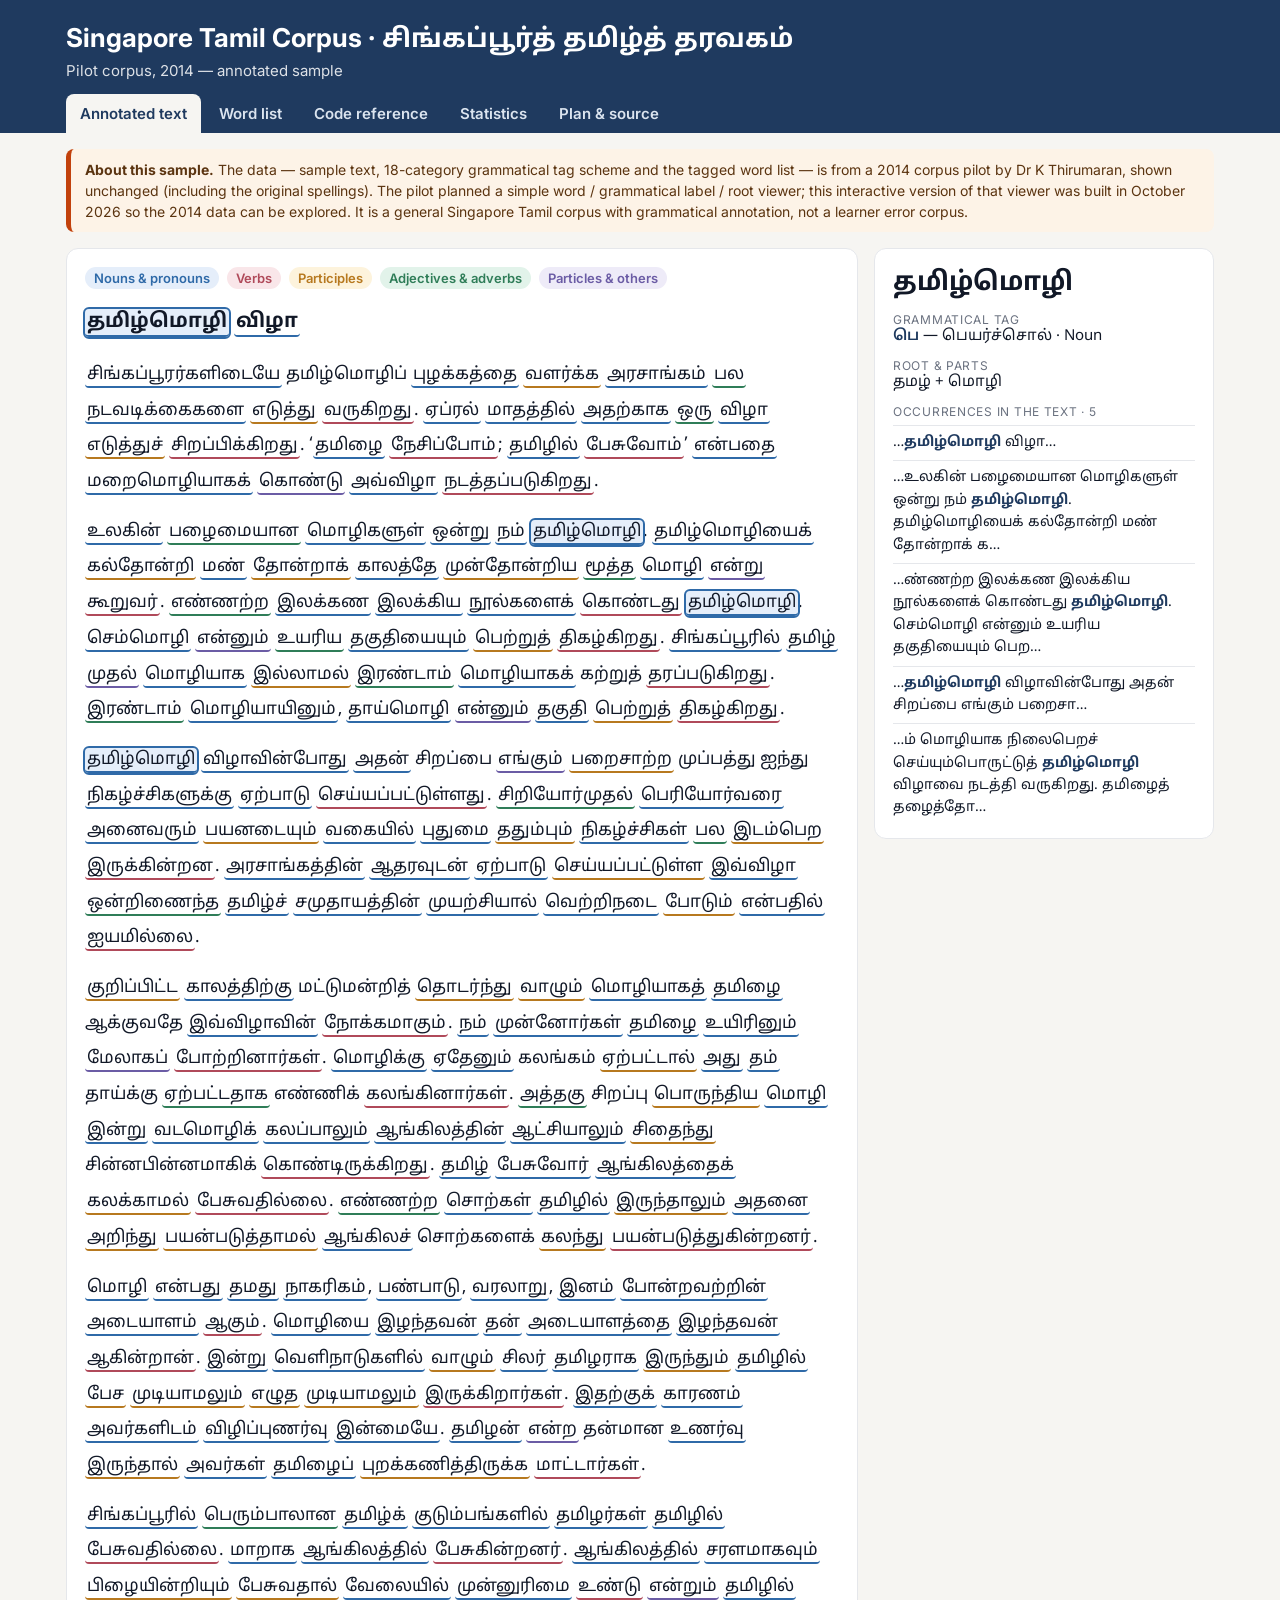
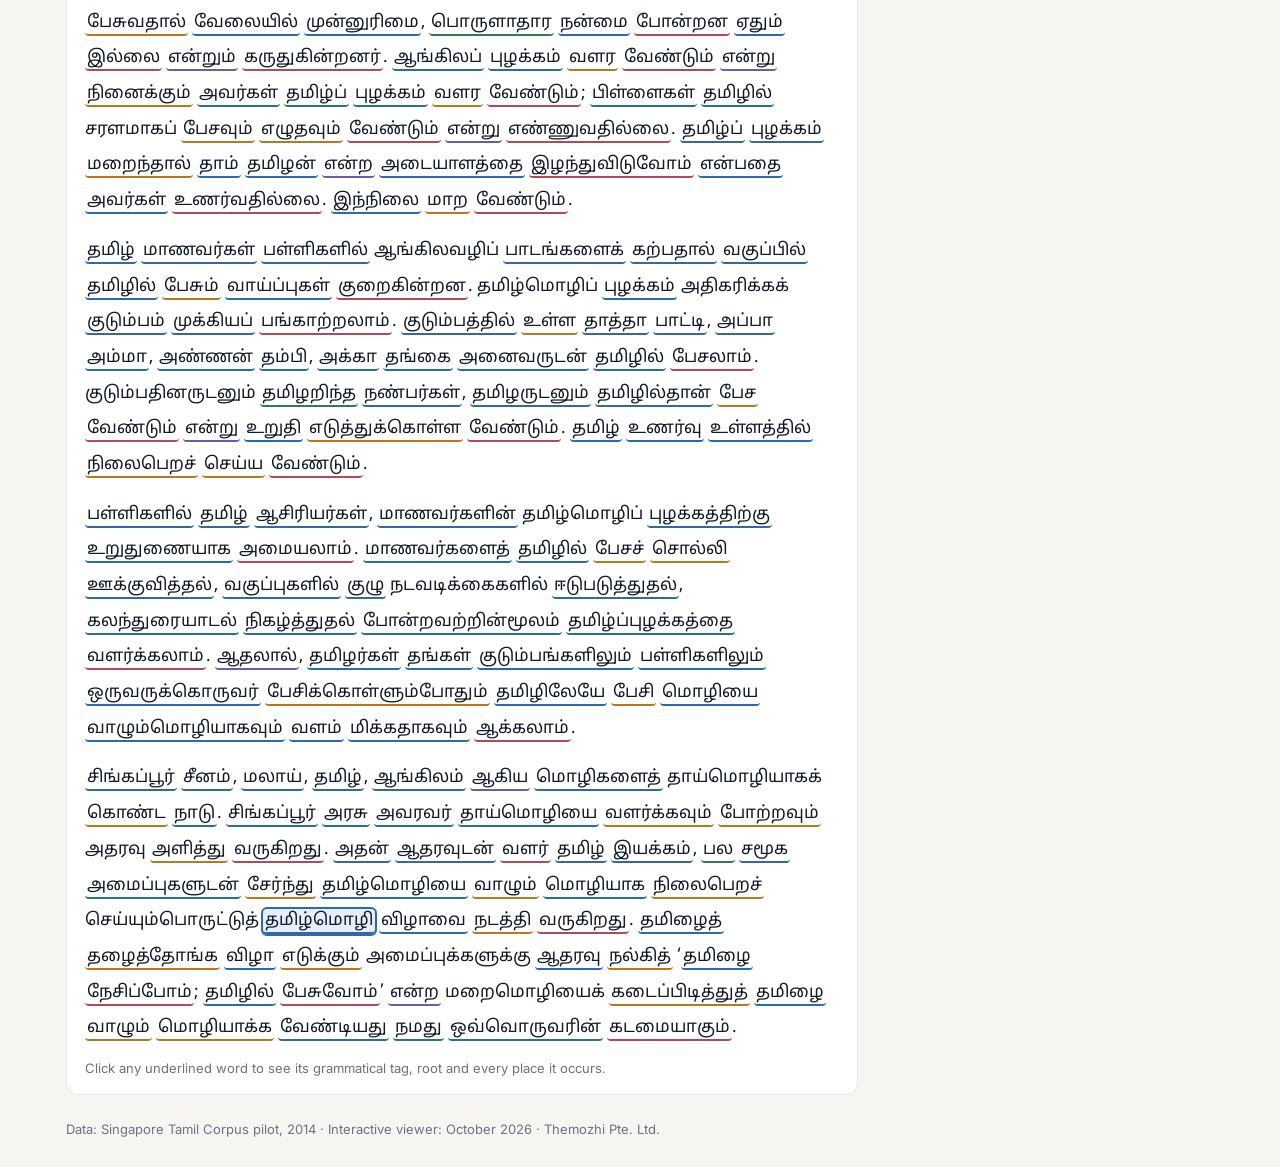
==== pilot-2014/index.html @ b692bf5f "2014 pilot viewer: code reference with full Tamil and English names Co-Authored-By: Claude Opus 5.5 " ====
<!doctype html>
<html lang="ta"><head><meta charset="utf-8"><meta name="viewport" content="width=device-width,initial-scale=1">
<title>Singapore Tamil Corpus – 2014 pilot</title>
<link rel="preconnect" href="https://fonts.googleapis.com"><link href="https://fonts.googleapis.com/css2?family=Inter:wght@400;600;700&family=Noto+Sans+Tamil:wght@400;600;700&display=swap" rel="stylesheet">
<style>
:root{--ink:#111827;--muted:#6b7280;--line:#e5e7eb;--bg:#f6f5f2;--card:#fff;--acc:#1f3a5f;--warm:#c2410c;
--g1:#2f6aa8;--g1b:#e5eefa;--g2:#b04a5a;--g2b:#f9e6e9;--g3:#b7791f;--g3b:#fdf3dc;--g4:#2f7d58;--g4b:#e2f3ea;--g5:#6b5ca5;--g5b:#eeebf8}
*{box-sizing:border-box}body{margin:0;background:var(--bg);color:var(--ink);font-family:Inter,"Noto Sans Tamil",system-ui,sans-serif;font-size:15px}
.ta{font-family:"Noto Sans Tamil",Inter,sans-serif}
header{background:var(--acc);color:#fff;padding:22px 16px 0}
.wrap{max-width:1180px;margin:0 auto;padding:0 16px}
header h1{margin:0;font-size:26px}header .sub{opacity:.85;margin:4px 0 14px}
.prov{background:#fdf3e7;border-left:5px solid var(--warm);color:#5b3410;padding:10px 14px;border-radius:8px;margin:16px 0;font-size:14px;line-height:1.5}
nav{display:flex;gap:4px;flex-wrap:wrap}nav button{background:transparent;border:0;color:#dbe4ef;padding:10px 14px;font:inherit;font-weight:600;cursor:pointer;border-radius:8px 8px 0 0}
nav button.on{background:var(--bg);color:var(--acc)}
.panel{display:none}.panel.on{display:block}
.card{background:var(--card);border:1px solid var(--line);border-radius:12px;padding:18px;margin-bottom:16px}
.grid{display:grid;grid-template-columns:minmax(0,1fr) 340px;gap:16px}@media(max-width:860px){.grid{grid-template-columns:1fr}}
.text p{line-height:2.1;font-size:17px;margin:0 0 14px}
.w{border-radius:4px;padding:1px 2px;cursor:pointer;border-bottom:2px solid var(--c)}.w:hover,.w.sel{background:var(--cb)}
.w.sel{outline:2px solid var(--c)}
.gN{--c:var(--g1);--cb:var(--g1b)}.gV{--c:var(--g2);--cb:var(--g2b)}.gP{--c:var(--g3);--cb:var(--g3b)}.gM{--c:var(--g4);--cb:var(--g4b)}.gX{--c:var(--g5);--cb:var(--g5b)}
.key{display:flex;gap:8px;flex-wrap:wrap;font-size:13px;margin-bottom:12px}.key span{padding:3px 9px;border-radius:999px;background:var(--cb);color:var(--c);font-weight:600}
.side{position:sticky;top:12px;align-self:start}
.big{font-size:26px;font-weight:700}.lbl{color:var(--muted);font-size:12px;text-transform:uppercase;letter-spacing:.06em;margin-top:12px}
.kwic{font-size:14px;line-height:1.6;border-top:1px solid var(--line);padding-top:6px;margin-top:6px}.kwic b{color:var(--acc)}
table{width:100%;border-collapse:collapse;font-size:14px}th,td{text-align:left;padding:8px 10px;border-bottom:1px solid var(--line);vertical-align:top}
th{background:#eef2f7;position:sticky;top:0;cursor:pointer;font-size:13px}tr:hover td{background:#fafbfc}
.tools{display:flex;gap:10px;flex-wrap:wrap;margin-bottom:12px}input,select{font:inherit;padding:8px 10px;border:1px solid #cfd6df;border-radius:8px;background:#fff}input{flex:1;min-width:200px}
.code{font-weight:600;color:var(--acc);white-space:nowrap}.muted{color:var(--muted)}
.stats{display:grid;grid-template-columns:repeat(auto-fit,minmax(160px,1fr));gap:12px;margin-bottom:16px}
.stat{background:#fff;border:1px solid var(--line);border-radius:12px;padding:14px}.stat .big{color:var(--acc)}
.bar{display:grid;grid-template-columns:300px 1fr 50px;gap:10px;align-items:center;margin:6px 0;font-size:14px}.bar i{display:block;height:14px;border-radius:4px;background:var(--c)}
@media(max-width:600px){.bar{grid-template-columns:130px 1fr 40px}}
ul.plan li{margin:6px 0;line-height:1.6}
footer{color:var(--muted);font-size:13px;padding:10px 0 30px}
.scr{max-height:70vh;overflow:auto;border:1px solid var(--line);border-radius:10px}
</style></head><body>
<header><div class="wrap">
<h1>Singapore Tamil Corpus <span class="ta">· சிங்கப்பூர்த் தமிழ்த் தரவகம்</span></h1>
<div class="sub">Pilot corpus, 2014 — annotated sample</div>
<nav id="nav"><button data-p="text" class="on">Annotated text</button><button data-p="words">Word list</button><button data-p="tags">Code reference</button><button data-p="stats">Statistics</button><button data-p="about">Plan &amp; source</button></nav>
</div></header>
<main class="wrap">
<div class="prov"><b>About this sample.</b> The data — sample text, 18-category grammatical tag scheme and the tagged word list — is from a 2014 corpus pilot by Dr K Thirumaran, shown unchanged (including the original spellings). The pilot planned a simple word / grammatical label / root viewer; this interactive version of that viewer was built in October 2026 so the 2014 data can be explored. It is a general Singapore Tamil corpus with grammatical annotation, not a learner error corpus.</div>

<section class="panel on" id="p-text"><div class="grid">
 <div class="card"><div class="key" id="key"></div><div class="text ta" id="text"></div><div class="muted" style="font-size:13px">Click any underlined word to see its grammatical tag, root and every place it occurs.</div></div>
 <aside class="card side" id="side"><div class="muted">Select a word in the text.</div></aside>
</div></section>

<section class="panel" id="p-words"><div class="card">
 <div class="tools"><input id="q" class="ta" placeholder="Search a Tamil word or root…"><select id="tf" class="ta"></select></div>
 <div class="muted" style="margin-bottom:8px;font-size:13px"><span id="wcount"></span> · <a href="#" id="toCodes">What do the codes mean?</a></div>
 <div class="scr"><table><thead><tr><th data-s="w">சொல் · Word</th><th data-s="tag">Tag</th><th data-s="name">Category</th><th data-s="parts">மூலம் / பகுப்பு · Root &amp; parts</th><th data-s="f">In text</th></tr></thead><tbody id="wt"></tbody></table></div>
</div></section>

<section class="panel" id="p-tags"><div class="card"><h3 style="margin-top:0">Code reference — what each short code means</h3>
 <p class="muted" style="margin-top:0;line-height:1.6">Every short code used in the word list, with its full Tamil name, English name and examples from the text. Codes are built from parts of the full name, for example
 <span class="ta"><b>பெ</b> = பெயர், <b>வி</b> = வினை, <b>எ / எச்</b> = எச்சம், <b>மு</b> = முற்று, <b>கு</b> = குறிப்பு, <b>எதி.ம</b> = எதிர்மறை, <b>அ</b> = அடை, <b>தொ</b> = தொழில், <b>பதி</b> = பதிலிடு, <b>இ.சொல்</b> = இடைச்சொல்</span>.</p>
 <div class="scr" style="max-height:none"><table><thead><tr><th>Code</th><th>முழுப் பெயர் · Full Tamil name</th><th>English</th><th>Examples from the text</th><th>Words</th></tr></thead><tbody id="tt"></tbody></table></div>
 <div class="muted" style="margin-top:10px;font-size:13px;line-height:1.6">* Explanation added in 2026: the code is used in the 2014 word list but its name was not in the 2014 tag table (or, for இ.சொல், the table gave no English name).<br>Codes in the 2014 tag table that do not appear in this sample text are listed at the end.</div></div></section>

<section class="panel" id="p-stats"><div class="stats" id="st"></div><div class="card"><h3 style="margin-top:0">Words per grammatical category</h3><div id="bars"></div></div></section>

<section class="panel" id="p-about"><div class="card"><h3 style="margin-top:0">Corpus plan (6 September 2014)</h3><ul class="plan ta" id="plan"></ul></div>
<div class="card"><h3 style="margin-top:0">Source files</h3><p class="muted" style="line-height:1.6">Two working documents by Thirumaran Krishnamoorthy: the annotated sample (created April 2014) and the corpus plan (6 September 2014). Their content is reproduced here without changes; the colour grouping and search are display aids added in 2026.</p></div></section>
<footer>Data: Singapore Tamil Corpus pilot, 2014 · Interactive viewer: October 2026 · Themozhi Pte. Ltd.</footer>
</main>
<script>
const D={"title": "தமிழ்மொழி விழா", "paras": ["சிங்கப்பூரர்களிடையே தமிழ்மொழிப் புழக்கத்தை வளர்க்க அரசாங்கம் பல நடவடிக்கைகளை எடுத்து வருகிறது. ஏப்ரல் மாதத்தில் அதற்காக ஒரு விழா எடுத்துச் சிறப்பிக்கிறது. ‘தமிழை நேசிப்போம்; தமிழில் பேசுவோம்’ என்பதை மறைமொழியாகக் கொண்டு அவ்விழா நடத்தப்படுகிறது.", "உலகின் பழைமையான மொழிகளுள் ஒன்று நம் தமிழ்மொழி. தமிழ்மொழியைக் கல்தோன்றி மண் தோன்றாக் காலத்தே முன்தோன்றிய மூத்த மொழி என்று கூறுவர். எண்ணற்ற இலக்கண இலக்கிய நூல்களைக் கொண்டது தமிழ்மொழி. செம்மொழி என்னும் உயரிய தகுதியையும் பெற்றுத் திகழ்கிறது. சிங்கப்பூரில் தமிழ் முதல் மொழியாக இல்லாமல் இரண்டாம் மொழியாகக் கற்றுத் தரப்படுகிறது. இரண்டாம் மொழியாயினும், தாய்மொழி என்னும் தகுதி பெற்றுத் திகழ்கிறது.", "தமிழ்மொழி விழாவின்போது அதன் சிறப்பை எங்கும் பறைசாற்ற முப்பத்து ஐந்து நிகழ்ச்சிகளுக்கு ஏற்பாடு செய்யப்பட்டுள்ளது. சிறியோர்முதல் பெரியோர்வரை அனைவரும் பயனடையும் வகையில் புதுமை ததும்பும் நிகழ்ச்சிகள் பல இடம்பெற இருக்கின்றன. அரசாங்கத்தின் ஆதரவுடன் ஏற்பாடு செய்யப்பட்டுள்ள இவ்விழா ஒன்றிணைந்த தமிழ்ச் சமுதாயத்தின் முயற்சியால் வெற்றிநடை போடும் என்பதில் ஐயமில்லை.", "குறிப்பிட்ட காலத்திற்கு மட்டுமன்றித் தொடர்ந்து வாழும் மொழியாகத் தமிழை ஆக்குவதே இவ்விழாவின் நோக்கமாகும். நம் முன்னோர்கள் தமிழை உயிரினும் மேலாகப் போற்றினார்கள். மொழிக்கு ஏதேனும் கலங்கம் ஏற்பட்டால் அது தம் தாய்க்கு ஏற்பட்டதாக எண்ணிக் கலங்கினார்கள். அத்தகு சிறப்பு பொருந்திய மொழி இன்று வடமொழிக் கலப்பாலும் ஆங்கிலத்தின் ஆட்சியாலும் சிதைந்து சின்னபின்னமாகிக் கொண்டிருக்கிறது. தமிழ் பேசுவோர் ஆங்கிலத்தைக் கலக்காமல் பேசுவதில்லை. எண்ணற்ற சொற்கள் தமிழில் இருந்தாலும் அதனை அறிந்து பயன்படுத்தாமல் ஆங்கிலச் சொற்களைக் கலந்து பயன்படுத்துகின்றனர்.", "மொழி என்பது தமது நாகரிகம், பண்பாடு, வரலாறு, இனம் போன்றவற்றின் அடையாளம் ஆகும். மொழியை இழந்தவன் தன் அடையாளத்தை இழந்தவன் ஆகின்றான். இன்று வெளிநாடுகளில் வாழும் சிலர் தமிழராக இருந்தும் தமிழில் பேச முடியாமலும் எழுத முடியாமலும் இருக்கிறார்கள். இதற்குக் காரணம் அவர்களிடம் விழிப்புணர்வு இன்மையே. தமிழன் என்ற தன்மான உணர்வு இருந்தால் அவர்கள் தமிழைப் புறக்கணித்திருக்க மாட்டார்கள்.", "சிங்கப்பூரில் பெரும்பாலான தமிழ்க் குடும்பங்களில் தமிழர்கள் தமிழில் பேசுவதில்லை. மாறாக ஆங்கிலத்தில் பேசுகின்றனர். ஆங்கிலத்தில் சரளமாகவும் பிழையின்றியும் பேசுவதால் வேலையில் முன்னுரிமை உண்டு என்றும் தமிழில் பேசுவதால் வேலையில் முன்னுரிமை, பொருளாதார நன்மை போன்றன ஏதும் இல்லை என்றும் கருதுகின்றனர். ஆங்கிலப் புழக்கம் வளர வேண்டும் என்று நினைக்கும் அவர்கள் தமிழ்ப் புழக்கம் வளர வேண்டும்; பிள்ளைகள் தமிழில் சரளமாகப் பேசவும் எழுதவும் வேண்டும் என்று எண்ணுவதில்லை. தமிழ்ப் புழக்கம் மறைந்தால் தாம் தமிழன் என்ற அடையாளத்தை இழந்துவிடுவோம் என்பதை அவர்கள் உணர்வதில்லை. இந்நிலை மாற வேண்டும்.", "தமிழ் மாணவர்கள் பள்ளிகளில் ஆங்கிலவழிப் பாடங்களைக் கற்பதால் வகுப்பில் தமிழில் பேசும் வாய்ப்புகள் குறைகின்றன. தமிழ்மொழிப் புழக்கம் அதிகரிக்கக் குடும்பம் முக்கியப் பங்காற்றலாம். குடும்பத்தில் உள்ள தாத்தா பாட்டி, அப்பா அம்மா, அண்ணன் தம்பி, அக்கா தங்கை அனைவருடன் தமிழில் பேசலாம். குடும்பதினருடனும் தமிழறிந்த நண்பர்கள், தமிழருடனும் தமிழில்தான் பேச வேண்டும் என்று உறுதி எடுத்துக்கொள்ள வேண்டும். தமிழ் உணர்வு உள்ளத்தில் நிலைபெறச் செய்ய வேண்டும்.", "பள்ளிகளில் தமிழ் ஆசிரியர்கள், மாணவர்களின் தமிழ்மொழிப் புழக்கத்திற்கு உறுதுணையாக அமையலாம். மாணவர்களைத் தமிழில் பேசச் சொல்லி ஊக்குவித்தல், வகுப்புகளில் குழு நடவடிக்கைகளில் ஈடுபடுத்துதல், கலந்துரையாடல் நிகழ்த்துதல் போன்றவற்றின்மூலம் தமிழ்ப்புழக்கத்தை வளர்க்கலாம். ஆதலால், தமிழர்கள் தங்கள் குடும்பங்களிலும் பள்ளிகளிலும் ஒருவருக்கொருவர் பேசிக்கொள்ளும்போதும் தமிழிலேயே பேசி மொழியை வாழும்மொழியாகவும் வளம் மிக்கதாகவும் ஆக்கலாம்.", "சிங்கப்பூர் சீனம், மலாய், தமிழ், ஆங்கிலம் ஆகிய மொழிகளைத் தாய்மொழியாகக் கொண்ட நாடு. சிங்கப்பூர் அரசு அவரவர் தாய்மொழியை வளர்க்கவும் போற்றவும் அதரவு அளித்து வருகிறது. அதன் ஆதரவுடன் வளர் தமிழ் இயக்கம், பல சமூக அமைப்புகளுடன் சேர்ந்து தமிழ்மொழியை வாழும் மொழியாக நிலைபெறச் செய்யும்பொருட்டுத் தமிழ்மொழி விழாவை நடத்தி வருகிறது. தமிழைத் தழைத்தோங்க விழா எடுக்கும் அமைப்புக்களுக்கு ஆதரவு நல்கித் ‘தமிழை நேசிப்போம்; தமிழில் பேசுவோம்’ என்ற மறைமொழியைக் கடைப்பிடித்துத் தமிழை வாழும் மொழியாக்க வேண்டியது நமது ஒவ்வொருவரின் கடமையாகும்."], "tags": [["1", "பெயர்ச்சொல்", "Noun", "பெ"], ["2", "வினைச்சொல்", "verb", "வி"], ["3", "பெயரெச்சம்", "Relative participle", "பெ.எ"], ["4", "வினையெச்சம்", "Verbal Participle", "வி.எ"], ["5", "குறிப்புப் பெயரெச்சம்", "Appellative relative participle", "கு.பெ.எச்"], ["6", "குறிப்பு வினையெச்சம்", "Appellative verbal participle", "கு.வி.எச்"], ["7", "எதிர்மறைப் பெயரெச்சம்", "Negative relative participle", "எதி.ம.பெ.எச்"], ["8", "எதிர்மறை வினையெச்சம்", "Negative verbal participle", "எதி.ம.வி.எச்"], ["9", "தொழிற்பெயர்", "Verbal noun", "தொ.பெ"], ["10", "வினையாலணையும் பெயர்", "Participial noun", "வி.அ.பெ"], ["11", "சொல்லுருபு", "Postposition", "சொ.உரு"], ["12", "பதிலிடு பெயர்", "pronoun", "பதி.பெ"], ["13", "பெயரடை", "Adjective", "பெ.அ"], ["14", "வினையடை", "Adverb", "வி.அ"], ["15", "வினைமுற்று", "Finite Verb", "வி.மு"], ["16", "அடுக்குத்தொடர்", "Reduplication", "அ.தொ"], ["17", "வியங்கோள்", "Optative", "வியங்"], ["18", "இடைச்சொல்", "", "இ.சொல்"]], "entries": [{"w": "அக்கா", "tag": "பெ", "parts": ""}, {"w": "அடையாளத்தை", "tag": "பெ", "parts": "அடையாளம் + ஐ"}, {"w": "அடையாளம்", "tag": "பெ", "parts": ""}, {"w": "அண்ணன்", "tag": "பெ", "parts": ""}, {"w": "அத்தகு", "tag": "பெ.அ", "parts": "அ + தகு"}, {"w": "அதற்காக", "tag": "பி.பெ", "parts": "அதற்கு + ஆக"}, {"w": "அதன்", "tag": "பி.பெ", "parts": ""}, {"w": "அதனை", "tag": "பி.பெ", "parts": "அதன் + ஐ"}, {"w": "அதிகரிக்க", "tag": "வி.எ", "parts": "அதிகரி"}, {"w": "அது", "tag": "பி.பெ", "parts": ""}, {"w": "அப்பா", "tag": "பெ", "parts": ""}, {"w": "அம்மா", "tag": "பெ", "parts": ""}, {"w": "அமைப்புகளுக்கு", "tag": "பெ", "parts": "அமைப்பு + கள் + கு"}, {"w": "அமைப்புகளுடன்", "tag": "பெ", "parts": "அமைப்பு + கள் + உடன்"}, {"w": "அமையலாம்", "tag": "வி.மு", "parts": "அமை"}, {"w": "அரசாங்கத்தின்", "tag": "பெ", "parts": "அரசாங்கம் + இன்"}, {"w": "அரசாங்கம்", "tag": "பெ", "parts": ""}, {"w": "அரசு", "tag": "பெ", "parts": ""}, {"w": "அவ்விழா", "tag": "பெ", "parts": "அ + விழா"}, {"w": "அவர்கள்", "tag": "பி.பெ", "parts": "அவர் + கள்"}, {"w": "அவர்களிடம்", "tag": "பி.பெ", "parts": "அவர் + கள் + இடம்"}, {"w": "அவரவர்", "tag": "பி.பெ", "parts": "அவர் + அவர்"}, {"w": "அளித்து", "tag": "வி.எ", "parts": "அளி"}, {"w": "அறிந்து", "tag": "வி.எ", "parts": "அறி"}, {"w": "அனைவருடன்", "tag": "பெ", "parts": "அனைவர் + உடன்"}, {"w": "அனைவரும்", "tag": "பெ", "parts": "அனைவர் + உம்"}, {"w": "ஆக்கலாம்", "tag": "வி.மு", "parts": "ஆக்கு"}, {"w": "ஆகிய", "tag": "இ.சொ", "parts": ""}, {"w": "ஆகின்றான்", "tag": "வி.மு", "parts": "ஆகு"}, {"w": "ஆகும்", "tag": "வி.மு", "parts": "ஆகு"}, {"w": "ஆங்கிலச்", "tag": "பெ", "parts": "ஆங்கலம்"}, {"w": "ஆங்கிலத்தில்", "tag": "பெ", "parts": "ஆங்கிலம் + இல்"}, {"w": "ஆங்கிலத்தின்", "tag": "பெ", "parts": "ஆங்கிலம் + இன்"}, {"w": "ஆங்கிலத்தைக்", "tag": "பெ", "parts": "ஆங்கிலம் + ஐ"}, {"w": "ஆங்கிலப்", "tag": "பெ", "parts": "ஆங்கிலம்"}, {"w": "ஆங்கிலம்", "tag": "பெ", "parts": "ஆங்கிலம்"}, {"w": "ஆங்கிலம்வழிப்", "tag": "பெ", "parts": "ஆங்கிலம் + வழி"}, {"w": "ஆசிரியர்கள்", "tag": "பெ", "parts": "ஆசிரியர் + கள்"}, {"w": "ஆட்சியாலும்", "tag": "பெ", "parts": "ஆட்சி + ஆல் + உம்"}, {"w": "ஆதரவு", "tag": "பெ", "parts": ""}, {"w": "ஆதரவுடன்", "tag": "பெ", "parts": "ஆதரவு + உடன்"}, {"w": "ஆதலால்", "tag": "இ.சொ", "parts": ""}, {"w": "இடம்பெற", "tag": "வி.எ", "parts": "இடம்பெறு"}, {"w": "இதற்குக்", "tag": "பி.பெ", "parts": "இது + கு"}, {"w": "இந்நிலை", "tag": "பெ", "parts": "இ + நிலை"}, {"w": "இயக்கம்", "tag": "பெ", "parts": ""}, {"w": "இரண்டாம்", "tag": "பெ.அ", "parts": "இரண்டு + ஆம்"}, {"w": "இருக்கிறார்கள்", "tag": "வி.மு", "parts": "இரு"}, {"w": "இருக்கின்றன", "tag": "வி.மு", "parts": "இரு"}, {"w": "இருந்தால்", "tag": "வி.எ", "parts": "இரு"}, {"w": "இருந்தாலும்", "tag": "வி.எ", "parts": "இரு"}, {"w": "இருந்தும்", "tag": "வி.எ", "parts": "இரு"}, {"w": "இல்லாமல்", "tag": "எதி.ம.கு.வி.எ", "parts": ""}, {"w": "இல்லை", "tag": "கு.வி.மு", "parts": "இல்"}, {"w": "இலக்கண", "tag": "பெ", "parts": "இலக்கணம்"}, {"w": "இலக்கிய", "tag": "பெ", "parts": "இலக்கியம்"}, {"w": "இவ்விழா", "tag": "பெ", "parts": "இ + விழா"}, {"w": "இவ்விழாவின்", "tag": "பெ", "parts": "இ + விழா + இன்"}, {"w": "இழந்தவன்", "tag": "வி.அ.பெ", "parts": ""}, {"w": "இழந்துவிடுவோம்", "tag": "வி.மு", "parts": "இழ"}, {"w": "இன்மையே", "tag": "பெ", "parts": "இன்மை + ஏ"}, {"w": "இன்று", "tag": "பெ", "parts": ""}, {"w": "இனம்", "tag": "பெ", "parts": ""}, {"w": "ஈடுபடுத்துதல்", "tag": "தொ.பெ", "parts": ""}, {"w": "உண்டு", "tag": "கு.வி.மு", "parts": ""}, {"w": "உணர்வதில்லை", "tag": "வி.மு", "parts": "உணர்வது + இல்லை"}, {"w": "உணர்வு", "tag": "பெ", "parts": ""}, {"w": "உயரிய", "tag": "பெ.அ", "parts": ""}, {"w": "உயிரினும்", "tag": "பெ", "parts": "உயிர் + இன் + உம்"}, {"w": "உலகின்", "tag": "பெ", "parts": "உலகு + இன்"}, {"w": "உள்ள", "tag": "கு.பெ.எ", "parts": ""}, {"w": "உள்ளத்தில்", "tag": "பெ", "parts": "உள்ளம் + இல்"}, {"w": "உறுதி", "tag": "பெ", "parts": ""}, {"w": "உறுதுணையாக", "tag": "பெ", "parts": "உறு + துணையாக"}, {"w": "ஊக்குவித்தல்", "tag": "பெ", "parts": "ஊக்குவி"}, {"w": "எங்கும்", "tag": "வினாச்சொல்", "parts": "எங்கு + உம்"}, {"w": "எடுக்கும்", "tag": "வி.எ", "parts": "எடு"}, {"w": "எடுத்து", "tag": "வி.எ", "parts": "எடு"}, {"w": "எடுத்துக்கொள்ள", "tag": "வி.எ", "parts": "எடு"}, {"w": "எடுத்துச்", "tag": "வி.எ", "parts": "எடு"}, {"w": "எண்ணற்ற", "tag": "பெ.அ", "parts": "எண் + அற்ற"}, {"w": "எண்ணி", "tag": "வி.எ", "parts": "எண்ணு"}, {"w": "எண்ணுவதில்லை", "tag": "வி.மு", "parts": "எண்ணு"}, {"w": "எழுத", "tag": "வி.எ", "parts": "எழுது"}, {"w": "எழுதவும்", "tag": "வி.எ", "parts": "எழுது"}, {"w": "என்பதில்", "tag": "பெ", "parts": "என்பது + இல்"}, {"w": "என்பது", "tag": "பெ", "parts": ""}, {"w": "என்பதை", "tag": "பெ", "parts": "என்பது + ஐ"}, {"w": "என்ற", "tag": "இ.சொ", "parts": ""}, {"w": "என்று", "tag": "இ.சொ", "parts": ""}, {"w": "என்றும்", "tag": "இ.சொ", "parts": "என்று + உம்"}, {"w": "என்னும்", "tag": "இ.சொ", "parts": ""}, {"w": "ஏதும்", "tag": "பெ", "parts": "ஏது + உம்"}, {"w": "ஏதேனும்", "tag": "பெ", "parts": ""}, {"w": "ஏப்ரல்", "tag": "பெ", "parts": ""}, {"w": "ஏற்பட்டதாக", "tag": "வி.அ", "parts": ""}, {"w": "ஏற்பட்டால்", "tag": "வி.எ", "parts": ""}, {"w": "ஏற்பாடு", "tag": "பெ", "parts": ""}, {"w": "ஐயமில்லை", "tag": "கு.வி.மு", "parts": "ஐயம் + இல்லை"}, {"w": "ஒரு", "tag": "பெ.அ", "parts": ""}, {"w": "ஒருவருக்கொருவர்", "tag": "பெ", "parts": "ஒருவருக்கு + ஒருவர்"}, {"w": "ஒவ்வொருவரின்", "tag": "பெ", "parts": "ஒரு + ஒருவர் + இன்"}, {"w": "ஒன்றிணைந்த", "tag": "பெ.அ", "parts": "ஒன்று + இணைந்த"}, {"w": "ஒன்று", "tag": "பெ", "parts": ""}, {"w": "கடமையாகும்", "tag": "வி.மு", "parts": "கடமை + ஆகும்"}, {"w": "கடைப்பிடித்துத்", "tag": "வி.எ", "parts": "கடைப்பிடி"}, {"w": "கருதுகின்றனர்", "tag": "வி.மு", "parts": "கருது"}, {"w": "கல்தோன்றி", "tag": "வி.எ", "parts": "கல் + தோன்று"}, {"w": "கலக்காமல்", "tag": "எதி.ம.வி.எ", "parts": "கல"}, {"w": "கலங்கினார்கள்", "tag": "வி.மு", "parts": "கலங்கு"}, {"w": "கலந்து", "tag": "வி.எ", "parts": "கல"}, {"w": "கலந்துரையாடல்", "tag": "தொ.பெ", "parts": "கலந்து + உரையாடல்"}, {"w": "கலப்பாலும்", "tag": "பெ", "parts": "கலப்பு + ஆல்"}, {"w": "களங்கம்", "tag": "பெ", "parts": ""}, {"w": "கற்பதால்", "tag": "பெ", "parts": "கற்பது + ஆல்"}, {"w": "கற்று", "tag": "வி.எ", "parts": ""}, {"w": "காரணம்", "tag": "பெ", "parts": ""}, {"w": "காலத்திற்கு", "tag": "பெ", "parts": "காலம் + கு"}, {"w": "காலத்தே", "tag": "பெ", "parts": "காலம் + ஏ"}, {"w": "குடும்பங்களில்", "tag": "பெ", "parts": "குடும்பம் + கள் + இல்"}, {"w": "குடும்பங்களிலும்", "tag": "பெ", "parts": "குடும்பங்கள் + இல் + உம்"}, {"w": "குடும்பத்தில்", "tag": "பெ", "parts": "குடும்பம் + இல்"}, {"w": "குடும்பத்தினருடனும்", "tag": "பெ", "parts": "குடும்பம் + இன் + உடனும்"}, {"w": "குடும்பம்", "tag": "பெ", "parts": ""}, {"w": "குழு", "tag": "பெ", "parts": ""}, {"w": "குறிப்பிட்ட", "tag": "பெ.எ", "parts": ""}, {"w": "குறைகின்றன", "tag": "வி.மு", "parts": "குறை"}, {"w": "கூறுவர்", "tag": "வி.மு", "parts": "கூறு"}, {"w": "கொண்ட", "tag": "வி.எ", "parts": "கொள்"}, {"w": "கொண்டது", "tag": "வி.மு", "parts": "கொள்"}, {"w": "கொண்டிருக்கிறது", "tag": "வி.மு", "parts": "கொள் + இரு"}, {"w": "கொண்டு", "tag": "இ.சொ", "parts": ""}, {"w": "சமுதாயத்தின்", "tag": "பெ", "parts": "சமுதாயம் + இன்"}, {"w": "சமூக", "tag": "பெ", "parts": "சமூகம்"}, {"w": "சரளமாக", "tag": "பெ", "parts": "சரளம் + ஆக"}, {"w": "சரளமாகவும்", "tag": "பெ", "parts": "சரளம் + ஆக + உம்"}, {"w": "சிங்கப்பூர்", "tag": "பெ", "parts": ""}, {"w": "சிங்கப்பூரர்களிடையே", "tag": "பெ", "parts": "சிங்கப்பூரர் + கள் + இடையே"}, {"w": "சிங்கப்பூரில்", "tag": "பெ", "parts": "சிங்கப்பூர் + இல்"}, {"w": "சிதைந்து", "tag": "வி.எ", "parts": "சிதை"}, {"w": "சிலர்", "tag": "பெ", "parts": ""}, {"w": "சிறப்பிக்கிறது", "tag": "வி.மு", "parts": "சிறப்பி"}, {"w": "சிறியோர்முதல்", "tag": "பெ.அ", "parts": "சிறியோர் + முதல்"}, {"w": "சின்னபின்னமாகி", "tag": "வி.எ", "parts": "சின்னபின்னம் + ஆகி"}, {"w": "சீனம்", "tag": "பெ", "parts": ""}, {"w": "செம்மொழி", "tag": "பெ", "parts": ""}, {"w": "செய்ய", "tag": "வி.எ", "parts": "செய்"}, {"w": "செய்யப்பட்டுள்ள", "tag": "பெ.எ", "parts": "செய்யப்படு"}, {"w": "செய்யப்பட்டுள்ளது", "tag": "வி.மு", "parts": "செய்யப்படு"}, {"w": "செய்யும்பொருட்டு", "tag": "வி.எ", "parts": "செய் + பொருட்டு"}, {"w": "சேர்ந்து", "tag": "வி.எ", "parts": "சேர்"}, {"w": "சொல்லி", "tag": "வி.எ", "parts": "சொல்"}, {"w": "சொற்கள்", "tag": "பெ", "parts": ""}, {"w": "சொற்களை", "tag": "பெ", "parts": "சொற்கள் + ஐ"}, {"w": "தகுதி", "tag": "பெ", "parts": ""}, {"w": "தகுதியையும்", "tag": "பெ", "parts": "தகுதி + ஐ + உம்"}, {"w": "தங்கள்", "tag": "பி.பெ", "parts": ""}, {"w": "தங்கை", "tag": "பெ", "parts": ""}, {"w": "ததும்பும்", "tag": "பெ.எ", "parts": "ததும்பு"}, {"w": "தம்", "tag": "பி.பெ", "parts": ""}, {"w": "தம்பி", "tag": "பெ", "parts": ""}, {"w": "தமது", "tag": "பி.பெ", "parts": ""}, {"w": "தமிழ்", "tag": "பெ", "parts": ""}, {"w": "தமிழ்க்", "tag": "பெ", "parts": ""}, {"w": "தமிழ்ச்", "tag": "பெ", "parts": ""}, {"w": "தமிழ்ப்", "tag": "பெ", "parts": ""}, {"w": "தமிழ்ப்புழக்கத்தை", "tag": "பெ", "parts": "தமிழ் + புழக்கம் + ஐ"}, {"w": "தமிழ்மொழி", "tag": "பெ", "parts": "தமழ் + மொழி"}, {"w": "தமிழ்மொழியை", "tag": "பெ", "parts": "தமிழ்மொழி + ஐ"}, {"w": "தமிழ்மொழியைக்", "tag": "பெ", "parts": "தமிழ்மொழி + ஐ"}, {"w": "தமிழர்கள்", "tag": "பெ", "parts": "தமிழர் + கள்"}, {"w": "தமிழராக", "tag": "பெ", "parts": "தமிழர் + ஆக"}, {"w": "தமிழருடனும்", "tag": "பெ", "parts": "தமிழர் + உடன்"}, {"w": "தமிழறிந்த", "tag": "பெ.அ", "parts": "தமிழ் + அறி"}, {"w": "தமிழன்", "tag": "பெ", "parts": "தமிழ் + அன்"}, {"w": "தமிழில்", "tag": "பெ", "parts": "தமிழ் + இல்"}, {"w": "தமிழில்தான்", "tag": "பெ", "parts": "தமிழ் + இல் + தான்"}, {"w": "தமிழிலேயே", "tag": "பெ", "parts": "தமிழ் + இல் + ஏ + ஏ"}, {"w": "தமிழை", "tag": "பெ", "parts": "தமிழ் + ஐ"}, {"w": "தமிழைத்", "tag": "பெ", "parts": "தமிழ் + ஐ"}, {"w": "தமிழைப்", "tag": "பெ", "parts": "தமிழ் + ஐ"}, {"w": "தரப்படுகிறது", "tag": "வி.மு", "parts": "தா"}, {"w": "தழைத்தோங்க", "tag": "வி.எ", "parts": "தழைத்தோங்கு"}, {"w": "தன்", "tag": "பி.பெ", "parts": ""}, {"w": "தன்மானம்", "tag": "பெ", "parts": "தன் + மானம்"}, {"w": "தாத்தா", "tag": "பெ", "parts": ""}, {"w": "தாம்", "tag": "பி.பெ", "parts": ""}, {"w": "தாய்மொழி", "tag": "பெ", "parts": ""}, {"w": "தாய்மொழியாகப்", "tag": "பெ", "parts": "தாய்மொழி + ஆக"}, {"w": "தாய்மொழியை", "tag": "பெ", "parts": "தாய்மொழி + ஐ"}, {"w": "திகழ்கிறது", "tag": "வி.மு", "parts": "திகழ்"}, {"w": "தொடர்ந்து", "tag": "வி.எ", "parts": ""}, {"w": "தோன்றாக்", "tag": "ஈ.எதி.ம.பெ.எச்", "parts": ""}, {"w": "நடத்தப்படுகிறது", "tag": "வி.மு", "parts": ""}, {"w": "நடத்தி", "tag": "வி.எ", "parts": ""}, {"w": "நடவடிக்கைகளை", "tag": "பெ", "parts": "நடவடிக்கை + கள் + இல்"}, {"w": "நண்பர்கள்", "tag": "பெ", "parts": ""}, {"w": "நம்", "tag": "பி.பெ", "parts": ""}, {"w": "நமது", "tag": "பி.பெ", "parts": ""}, {"w": "நல்கித்", "tag": "வி.எ", "parts": ""}, {"w": "நன்மை", "tag": "பெ", "parts": ""}, {"w": "நாகரிகம்", "tag": "பெ", "parts": ""}, {"w": "நாடு", "tag": "பெ", "parts": ""}, {"w": "நிகழ்ச்சிகள்", "tag": "பெ", "parts": ""}, {"w": "நிகழ்ச்சிகளுக்கு", "tag": "பெ", "parts": "நிகழ்ச்சி + கள் + கு"}, {"w": "நிகழ்த்துதல்", "tag": "தொ.பெ", "parts": "நிகழ்த்து + தல்"}, {"w": "நிலைபெறச்", "tag": "வி.எ", "parts": "நிலைபெறு"}, {"w": "நினைக்கும்", "tag": "பெ.எ", "parts": ""}, {"w": "நூல்களைக்", "tag": "பெ", "parts": ""}, {"w": "நேசிப்போம்", "tag": "வி.மு", "parts": ""}, {"w": "நோக்கமாகும்", "tag": "வி.மு", "parts": ""}, {"w": "பங்காற்றலாம்", "tag": "வி.மு", "parts": ""}, {"w": "பண்பாடு", "tag": "பெ", "parts": ""}, {"w": "பயன்படுத்தாமல்", "tag": "எதி.ம.வி.எ", "parts": ""}, {"w": "பயன்படுத்துகின்றனர்", "tag": "வி.மு", "parts": ""}, {"w": "பயனடையும்", "tag": "பெ.எ", "parts": ""}, {"w": "பல", "tag": "பெ.அ", "parts": ""}, {"w": "பழைமையான", "tag": "பெ.அ", "parts": ""}, {"w": "பள்ளிகளில்", "tag": "பெ", "parts": "பள்ளி + கள் + இல்"}, {"w": "பள்ளிகளிலும்", "tag": "பெ", "parts": ""}, {"w": "பறைசாற்ற", "tag": "வி.எ", "parts": ""}, {"w": "பாட்டி", "tag": "பெ", "parts": ""}, {"w": "பாடங்களைக்", "tag": "பெ", "parts": ""}, {"w": "பிழையின்றியும்", "tag": "கு.வி.எ", "parts": "பிழை + இன்றி + உம்"}, {"w": "பிள்ளைகள்", "tag": "பெ", "parts": ""}, {"w": "புதுமை", "tag": "பெ", "parts": ""}, {"w": "புழக்கத்திற்கு", "tag": "பெ", "parts": "புழக்கம் + கு"}, {"w": "புழக்கத்தை", "tag": "பெ", "parts": "புழக்கம் + ஐ"}, {"w": "புழக்கம்", "tag": "பெ", "parts": ""}, {"w": "புறக்கணித்திருக்க", "tag": "வி.எ", "parts": ""}, {"w": "பெரியோர்வரை", "tag": "பெ", "parts": "பெரியோர் + வரை"}, {"w": "பெரும்பாலான", "tag": "பெ.அ", "parts": ""}, {"w": "பெற்றுத்", "tag": "வி.எ", "parts": ""}, {"w": "பேச", "tag": "வி.எ", "parts": ""}, {"w": "பேசச்", "tag": "வி.எ", "parts": ""}, {"w": "பேசலாம்", "tag": "வி.மு", "parts": ""}, {"w": "பேசவும்", "tag": "வி.எ", "parts": ""}, {"w": "பேசி", "tag": "வி.எ", "parts": ""}, {"w": "பேசிக்கொள்ளும்போதும்", "tag": "வி.எ", "parts": "பேசி + கொள்ளும் + போதும்"}, {"w": "பேசுகின்றனர்", "tag": "வி.மு", "parts": "பேசு"}, {"w": "பேசும்", "tag": "பெ.எ", "parts": "பேசு + உம்"}, {"w": "பேசுவதால்", "tag": "பெ.எ", "parts": "பேசுவது + ஆல்"}, {"w": "பேசுவதில்லை", "tag": "வி.மு", "parts": "பேசுவது + இல்லை"}, {"w": "பேசுவோம்", "tag": "வி.மு", "parts": ""}, {"w": "பேசுவோர்", "tag": "வி.அ.பெ", "parts": ""}, {"w": "பொருந்திய", "tag": "பெ.எ", "parts": ""}, {"w": "பொருளாதார", "tag": "பெ.அ", "parts": ""}, {"w": "போடும்", "tag": "பெ.எ", "parts": ""}, {"w": "போற்றவும்", "tag": "வி.எ", "parts": ""}, {"w": "போற்றினார்கள்", "tag": "வி.மு", "parts": ""}, {"w": "போன்றவற்றின்", "tag": "பெ", "parts": "போன்ற + அவற்றின்"}, {"w": "போன்றவற்றின்மூலம்", "tag": "பெ", "parts": "போன்ற + அவற்றின் + மூலம்"}, {"w": "போன்றன", "tag": "வி.மு", "parts": ""}, {"w": "மட்டுமின்றித்", "tag": "இ.சொல்", "parts": "மட்டும் + இன்றி"}, {"w": "மண்", "tag": "பெ", "parts": ""}, {"w": "மலாய்", "tag": "பெ", "parts": ""}, {"w": "மறைந்தால்", "tag": "வி.எ", "parts": ""}, {"w": "மறைமொழியாகக்", "tag": "பெ", "parts": "மறைமொழி + ஆக"}, {"w": "மாட்டார்கள்", "tag": "வி.மு", "parts": ""}, {"w": "மாணவர்கள்", "tag": "பெ", "parts": ""}, {"w": "மாணவர்களின்", "tag": "பெ", "parts": "மாணவர் + கள் + இன்"}, {"w": "மாணவர்களைத்", "tag": "பெ", "parts": "மாணவர்கள் + ஐ"}, {"w": "மாதத்தில்", "tag": "பெ", "parts": "மாதம் + இல்"}, {"w": "மாற", "tag": "வி.எ", "parts": ""}, {"w": "மாறாக", "tag": "பெ", "parts": "மாறு + ஆக"}, {"w": "மிக்கதாகவும்", "tag": "பெ", "parts": "மிக்கது + ஆகவும்"}, {"w": "முக்கியப்", "tag": "பெ", "parts": ""}, {"w": "முடியாமலும்", "tag": "எதி.ம.வி.எச்", "parts": "முடி + ஆ + மல் + உம்"}, {"w": "முதல்", "tag": "இ.சொல்", "parts": ""}, {"w": "முப்பத்துஐந்து", "tag": "பெ.அ", "parts": "முப்பத்து + ஐந்து"}, {"w": "முயற்சியால்", "tag": "பெ", "parts": "முயற்சி + ஆல்"}, {"w": "முன்தோன்றிய", "tag": "வி.எ", "parts": "முன் + தோன்றிய"}, {"w": "முன்னுரிமை", "tag": "பெ", "parts": ""}, {"w": "முன்னோர்கள்", "tag": "பெ", "parts": ""}, {"w": "மூத்த", "tag": "பெ.அ", "parts": ""}, {"w": "மேலாகப்", "tag": "இ.சொ", "parts": ""}, {"w": "மொழி", "tag": "பெ", "parts": ""}, {"w": "மொழிக்கு", "tag": "பெ", "parts": "மொழி + கு"}, {"w": "மொழிகளுள்", "tag": "பெ", "parts": "மொழி + கள் + உள்"}, {"w": "மொழிகளைத்", "tag": "பெ", "parts": ""}, {"w": "மொழியாக்க", "tag": "வி.எ", "parts": ""}, {"w": "மொழியாக", "tag": "பெ", "parts": "மொழி + ஆக"}, {"w": "மொழியாகக்", "tag": "பெ", "parts": ""}, {"w": "மொழியாகத்", "tag": "பெ", "parts": ""}, {"w": "மொழியாயினும்", "tag": "பெ", "parts": "மொழி + ஆயினும்"}, {"w": "மொழியை", "tag": "பெ", "parts": "மொழி + ஐ"}, {"w": "வகுப்பில்", "tag": "பெ", "parts": "வகுப்பு + இல்"}, {"w": "வகுப்புகளில்", "tag": "பெ", "parts": "வகுப்பு + கள் + இல்"}, {"w": "வகையில்", "tag": "பெ", "parts": "வகையில்"}, {"w": "வடமொழிக்", "tag": "பெ", "parts": ""}, {"w": "வரலாறு", "tag": "பெ", "parts": ""}, {"w": "வருகிறது", "tag": "வி.மு", "parts": "வா"}, {"w": "வளம்", "tag": "பெ", "parts": ""}, {"w": "வளர்", "tag": "வி", "parts": ""}, {"w": "வளர்க்க", "tag": "வி.எ", "parts": "வளர்"}, {"w": "வளர்க்கலாம்", "tag": "வி.மு", "parts": "வளர்"}, {"w": "வளர்க்கவும்", "tag": "வி.எ", "parts": "வளர்"}, {"w": "வளர", "tag": "வி.எ", "parts": "வளர்"}, {"w": "வாய்ப்புகள்", "tag": "பெ", "parts": "வாய்ப்பு + கள்"}, {"w": "வாழும்", "tag": "பெ.எ", "parts": ""}, {"w": "வாழும்மொழியாகவும்", "tag": "பெ", "parts": "வாழும் + மொழி + ஆகவும்"}, {"w": "விழா", "tag": "பெ", "parts": ""}, {"w": "விழாவின்போது", "tag": "பெ", "parts": "விழா + இன் + போது"}, {"w": "விழாவை", "tag": "பெ", "parts": "விழா + ஐ"}, {"w": "விழிப்புணர்வு", "tag": "பெ", "parts": ""}, {"w": "வெளிநாடுகளில்", "tag": "பெ", "parts": "வெளிநாடுகள் + இல்"}, {"w": "வெற்றிநடை", "tag": "பெ", "parts": "வெற்றி + நடை"}, {"w": "வேண்டியது", "tag": "பெ", "parts": ""}, {"w": "வேண்டும்", "tag": "வி.மு", "parts": "வேண்டு"}, {"w": "வேலையில்", "tag": "பெ", "parts": "வேலை + இல்"}], "alias": {"இ.சொ": "இ.சொல்", "எதி.ம.வி.எ": "எதி.ம.வி.எச்", "கு.வி.எ": "கு.வி.எச்", "கு.பெ.எ": "கு.பெ.எச்", "பி.பெ": "பதி.பெ"}, "plan": ["-   அடிக்கடி பயன்படும் சொற்கள்", "-   பாலர்பள்ளி அறிமுகநிலைச் சொற்கள்", "-   கீழ்த்தொடக்கநிலைச் சொற்கள் (தொடக்க நிலை1,2,3)", "-   மேல்தொடக்கநிலைச் சொற்கள் (தொடக்க நிலை 4,5,6)", "-   உயர்நிலைச் சொற்கள் (உயர்நிலை 1,2)", "-   மேல் உயர்நிலைச் சொற்கள் (உயர்நிலை 3,4)", "இலக்கணம்", "-   வினைவடிவம் ( difficult level ) ( easy – intermediate – advanced)", "எளிய சொற்கள் / கடினச் சொற்கள்", "-   வினைச்சொல்லைப் பிரித்தல்", "( பகுதி, விகுதி, இடைநிலை, சந்தி, சாரியை, விகாரம்)", "-   சொல்லமைப்பு", "( தனிச்சொற்கள் எ.கா மக்கள், நிலம், கூட்டுச்சொற்கள்- எ.கா காணப்பட்டான், பழகிப்பார், பேச்சுத்தமிழ்)", "-   மரபுத்தொடர்கள்", "( அறிமுகம்)", "-   மாணவர்களுக்கும் ஆசிரியர்களுக்கும் தரவு எவ்வாறு பயனுள்ளதாக இருக்கும் என்பது பற்றிய விளக்கம்"]};
const norm=t=>t.replace(/\s+/g,'');
const scheme={};D.tags.forEach(t=>scheme[t[3]]={n:t[0],ta:t[1],en:t[2]});
const canon=c=>D.alias[c]||c;
const EXTRA={'கு.வி.மு':{ta:'குறிப்பு வினைமுற்று',en:'Appellative finite verb'},'எதி.ம.கு.வி.எ':{ta:'எதிர்மறைக் குறிப்பு வினையெச்சம்',en:'Negative appellative verbal participle'},
 'ஈ.எதி.ம.பெ.எச்':{ta:'ஈறுகெட்ட எதிர்மறைப் பெயரெச்சம்',en:'Negative relative participle (ending dropped)'},'வினாச்சொல்':{ta:'வினாச்சொல்',en:'Interrogative word'}};
const ENFILL={'இ.சொல்':'Particle'};
const info=c=>{c=canon(c);const s=scheme[c];if(s)return {ta:s.ta,en:s.en||ENFILL[c]||'',added:!s.en&&!!ENFILL[c]};const x=EXTRA[c];return x?{ta:x.ta,en:x.en,added:true,extra:true}:null};
const GROUP={'பெ':'N','பதி.பெ':'N','தொ.பெ':'N','வி.அ.பெ':'N','வி':'V','வி.மு':'V','கு.வி.மு':'V','வியங்':'V','பெ.எ':'P','வி.எ':'P','கு.பெ.எச்':'P','கு.வி.எச்':'P','எதி.ம.பெ.எச்':'P','எதி.ம.வி.எச்':'P','எதி.ம.கு.வி.எ':'P','ஈ.எதி.ம.பெ.எச்':'P','பெ.அ':'M','வி.அ':'M','அ.தொ':'M'};
const grp=c=>GROUP[canon(c)]||'X';
const GN={N:'Nouns & pronouns',V:'Verbs',P:'Participles',M:'Adjectives & adverbs',X:'Particles & others'};
const name=c=>{const i=info(c);return i?`${i.ta} · ${i.en}`.replace(/ · $/,''):'(code not explained)'};
const E={};D.entries.forEach(e=>{if(!E[e.w])E[e.w]=e});
const esc=s=>String(s).replace(/[&<>"]/g,m=>({'&':'&amp;','<':'&lt;','>':'&gt;','"':'&quot;'}[m]));
// tokenise text
const paras=[D.title,...D.paras];const toks=[];
const html=paras.map((p,pi)=>p.replace(/[஀-௿]+/g,(m)=>{const e=E[m];toks.push({w:m,p:pi});if(!e)return m;return `<span class="w g${grp(e.tag)}" data-w="${esc(m)}">${m}</span>`})).map((h,i)=>i?`<p>${h}</p>`:`<p style="font-weight:700;font-size:20px">${h}</p>`).join('');
document.getElementById('text').innerHTML=html;
document.getElementById('key').innerHTML=Object.entries(GN).map(([k,v])=>`<span class="g${k}">${v}</span>`).join('');
const freq={};toks.forEach(t=>freq[t.w]=(freq[t.w]||0)+1);
function kwic(w){const out=[];paras.forEach(p=>{let re=new RegExp('(^|[^\\u0B80-\\u0BFF])('+w+')(?![\\u0B80-\\u0BFF])','g'),m;while((m=re.exec(p))){const s=m.index+m[1].length;out.push(`…${esc(p.slice(Math.max(0,s-40),s))}<b>${w}</b>${esc(p.slice(s+w.length,s+w.length+40))}…`)}});return out}
function show(w){const e=E[w];document.querySelectorAll('.w.sel').forEach(x=>x.classList.remove('sel'));document.querySelectorAll(`.w[data-w="${CSS.escape(w)}"]`).forEach(x=>x.classList.add('sel'));
 const k=kwic(w);document.getElementById('side').innerHTML=`<div class="big ta">${esc(w)}</div><div class="lbl">Grammatical tag</div><div class="ta"><span class="code">${esc(e.tag)}</span> — ${esc(name(e.tag))}</div><div class="lbl">Root &amp; parts</div><div class="ta">${esc(e.parts||'—')}</div><div class="lbl">Occurrences in the text · ${k.length}</div>${k.map(x=>`<div class="kwic ta">${x}</div>`).join('')}`}
document.getElementById('text').addEventListener('click',ev=>{const s=ev.target.closest('.w');if(s)show(s.dataset.w)});
// word list
const rows=D.entries.map(e=>({...e,name:name(e.tag),f:freq[e.w]||0}));let sortK='w',dir=1;
const tf=document.getElementById('tf');const codes=[...new Set(rows.map(r=>canon(r.tag)))].sort((a,b)=>rows.filter(r=>canon(r.tag)===b).length-rows.filter(r=>canon(r.tag)===a).length);
tf.innerHTML='<option value="">All categories</option>'+codes.map(c=>`<option value="${esc(c)}">${esc(c)} — ${esc(name(c))}</option>`).join('');
function renderWords(){const q=norm(document.getElementById('q').value);const t=tf.value;
 const r=rows.filter(x=>(!t||canon(x.tag)===t)&&(!q||norm(x.w).includes(q)||norm(x.parts).includes(q))).sort((a,b)=>(a[sortK]>b[sortK]?1:a[sortK]<b[sortK]?-1:0)*dir);
 document.getElementById('wcount').textContent=`${r.length} of ${rows.length} words`;
 document.getElementById('wt').innerHTML=r.map(x=>`<tr><td class="ta"><b>${esc(x.w)}</b></td><td class="code ta">${esc(x.tag)}</td><td class="ta">${esc(x.name)}</td><td class="ta">${esc(x.parts||'')}</td><td>${x.f}</td></tr>`).join('')}
document.getElementById('toCodes').addEventListener('click',e=>{e.preventDefault();document.querySelector('#nav [data-p=tags]').click()});
document.getElementById('q').addEventListener('input',renderWords);tf.addEventListener('change',renderWords);
document.querySelectorAll('th[data-s]').forEach(th=>th.addEventListener('click',()=>{const k=th.dataset.s;dir=sortK===k?-dir:1;sortK=k;renderWords()}));renderWords();
// tags
const cnt={};rows.forEach(r=>{const c=canon(r.tag);cnt[c]=(cnt[c]||0)+1});
const used=Object.entries(cnt).sort((a,b)=>b[1]-a[1]).map(([c])=>c);const unused=D.tags.map(t=>t[3]).filter(c=>!cnt[c]);
const ex=c=>rows.filter(r=>canon(r.tag)===c).sort((a,b)=>b.f-a.f).slice(0,4).map(r=>r.w).join(', ');
document.getElementById('tt').innerHTML=[...used,...unused].map(c=>{const i=info(c)||{ta:'',en:''};const aka=Object.keys(D.alias).filter(k=>D.alias[k]===c);return `<tr${cnt[c]?'':' style="opacity:.6"'}><td class="code ta">${esc(c)}${i.added?' *':''}${aka.length?`<div class="muted" style="font-weight:400;font-size:12px">also written ${esc(aka.join(', '))}</div>`:''}</td><td class="ta">${esc(i.ta)}</td><td>${esc(i.en)}</td><td class="ta">${esc(ex(c))||'<span class="muted">not in this text</span>'}</td><td>${cnt[c]||0}</td></tr>`}).join('');
// stats
const ann=toks.filter(t=>E[t.w]).length;
document.getElementById('st').innerHTML=[[toks.length,'running words in the text'],[new Set(toks.map(t=>t.w)).size,'different word forms'],[rows.length,'tagged words in the list'],[Math.round(100*ann/toks.length)+'%','of running words tagged'],[D.tags.length,'categories in the tag scheme']].map(([n,l])=>`<div class="stat"><div class="big">${n}</div><div class="muted">${l}</div></div>`).join('');
const max=Math.max(...Object.values(cnt));
document.getElementById('bars').innerHTML=Object.entries(cnt).sort((a,b)=>b[1]-a[1]).map(([c,n])=>`<div class="bar g${grp(c)}"><span class="ta" title="${esc(name(c))}"><b>${esc(c)}</b> <span class="muted">${esc((info(c)||{}).ta||'')}</span></span><i style="width:${100*n/max}%"></i><b>${n}</b></div>`).join('');
// plan
document.getElementById('plan').innerHTML=D.plan.map(l=>l.startsWith('-')?`<li>${esc(l.replace(/^-\s*/,''))}</li>`:`<div style="font-weight:700;margin-top:10px">${esc(l)}</div>`).join('');
// tabs
document.querySelectorAll('#nav button').forEach(b=>b.addEventListener('click',()=>{document.querySelectorAll('#nav button').forEach(x=>x.classList.toggle('on',x===b));document.querySelectorAll('.panel').forEach(p=>p.classList.toggle('on',p.id==='p-'+b.dataset.p))}));
show('தமிழ்மொழி'in E?'தமிழ்மொழி':D.entries[0].w);
</script></body></html>
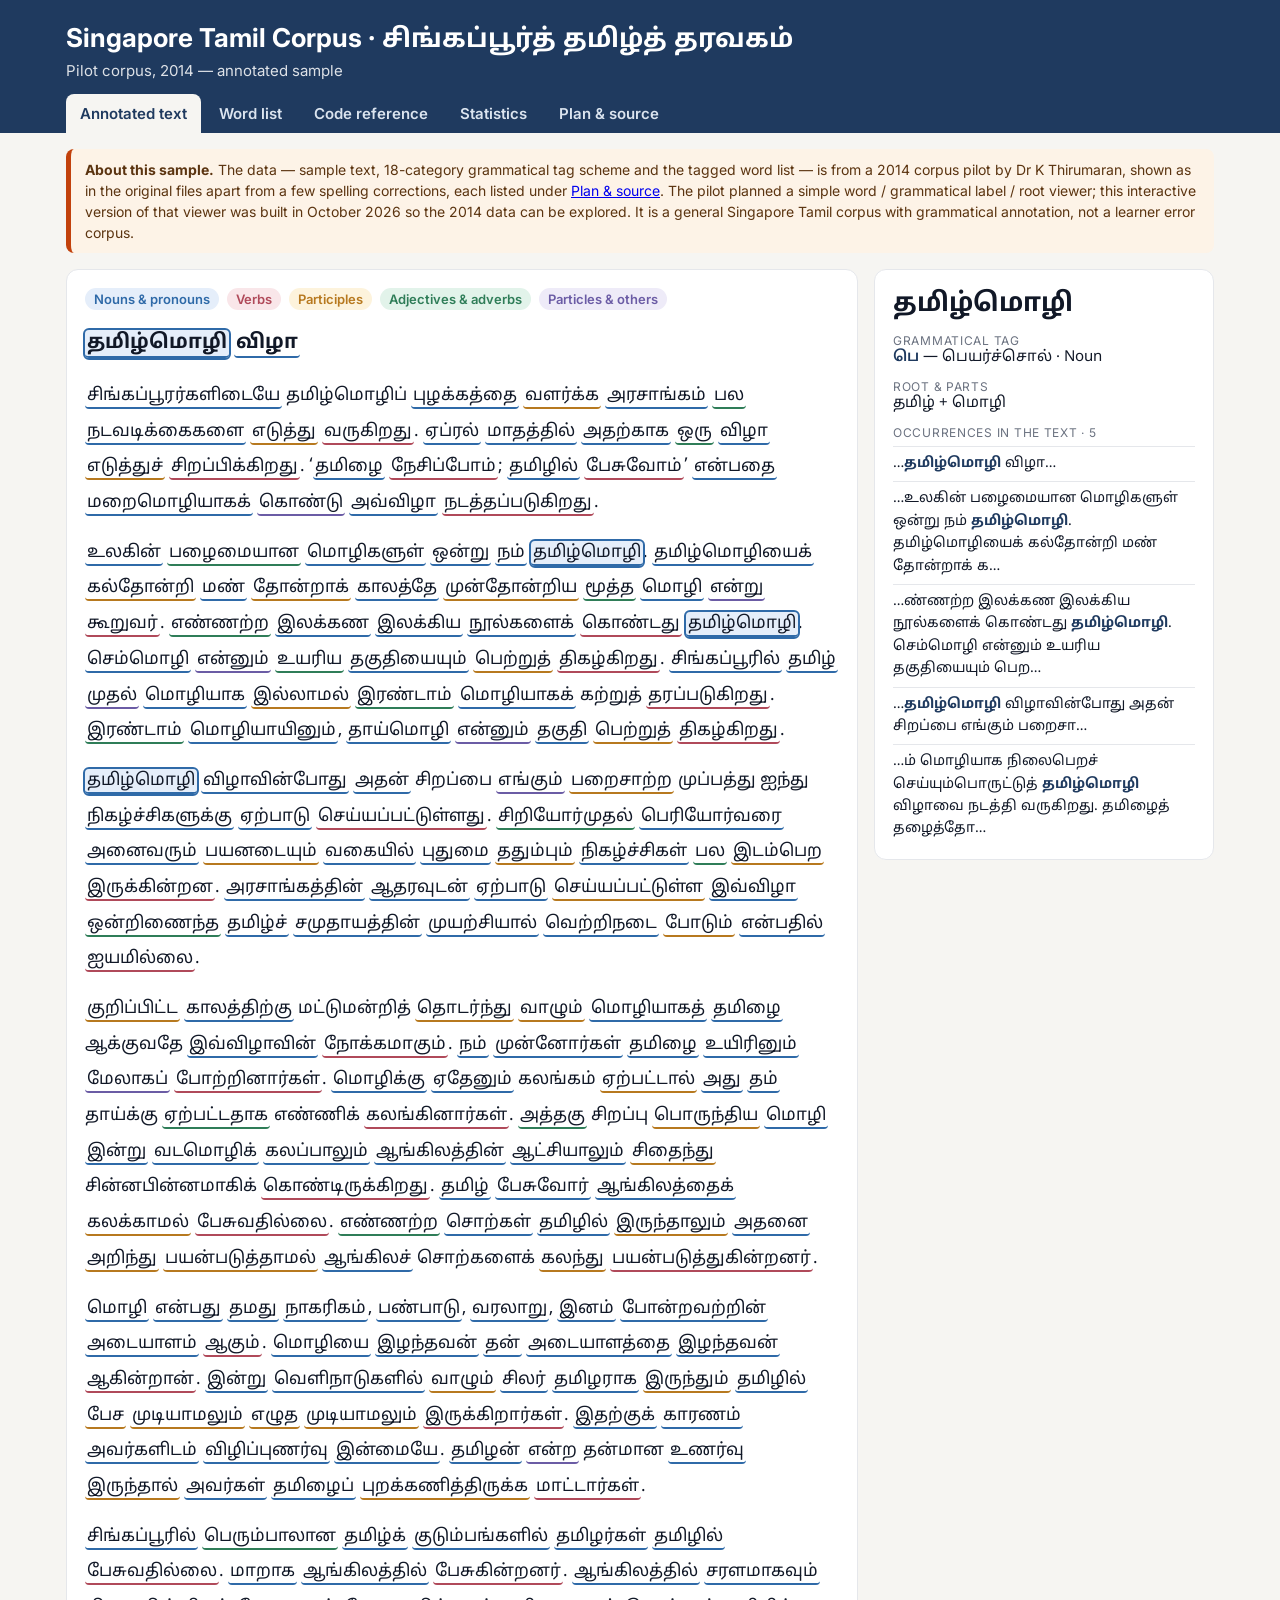
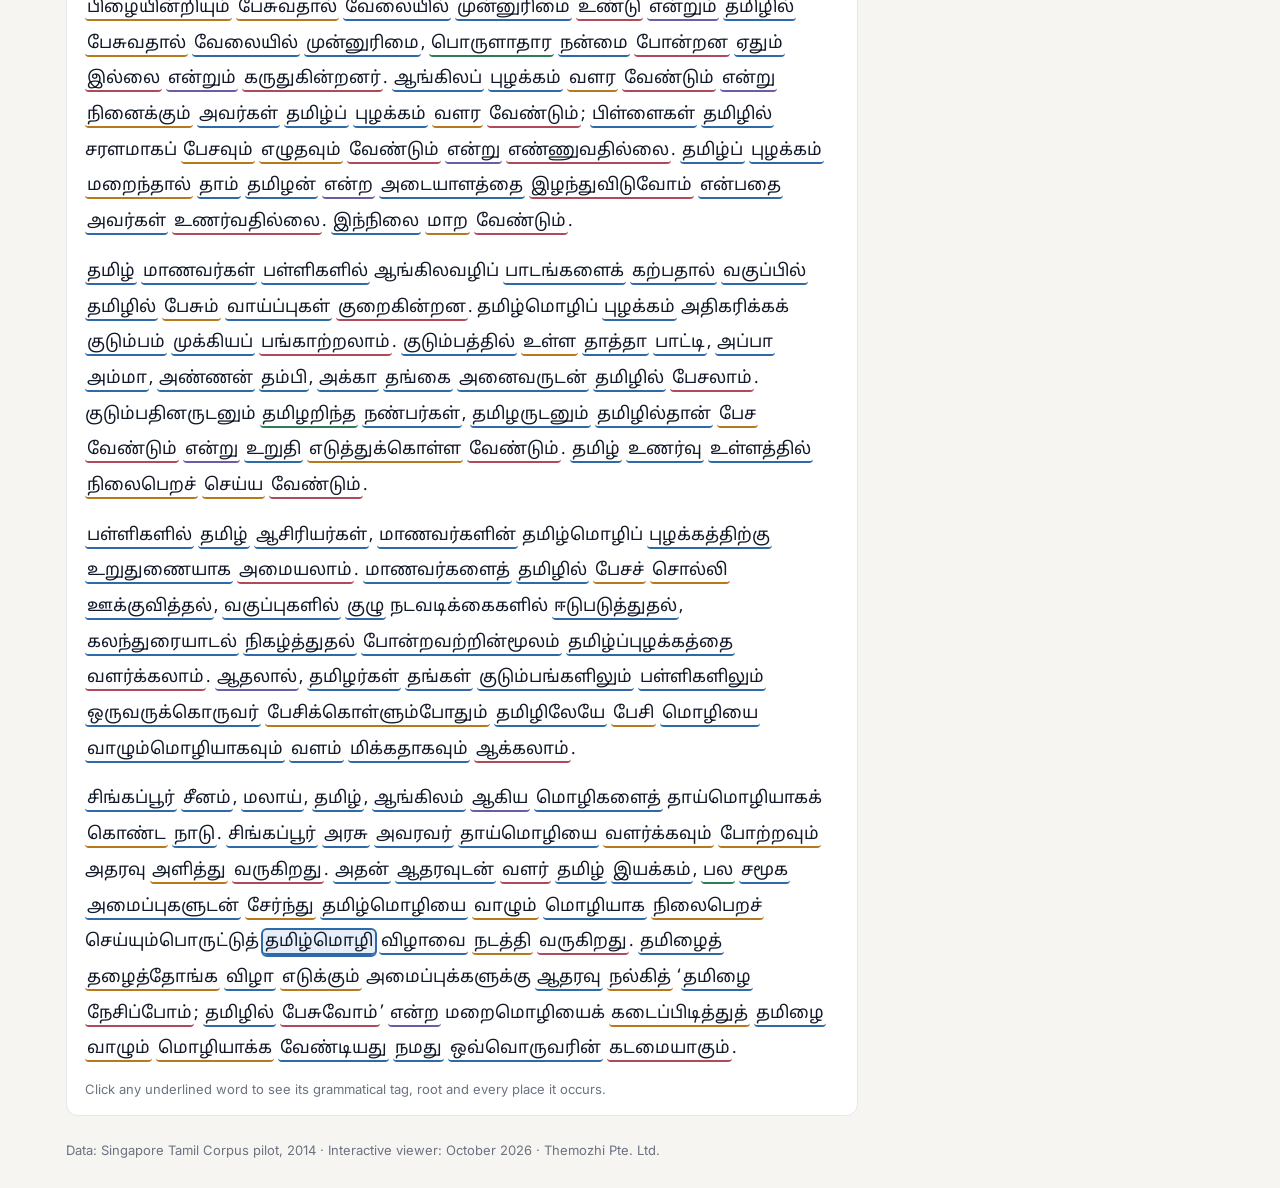
==== commit fcc319d8: "2014 pilot viewer: correct தமிழ் spelling; add corrections log Co-Authored-By: Claude Opus 5.5 <nore" ====
--- a/pilot-2014/index.html
+++ b/pilot-2014/index.html
@@ -42,7 +42,7 @@
 <nav id="nav"><button data-p="text" class="on">Annotated text</button><button data-p="words">Word list</button><button data-p="tags">Code reference</button><button data-p="stats">Statistics</button><button data-p="about">Plan &amp; source</button></nav>
 </div></header>
 <main class="wrap">
-<div class="prov"><b>About this sample.</b> The data — sample text, 18-category grammatical tag scheme and the tagged word list — is from a 2014 corpus pilot by Dr K Thirumaran, shown unchanged (including the original spellings). The pilot planned a simple word / grammatical label / root viewer; this interactive version of that viewer was built in October 2026 so the 2014 data can be explored. It is a general Singapore Tamil corpus with grammatical annotation, not a learner error corpus.</div>
+<div class="prov"><b>About this sample.</b> The data — sample text, 18-category grammatical tag scheme and the tagged word list — is from a 2014 corpus pilot by Dr K Thirumaran, shown as in the original files apart from a few spelling corrections, each listed under <a href="#" data-goto="about">Plan &amp; source</a>. The pilot planned a simple word / grammatical label / root viewer; this interactive version of that viewer was built in October 2026 so the 2014 data can be explored. It is a general Singapore Tamil corpus with grammatical annotation, not a learner error corpus.</div>
 
 <section class="panel on" id="p-text"><div class="grid">
  <div class="card"><div class="key" id="key"></div><div class="text ta" id="text"></div><div class="muted" style="font-size:13px">Click any underlined word to see its grammatical tag, root and every place it occurs.</div></div>
@@ -64,11 +64,13 @@
 <section class="panel" id="p-stats"><div class="stats" id="st"></div><div class="card"><h3 style="margin-top:0">Words per grammatical category</h3><div id="bars"></div></div></section>
 
 <section class="panel" id="p-about"><div class="card"><h3 style="margin-top:0">Corpus plan (6 September 2014)</h3><ul class="plan ta" id="plan"></ul></div>
+<div class="card"><h3 style="margin-top:0">Corrections made in 2026</h3><p class="muted" style="margin-top:0">Spelling errors found in the 2014 files, corrected on review:</p>
+<table><thead><tr><th>Where</th><th>2014 file</th><th>Corrected</th></tr></thead><tbody id="corr" class="ta"></tbody></table></div>
 <div class="card"><h3 style="margin-top:0">Source files</h3><p class="muted" style="line-height:1.6">Two working documents by Thirumaran Krishnamoorthy: the annotated sample (created April 2014) and the corpus plan (6 September 2014). Their content is reproduced here without changes; the colour grouping and search are display aids added in 2026.</p></div></section>
 <footer>Data: Singapore Tamil Corpus pilot, 2014 · Interactive viewer: October 2026 · Themozhi Pte. Ltd.</footer>
 </main>
 <script>
-const D={"title": "தமிழ்மொழி விழா", "paras": ["சிங்கப்பூரர்களிடையே தமிழ்மொழிப் புழக்கத்தை வளர்க்க அரசாங்கம் பல நடவடிக்கைகளை எடுத்து வருகிறது. ஏப்ரல் மாதத்தில் அதற்காக ஒரு விழா எடுத்துச் சிறப்பிக்கிறது. ‘தமிழை நேசிப்போம்; தமிழில் பேசுவோம்’ என்பதை மறைமொழியாகக் கொண்டு அவ்விழா நடத்தப்படுகிறது.", "உலகின் பழைமையான மொழிகளுள் ஒன்று நம் தமிழ்மொழி. தமிழ்மொழியைக் கல்தோன்றி மண் தோன்றாக் காலத்தே முன்தோன்றிய மூத்த மொழி என்று கூறுவர். எண்ணற்ற இலக்கண இலக்கிய நூல்களைக் கொண்டது தமிழ்மொழி. செம்மொழி என்னும் உயரிய தகுதியையும் பெற்றுத் திகழ்கிறது. சிங்கப்பூரில் தமிழ் முதல் மொழியாக இல்லாமல் இரண்டாம் மொழியாகக் கற்றுத் தரப்படுகிறது. இரண்டாம் மொழியாயினும், தாய்மொழி என்னும் தகுதி பெற்றுத் திகழ்கிறது.", "தமிழ்மொழி விழாவின்போது அதன் சிறப்பை எங்கும் பறைசாற்ற முப்பத்து ஐந்து நிகழ்ச்சிகளுக்கு ஏற்பாடு செய்யப்பட்டுள்ளது. சிறியோர்முதல் பெரியோர்வரை அனைவரும் பயனடையும் வகையில் புதுமை ததும்பும் நிகழ்ச்சிகள் பல இடம்பெற இருக்கின்றன. அரசாங்கத்தின் ஆதரவுடன் ஏற்பாடு செய்யப்பட்டுள்ள இவ்விழா ஒன்றிணைந்த தமிழ்ச் சமுதாயத்தின் முயற்சியால் வெற்றிநடை போடும் என்பதில் ஐயமில்லை.", "குறிப்பிட்ட காலத்திற்கு மட்டுமன்றித் தொடர்ந்து வாழும் மொழியாகத் தமிழை ஆக்குவதே இவ்விழாவின் நோக்கமாகும். நம் முன்னோர்கள் தமிழை உயிரினும் மேலாகப் போற்றினார்கள். மொழிக்கு ஏதேனும் கலங்கம் ஏற்பட்டால் அது தம் தாய்க்கு ஏற்பட்டதாக எண்ணிக் கலங்கினார்கள். அத்தகு சிறப்பு பொருந்திய மொழி இன்று வடமொழிக் கலப்பாலும் ஆங்கிலத்தின் ஆட்சியாலும் சிதைந்து சின்னபின்னமாகிக் கொண்டிருக்கிறது. தமிழ் பேசுவோர் ஆங்கிலத்தைக் கலக்காமல் பேசுவதில்லை. எண்ணற்ற சொற்கள் தமிழில் இருந்தாலும் அதனை அறிந்து பயன்படுத்தாமல் ஆங்கிலச் சொற்களைக் கலந்து பயன்படுத்துகின்றனர்.", "மொழி என்பது தமது நாகரிகம், பண்பாடு, வரலாறு, இனம் போன்றவற்றின் அடையாளம் ஆகும். மொழியை இழந்தவன் தன் அடையாளத்தை இழந்தவன் ஆகின்றான். இன்று வெளிநாடுகளில் வாழும் சிலர் தமிழராக இருந்தும் தமிழில் பேச முடியாமலும் எழுத முடியாமலும் இருக்கிறார்கள். இதற்குக் காரணம் அவர்களிடம் விழிப்புணர்வு இன்மையே. தமிழன் என்ற தன்மான உணர்வு இருந்தால் அவர்கள் தமிழைப் புறக்கணித்திருக்க மாட்டார்கள்.", "சிங்கப்பூரில் பெரும்பாலான தமிழ்க் குடும்பங்களில் தமிழர்கள் தமிழில் பேசுவதில்லை. மாறாக ஆங்கிலத்தில் பேசுகின்றனர். ஆங்கிலத்தில் சரளமாகவும் பிழையின்றியும் பேசுவதால் வேலையில் முன்னுரிமை உண்டு என்றும் தமிழில் பேசுவதால் வேலையில் முன்னுரிமை, பொருளாதார நன்மை போன்றன ஏதும் இல்லை என்றும் கருதுகின்றனர். ஆங்கிலப் புழக்கம் வளர வேண்டும் என்று நினைக்கும் அவர்கள் தமிழ்ப் புழக்கம் வளர வேண்டும்; பிள்ளைகள் தமிழில் சரளமாகப் பேசவும் எழுதவும் வேண்டும் என்று எண்ணுவதில்லை. தமிழ்ப் புழக்கம் மறைந்தால் தாம் தமிழன் என்ற அடையாளத்தை இழந்துவிடுவோம் என்பதை அவர்கள் உணர்வதில்லை. இந்நிலை மாற வேண்டும்.", "தமிழ் மாணவர்கள் பள்ளிகளில் ஆங்கிலவழிப் பாடங்களைக் கற்பதால் வகுப்பில் தமிழில் பேசும் வாய்ப்புகள் குறைகின்றன. தமிழ்மொழிப் புழக்கம் அதிகரிக்கக் குடும்பம் முக்கியப் பங்காற்றலாம். குடும்பத்தில் உள்ள தாத்தா பாட்டி, அப்பா அம்மா, அண்ணன் தம்பி, அக்கா தங்கை அனைவருடன் தமிழில் பேசலாம். குடும்பதினருடனும் தமிழறிந்த நண்பர்கள், தமிழருடனும் தமிழில்தான் பேச வேண்டும் என்று உறுதி எடுத்துக்கொள்ள வேண்டும். தமிழ் உணர்வு உள்ளத்தில் நிலைபெறச் செய்ய வேண்டும்.", "பள்ளிகளில் தமிழ் ஆசிரியர்கள், மாணவர்களின் தமிழ்மொழிப் புழக்கத்திற்கு உறுதுணையாக அமையலாம். மாணவர்களைத் தமிழில் பேசச் சொல்லி ஊக்குவித்தல், வகுப்புகளில் குழு நடவடிக்கைகளில் ஈடுபடுத்துதல், கலந்துரையாடல் நிகழ்த்துதல் போன்றவற்றின்மூலம் தமிழ்ப்புழக்கத்தை வளர்க்கலாம். ஆதலால், தமிழர்கள் தங்கள் குடும்பங்களிலும் பள்ளிகளிலும் ஒருவருக்கொருவர் பேசிக்கொள்ளும்போதும் தமிழிலேயே பேசி மொழியை வாழும்மொழியாகவும் வளம் மிக்கதாகவும் ஆக்கலாம்.", "சிங்கப்பூர் சீனம், மலாய், தமிழ், ஆங்கிலம் ஆகிய மொழிகளைத் தாய்மொழியாகக் கொண்ட நாடு. சிங்கப்பூர் அரசு அவரவர் தாய்மொழியை வளர்க்கவும் போற்றவும் அதரவு அளித்து வருகிறது. அதன் ஆதரவுடன் வளர் தமிழ் இயக்கம், பல சமூக அமைப்புகளுடன் சேர்ந்து தமிழ்மொழியை வாழும் மொழியாக நிலைபெறச் செய்யும்பொருட்டுத் தமிழ்மொழி விழாவை நடத்தி வருகிறது. தமிழைத் தழைத்தோங்க விழா எடுக்கும் அமைப்புக்களுக்கு ஆதரவு நல்கித் ‘தமிழை நேசிப்போம்; தமிழில் பேசுவோம்’ என்ற மறைமொழியைக் கடைப்பிடித்துத் தமிழை வாழும் மொழியாக்க வேண்டியது நமது ஒவ்வொருவரின் கடமையாகும்."], "tags": [["1", "பெயர்ச்சொல்", "Noun", "பெ"], ["2", "வினைச்சொல்", "verb", "வி"], ["3", "பெயரெச்சம்", "Relative participle", "பெ.எ"], ["4", "வினையெச்சம்", "Verbal Participle", "வி.எ"], ["5", "குறிப்புப் பெயரெச்சம்", "Appellative relative participle", "கு.பெ.எச்"], ["6", "குறிப்பு வினையெச்சம்", "Appellative verbal participle", "கு.வி.எச்"], ["7", "எதிர்மறைப் பெயரெச்சம்", "Negative relative participle", "எதி.ம.பெ.எச்"], ["8", "எதிர்மறை வினையெச்சம்", "Negative verbal participle", "எதி.ம.வி.எச்"], ["9", "தொழிற்பெயர்", "Verbal noun", "தொ.பெ"], ["10", "வினையாலணையும் பெயர்", "Participial noun", "வி.அ.பெ"], ["11", "சொல்லுருபு", "Postposition", "சொ.உரு"], ["12", "பதிலிடு பெயர்", "pronoun", "பதி.பெ"], ["13", "பெயரடை", "Adjective", "பெ.அ"], ["14", "வினையடை", "Adverb", "வி.அ"], ["15", "வினைமுற்று", "Finite Verb", "வி.மு"], ["16", "அடுக்குத்தொடர்", "Reduplication", "அ.தொ"], ["17", "வியங்கோள்", "Optative", "வியங்"], ["18", "இடைச்சொல்", "", "இ.சொல்"]], "entries": [{"w": "அக்கா", "tag": "பெ", "parts": ""}, {"w": "அடையாளத்தை", "tag": "பெ", "parts": "அடையாளம் + ஐ"}, {"w": "அடையாளம்", "tag": "பெ", "parts": ""}, {"w": "அண்ணன்", "tag": "பெ", "parts": ""}, {"w": "அத்தகு", "tag": "பெ.அ", "parts": "அ + தகு"}, {"w": "அதற்காக", "tag": "பி.பெ", "parts": "அதற்கு + ஆக"}, {"w": "அதன்", "tag": "பி.பெ", "parts": ""}, {"w": "அதனை", "tag": "பி.பெ", "parts": "அதன் + ஐ"}, {"w": "அதிகரிக்க", "tag": "வி.எ", "parts": "அதிகரி"}, {"w": "அது", "tag": "பி.பெ", "parts": ""}, {"w": "அப்பா", "tag": "பெ", "parts": ""}, {"w": "அம்மா", "tag": "பெ", "parts": ""}, {"w": "அமைப்புகளுக்கு", "tag": "பெ", "parts": "அமைப்பு + கள் + கு"}, {"w": "அமைப்புகளுடன்", "tag": "பெ", "parts": "அமைப்பு + கள் + உடன்"}, {"w": "அமையலாம்", "tag": "வி.மு", "parts": "அமை"}, {"w": "அரசாங்கத்தின்", "tag": "பெ", "parts": "அரசாங்கம் + இன்"}, {"w": "அரசாங்கம்", "tag": "பெ", "parts": ""}, {"w": "அரசு", "tag": "பெ", "parts": ""}, {"w": "அவ்விழா", "tag": "பெ", "parts": "அ + விழா"}, {"w": "அவர்கள்", "tag": "பி.பெ", "parts": "அவர் + கள்"}, {"w": "அவர்களிடம்", "tag": "பி.பெ", "parts": "அவர் + கள் + இடம்"}, {"w": "அவரவர்", "tag": "பி.பெ", "parts": "அவர் + அவர்"}, {"w": "அளித்து", "tag": "வி.எ", "parts": "அளி"}, {"w": "அறிந்து", "tag": "வி.எ", "parts": "அறி"}, {"w": "அனைவருடன்", "tag": "பெ", "parts": "அனைவர் + உடன்"}, {"w": "அனைவரும்", "tag": "பெ", "parts": "அனைவர் + உம்"}, {"w": "ஆக்கலாம்", "tag": "வி.மு", "parts": "ஆக்கு"}, {"w": "ஆகிய", "tag": "இ.சொ", "parts": ""}, {"w": "ஆகின்றான்", "tag": "வி.மு", "parts": "ஆகு"}, {"w": "ஆகும்", "tag": "வி.மு", "parts": "ஆகு"}, {"w": "ஆங்கிலச்", "tag": "பெ", "parts": "ஆங்கலம்"}, {"w": "ஆங்கிலத்தில்", "tag": "பெ", "parts": "ஆங்கிலம் + இல்"}, {"w": "ஆங்கிலத்தின்", "tag": "பெ", "parts": "ஆங்கிலம் + இன்"}, {"w": "ஆங்கிலத்தைக்", "tag": "பெ", "parts": "ஆங்கிலம் + ஐ"}, {"w": "ஆங்கிலப்", "tag": "பெ", "parts": "ஆங்கிலம்"}, {"w": "ஆங்கிலம்", "tag": "பெ", "parts": "ஆங்கிலம்"}, {"w": "ஆங்கிலம்வழிப்", "tag": "பெ", "parts": "ஆங்கிலம் + வழி"}, {"w": "ஆசிரியர்கள்", "tag": "பெ", "parts": "ஆசிரியர் + கள்"}, {"w": "ஆட்சியாலும்", "tag": "பெ", "parts": "ஆட்சி + ஆல் + உம்"}, {"w": "ஆதரவு", "tag": "பெ", "parts": ""}, {"w": "ஆதரவுடன்", "tag": "பெ", "parts": "ஆதரவு + உடன்"}, {"w": "ஆதலால்", "tag": "இ.சொ", "parts": ""}, {"w": "இடம்பெற", "tag": "வி.எ", "parts": "இடம்பெறு"}, {"w": "இதற்குக்", "tag": "பி.பெ", "parts": "இது + கு"}, {"w": "இந்நிலை", "tag": "பெ", "parts": "இ + நிலை"}, {"w": "இயக்கம்", "tag": "பெ", "parts": ""}, {"w": "இரண்டாம்", "tag": "பெ.அ", "parts": "இரண்டு + ஆம்"}, {"w": "இருக்கிறார்கள்", "tag": "வி.மு", "parts": "இரு"}, {"w": "இருக்கின்றன", "tag": "வி.மு", "parts": "இரு"}, {"w": "இருந்தால்", "tag": "வி.எ", "parts": "இரு"}, {"w": "இருந்தாலும்", "tag": "வி.எ", "parts": "இரு"}, {"w": "இருந்தும்", "tag": "வி.எ", "parts": "இரு"}, {"w": "இல்லாமல்", "tag": "எதி.ம.கு.வி.எ", "parts": ""}, {"w": "இல்லை", "tag": "கு.வி.மு", "parts": "இல்"}, {"w": "இலக்கண", "tag": "பெ", "parts": "இலக்கணம்"}, {"w": "இலக்கிய", "tag": "பெ", "parts": "இலக்கியம்"}, {"w": "இவ்விழா", "tag": "பெ", "parts": "இ + விழா"}, {"w": "இவ்விழாவின்", "tag": "பெ", "parts": "இ + விழா + இன்"}, {"w": "இழந்தவன்", "tag": "வி.அ.பெ", "parts": ""}, {"w": "இழந்துவிடுவோம்", "tag": "வி.மு", "parts": "இழ"}, {"w": "இன்மையே", "tag": "பெ", "parts": "இன்மை + ஏ"}, {"w": "இன்று", "tag": "பெ", "parts": ""}, {"w": "இனம்", "tag": "பெ", "parts": ""}, {"w": "ஈடுபடுத்துதல்", "tag": "தொ.பெ", "parts": ""}, {"w": "உண்டு", "tag": "கு.வி.மு", "parts": ""}, {"w": "உணர்வதில்லை", "tag": "வி.மு", "parts": "உணர்வது + இல்லை"}, {"w": "உணர்வு", "tag": "பெ", "parts": ""}, {"w": "உயரிய", "tag": "பெ.அ", "parts": ""}, {"w": "உயிரினும்", "tag": "பெ", "parts": "உயிர் + இன் + உம்"}, {"w": "உலகின்", "tag": "பெ", "parts": "உலகு + இன்"}, {"w": "உள்ள", "tag": "கு.பெ.எ", "parts": ""}, {"w": "உள்ளத்தில்", "tag": "பெ", "parts": "உள்ளம் + இல்"}, {"w": "உறுதி", "tag": "பெ", "parts": ""}, {"w": "உறுதுணையாக", "tag": "பெ", "parts": "உறு + துணையாக"}, {"w": "ஊக்குவித்தல்", "tag": "பெ", "parts": "ஊக்குவி"}, {"w": "எங்கும்", "tag": "வினாச்சொல்", "parts": "எங்கு + உம்"}, {"w": "எடுக்கும்", "tag": "வி.எ", "parts": "எடு"}, {"w": "எடுத்து", "tag": "வி.எ", "parts": "எடு"}, {"w": "எடுத்துக்கொள்ள", "tag": "வி.எ", "parts": "எடு"}, {"w": "எடுத்துச்", "tag": "வி.எ", "parts": "எடு"}, {"w": "எண்ணற்ற", "tag": "பெ.அ", "parts": "எண் + அற்ற"}, {"w": "எண்ணி", "tag": "வி.எ", "parts": "எண்ணு"}, {"w": "எண்ணுவதில்லை", "tag": "வி.மு", "parts": "எண்ணு"}, {"w": "எழுத", "tag": "வி.எ", "parts": "எழுது"}, {"w": "எழுதவும்", "tag": "வி.எ", "parts": "எழுது"}, {"w": "என்பதில்", "tag": "பெ", "parts": "என்பது + இல்"}, {"w": "என்பது", "tag": "பெ", "parts": ""}, {"w": "என்பதை", "tag": "பெ", "parts": "என்பது + ஐ"}, {"w": "என்ற", "tag": "இ.சொ", "parts": ""}, {"w": "என்று", "tag": "இ.சொ", "parts": ""}, {"w": "என்றும்", "tag": "இ.சொ", "parts": "என்று + உம்"}, {"w": "என்னும்", "tag": "இ.சொ", "parts": ""}, {"w": "ஏதும்", "tag": "பெ", "parts": "ஏது + உம்"}, {"w": "ஏதேனும்", "tag": "பெ", "parts": ""}, {"w": "ஏப்ரல்", "tag": "பெ", "parts": ""}, {"w": "ஏற்பட்டதாக", "tag": "வி.அ", "parts": ""}, {"w": "ஏற்பட்டால்", "tag": "வி.எ", "parts": ""}, {"w": "ஏற்பாடு", "tag": "பெ", "parts": ""}, {"w": "ஐயமில்லை", "tag": "கு.வி.மு", "parts": "ஐயம் + இல்லை"}, {"w": "ஒரு", "tag": "பெ.அ", "parts": ""}, {"w": "ஒருவருக்கொருவர்", "tag": "பெ", "parts": "ஒருவருக்கு + ஒருவர்"}, {"w": "ஒவ்வொருவரின்", "tag": "பெ", "parts": "ஒரு + ஒருவர் + இன்"}, {"w": "ஒன்றிணைந்த", "tag": "பெ.அ", "parts": "ஒன்று + இணைந்த"}, {"w": "ஒன்று", "tag": "பெ", "parts": ""}, {"w": "கடமையாகும்", "tag": "வி.மு", "parts": "கடமை + ஆகும்"}, {"w": "கடைப்பிடித்துத்", "tag": "வி.எ", "parts": "கடைப்பிடி"}, {"w": "கருதுகின்றனர்", "tag": "வி.மு", "parts": "கருது"}, {"w": "கல்தோன்றி", "tag": "வி.எ", "parts": "கல் + தோன்று"}, {"w": "கலக்காமல்", "tag": "எதி.ம.வி.எ", "parts": "கல"}, {"w": "கலங்கினார்கள்", "tag": "வி.மு", "parts": "கலங்கு"}, {"w": "கலந்து", "tag": "வி.எ", "parts": "கல"}, {"w": "கலந்துரையாடல்", "tag": "தொ.பெ", "parts": "கலந்து + உரையாடல்"}, {"w": "கலப்பாலும்", "tag": "பெ", "parts": "கலப்பு + ஆல்"}, {"w": "களங்கம்", "tag": "பெ", "parts": ""}, {"w": "கற்பதால்", "tag": "பெ", "parts": "கற்பது + ஆல்"}, {"w": "கற்று", "tag": "வி.எ", "parts": ""}, {"w": "காரணம்", "tag": "பெ", "parts": ""}, {"w": "காலத்திற்கு", "tag": "பெ", "parts": "காலம் + கு"}, {"w": "காலத்தே", "tag": "பெ", "parts": "காலம் + ஏ"}, {"w": "குடும்பங்களில்", "tag": "பெ", "parts": "குடும்பம் + கள் + இல்"}, {"w": "குடும்பங்களிலும்", "tag": "பெ", "parts": "குடும்பங்கள் + இல் + உம்"}, {"w": "குடும்பத்தில்", "tag": "பெ", "parts": "குடும்பம் + இல்"}, {"w": "குடும்பத்தினருடனும்", "tag": "பெ", "parts": "குடும்பம் + இன் + உடனும்"}, {"w": "குடும்பம்", "tag": "பெ", "parts": ""}, {"w": "குழு", "tag": "பெ", "parts": ""}, {"w": "குறிப்பிட்ட", "tag": "பெ.எ", "parts": ""}, {"w": "குறைகின்றன", "tag": "வி.மு", "parts": "குறை"}, {"w": "கூறுவர்", "tag": "வி.மு", "parts": "கூறு"}, {"w": "கொண்ட", "tag": "வி.எ", "parts": "கொள்"}, {"w": "கொண்டது", "tag": "வி.மு", "parts": "கொள்"}, {"w": "கொண்டிருக்கிறது", "tag": "வி.மு", "parts": "கொள் + இரு"}, {"w": "கொண்டு", "tag": "இ.சொ", "parts": ""}, {"w": "சமுதாயத்தின்", "tag": "பெ", "parts": "சமுதாயம் + இன்"}, {"w": "சமூக", "tag": "பெ", "parts": "சமூகம்"}, {"w": "சரளமாக", "tag": "பெ", "parts": "சரளம் + ஆக"}, {"w": "சரளமாகவும்", "tag": "பெ", "parts": "சரளம் + ஆக + உம்"}, {"w": "சிங்கப்பூர்", "tag": "பெ", "parts": ""}, {"w": "சிங்கப்பூரர்களிடையே", "tag": "பெ", "parts": "சிங்கப்பூரர் + கள் + இடையே"}, {"w": "சிங்கப்பூரில்", "tag": "பெ", "parts": "சிங்கப்பூர் + இல்"}, {"w": "சிதைந்து", "tag": "வி.எ", "parts": "சிதை"}, {"w": "சிலர்", "tag": "பெ", "parts": ""}, {"w": "சிறப்பிக்கிறது", "tag": "வி.மு", "parts": "சிறப்பி"}, {"w": "சிறியோர்முதல்", "tag": "பெ.அ", "parts": "சிறியோர் + முதல்"}, {"w": "சின்னபின்னமாகி", "tag": "வி.எ", "parts": "சின்னபின்னம் + ஆகி"}, {"w": "சீனம்", "tag": "பெ", "parts": ""}, {"w": "செம்மொழி", "tag": "பெ", "parts": ""}, {"w": "செய்ய", "tag": "வி.எ", "parts": "செய்"}, {"w": "செய்யப்பட்டுள்ள", "tag": "பெ.எ", "parts": "செய்யப்படு"}, {"w": "செய்யப்பட்டுள்ளது", "tag": "வி.மு", "parts": "செய்யப்படு"}, {"w": "செய்யும்பொருட்டு", "tag": "வி.எ", "parts": "செய் + பொருட்டு"}, {"w": "சேர்ந்து", "tag": "வி.எ", "parts": "சேர்"}, {"w": "சொல்லி", "tag": "வி.எ", "parts": "சொல்"}, {"w": "சொற்கள்", "tag": "பெ", "parts": ""}, {"w": "சொற்களை", "tag": "பெ", "parts": "சொற்கள் + ஐ"}, {"w": "தகுதி", "tag": "பெ", "parts": ""}, {"w": "தகுதியையும்", "tag": "பெ", "parts": "தகுதி + ஐ + உம்"}, {"w": "தங்கள்", "tag": "பி.பெ", "parts": ""}, {"w": "தங்கை", "tag": "பெ", "parts": ""}, {"w": "ததும்பும்", "tag": "பெ.எ", "parts": "ததும்பு"}, {"w": "தம்", "tag": "பி.பெ", "parts": ""}, {"w": "தம்பி", "tag": "பெ", "parts": ""}, {"w": "தமது", "tag": "பி.பெ", "parts": ""}, {"w": "தமிழ்", "tag": "பெ", "parts": ""}, {"w": "தமிழ்க்", "tag": "பெ", "parts": ""}, {"w": "தமிழ்ச்", "tag": "பெ", "parts": ""}, {"w": "தமிழ்ப்", "tag": "பெ", "parts": ""}, {"w": "தமிழ்ப்புழக்கத்தை", "tag": "பெ", "parts": "தமிழ் + புழக்கம் + ஐ"}, {"w": "தமிழ்மொழி", "tag": "பெ", "parts": "தமழ் + மொழி"}, {"w": "தமிழ்மொழியை", "tag": "பெ", "parts": "தமிழ்மொழி + ஐ"}, {"w": "தமிழ்மொழியைக்", "tag": "பெ", "parts": "தமிழ்மொழி + ஐ"}, {"w": "தமிழர்கள்", "tag": "பெ", "parts": "தமிழர் + கள்"}, {"w": "தமிழராக", "tag": "பெ", "parts": "தமிழர் + ஆக"}, {"w": "தமிழருடனும்", "tag": "பெ", "parts": "தமிழர் + உடன்"}, {"w": "தமிழறிந்த", "tag": "பெ.அ", "parts": "தமிழ் + அறி"}, {"w": "தமிழன்", "tag": "பெ", "parts": "தமிழ் + அன்"}, {"w": "தமிழில்", "tag": "பெ", "parts": "தமிழ் + இல்"}, {"w": "தமிழில்தான்", "tag": "பெ", "parts": "தமிழ் + இல் + தான்"}, {"w": "தமிழிலேயே", "tag": "பெ", "parts": "தமிழ் + இல் + ஏ + ஏ"}, {"w": "தமிழை", "tag": "பெ", "parts": "தமிழ் + ஐ"}, {"w": "தமிழைத்", "tag": "பெ", "parts": "தமிழ் + ஐ"}, {"w": "தமிழைப்", "tag": "பெ", "parts": "தமிழ் + ஐ"}, {"w": "தரப்படுகிறது", "tag": "வி.மு", "parts": "தா"}, {"w": "தழைத்தோங்க", "tag": "வி.எ", "parts": "தழைத்தோங்கு"}, {"w": "தன்", "tag": "பி.பெ", "parts": ""}, {"w": "தன்மானம்", "tag": "பெ", "parts": "தன் + மானம்"}, {"w": "தாத்தா", "tag": "பெ", "parts": ""}, {"w": "தாம்", "tag": "பி.பெ", "parts": ""}, {"w": "தாய்மொழி", "tag": "பெ", "parts": ""}, {"w": "தாய்மொழியாகப்", "tag": "பெ", "parts": "தாய்மொழி + ஆக"}, {"w": "தாய்மொழியை", "tag": "பெ", "parts": "தாய்மொழி + ஐ"}, {"w": "திகழ்கிறது", "tag": "வி.மு", "parts": "திகழ்"}, {"w": "தொடர்ந்து", "tag": "வி.எ", "parts": ""}, {"w": "தோன்றாக்", "tag": "ஈ.எதி.ம.பெ.எச்", "parts": ""}, {"w": "நடத்தப்படுகிறது", "tag": "வி.மு", "parts": ""}, {"w": "நடத்தி", "tag": "வி.எ", "parts": ""}, {"w": "நடவடிக்கைகளை", "tag": "பெ", "parts": "நடவடிக்கை + கள் + இல்"}, {"w": "நண்பர்கள்", "tag": "பெ", "parts": ""}, {"w": "நம்", "tag": "பி.பெ", "parts": ""}, {"w": "நமது", "tag": "பி.பெ", "parts": ""}, {"w": "நல்கித்", "tag": "வி.எ", "parts": ""}, {"w": "நன்மை", "tag": "பெ", "parts": ""}, {"w": "நாகரிகம்", "tag": "பெ", "parts": ""}, {"w": "நாடு", "tag": "பெ", "parts": ""}, {"w": "நிகழ்ச்சிகள்", "tag": "பெ", "parts": ""}, {"w": "நிகழ்ச்சிகளுக்கு", "tag": "பெ", "parts": "நிகழ்ச்சி + கள் + கு"}, {"w": "நிகழ்த்துதல்", "tag": "தொ.பெ", "parts": "நிகழ்த்து + தல்"}, {"w": "நிலைபெறச்", "tag": "வி.எ", "parts": "நிலைபெறு"}, {"w": "நினைக்கும்", "tag": "பெ.எ", "parts": ""}, {"w": "நூல்களைக்", "tag": "பெ", "parts": ""}, {"w": "நேசிப்போம்", "tag": "வி.மு", "parts": ""}, {"w": "நோக்கமாகும்", "tag": "வி.மு", "parts": ""}, {"w": "பங்காற்றலாம்", "tag": "வி.மு", "parts": ""}, {"w": "பண்பாடு", "tag": "பெ", "parts": ""}, {"w": "பயன்படுத்தாமல்", "tag": "எதி.ம.வி.எ", "parts": ""}, {"w": "பயன்படுத்துகின்றனர்", "tag": "வி.மு", "parts": ""}, {"w": "பயனடையும்", "tag": "பெ.எ", "parts": ""}, {"w": "பல", "tag": "பெ.அ", "parts": ""}, {"w": "பழைமையான", "tag": "பெ.அ", "parts": ""}, {"w": "பள்ளிகளில்", "tag": "பெ", "parts": "பள்ளி + கள் + இல்"}, {"w": "பள்ளிகளிலும்", "tag": "பெ", "parts": ""}, {"w": "பறைசாற்ற", "tag": "வி.எ", "parts": ""}, {"w": "பாட்டி", "tag": "பெ", "parts": ""}, {"w": "பாடங்களைக்", "tag": "பெ", "parts": ""}, {"w": "பிழையின்றியும்", "tag": "கு.வி.எ", "parts": "பிழை + இன்றி + உம்"}, {"w": "பிள்ளைகள்", "tag": "பெ", "parts": ""}, {"w": "புதுமை", "tag": "பெ", "parts": ""}, {"w": "புழக்கத்திற்கு", "tag": "பெ", "parts": "புழக்கம் + கு"}, {"w": "புழக்கத்தை", "tag": "பெ", "parts": "புழக்கம் + ஐ"}, {"w": "புழக்கம்", "tag": "பெ", "parts": ""}, {"w": "புறக்கணித்திருக்க", "tag": "வி.எ", "parts": ""}, {"w": "பெரியோர்வரை", "tag": "பெ", "parts": "பெரியோர் + வரை"}, {"w": "பெரும்பாலான", "tag": "பெ.அ", "parts": ""}, {"w": "பெற்றுத்", "tag": "வி.எ", "parts": ""}, {"w": "பேச", "tag": "வி.எ", "parts": ""}, {"w": "பேசச்", "tag": "வி.எ", "parts": ""}, {"w": "பேசலாம்", "tag": "வி.மு", "parts": ""}, {"w": "பேசவும்", "tag": "வி.எ", "parts": ""}, {"w": "பேசி", "tag": "வி.எ", "parts": ""}, {"w": "பேசிக்கொள்ளும்போதும்", "tag": "வி.எ", "parts": "பேசி + கொள்ளும் + போதும்"}, {"w": "பேசுகின்றனர்", "tag": "வி.மு", "parts": "பேசு"}, {"w": "பேசும்", "tag": "பெ.எ", "parts": "பேசு + உம்"}, {"w": "பேசுவதால்", "tag": "பெ.எ", "parts": "பேசுவது + ஆல்"}, {"w": "பேசுவதில்லை", "tag": "வி.மு", "parts": "பேசுவது + இல்லை"}, {"w": "பேசுவோம்", "tag": "வி.மு", "parts": ""}, {"w": "பேசுவோர்", "tag": "வி.அ.பெ", "parts": ""}, {"w": "பொருந்திய", "tag": "பெ.எ", "parts": ""}, {"w": "பொருளாதார", "tag": "பெ.அ", "parts": ""}, {"w": "போடும்", "tag": "பெ.எ", "parts": ""}, {"w": "போற்றவும்", "tag": "வி.எ", "parts": ""}, {"w": "போற்றினார்கள்", "tag": "வி.மு", "parts": ""}, {"w": "போன்றவற்றின்", "tag": "பெ", "parts": "போன்ற + அவற்றின்"}, {"w": "போன்றவற்றின்மூலம்", "tag": "பெ", "parts": "போன்ற + அவற்றின் + மூலம்"}, {"w": "போன்றன", "tag": "வி.மு", "parts": ""}, {"w": "மட்டுமின்றித்", "tag": "இ.சொல்", "parts": "மட்டும் + இன்றி"}, {"w": "மண்", "tag": "பெ", "parts": ""}, {"w": "மலாய்", "tag": "பெ", "parts": ""}, {"w": "மறைந்தால்", "tag": "வி.எ", "parts": ""}, {"w": "மறைமொழியாகக்", "tag": "பெ", "parts": "மறைமொழி + ஆக"}, {"w": "மாட்டார்கள்", "tag": "வி.மு", "parts": ""}, {"w": "மாணவர்கள்", "tag": "பெ", "parts": ""}, {"w": "மாணவர்களின்", "tag": "பெ", "parts": "மாணவர் + கள் + இன்"}, {"w": "மாணவர்களைத்", "tag": "பெ", "parts": "மாணவர்கள் + ஐ"}, {"w": "மாதத்தில்", "tag": "பெ", "parts": "மாதம் + இல்"}, {"w": "மாற", "tag": "வி.எ", "parts": ""}, {"w": "மாறாக", "tag": "பெ", "parts": "மாறு + ஆக"}, {"w": "மிக்கதாகவும்", "tag": "பெ", "parts": "மிக்கது + ஆகவும்"}, {"w": "முக்கியப்", "tag": "பெ", "parts": ""}, {"w": "முடியாமலும்", "tag": "எதி.ம.வி.எச்", "parts": "முடி + ஆ + மல் + உம்"}, {"w": "முதல்", "tag": "இ.சொல்", "parts": ""}, {"w": "முப்பத்துஐந்து", "tag": "பெ.அ", "parts": "முப்பத்து + ஐந்து"}, {"w": "முயற்சியால்", "tag": "பெ", "parts": "முயற்சி + ஆல்"}, {"w": "முன்தோன்றிய", "tag": "வி.எ", "parts": "முன் + தோன்றிய"}, {"w": "முன்னுரிமை", "tag": "பெ", "parts": ""}, {"w": "முன்னோர்கள்", "tag": "பெ", "parts": ""}, {"w": "மூத்த", "tag": "பெ.அ", "parts": ""}, {"w": "மேலாகப்", "tag": "இ.சொ", "parts": ""}, {"w": "மொழி", "tag": "பெ", "parts": ""}, {"w": "மொழிக்கு", "tag": "பெ", "parts": "மொழி + கு"}, {"w": "மொழிகளுள்", "tag": "பெ", "parts": "மொழி + கள் + உள்"}, {"w": "மொழிகளைத்", "tag": "பெ", "parts": ""}, {"w": "மொழியாக்க", "tag": "வி.எ", "parts": ""}, {"w": "மொழியாக", "tag": "பெ", "parts": "மொழி + ஆக"}, {"w": "மொழியாகக்", "tag": "பெ", "parts": ""}, {"w": "மொழியாகத்", "tag": "பெ", "parts": ""}, {"w": "மொழியாயினும்", "tag": "பெ", "parts": "மொழி + ஆயினும்"}, {"w": "மொழியை", "tag": "பெ", "parts": "மொழி + ஐ"}, {"w": "வகுப்பில்", "tag": "பெ", "parts": "வகுப்பு + இல்"}, {"w": "வகுப்புகளில்", "tag": "பெ", "parts": "வகுப்பு + கள் + இல்"}, {"w": "வகையில்", "tag": "பெ", "parts": "வகையில்"}, {"w": "வடமொழிக்", "tag": "பெ", "parts": ""}, {"w": "வரலாறு", "tag": "பெ", "parts": ""}, {"w": "வருகிறது", "tag": "வி.மு", "parts": "வா"}, {"w": "வளம்", "tag": "பெ", "parts": ""}, {"w": "வளர்", "tag": "வி", "parts": ""}, {"w": "வளர்க்க", "tag": "வி.எ", "parts": "வளர்"}, {"w": "வளர்க்கலாம்", "tag": "வி.மு", "parts": "வளர்"}, {"w": "வளர்க்கவும்", "tag": "வி.எ", "parts": "வளர்"}, {"w": "வளர", "tag": "வி.எ", "parts": "வளர்"}, {"w": "வாய்ப்புகள்", "tag": "பெ", "parts": "வாய்ப்பு + கள்"}, {"w": "வாழும்", "tag": "பெ.எ", "parts": ""}, {"w": "வாழும்மொழியாகவும்", "tag": "பெ", "parts": "வாழும் + மொழி + ஆகவும்"}, {"w": "விழா", "tag": "பெ", "parts": ""}, {"w": "விழாவின்போது", "tag": "பெ", "parts": "விழா + இன் + போது"}, {"w": "விழாவை", "tag": "பெ", "parts": "விழா + ஐ"}, {"w": "விழிப்புணர்வு", "tag": "பெ", "parts": ""}, {"w": "வெளிநாடுகளில்", "tag": "பெ", "parts": "வெளிநாடுகள் + இல்"}, {"w": "வெற்றிநடை", "tag": "பெ", "parts": "வெற்றி + நடை"}, {"w": "வேண்டியது", "tag": "பெ", "parts": ""}, {"w": "வேண்டும்", "tag": "வி.மு", "parts": "வேண்டு"}, {"w": "வேலையில்", "tag": "பெ", "parts": "வேலை + இல்"}], "alias": {"இ.சொ": "இ.சொல்", "எதி.ம.வி.எ": "எதி.ம.வி.எச்", "கு.வி.எ": "கு.வி.எச்", "கு.பெ.எ": "கு.பெ.எச்", "பி.பெ": "பதி.பெ"}, "plan": ["-   அடிக்கடி பயன்படும் சொற்கள்", "-   பாலர்பள்ளி அறிமுகநிலைச் சொற்கள்", "-   கீழ்த்தொடக்கநிலைச் சொற்கள் (தொடக்க நிலை1,2,3)", "-   மேல்தொடக்கநிலைச் சொற்கள் (தொடக்க நிலை 4,5,6)", "-   உயர்நிலைச் சொற்கள் (உயர்நிலை 1,2)", "-   மேல் உயர்நிலைச் சொற்கள் (உயர்நிலை 3,4)", "இலக்கணம்", "-   வினைவடிவம் ( difficult level ) ( easy – intermediate – advanced)", "எளிய சொற்கள் / கடினச் சொற்கள்", "-   வினைச்சொல்லைப் பிரித்தல்", "( பகுதி, விகுதி, இடைநிலை, சந்தி, சாரியை, விகாரம்)", "-   சொல்லமைப்பு", "( தனிச்சொற்கள் எ.கா மக்கள், நிலம், கூட்டுச்சொற்கள்- எ.கா காணப்பட்டான், பழகிப்பார், பேச்சுத்தமிழ்)", "-   மரபுத்தொடர்கள்", "( அறிமுகம்)", "-   மாணவர்களுக்கும் ஆசிரியர்களுக்கும் தரவு எவ்வாறு பயனுள்ளதாக இருக்கும் என்பது பற்றிய விளக்கம்"]};
+const D={"title": "தமிழ்மொழி விழா", "paras": ["சிங்கப்பூரர்களிடையே தமிழ்மொழிப் புழக்கத்தை வளர்க்க அரசாங்கம் பல நடவடிக்கைகளை எடுத்து வருகிறது. ஏப்ரல் மாதத்தில் அதற்காக ஒரு விழா எடுத்துச் சிறப்பிக்கிறது. ‘தமிழை நேசிப்போம்; தமிழில் பேசுவோம்’ என்பதை மறைமொழியாகக் கொண்டு அவ்விழா நடத்தப்படுகிறது.", "உலகின் பழைமையான மொழிகளுள் ஒன்று நம் தமிழ்மொழி. தமிழ்மொழியைக் கல்தோன்றி மண் தோன்றாக் காலத்தே முன்தோன்றிய மூத்த மொழி என்று கூறுவர். எண்ணற்ற இலக்கண இலக்கிய நூல்களைக் கொண்டது தமிழ்மொழி. செம்மொழி என்னும் உயரிய தகுதியையும் பெற்றுத் திகழ்கிறது. சிங்கப்பூரில் தமிழ் முதல் மொழியாக இல்லாமல் இரண்டாம் மொழியாகக் கற்றுத் தரப்படுகிறது. இரண்டாம் மொழியாயினும், தாய்மொழி என்னும் தகுதி பெற்றுத் திகழ்கிறது.", "தமிழ்மொழி விழாவின்போது அதன் சிறப்பை எங்கும் பறைசாற்ற முப்பத்து ஐந்து நிகழ்ச்சிகளுக்கு ஏற்பாடு செய்யப்பட்டுள்ளது. சிறியோர்முதல் பெரியோர்வரை அனைவரும் பயனடையும் வகையில் புதுமை ததும்பும் நிகழ்ச்சிகள் பல இடம்பெற இருக்கின்றன. அரசாங்கத்தின் ஆதரவுடன் ஏற்பாடு செய்யப்பட்டுள்ள இவ்விழா ஒன்றிணைந்த தமிழ்ச் சமுதாயத்தின் முயற்சியால் வெற்றிநடை போடும் என்பதில் ஐயமில்லை.", "குறிப்பிட்ட காலத்திற்கு மட்டுமன்றித் தொடர்ந்து வாழும் மொழியாகத் தமிழை ஆக்குவதே இவ்விழாவின் நோக்கமாகும். நம் முன்னோர்கள் தமிழை உயிரினும் மேலாகப் போற்றினார்கள். மொழிக்கு ஏதேனும் கலங்கம் ஏற்பட்டால் அது தம் தாய்க்கு ஏற்பட்டதாக எண்ணிக் கலங்கினார்கள். அத்தகு சிறப்பு பொருந்திய மொழி இன்று வடமொழிக் கலப்பாலும் ஆங்கிலத்தின் ஆட்சியாலும் சிதைந்து சின்னபின்னமாகிக் கொண்டிருக்கிறது. தமிழ் பேசுவோர் ஆங்கிலத்தைக் கலக்காமல் பேசுவதில்லை. எண்ணற்ற சொற்கள் தமிழில் இருந்தாலும் அதனை அறிந்து பயன்படுத்தாமல் ஆங்கிலச் சொற்களைக் கலந்து பயன்படுத்துகின்றனர்.", "மொழி என்பது தமது நாகரிகம், பண்பாடு, வரலாறு, இனம் போன்றவற்றின் அடையாளம் ஆகும். மொழியை இழந்தவன் தன் அடையாளத்தை இழந்தவன் ஆகின்றான். இன்று வெளிநாடுகளில் வாழும் சிலர் தமிழராக இருந்தும் தமிழில் பேச முடியாமலும் எழுத முடியாமலும் இருக்கிறார்கள். இதற்குக் காரணம் அவர்களிடம் விழிப்புணர்வு இன்மையே. தமிழன் என்ற தன்மான உணர்வு இருந்தால் அவர்கள் தமிழைப் புறக்கணித்திருக்க மாட்டார்கள்.", "சிங்கப்பூரில் பெரும்பாலான தமிழ்க் குடும்பங்களில் தமிழர்கள் தமிழில் பேசுவதில்லை. மாறாக ஆங்கிலத்தில் பேசுகின்றனர். ஆங்கிலத்தில் சரளமாகவும் பிழையின்றியும் பேசுவதால் வேலையில் முன்னுரிமை உண்டு என்றும் தமிழில் பேசுவதால் வேலையில் முன்னுரிமை, பொருளாதார நன்மை போன்றன ஏதும் இல்லை என்றும் கருதுகின்றனர். ஆங்கிலப் புழக்கம் வளர வேண்டும் என்று நினைக்கும் அவர்கள் தமிழ்ப் புழக்கம் வளர வேண்டும்; பிள்ளைகள் தமிழில் சரளமாகப் பேசவும் எழுதவும் வேண்டும் என்று எண்ணுவதில்லை. தமிழ்ப் புழக்கம் மறைந்தால் தாம் தமிழன் என்ற அடையாளத்தை இழந்துவிடுவோம் என்பதை அவர்கள் உணர்வதில்லை. இந்நிலை மாற வேண்டும்.", "தமிழ் மாணவர்கள் பள்ளிகளில் ஆங்கிலவழிப் பாடங்களைக் கற்பதால் வகுப்பில் தமிழில் பேசும் வாய்ப்புகள் குறைகின்றன. தமிழ்மொழிப் புழக்கம் அதிகரிக்கக் குடும்பம் முக்கியப் பங்காற்றலாம். குடும்பத்தில் உள்ள தாத்தா பாட்டி, அப்பா அம்மா, அண்ணன் தம்பி, அக்கா தங்கை அனைவருடன் தமிழில் பேசலாம். குடும்பதினருடனும் தமிழறிந்த நண்பர்கள், தமிழருடனும் தமிழில்தான் பேச வேண்டும் என்று உறுதி எடுத்துக்கொள்ள வேண்டும். தமிழ் உணர்வு உள்ளத்தில் நிலைபெறச் செய்ய வேண்டும்.", "பள்ளிகளில் தமிழ் ஆசிரியர்கள், மாணவர்களின் தமிழ்மொழிப் புழக்கத்திற்கு உறுதுணையாக அமையலாம். மாணவர்களைத் தமிழில் பேசச் சொல்லி ஊக்குவித்தல், வகுப்புகளில் குழு நடவடிக்கைகளில் ஈடுபடுத்துதல், கலந்துரையாடல் நிகழ்த்துதல் போன்றவற்றின்மூலம் தமிழ்ப்புழக்கத்தை வளர்க்கலாம். ஆதலால், தமிழர்கள் தங்கள் குடும்பங்களிலும் பள்ளிகளிலும் ஒருவருக்கொருவர் பேசிக்கொள்ளும்போதும் தமிழிலேயே பேசி மொழியை வாழும்மொழியாகவும் வளம் மிக்கதாகவும் ஆக்கலாம்.", "சிங்கப்பூர் சீனம், மலாய், தமிழ், ஆங்கிலம் ஆகிய மொழிகளைத் தாய்மொழியாகக் கொண்ட நாடு. சிங்கப்பூர் அரசு அவரவர் தாய்மொழியை வளர்க்கவும் போற்றவும் அதரவு அளித்து வருகிறது. அதன் ஆதரவுடன் வளர் தமிழ் இயக்கம், பல சமூக அமைப்புகளுடன் சேர்ந்து தமிழ்மொழியை வாழும் மொழியாக நிலைபெறச் செய்யும்பொருட்டுத் தமிழ்மொழி விழாவை நடத்தி வருகிறது. தமிழைத் தழைத்தோங்க விழா எடுக்கும் அமைப்புக்களுக்கு ஆதரவு நல்கித் ‘தமிழை நேசிப்போம்; தமிழில் பேசுவோம்’ என்ற மறைமொழியைக் கடைப்பிடித்துத் தமிழை வாழும் மொழியாக்க வேண்டியது நமது ஒவ்வொருவரின் கடமையாகும்."], "tags": [["1", "பெயர்ச்சொல்", "Noun", "பெ"], ["2", "வினைச்சொல்", "verb", "வி"], ["3", "பெயரெச்சம்", "Relative participle", "பெ.எ"], ["4", "வினையெச்சம்", "Verbal Participle", "வி.எ"], ["5", "குறிப்புப் பெயரெச்சம்", "Appellative relative participle", "கு.பெ.எச்"], ["6", "குறிப்பு வினையெச்சம்", "Appellative verbal participle", "கு.வி.எச்"], ["7", "எதிர்மறைப் பெயரெச்சம்", "Negative relative participle", "எதி.ம.பெ.எச்"], ["8", "எதிர்மறை வினையெச்சம்", "Negative verbal participle", "எதி.ம.வி.எச்"], ["9", "தொழிற்பெயர்", "Verbal noun", "தொ.பெ"], ["10", "வினையாலணையும் பெயர்", "Participial noun", "வி.அ.பெ"], ["11", "சொல்லுருபு", "Postposition", "சொ.உரு"], ["12", "பதிலிடு பெயர்", "pronoun", "பதி.பெ"], ["13", "பெயரடை", "Adjective", "பெ.அ"], ["14", "வினையடை", "Adverb", "வி.அ"], ["15", "வினைமுற்று", "Finite Verb", "வி.மு"], ["16", "அடுக்குத்தொடர்", "Reduplication", "அ.தொ"], ["17", "வியங்கோள்", "Optative", "வியங்"], ["18", "இடைச்சொல்", "", "இ.சொல்"]], "entries": [{"w": "அக்கா", "tag": "பெ", "parts": ""}, {"w": "அடையாளத்தை", "tag": "பெ", "parts": "அடையாளம் + ஐ"}, {"w": "அடையாளம்", "tag": "பெ", "parts": ""}, {"w": "அண்ணன்", "tag": "பெ", "parts": ""}, {"w": "அத்தகு", "tag": "பெ.அ", "parts": "அ + தகு"}, {"w": "அதற்காக", "tag": "பி.பெ", "parts": "அதற்கு + ஆக"}, {"w": "அதன்", "tag": "பி.பெ", "parts": ""}, {"w": "அதனை", "tag": "பி.பெ", "parts": "அதன் + ஐ"}, {"w": "அதிகரிக்க", "tag": "வி.எ", "parts": "அதிகரி"}, {"w": "அது", "tag": "பி.பெ", "parts": ""}, {"w": "அப்பா", "tag": "பெ", "parts": ""}, {"w": "அம்மா", "tag": "பெ", "parts": ""}, {"w": "அமைப்புகளுக்கு", "tag": "பெ", "parts": "அமைப்பு + கள் + கு"}, {"w": "அமைப்புகளுடன்", "tag": "பெ", "parts": "அமைப்பு + கள் + உடன்"}, {"w": "அமையலாம்", "tag": "வி.மு", "parts": "அமை"}, {"w": "அரசாங்கத்தின்", "tag": "பெ", "parts": "அரசாங்கம் + இன்"}, {"w": "அரசாங்கம்", "tag": "பெ", "parts": ""}, {"w": "அரசு", "tag": "பெ", "parts": ""}, {"w": "அவ்விழா", "tag": "பெ", "parts": "அ + விழா"}, {"w": "அவர்கள்", "tag": "பி.பெ", "parts": "அவர் + கள்"}, {"w": "அவர்களிடம்", "tag": "பி.பெ", "parts": "அவர் + கள் + இடம்"}, {"w": "அவரவர்", "tag": "பி.பெ", "parts": "அவர் + அவர்"}, {"w": "அளித்து", "tag": "வி.எ", "parts": "அளி"}, {"w": "அறிந்து", "tag": "வி.எ", "parts": "அறி"}, {"w": "அனைவருடன்", "tag": "பெ", "parts": "அனைவர் + உடன்"}, {"w": "அனைவரும்", "tag": "பெ", "parts": "அனைவர் + உம்"}, {"w": "ஆக்கலாம்", "tag": "வி.மு", "parts": "ஆக்கு"}, {"w": "ஆகிய", "tag": "இ.சொ", "parts": ""}, {"w": "ஆகின்றான்", "tag": "வி.மு", "parts": "ஆகு"}, {"w": "ஆகும்", "tag": "வி.மு", "parts": "ஆகு"}, {"w": "ஆங்கிலச்", "tag": "பெ", "parts": "ஆங்கலம்"}, {"w": "ஆங்கிலத்தில்", "tag": "பெ", "parts": "ஆங்கிலம் + இல்"}, {"w": "ஆங்கிலத்தின்", "tag": "பெ", "parts": "ஆங்கிலம் + இன்"}, {"w": "ஆங்கிலத்தைக்", "tag": "பெ", "parts": "ஆங்கிலம் + ஐ"}, {"w": "ஆங்கிலப்", "tag": "பெ", "parts": "ஆங்கிலம்"}, {"w": "ஆங்கிலம்", "tag": "பெ", "parts": "ஆங்கிலம்"}, {"w": "ஆங்கிலம்வழிப்", "tag": "பெ", "parts": "ஆங்கிலம் + வழி"}, {"w": "ஆசிரியர்கள்", "tag": "பெ", "parts": "ஆசிரியர் + கள்"}, {"w": "ஆட்சியாலும்", "tag": "பெ", "parts": "ஆட்சி + ஆல் + உம்"}, {"w": "ஆதரவு", "tag": "பெ", "parts": ""}, {"w": "ஆதரவுடன்", "tag": "பெ", "parts": "ஆதரவு + உடன்"}, {"w": "ஆதலால்", "tag": "இ.சொ", "parts": ""}, {"w": "இடம்பெற", "tag": "வி.எ", "parts": "இடம்பெறு"}, {"w": "இதற்குக்", "tag": "பி.பெ", "parts": "இது + கு"}, {"w": "இந்நிலை", "tag": "பெ", "parts": "இ + நிலை"}, {"w": "இயக்கம்", "tag": "பெ", "parts": ""}, {"w": "இரண்டாம்", "tag": "பெ.அ", "parts": "இரண்டு + ஆம்"}, {"w": "இருக்கிறார்கள்", "tag": "வி.மு", "parts": "இரு"}, {"w": "இருக்கின்றன", "tag": "வி.மு", "parts": "இரு"}, {"w": "இருந்தால்", "tag": "வி.எ", "parts": "இரு"}, {"w": "இருந்தாலும்", "tag": "வி.எ", "parts": "இரு"}, {"w": "இருந்தும்", "tag": "வி.எ", "parts": "இரு"}, {"w": "இல்லாமல்", "tag": "எதி.ம.கு.வி.எ", "parts": ""}, {"w": "இல்லை", "tag": "கு.வி.மு", "parts": "இல்"}, {"w": "இலக்கண", "tag": "பெ", "parts": "இலக்கணம்"}, {"w": "இலக்கிய", "tag": "பெ", "parts": "இலக்கியம்"}, {"w": "இவ்விழா", "tag": "பெ", "parts": "இ + விழா"}, {"w": "இவ்விழாவின்", "tag": "பெ", "parts": "இ + விழா + இன்"}, {"w": "இழந்தவன்", "tag": "வி.அ.பெ", "parts": ""}, {"w": "இழந்துவிடுவோம்", "tag": "வி.மு", "parts": "இழ"}, {"w": "இன்மையே", "tag": "பெ", "parts": "இன்மை + ஏ"}, {"w": "இன்று", "tag": "பெ", "parts": ""}, {"w": "இனம்", "tag": "பெ", "parts": ""}, {"w": "ஈடுபடுத்துதல்", "tag": "தொ.பெ", "parts": ""}, {"w": "உண்டு", "tag": "கு.வி.மு", "parts": ""}, {"w": "உணர்வதில்லை", "tag": "வி.மு", "parts": "உணர்வது + இல்லை"}, {"w": "உணர்வு", "tag": "பெ", "parts": ""}, {"w": "உயரிய", "tag": "பெ.அ", "parts": ""}, {"w": "உயிரினும்", "tag": "பெ", "parts": "உயிர் + இன் + உம்"}, {"w": "உலகின்", "tag": "பெ", "parts": "உலகு + இன்"}, {"w": "உள்ள", "tag": "கு.பெ.எ", "parts": ""}, {"w": "உள்ளத்தில்", "tag": "பெ", "parts": "உள்ளம் + இல்"}, {"w": "உறுதி", "tag": "பெ", "parts": ""}, {"w": "உறுதுணையாக", "tag": "பெ", "parts": "உறு + துணையாக"}, {"w": "ஊக்குவித்தல்", "tag": "பெ", "parts": "ஊக்குவி"}, {"w": "எங்கும்", "tag": "வினாச்சொல்", "parts": "எங்கு + உம்"}, {"w": "எடுக்கும்", "tag": "வி.எ", "parts": "எடு"}, {"w": "எடுத்து", "tag": "வி.எ", "parts": "எடு"}, {"w": "எடுத்துக்கொள்ள", "tag": "வி.எ", "parts": "எடு"}, {"w": "எடுத்துச்", "tag": "வி.எ", "parts": "எடு"}, {"w": "எண்ணற்ற", "tag": "பெ.அ", "parts": "எண் + அற்ற"}, {"w": "எண்ணி", "tag": "வி.எ", "parts": "எண்ணு"}, {"w": "எண்ணுவதில்லை", "tag": "வி.மு", "parts": "எண்ணு"}, {"w": "எழுத", "tag": "வி.எ", "parts": "எழுது"}, {"w": "எழுதவும்", "tag": "வி.எ", "parts": "எழுது"}, {"w": "என்பதில்", "tag": "பெ", "parts": "என்பது + இல்"}, {"w": "என்பது", "tag": "பெ", "parts": ""}, {"w": "என்பதை", "tag": "பெ", "parts": "என்பது + ஐ"}, {"w": "என்ற", "tag": "இ.சொ", "parts": ""}, {"w": "என்று", "tag": "இ.சொ", "parts": ""}, {"w": "என்றும்", "tag": "இ.சொ", "parts": "என்று + உம்"}, {"w": "என்னும்", "tag": "இ.சொ", "parts": ""}, {"w": "ஏதும்", "tag": "பெ", "parts": "ஏது + உம்"}, {"w": "ஏதேனும்", "tag": "பெ", "parts": ""}, {"w": "ஏப்ரல்", "tag": "பெ", "parts": ""}, {"w": "ஏற்பட்டதாக", "tag": "வி.அ", "parts": ""}, {"w": "ஏற்பட்டால்", "tag": "வி.எ", "parts": ""}, {"w": "ஏற்பாடு", "tag": "பெ", "parts": ""}, {"w": "ஐயமில்லை", "tag": "கு.வி.மு", "parts": "ஐயம் + இல்லை"}, {"w": "ஒரு", "tag": "பெ.அ", "parts": ""}, {"w": "ஒருவருக்கொருவர்", "tag": "பெ", "parts": "ஒருவருக்கு + ஒருவர்"}, {"w": "ஒவ்வொருவரின்", "tag": "பெ", "parts": "ஒரு + ஒருவர் + இன்"}, {"w": "ஒன்றிணைந்த", "tag": "பெ.அ", "parts": "ஒன்று + இணைந்த"}, {"w": "ஒன்று", "tag": "பெ", "parts": ""}, {"w": "கடமையாகும்", "tag": "வி.மு", "parts": "கடமை + ஆகும்"}, {"w": "கடைப்பிடித்துத்", "tag": "வி.எ", "parts": "கடைப்பிடி"}, {"w": "கருதுகின்றனர்", "tag": "வி.மு", "parts": "கருது"}, {"w": "கல்தோன்றி", "tag": "வி.எ", "parts": "கல் + தோன்று"}, {"w": "கலக்காமல்", "tag": "எதி.ம.வி.எ", "parts": "கல"}, {"w": "கலங்கினார்கள்", "tag": "வி.மு", "parts": "கலங்கு"}, {"w": "கலந்து", "tag": "வி.எ", "parts": "கல"}, {"w": "கலந்துரையாடல்", "tag": "தொ.பெ", "parts": "கலந்து + உரையாடல்"}, {"w": "கலப்பாலும்", "tag": "பெ", "parts": "கலப்பு + ஆல்"}, {"w": "களங்கம்", "tag": "பெ", "parts": ""}, {"w": "கற்பதால்", "tag": "பெ", "parts": "கற்பது + ஆல்"}, {"w": "கற்று", "tag": "வி.எ", "parts": ""}, {"w": "காரணம்", "tag": "பெ", "parts": ""}, {"w": "காலத்திற்கு", "tag": "பெ", "parts": "காலம் + கு"}, {"w": "காலத்தே", "tag": "பெ", "parts": "காலம் + ஏ"}, {"w": "குடும்பங்களில்", "tag": "பெ", "parts": "குடும்பம் + கள் + இல்"}, {"w": "குடும்பங்களிலும்", "tag": "பெ", "parts": "குடும்பங்கள் + இல் + உம்"}, {"w": "குடும்பத்தில்", "tag": "பெ", "parts": "குடும்பம் + இல்"}, {"w": "குடும்பத்தினருடனும்", "tag": "பெ", "parts": "குடும்பம் + இன் + உடனும்"}, {"w": "குடும்பம்", "tag": "பெ", "parts": ""}, {"w": "குழு", "tag": "பெ", "parts": ""}, {"w": "குறிப்பிட்ட", "tag": "பெ.எ", "parts": ""}, {"w": "குறைகின்றன", "tag": "வி.மு", "parts": "குறை"}, {"w": "கூறுவர்", "tag": "வி.மு", "parts": "கூறு"}, {"w": "கொண்ட", "tag": "வி.எ", "parts": "கொள்"}, {"w": "கொண்டது", "tag": "வி.மு", "parts": "கொள்"}, {"w": "கொண்டிருக்கிறது", "tag": "வி.மு", "parts": "கொள் + இரு"}, {"w": "கொண்டு", "tag": "இ.சொ", "parts": ""}, {"w": "சமுதாயத்தின்", "tag": "பெ", "parts": "சமுதாயம் + இன்"}, {"w": "சமூக", "tag": "பெ", "parts": "சமூகம்"}, {"w": "சரளமாக", "tag": "பெ", "parts": "சரளம் + ஆக"}, {"w": "சரளமாகவும்", "tag": "பெ", "parts": "சரளம் + ஆக + உம்"}, {"w": "சிங்கப்பூர்", "tag": "பெ", "parts": ""}, {"w": "சிங்கப்பூரர்களிடையே", "tag": "பெ", "parts": "சிங்கப்பூரர் + கள் + இடையே"}, {"w": "சிங்கப்பூரில்", "tag": "பெ", "parts": "சிங்கப்பூர் + இல்"}, {"w": "சிதைந்து", "tag": "வி.எ", "parts": "சிதை"}, {"w": "சிலர்", "tag": "பெ", "parts": ""}, {"w": "சிறப்பிக்கிறது", "tag": "வி.மு", "parts": "சிறப்பி"}, {"w": "சிறியோர்முதல்", "tag": "பெ.அ", "parts": "சிறியோர் + முதல்"}, {"w": "சின்னபின்னமாகி", "tag": "வி.எ", "parts": "சின்னபின்னம் + ஆகி"}, {"w": "சீனம்", "tag": "பெ", "parts": ""}, {"w": "செம்மொழி", "tag": "பெ", "parts": ""}, {"w": "செய்ய", "tag": "வி.எ", "parts": "செய்"}, {"w": "செய்யப்பட்டுள்ள", "tag": "பெ.எ", "parts": "செய்யப்படு"}, {"w": "செய்யப்பட்டுள்ளது", "tag": "வி.மு", "parts": "செய்யப்படு"}, {"w": "செய்யும்பொருட்டு", "tag": "வி.எ", "parts": "செய் + பொருட்டு"}, {"w": "சேர்ந்து", "tag": "வி.எ", "parts": "சேர்"}, {"w": "சொல்லி", "tag": "வி.எ", "parts": "சொல்"}, {"w": "சொற்கள்", "tag": "பெ", "parts": ""}, {"w": "சொற்களை", "tag": "பெ", "parts": "சொற்கள் + ஐ"}, {"w": "தகுதி", "tag": "பெ", "parts": ""}, {"w": "தகுதியையும்", "tag": "பெ", "parts": "தகுதி + ஐ + உம்"}, {"w": "தங்கள்", "tag": "பி.பெ", "parts": ""}, {"w": "தங்கை", "tag": "பெ", "parts": ""}, {"w": "ததும்பும்", "tag": "பெ.எ", "parts": "ததும்பு"}, {"w": "தம்", "tag": "பி.பெ", "parts": ""}, {"w": "தம்பி", "tag": "பெ", "parts": ""}, {"w": "தமது", "tag": "பி.பெ", "parts": ""}, {"w": "தமிழ்", "tag": "பெ", "parts": ""}, {"w": "தமிழ்க்", "tag": "பெ", "parts": ""}, {"w": "தமிழ்ச்", "tag": "பெ", "parts": ""}, {"w": "தமிழ்ப்", "tag": "பெ", "parts": ""}, {"w": "தமிழ்ப்புழக்கத்தை", "tag": "பெ", "parts": "தமிழ் + புழக்கம் + ஐ"}, {"w": "தமிழ்மொழி", "tag": "பெ", "parts": "தமிழ் + மொழி"}, {"w": "தமிழ்மொழியை", "tag": "பெ", "parts": "தமிழ்மொழி + ஐ"}, {"w": "தமிழ்மொழியைக்", "tag": "பெ", "parts": "தமிழ்மொழி + ஐ"}, {"w": "தமிழர்கள்", "tag": "பெ", "parts": "தமிழர் + கள்"}, {"w": "தமிழராக", "tag": "பெ", "parts": "தமிழர் + ஆக"}, {"w": "தமிழருடனும்", "tag": "பெ", "parts": "தமிழர் + உடன்"}, {"w": "தமிழறிந்த", "tag": "பெ.அ", "parts": "தமிழ் + அறி"}, {"w": "தமிழன்", "tag": "பெ", "parts": "தமிழ் + அன்"}, {"w": "தமிழில்", "tag": "பெ", "parts": "தமிழ் + இல்"}, {"w": "தமிழில்தான்", "tag": "பெ", "parts": "தமிழ் + இல் + தான்"}, {"w": "தமிழிலேயே", "tag": "பெ", "parts": "தமிழ் + இல் + ஏ + ஏ"}, {"w": "தமிழை", "tag": "பெ", "parts": "தமிழ் + ஐ"}, {"w": "தமிழைத்", "tag": "பெ", "parts": "தமிழ் + ஐ"}, {"w": "தமிழைப்", "tag": "பெ", "parts": "தமிழ் + ஐ"}, {"w": "தரப்படுகிறது", "tag": "வி.மு", "parts": "தா"}, {"w": "தழைத்தோங்க", "tag": "வி.எ", "parts": "தழைத்தோங்கு"}, {"w": "தன்", "tag": "பி.பெ", "parts": ""}, {"w": "தன்மானம்", "tag": "பெ", "parts": "தன் + மானம்"}, {"w": "தாத்தா", "tag": "பெ", "parts": ""}, {"w": "தாம்", "tag": "பி.பெ", "parts": ""}, {"w": "தாய்மொழி", "tag": "பெ", "parts": ""}, {"w": "தாய்மொழியாகப்", "tag": "பெ", "parts": "தாய்மொழி + ஆக"}, {"w": "தாய்மொழியை", "tag": "பெ", "parts": "தாய்மொழி + ஐ"}, {"w": "திகழ்கிறது", "tag": "வி.மு", "parts": "திகழ்"}, {"w": "தொடர்ந்து", "tag": "வி.எ", "parts": ""}, {"w": "தோன்றாக்", "tag": "ஈ.எதி.ம.பெ.எச்", "parts": ""}, {"w": "நடத்தப்படுகிறது", "tag": "வி.மு", "parts": ""}, {"w": "நடத்தி", "tag": "வி.எ", "parts": ""}, {"w": "நடவடிக்கைகளை", "tag": "பெ", "parts": "நடவடிக்கை + கள் + இல்"}, {"w": "நண்பர்கள்", "tag": "பெ", "parts": ""}, {"w": "நம்", "tag": "பி.பெ", "parts": ""}, {"w": "நமது", "tag": "பி.பெ", "parts": ""}, {"w": "நல்கித்", "tag": "வி.எ", "parts": ""}, {"w": "நன்மை", "tag": "பெ", "parts": ""}, {"w": "நாகரிகம்", "tag": "பெ", "parts": ""}, {"w": "நாடு", "tag": "பெ", "parts": ""}, {"w": "நிகழ்ச்சிகள்", "tag": "பெ", "parts": ""}, {"w": "நிகழ்ச்சிகளுக்கு", "tag": "பெ", "parts": "நிகழ்ச்சி + கள் + கு"}, {"w": "நிகழ்த்துதல்", "tag": "தொ.பெ", "parts": "நிகழ்த்து + தல்"}, {"w": "நிலைபெறச்", "tag": "வி.எ", "parts": "நிலைபெறு"}, {"w": "நினைக்கும்", "tag": "பெ.எ", "parts": ""}, {"w": "நூல்களைக்", "tag": "பெ", "parts": ""}, {"w": "நேசிப்போம்", "tag": "வி.மு", "parts": ""}, {"w": "நோக்கமாகும்", "tag": "வி.மு", "parts": ""}, {"w": "பங்காற்றலாம்", "tag": "வி.மு", "parts": ""}, {"w": "பண்பாடு", "tag": "பெ", "parts": ""}, {"w": "பயன்படுத்தாமல்", "tag": "எதி.ம.வி.எ", "parts": ""}, {"w": "பயன்படுத்துகின்றனர்", "tag": "வி.மு", "parts": ""}, {"w": "பயனடையும்", "tag": "பெ.எ", "parts": ""}, {"w": "பல", "tag": "பெ.அ", "parts": ""}, {"w": "பழைமையான", "tag": "பெ.அ", "parts": ""}, {"w": "பள்ளிகளில்", "tag": "பெ", "parts": "பள்ளி + கள் + இல்"}, {"w": "பள்ளிகளிலும்", "tag": "பெ", "parts": ""}, {"w": "பறைசாற்ற", "tag": "வி.எ", "parts": ""}, {"w": "பாட்டி", "tag": "பெ", "parts": ""}, {"w": "பாடங்களைக்", "tag": "பெ", "parts": ""}, {"w": "பிழையின்றியும்", "tag": "கு.வி.எ", "parts": "பிழை + இன்றி + உம்"}, {"w": "பிள்ளைகள்", "tag": "பெ", "parts": ""}, {"w": "புதுமை", "tag": "பெ", "parts": ""}, {"w": "புழக்கத்திற்கு", "tag": "பெ", "parts": "புழக்கம் + கு"}, {"w": "புழக்கத்தை", "tag": "பெ", "parts": "புழக்கம் + ஐ"}, {"w": "புழக்கம்", "tag": "பெ", "parts": ""}, {"w": "புறக்கணித்திருக்க", "tag": "வி.எ", "parts": ""}, {"w": "பெரியோர்வரை", "tag": "பெ", "parts": "பெரியோர் + வரை"}, {"w": "பெரும்பாலான", "tag": "பெ.அ", "parts": ""}, {"w": "பெற்றுத்", "tag": "வி.எ", "parts": ""}, {"w": "பேச", "tag": "வி.எ", "parts": ""}, {"w": "பேசச்", "tag": "வி.எ", "parts": ""}, {"w": "பேசலாம்", "tag": "வி.மு", "parts": ""}, {"w": "பேசவும்", "tag": "வி.எ", "parts": ""}, {"w": "பேசி", "tag": "வி.எ", "parts": ""}, {"w": "பேசிக்கொள்ளும்போதும்", "tag": "வி.எ", "parts": "பேசி + கொள்ளும் + போதும்"}, {"w": "பேசுகின்றனர்", "tag": "வி.மு", "parts": "பேசு"}, {"w": "பேசும்", "tag": "பெ.எ", "parts": "பேசு + உம்"}, {"w": "பேசுவதால்", "tag": "பெ.எ", "parts": "பேசுவது + ஆல்"}, {"w": "பேசுவதில்லை", "tag": "வி.மு", "parts": "பேசுவது + இல்லை"}, {"w": "பேசுவோம்", "tag": "வி.மு", "parts": ""}, {"w": "பேசுவோர்", "tag": "வி.அ.பெ", "parts": ""}, {"w": "பொருந்திய", "tag": "பெ.எ", "parts": ""}, {"w": "பொருளாதார", "tag": "பெ.அ", "parts": ""}, {"w": "போடும்", "tag": "பெ.எ", "parts": ""}, {"w": "போற்றவும்", "tag": "வி.எ", "parts": ""}, {"w": "போற்றினார்கள்", "tag": "வி.மு", "parts": ""}, {"w": "போன்றவற்றின்", "tag": "பெ", "parts": "போன்ற + அவற்றின்"}, {"w": "போன்றவற்றின்மூலம்", "tag": "பெ", "parts": "போன்ற + அவற்றின் + மூலம்"}, {"w": "போன்றன", "tag": "வி.மு", "parts": ""}, {"w": "மட்டுமின்றித்", "tag": "இ.சொல்", "parts": "மட்டும் + இன்றி"}, {"w": "மண்", "tag": "பெ", "parts": ""}, {"w": "மலாய்", "tag": "பெ", "parts": ""}, {"w": "மறைந்தால்", "tag": "வி.எ", "parts": ""}, {"w": "மறைமொழியாகக்", "tag": "பெ", "parts": "மறைமொழி + ஆக"}, {"w": "மாட்டார்கள்", "tag": "வி.மு", "parts": ""}, {"w": "மாணவர்கள்", "tag": "பெ", "parts": ""}, {"w": "மாணவர்களின்", "tag": "பெ", "parts": "மாணவர் + கள் + இன்"}, {"w": "மாணவர்களைத்", "tag": "பெ", "parts": "மாணவர்கள் + ஐ"}, {"w": "மாதத்தில்", "tag": "பெ", "parts": "மாதம் + இல்"}, {"w": "மாற", "tag": "வி.எ", "parts": ""}, {"w": "மாறாக", "tag": "பெ", "parts": "மாறு + ஆக"}, {"w": "மிக்கதாகவும்", "tag": "பெ", "parts": "மிக்கது + ஆகவும்"}, {"w": "முக்கியப்", "tag": "பெ", "parts": ""}, {"w": "முடியாமலும்", "tag": "எதி.ம.வி.எச்", "parts": "முடி + ஆ + மல் + உம்"}, {"w": "முதல்", "tag": "இ.சொல்", "parts": ""}, {"w": "முப்பத்துஐந்து", "tag": "பெ.அ", "parts": "முப்பத்து + ஐந்து"}, {"w": "முயற்சியால்", "tag": "பெ", "parts": "முயற்சி + ஆல்"}, {"w": "முன்தோன்றிய", "tag": "வி.எ", "parts": "முன் + தோன்றிய"}, {"w": "முன்னுரிமை", "tag": "பெ", "parts": ""}, {"w": "முன்னோர்கள்", "tag": "பெ", "parts": ""}, {"w": "மூத்த", "tag": "பெ.அ", "parts": ""}, {"w": "மேலாகப்", "tag": "இ.சொ", "parts": ""}, {"w": "மொழி", "tag": "பெ", "parts": ""}, {"w": "மொழிக்கு", "tag": "பெ", "parts": "மொழி + கு"}, {"w": "மொழிகளுள்", "tag": "பெ", "parts": "மொழி + கள் + உள்"}, {"w": "மொழிகளைத்", "tag": "பெ", "parts": ""}, {"w": "மொழியாக்க", "tag": "வி.எ", "parts": ""}, {"w": "மொழியாக", "tag": "பெ", "parts": "மொழி + ஆக"}, {"w": "மொழியாகக்", "tag": "பெ", "parts": ""}, {"w": "மொழியாகத்", "tag": "பெ", "parts": ""}, {"w": "மொழியாயினும்", "tag": "பெ", "parts": "மொழி + ஆயினும்"}, {"w": "மொழியை", "tag": "பெ", "parts": "மொழி + ஐ"}, {"w": "வகுப்பில்", "tag": "பெ", "parts": "வகுப்பு + இல்"}, {"w": "வகுப்புகளில்", "tag": "பெ", "parts": "வகுப்பு + கள் + இல்"}, {"w": "வகையில்", "tag": "பெ", "parts": "வகையில்"}, {"w": "வடமொழிக்", "tag": "பெ", "parts": ""}, {"w": "வரலாறு", "tag": "பெ", "parts": ""}, {"w": "வருகிறது", "tag": "வி.மு", "parts": "வா"}, {"w": "வளம்", "tag": "பெ", "parts": ""}, {"w": "வளர்", "tag": "வி", "parts": ""}, {"w": "வளர்க்க", "tag": "வி.எ", "parts": "வளர்"}, {"w": "வளர்க்கலாம்", "tag": "வி.மு", "parts": "வளர்"}, {"w": "வளர்க்கவும்", "tag": "வி.எ", "parts": "வளர்"}, {"w": "வளர", "tag": "வி.எ", "parts": "வளர்"}, {"w": "வாய்ப்புகள்", "tag": "பெ", "parts": "வாய்ப்பு + கள்"}, {"w": "வாழும்", "tag": "பெ.எ", "parts": ""}, {"w": "வாழும்மொழியாகவும்", "tag": "பெ", "parts": "வாழும் + மொழி + ஆகவும்"}, {"w": "விழா", "tag": "பெ", "parts": ""}, {"w": "விழாவின்போது", "tag": "பெ", "parts": "விழா + இன் + போது"}, {"w": "விழாவை", "tag": "பெ", "parts": "விழா + ஐ"}, {"w": "விழிப்புணர்வு", "tag": "பெ", "parts": ""}, {"w": "வெளிநாடுகளில்", "tag": "பெ", "parts": "வெளிநாடுகள் + இல்"}, {"w": "வெற்றிநடை", "tag": "பெ", "parts": "வெற்றி + நடை"}, {"w": "வேண்டியது", "tag": "பெ", "parts": ""}, {"w": "வேண்டும்", "tag": "வி.மு", "parts": "வேண்டு"}, {"w": "வேலையில்", "tag": "பெ", "parts": "வேலை + இல்"}], "alias": {"இ.சொ": "இ.சொல்", "எதி.ம.வி.எ": "எதி.ம.வி.எச்", "கு.வி.எ": "கு.வி.எச்", "கு.பெ.எ": "கு.பெ.எச்", "பி.பெ": "பதி.பெ"}, "plan": ["-   அடிக்கடி பயன்படும் சொற்கள்", "-   பாலர்பள்ளி அறிமுகநிலைச் சொற்கள்", "-   கீழ்த்தொடக்கநிலைச் சொற்கள் (தொடக்க நிலை1,2,3)", "-   மேல்தொடக்கநிலைச் சொற்கள் (தொடக்க நிலை 4,5,6)", "-   உயர்நிலைச் சொற்கள் (உயர்நிலை 1,2)", "-   மேல் உயர்நிலைச் சொற்கள் (உயர்நிலை 3,4)", "இலக்கணம்", "-   வினைவடிவம் ( difficult level ) ( easy – intermediate – advanced)", "எளிய சொற்கள் / கடினச் சொற்கள்", "-   வினைச்சொல்லைப் பிரித்தல்", "( பகுதி, விகுதி, இடைநிலை, சந்தி, சாரியை, விகாரம்)", "-   சொல்லமைப்பு", "( தனிச்சொற்கள் எ.கா மக்கள், நிலம், கூட்டுச்சொற்கள்- எ.கா காணப்பட்டான், பழகிப்பார், பேச்சுத்தமிழ்)", "-   மரபுத்தொடர்கள்", "( அறிமுகம்)", "-   மாணவர்களுக்கும் ஆசிரியர்களுக்கும் தரவு எவ்வாறு பயனுள்ளதாக இருக்கும் என்பது பற்றிய விளக்கம்"]};
 const norm=t=>t.replace(/\s+/g,'');
 const scheme={};D.tags.forEach(t=>scheme[t[3]]={n:t[0],ta:t[1],en:t[2]});
 const canon=c=>D.alias[c]||c;
@@ -115,6 +117,10 @@
 document.getElementById('bars').innerHTML=Object.entries(cnt).sort((a,b)=>b[1]-a[1]).map(([c,n])=>`<div class="bar g${grp(c)}"><span class="ta" title="${esc(name(c))}"><b>${esc(c)}</b> <span class="muted">${esc((info(c)||{}).ta||'')}</span></span><i style="width:${100*n/max}%"></i><b>${n}</b></div>`).join('');
 // plan
 document.getElementById('plan').innerHTML=D.plan.map(l=>l.startsWith('-')?`<li>${esc(l.replace(/^-\s*/,''))}</li>`:`<div style="font-weight:700;margin-top:10px">${esc(l)}</div>`).join('');
+// corrections log (add new rows here)
+const CORR=[['தமிழ்மொழி — root & parts','தமழ் + மொழி','தமிழ் + மொழி']];
+document.getElementById('corr').innerHTML=CORR.map(r=>`<tr>${r.map(x=>`<td>${esc(x)}</td>`).join('')}</tr>`).join('');
+document.querySelectorAll('[data-goto]').forEach(a=>a.addEventListener('click',e=>{e.preventDefault();document.querySelector(`#nav [data-p=${a.dataset.goto}]`).click()}));
 // tabs
 document.querySelectorAll('#nav button').forEach(b=>b.addEventListener('click',()=>{document.querySelectorAll('#nav button').forEach(x=>x.classList.toggle('on',x===b));document.querySelectorAll('.panel').forEach(p=>p.classList.toggle('on',p.id==='p-'+b.dataset.p))}));
 show('தமிழ்மொழி'in E?'தமிழ்மொழி':D.entries[0].w);
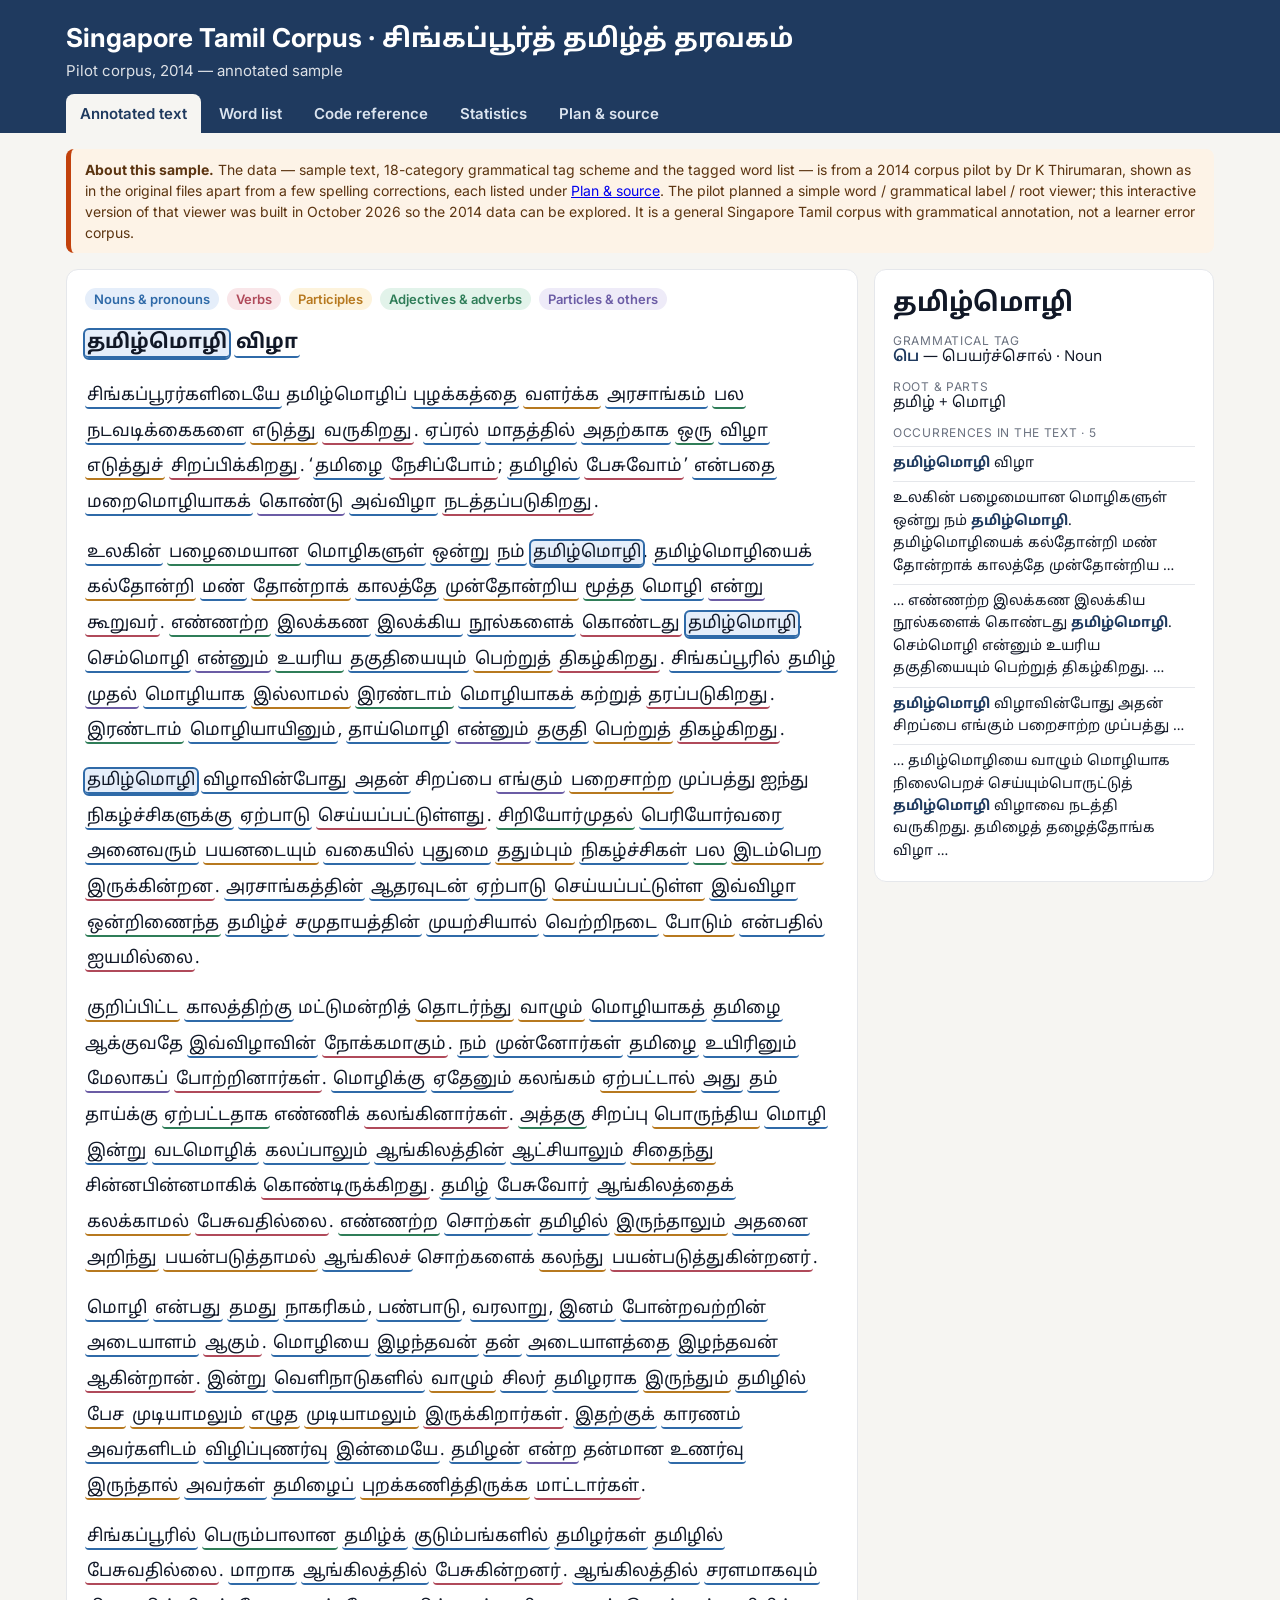
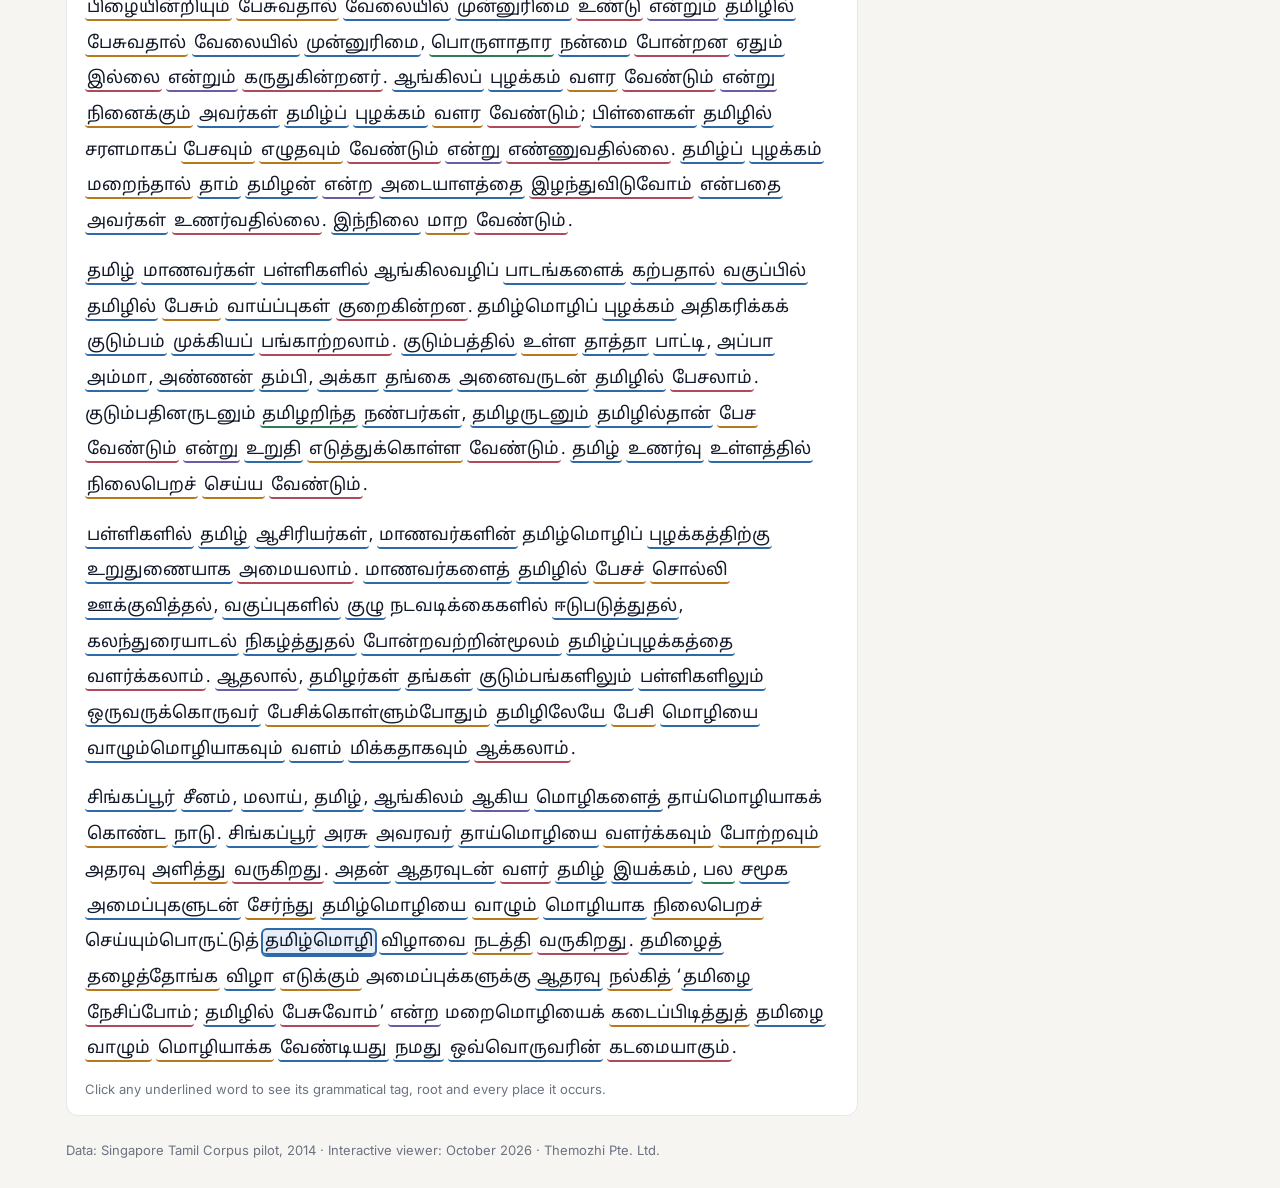
==== commit bc26225b: "2014 pilot viewer: show whole words around each occurrence (no broken letters) Co-Authored-By: Claud" ====
--- a/pilot-2014/index.html
+++ b/pilot-2014/index.html
@@ -90,7 +90,8 @@
 document.getElementById('text').innerHTML=html;
 document.getElementById('key').innerHTML=Object.entries(GN).map(([k,v])=>`<span class="g${k}">${v}</span>`).join('');
 const freq={};toks.forEach(t=>freq[t.w]=(freq[t.w]||0)+1);
-function kwic(w){const out=[];paras.forEach(p=>{let re=new RegExp('(^|[^\\u0B80-\\u0BFF])('+w+')(?![\\u0B80-\\u0BFF])','g'),m;while((m=re.exec(p))){const s=m.index+m[1].length;out.push(`…${esc(p.slice(Math.max(0,s-40),s))}<b>${w}</b>${esc(p.slice(s+w.length,s+w.length+40))}…`)}});return out}
+function kwic(w){const out=[];paras.forEach(p=>{let re=new RegExp('(^|[^\\u0B80-\\u0BFF])('+w+')(?![\\u0B80-\\u0BFF])','g'),m;while((m=re.exec(p))){const s=m.index+m[1].length;const L=p.slice(0,s).split(/\s+/),R=p.slice(s+w.length).split(/\s+/);const lw=L.slice(-6).join(' '),rw=R.slice(0,7).join(' ');
+out.push(`${L.length>6?'… ':''}${esc(lw)}<b>${w}</b>${esc(rw)}${R.length>7?' …':''}`)}});return out}
 function show(w){const e=E[w];document.querySelectorAll('.w.sel').forEach(x=>x.classList.remove('sel'));document.querySelectorAll(`.w[data-w="${CSS.escape(w)}"]`).forEach(x=>x.classList.add('sel'));
  const k=kwic(w);document.getElementById('side').innerHTML=`<div class="big ta">${esc(w)}</div><div class="lbl">Grammatical tag</div><div class="ta"><span class="code">${esc(e.tag)}</span> — ${esc(name(e.tag))}</div><div class="lbl">Root &amp; parts</div><div class="ta">${esc(e.parts||'—')}</div><div class="lbl">Occurrences in the text · ${k.length}</div>${k.map(x=>`<div class="kwic ta">${x}</div>`).join('')}`}
 document.getElementById('text').addEventListener('click',ev=>{const s=ev.target.closest('.w');if(s)show(s.dataset.w)});
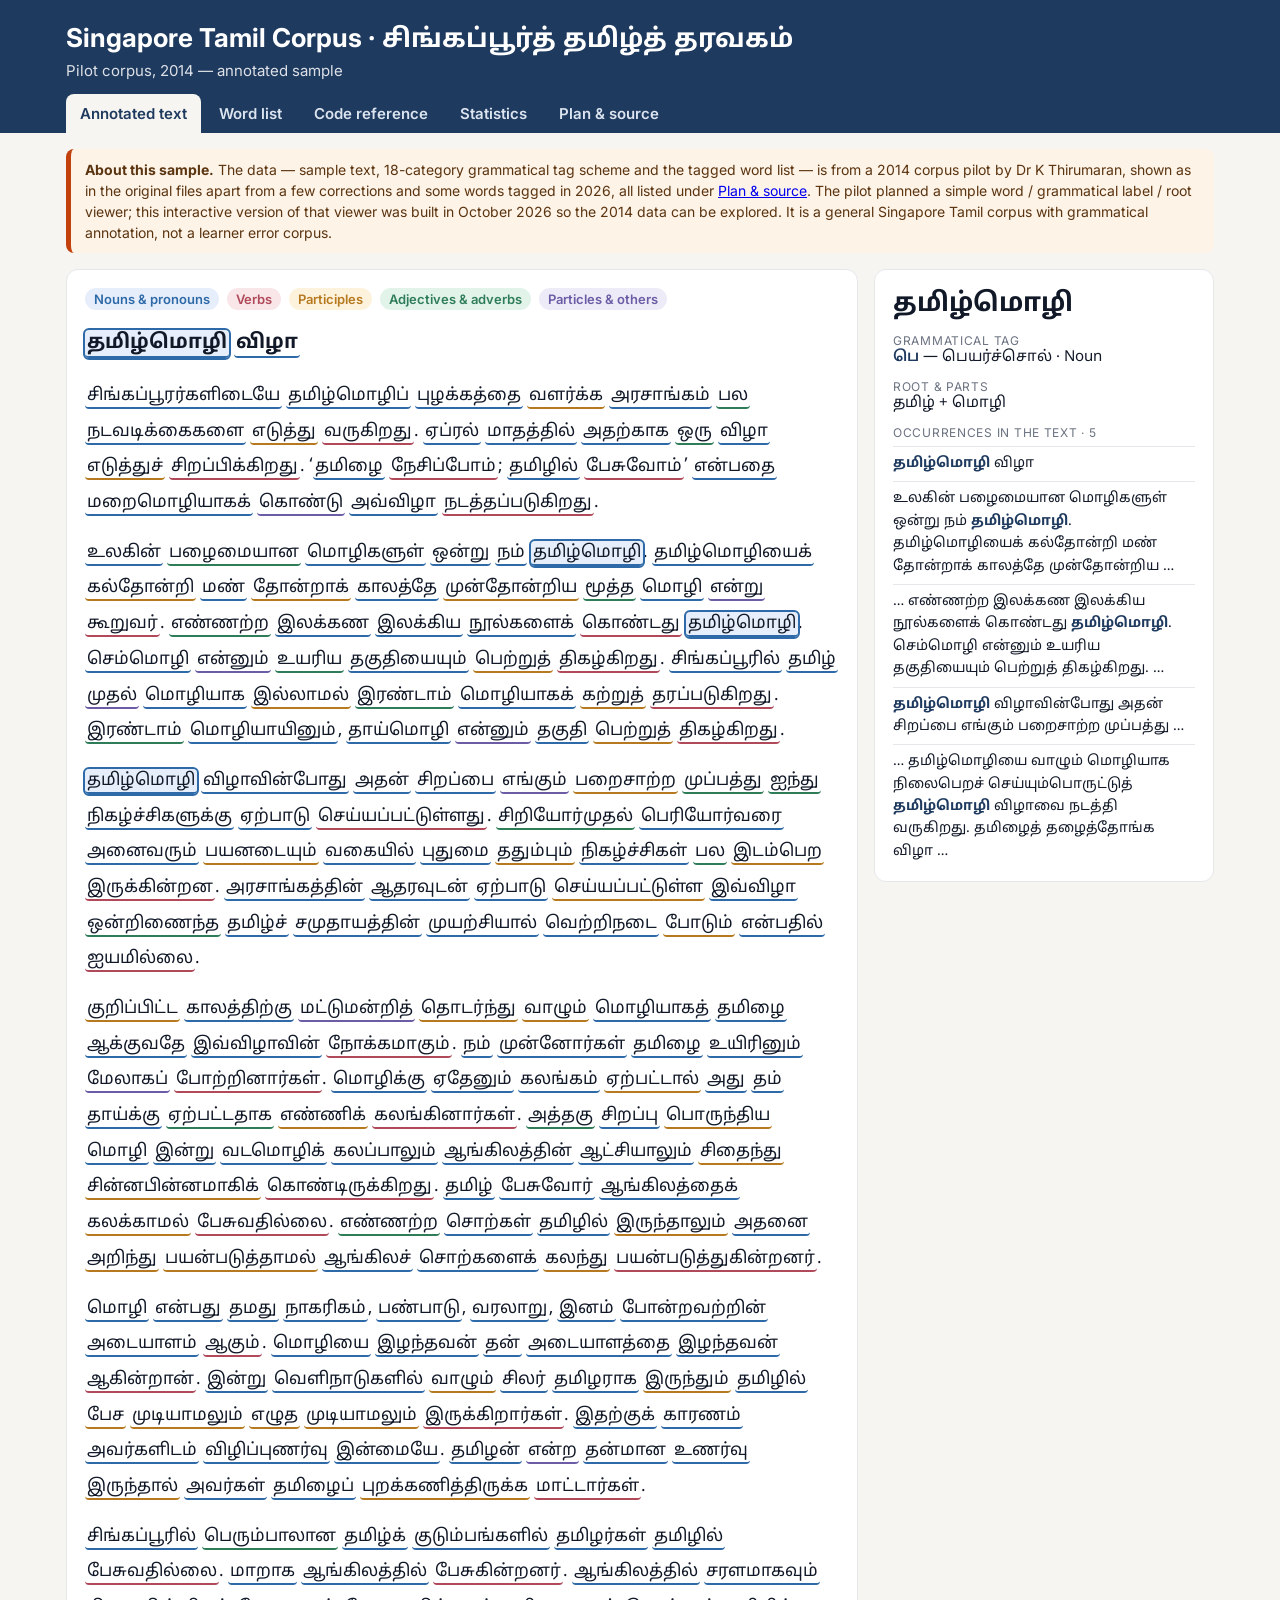
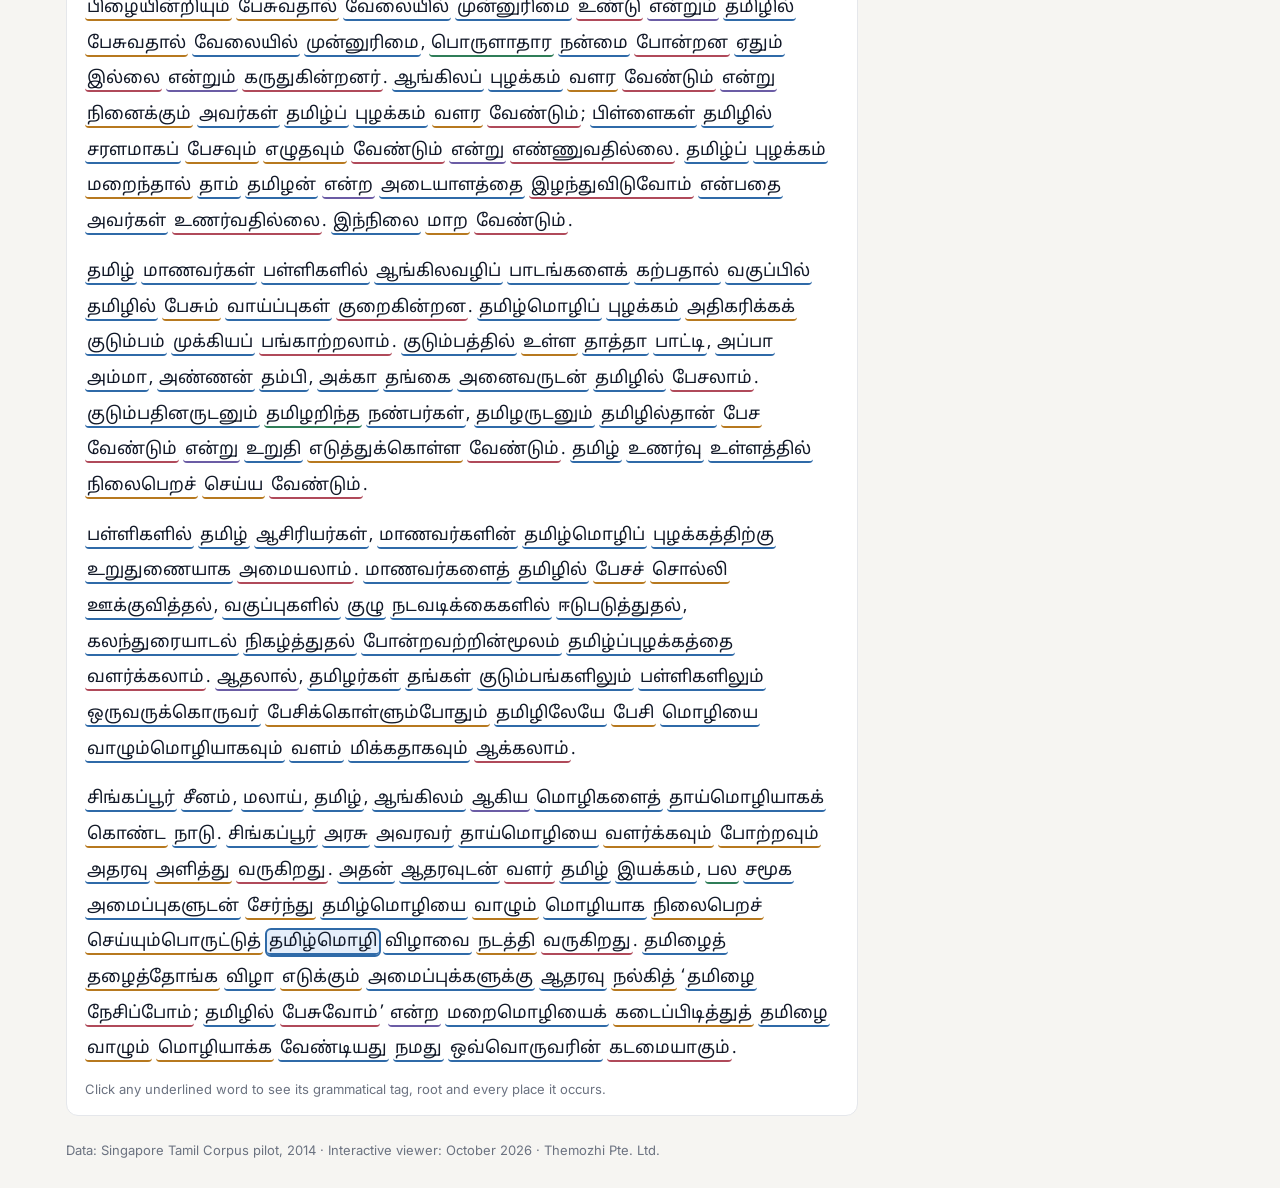
==== commit aa192b85: "2014 pilot viewer: நடவடிக்கைகளை parts corrected; every word in the text now tagged (2026 additions m" ====
--- a/pilot-2014/index.html
+++ b/pilot-2014/index.html
@@ -27,6 +27,7 @@
 table{width:100%;border-collapse:collapse;font-size:14px}th,td{text-align:left;padding:8px 10px;border-bottom:1px solid var(--line);vertical-align:top}
 th{background:#eef2f7;position:sticky;top:0;cursor:pointer;font-size:13px}tr:hover td{background:#fafbfc}
 .tools{display:flex;gap:10px;flex-wrap:wrap;margin-bottom:12px}input,select{font:inherit;padding:8px 10px;border:1px solid #cfd6df;border-radius:8px;background:#fff}input{flex:1;min-width:200px}
+.badge{display:inline-block;font-size:11px;font-weight:600;color:#7c2d12;background:#fdf3e7;border:1px solid #f3c99a;border-radius:999px;padding:1px 7px;margin-top:4px}
 .code{font-weight:600;color:var(--acc);white-space:nowrap}.muted{color:var(--muted)}
 .stats{display:grid;grid-template-columns:repeat(auto-fit,minmax(160px,1fr));gap:12px;margin-bottom:16px}
 .stat{background:#fff;border:1px solid var(--line);border-radius:12px;padding:14px}.stat .big{color:var(--acc)}
@@ -42,7 +43,7 @@
 <nav id="nav"><button data-p="text" class="on">Annotated text</button><button data-p="words">Word list</button><button data-p="tags">Code reference</button><button data-p="stats">Statistics</button><button data-p="about">Plan &amp; source</button></nav>
 </div></header>
 <main class="wrap">
-<div class="prov"><b>About this sample.</b> The data — sample text, 18-category grammatical tag scheme and the tagged word list — is from a 2014 corpus pilot by Dr K Thirumaran, shown as in the original files apart from a few spelling corrections, each listed under <a href="#" data-goto="about">Plan &amp; source</a>. The pilot planned a simple word / grammatical label / root viewer; this interactive version of that viewer was built in October 2026 so the 2014 data can be explored. It is a general Singapore Tamil corpus with grammatical annotation, not a learner error corpus.</div>
+<div class="prov"><b>About this sample.</b> The data — sample text, 18-category grammatical tag scheme and the tagged word list — is from a 2014 corpus pilot by Dr K Thirumaran, shown as in the original files apart from a few corrections and some words tagged in 2026, all listed under <a href="#" data-goto="about">Plan &amp; source</a>. The pilot planned a simple word / grammatical label / root viewer; this interactive version of that viewer was built in October 2026 so the 2014 data can be explored. It is a general Singapore Tamil corpus with grammatical annotation, not a learner error corpus.</div>
 
 <section class="panel on" id="p-text"><div class="grid">
  <div class="card"><div class="key" id="key"></div><div class="text ta" id="text"></div><div class="muted" style="font-size:13px">Click any underlined word to see its grammatical tag, root and every place it occurs.</div></div>
@@ -66,11 +67,13 @@
 <section class="panel" id="p-about"><div class="card"><h3 style="margin-top:0">Corpus plan (6 September 2014)</h3><ul class="plan ta" id="plan"></ul></div>
 <div class="card"><h3 style="margin-top:0">Corrections made in 2026</h3><p class="muted" style="margin-top:0">Spelling errors found in the 2014 files, corrected on review:</p>
 <table><thead><tr><th>Where</th><th>2014 file</th><th>Corrected</th></tr></thead><tbody id="corr" class="ta"></tbody></table></div>
-<div class="card"><h3 style="margin-top:0">Source files</h3><p class="muted" style="line-height:1.6">Two working documents by Thirumaran Krishnamoorthy: the annotated sample (created April 2014) and the corpus plan (6 September 2014). Their content is reproduced here without changes; the colour grouping and search are display aids added in 2026.</p></div></section>
+<div class="card"><h3 style="margin-top:0">Tagging completed in 2026</h3><p class="muted" style="margin-top:0;line-height:1.6">Some words in the 2014 text had no tag. Where the 2014 word list had the same word in a slightly different form (for example with a joining consonant, எண்ணி / எண்ணிக்), the text word is now linked to that 2014 entry. Words with no 2014 entry were tagged in 2026 and are marked “tag added in 2026”. The text itself is unchanged, including its original spellings (for example அதரவு, கலங்கம்).</p>
+<table><thead><tr><th>Word in the text</th><th>How it is tagged now</th></tr></thead><tbody id="added" class="ta"></tbody></table></div>
+<div class="card"><h3 style="margin-top:0">Source files</h3><p class="muted" style="line-height:1.6">Two working documents by Thirumaran Krishnamoorthy: the annotated sample (created April 2014) and the corpus plan (6 September 2014). Their content is reproduced here as written, except for the corrections and the completed tagging listed above; the colour grouping and search are display aids added in 2026.</p></div></section>
 <footer>Data: Singapore Tamil Corpus pilot, 2014 · Interactive viewer: October 2026 · Themozhi Pte. Ltd.</footer>
 </main>
 <script>
-const D={"title": "தமிழ்மொழி விழா", "paras": ["சிங்கப்பூரர்களிடையே தமிழ்மொழிப் புழக்கத்தை வளர்க்க அரசாங்கம் பல நடவடிக்கைகளை எடுத்து வருகிறது. ஏப்ரல் மாதத்தில் அதற்காக ஒரு விழா எடுத்துச் சிறப்பிக்கிறது. ‘தமிழை நேசிப்போம்; தமிழில் பேசுவோம்’ என்பதை மறைமொழியாகக் கொண்டு அவ்விழா நடத்தப்படுகிறது.", "உலகின் பழைமையான மொழிகளுள் ஒன்று நம் தமிழ்மொழி. தமிழ்மொழியைக் கல்தோன்றி மண் தோன்றாக் காலத்தே முன்தோன்றிய மூத்த மொழி என்று கூறுவர். எண்ணற்ற இலக்கண இலக்கிய நூல்களைக் கொண்டது தமிழ்மொழி. செம்மொழி என்னும் உயரிய தகுதியையும் பெற்றுத் திகழ்கிறது. சிங்கப்பூரில் தமிழ் முதல் மொழியாக இல்லாமல் இரண்டாம் மொழியாகக் கற்றுத் தரப்படுகிறது. இரண்டாம் மொழியாயினும், தாய்மொழி என்னும் தகுதி பெற்றுத் திகழ்கிறது.", "தமிழ்மொழி விழாவின்போது அதன் சிறப்பை எங்கும் பறைசாற்ற முப்பத்து ஐந்து நிகழ்ச்சிகளுக்கு ஏற்பாடு செய்யப்பட்டுள்ளது. சிறியோர்முதல் பெரியோர்வரை அனைவரும் பயனடையும் வகையில் புதுமை ததும்பும் நிகழ்ச்சிகள் பல இடம்பெற இருக்கின்றன. அரசாங்கத்தின் ஆதரவுடன் ஏற்பாடு செய்யப்பட்டுள்ள இவ்விழா ஒன்றிணைந்த தமிழ்ச் சமுதாயத்தின் முயற்சியால் வெற்றிநடை போடும் என்பதில் ஐயமில்லை.", "குறிப்பிட்ட காலத்திற்கு மட்டுமன்றித் தொடர்ந்து வாழும் மொழியாகத் தமிழை ஆக்குவதே இவ்விழாவின் நோக்கமாகும். நம் முன்னோர்கள் தமிழை உயிரினும் மேலாகப் போற்றினார்கள். மொழிக்கு ஏதேனும் கலங்கம் ஏற்பட்டால் அது தம் தாய்க்கு ஏற்பட்டதாக எண்ணிக் கலங்கினார்கள். அத்தகு சிறப்பு பொருந்திய மொழி இன்று வடமொழிக் கலப்பாலும் ஆங்கிலத்தின் ஆட்சியாலும் சிதைந்து சின்னபின்னமாகிக் கொண்டிருக்கிறது. தமிழ் பேசுவோர் ஆங்கிலத்தைக் கலக்காமல் பேசுவதில்லை. எண்ணற்ற சொற்கள் தமிழில் இருந்தாலும் அதனை அறிந்து பயன்படுத்தாமல் ஆங்கிலச் சொற்களைக் கலந்து பயன்படுத்துகின்றனர்.", "மொழி என்பது தமது நாகரிகம், பண்பாடு, வரலாறு, இனம் போன்றவற்றின் அடையாளம் ஆகும். மொழியை இழந்தவன் தன் அடையாளத்தை இழந்தவன் ஆகின்றான். இன்று வெளிநாடுகளில் வாழும் சிலர் தமிழராக இருந்தும் தமிழில் பேச முடியாமலும் எழுத முடியாமலும் இருக்கிறார்கள். இதற்குக் காரணம் அவர்களிடம் விழிப்புணர்வு இன்மையே. தமிழன் என்ற தன்மான உணர்வு இருந்தால் அவர்கள் தமிழைப் புறக்கணித்திருக்க மாட்டார்கள்.", "சிங்கப்பூரில் பெரும்பாலான தமிழ்க் குடும்பங்களில் தமிழர்கள் தமிழில் பேசுவதில்லை. மாறாக ஆங்கிலத்தில் பேசுகின்றனர். ஆங்கிலத்தில் சரளமாகவும் பிழையின்றியும் பேசுவதால் வேலையில் முன்னுரிமை உண்டு என்றும் தமிழில் பேசுவதால் வேலையில் முன்னுரிமை, பொருளாதார நன்மை போன்றன ஏதும் இல்லை என்றும் கருதுகின்றனர். ஆங்கிலப் புழக்கம் வளர வேண்டும் என்று நினைக்கும் அவர்கள் தமிழ்ப் புழக்கம் வளர வேண்டும்; பிள்ளைகள் தமிழில் சரளமாகப் பேசவும் எழுதவும் வேண்டும் என்று எண்ணுவதில்லை. தமிழ்ப் புழக்கம் மறைந்தால் தாம் தமிழன் என்ற அடையாளத்தை இழந்துவிடுவோம் என்பதை அவர்கள் உணர்வதில்லை. இந்நிலை மாற வேண்டும்.", "தமிழ் மாணவர்கள் பள்ளிகளில் ஆங்கிலவழிப் பாடங்களைக் கற்பதால் வகுப்பில் தமிழில் பேசும் வாய்ப்புகள் குறைகின்றன. தமிழ்மொழிப் புழக்கம் அதிகரிக்கக் குடும்பம் முக்கியப் பங்காற்றலாம். குடும்பத்தில் உள்ள தாத்தா பாட்டி, அப்பா அம்மா, அண்ணன் தம்பி, அக்கா தங்கை அனைவருடன் தமிழில் பேசலாம். குடும்பதினருடனும் தமிழறிந்த நண்பர்கள், தமிழருடனும் தமிழில்தான் பேச வேண்டும் என்று உறுதி எடுத்துக்கொள்ள வேண்டும். தமிழ் உணர்வு உள்ளத்தில் நிலைபெறச் செய்ய வேண்டும்.", "பள்ளிகளில் தமிழ் ஆசிரியர்கள், மாணவர்களின் தமிழ்மொழிப் புழக்கத்திற்கு உறுதுணையாக அமையலாம். மாணவர்களைத் தமிழில் பேசச் சொல்லி ஊக்குவித்தல், வகுப்புகளில் குழு நடவடிக்கைகளில் ஈடுபடுத்துதல், கலந்துரையாடல் நிகழ்த்துதல் போன்றவற்றின்மூலம் தமிழ்ப்புழக்கத்தை வளர்க்கலாம். ஆதலால், தமிழர்கள் தங்கள் குடும்பங்களிலும் பள்ளிகளிலும் ஒருவருக்கொருவர் பேசிக்கொள்ளும்போதும் தமிழிலேயே பேசி மொழியை வாழும்மொழியாகவும் வளம் மிக்கதாகவும் ஆக்கலாம்.", "சிங்கப்பூர் சீனம், மலாய், தமிழ், ஆங்கிலம் ஆகிய மொழிகளைத் தாய்மொழியாகக் கொண்ட நாடு. சிங்கப்பூர் அரசு அவரவர் தாய்மொழியை வளர்க்கவும் போற்றவும் அதரவு அளித்து வருகிறது. அதன் ஆதரவுடன் வளர் தமிழ் இயக்கம், பல சமூக அமைப்புகளுடன் சேர்ந்து தமிழ்மொழியை வாழும் மொழியாக நிலைபெறச் செய்யும்பொருட்டுத் தமிழ்மொழி விழாவை நடத்தி வருகிறது. தமிழைத் தழைத்தோங்க விழா எடுக்கும் அமைப்புக்களுக்கு ஆதரவு நல்கித் ‘தமிழை நேசிப்போம்; தமிழில் பேசுவோம்’ என்ற மறைமொழியைக் கடைப்பிடித்துத் தமிழை வாழும் மொழியாக்க வேண்டியது நமது ஒவ்வொருவரின் கடமையாகும்."], "tags": [["1", "பெயர்ச்சொல்", "Noun", "பெ"], ["2", "வினைச்சொல்", "verb", "வி"], ["3", "பெயரெச்சம்", "Relative participle", "பெ.எ"], ["4", "வினையெச்சம்", "Verbal Participle", "வி.எ"], ["5", "குறிப்புப் பெயரெச்சம்", "Appellative relative participle", "கு.பெ.எச்"], ["6", "குறிப்பு வினையெச்சம்", "Appellative verbal participle", "கு.வி.எச்"], ["7", "எதிர்மறைப் பெயரெச்சம்", "Negative relative participle", "எதி.ம.பெ.எச்"], ["8", "எதிர்மறை வினையெச்சம்", "Negative verbal participle", "எதி.ம.வி.எச்"], ["9", "தொழிற்பெயர்", "Verbal noun", "தொ.பெ"], ["10", "வினையாலணையும் பெயர்", "Participial noun", "வி.அ.பெ"], ["11", "சொல்லுருபு", "Postposition", "சொ.உரு"], ["12", "பதிலிடு பெயர்", "pronoun", "பதி.பெ"], ["13", "பெயரடை", "Adjective", "பெ.அ"], ["14", "வினையடை", "Adverb", "வி.அ"], ["15", "வினைமுற்று", "Finite Verb", "வி.மு"], ["16", "அடுக்குத்தொடர்", "Reduplication", "அ.தொ"], ["17", "வியங்கோள்", "Optative", "வியங்"], ["18", "இடைச்சொல்", "", "இ.சொல்"]], "entries": [{"w": "அக்கா", "tag": "பெ", "parts": ""}, {"w": "அடையாளத்தை", "tag": "பெ", "parts": "அடையாளம் + ஐ"}, {"w": "அடையாளம்", "tag": "பெ", "parts": ""}, {"w": "அண்ணன்", "tag": "பெ", "parts": ""}, {"w": "அத்தகு", "tag": "பெ.அ", "parts": "அ + தகு"}, {"w": "அதற்காக", "tag": "பி.பெ", "parts": "அதற்கு + ஆக"}, {"w": "அதன்", "tag": "பி.பெ", "parts": ""}, {"w": "அதனை", "tag": "பி.பெ", "parts": "அதன் + ஐ"}, {"w": "அதிகரிக்க", "tag": "வி.எ", "parts": "அதிகரி"}, {"w": "அது", "tag": "பி.பெ", "parts": ""}, {"w": "அப்பா", "tag": "பெ", "parts": ""}, {"w": "அம்மா", "tag": "பெ", "parts": ""}, {"w": "அமைப்புகளுக்கு", "tag": "பெ", "parts": "அமைப்பு + கள் + கு"}, {"w": "அமைப்புகளுடன்", "tag": "பெ", "parts": "அமைப்பு + கள் + உடன்"}, {"w": "அமையலாம்", "tag": "வி.மு", "parts": "அமை"}, {"w": "அரசாங்கத்தின்", "tag": "பெ", "parts": "அரசாங்கம் + இன்"}, {"w": "அரசாங்கம்", "tag": "பெ", "parts": ""}, {"w": "அரசு", "tag": "பெ", "parts": ""}, {"w": "அவ்விழா", "tag": "பெ", "parts": "அ + விழா"}, {"w": "அவர்கள்", "tag": "பி.பெ", "parts": "அவர் + கள்"}, {"w": "அவர்களிடம்", "tag": "பி.பெ", "parts": "அவர் + கள் + இடம்"}, {"w": "அவரவர்", "tag": "பி.பெ", "parts": "அவர் + அவர்"}, {"w": "அளித்து", "tag": "வி.எ", "parts": "அளி"}, {"w": "அறிந்து", "tag": "வி.எ", "parts": "அறி"}, {"w": "அனைவருடன்", "tag": "பெ", "parts": "அனைவர் + உடன்"}, {"w": "அனைவரும்", "tag": "பெ", "parts": "அனைவர் + உம்"}, {"w": "ஆக்கலாம்", "tag": "வி.மு", "parts": "ஆக்கு"}, {"w": "ஆகிய", "tag": "இ.சொ", "parts": ""}, {"w": "ஆகின்றான்", "tag": "வி.மு", "parts": "ஆகு"}, {"w": "ஆகும்", "tag": "வி.மு", "parts": "ஆகு"}, {"w": "ஆங்கிலச்", "tag": "பெ", "parts": "ஆங்கலம்"}, {"w": "ஆங்கிலத்தில்", "tag": "பெ", "parts": "ஆங்கிலம் + இல்"}, {"w": "ஆங்கிலத்தின்", "tag": "பெ", "parts": "ஆங்கிலம் + இன்"}, {"w": "ஆங்கிலத்தைக்", "tag": "பெ", "parts": "ஆங்கிலம் + ஐ"}, {"w": "ஆங்கிலப்", "tag": "பெ", "parts": "ஆங்கிலம்"}, {"w": "ஆங்கிலம்", "tag": "பெ", "parts": "ஆங்கிலம்"}, {"w": "ஆங்கிலம்வழிப்", "tag": "பெ", "parts": "ஆங்கிலம் + வழி"}, {"w": "ஆசிரியர்கள்", "tag": "பெ", "parts": "ஆசிரியர் + கள்"}, {"w": "ஆட்சியாலும்", "tag": "பெ", "parts": "ஆட்சி + ஆல் + உம்"}, {"w": "ஆதரவு", "tag": "பெ", "parts": ""}, {"w": "ஆதரவுடன்", "tag": "பெ", "parts": "ஆதரவு + உடன்"}, {"w": "ஆதலால்", "tag": "இ.சொ", "parts": ""}, {"w": "இடம்பெற", "tag": "வி.எ", "parts": "இடம்பெறு"}, {"w": "இதற்குக்", "tag": "பி.பெ", "parts": "இது + கு"}, {"w": "இந்நிலை", "tag": "பெ", "parts": "இ + நிலை"}, {"w": "இயக்கம்", "tag": "பெ", "parts": ""}, {"w": "இரண்டாம்", "tag": "பெ.அ", "parts": "இரண்டு + ஆம்"}, {"w": "இருக்கிறார்கள்", "tag": "வி.மு", "parts": "இரு"}, {"w": "இருக்கின்றன", "tag": "வி.மு", "parts": "இரு"}, {"w": "இருந்தால்", "tag": "வி.எ", "parts": "இரு"}, {"w": "இருந்தாலும்", "tag": "வி.எ", "parts": "இரு"}, {"w": "இருந்தும்", "tag": "வி.எ", "parts": "இரு"}, {"w": "இல்லாமல்", "tag": "எதி.ம.கு.வி.எ", "parts": ""}, {"w": "இல்லை", "tag": "கு.வி.மு", "parts": "இல்"}, {"w": "இலக்கண", "tag": "பெ", "parts": "இலக்கணம்"}, {"w": "இலக்கிய", "tag": "பெ", "parts": "இலக்கியம்"}, {"w": "இவ்விழா", "tag": "பெ", "parts": "இ + விழா"}, {"w": "இவ்விழாவின்", "tag": "பெ", "parts": "இ + விழா + இன்"}, {"w": "இழந்தவன்", "tag": "வி.அ.பெ", "parts": ""}, {"w": "இழந்துவிடுவோம்", "tag": "வி.மு", "parts": "இழ"}, {"w": "இன்மையே", "tag": "பெ", "parts": "இன்மை + ஏ"}, {"w": "இன்று", "tag": "பெ", "parts": ""}, {"w": "இனம்", "tag": "பெ", "parts": ""}, {"w": "ஈடுபடுத்துதல்", "tag": "தொ.பெ", "parts": ""}, {"w": "உண்டு", "tag": "கு.வி.மு", "parts": ""}, {"w": "உணர்வதில்லை", "tag": "வி.மு", "parts": "உணர்வது + இல்லை"}, {"w": "உணர்வு", "tag": "பெ", "parts": ""}, {"w": "உயரிய", "tag": "பெ.அ", "parts": ""}, {"w": "உயிரினும்", "tag": "பெ", "parts": "உயிர் + இன் + உம்"}, {"w": "உலகின்", "tag": "பெ", "parts": "உலகு + இன்"}, {"w": "உள்ள", "tag": "கு.பெ.எ", "parts": ""}, {"w": "உள்ளத்தில்", "tag": "பெ", "parts": "உள்ளம் + இல்"}, {"w": "உறுதி", "tag": "பெ", "parts": ""}, {"w": "உறுதுணையாக", "tag": "பெ", "parts": "உறு + துணையாக"}, {"w": "ஊக்குவித்தல்", "tag": "பெ", "parts": "ஊக்குவி"}, {"w": "எங்கும்", "tag": "வினாச்சொல்", "parts": "எங்கு + உம்"}, {"w": "எடுக்கும்", "tag": "வி.எ", "parts": "எடு"}, {"w": "எடுத்து", "tag": "வி.எ", "parts": "எடு"}, {"w": "எடுத்துக்கொள்ள", "tag": "வி.எ", "parts": "எடு"}, {"w": "எடுத்துச்", "tag": "வி.எ", "parts": "எடு"}, {"w": "எண்ணற்ற", "tag": "பெ.அ", "parts": "எண் + அற்ற"}, {"w": "எண்ணி", "tag": "வி.எ", "parts": "எண்ணு"}, {"w": "எண்ணுவதில்லை", "tag": "வி.மு", "parts": "எண்ணு"}, {"w": "எழுத", "tag": "வி.எ", "parts": "எழுது"}, {"w": "எழுதவும்", "tag": "வி.எ", "parts": "எழுது"}, {"w": "என்பதில்", "tag": "பெ", "parts": "என்பது + இல்"}, {"w": "என்பது", "tag": "பெ", "parts": ""}, {"w": "என்பதை", "tag": "பெ", "parts": "என்பது + ஐ"}, {"w": "என்ற", "tag": "இ.சொ", "parts": ""}, {"w": "என்று", "tag": "இ.சொ", "parts": ""}, {"w": "என்றும்", "tag": "இ.சொ", "parts": "என்று + உம்"}, {"w": "என்னும்", "tag": "இ.சொ", "parts": ""}, {"w": "ஏதும்", "tag": "பெ", "parts": "ஏது + உம்"}, {"w": "ஏதேனும்", "tag": "பெ", "parts": ""}, {"w": "ஏப்ரல்", "tag": "பெ", "parts": ""}, {"w": "ஏற்பட்டதாக", "tag": "வி.அ", "parts": ""}, {"w": "ஏற்பட்டால்", "tag": "வி.எ", "parts": ""}, {"w": "ஏற்பாடு", "tag": "பெ", "parts": ""}, {"w": "ஐயமில்லை", "tag": "கு.வி.மு", "parts": "ஐயம் + இல்லை"}, {"w": "ஒரு", "tag": "பெ.அ", "parts": ""}, {"w": "ஒருவருக்கொருவர்", "tag": "பெ", "parts": "ஒருவருக்கு + ஒருவர்"}, {"w": "ஒவ்வொருவரின்", "tag": "பெ", "parts": "ஒரு + ஒருவர் + இன்"}, {"w": "ஒன்றிணைந்த", "tag": "பெ.அ", "parts": "ஒன்று + இணைந்த"}, {"w": "ஒன்று", "tag": "பெ", "parts": ""}, {"w": "கடமையாகும்", "tag": "வி.மு", "parts": "கடமை + ஆகும்"}, {"w": "கடைப்பிடித்துத்", "tag": "வி.எ", "parts": "கடைப்பிடி"}, {"w": "கருதுகின்றனர்", "tag": "வி.மு", "parts": "கருது"}, {"w": "கல்தோன்றி", "tag": "வி.எ", "parts": "கல் + தோன்று"}, {"w": "கலக்காமல்", "tag": "எதி.ம.வி.எ", "parts": "கல"}, {"w": "கலங்கினார்கள்", "tag": "வி.மு", "parts": "கலங்கு"}, {"w": "கலந்து", "tag": "வி.எ", "parts": "கல"}, {"w": "கலந்துரையாடல்", "tag": "தொ.பெ", "parts": "கலந்து + உரையாடல்"}, {"w": "கலப்பாலும்", "tag": "பெ", "parts": "கலப்பு + ஆல்"}, {"w": "களங்கம்", "tag": "பெ", "parts": ""}, {"w": "கற்பதால்", "tag": "பெ", "parts": "கற்பது + ஆல்"}, {"w": "கற்று", "tag": "வி.எ", "parts": ""}, {"w": "காரணம்", "tag": "பெ", "parts": ""}, {"w": "காலத்திற்கு", "tag": "பெ", "parts": "காலம் + கு"}, {"w": "காலத்தே", "tag": "பெ", "parts": "காலம் + ஏ"}, {"w": "குடும்பங்களில்", "tag": "பெ", "parts": "குடும்பம் + கள் + இல்"}, {"w": "குடும்பங்களிலும்", "tag": "பெ", "parts": "குடும்பங்கள் + இல் + உம்"}, {"w": "குடும்பத்தில்", "tag": "பெ", "parts": "குடும்பம் + இல்"}, {"w": "குடும்பத்தினருடனும்", "tag": "பெ", "parts": "குடும்பம் + இன் + உடனும்"}, {"w": "குடும்பம்", "tag": "பெ", "parts": ""}, {"w": "குழு", "tag": "பெ", "parts": ""}, {"w": "குறிப்பிட்ட", "tag": "பெ.எ", "parts": ""}, {"w": "குறைகின்றன", "tag": "வி.மு", "parts": "குறை"}, {"w": "கூறுவர்", "tag": "வி.மு", "parts": "கூறு"}, {"w": "கொண்ட", "tag": "வி.எ", "parts": "கொள்"}, {"w": "கொண்டது", "tag": "வி.மு", "parts": "கொள்"}, {"w": "கொண்டிருக்கிறது", "tag": "வி.மு", "parts": "கொள் + இரு"}, {"w": "கொண்டு", "tag": "இ.சொ", "parts": ""}, {"w": "சமுதாயத்தின்", "tag": "பெ", "parts": "சமுதாயம் + இன்"}, {"w": "சமூக", "tag": "பெ", "parts": "சமூகம்"}, {"w": "சரளமாக", "tag": "பெ", "parts": "சரளம் + ஆக"}, {"w": "சரளமாகவும்", "tag": "பெ", "parts": "சரளம் + ஆக + உம்"}, {"w": "சிங்கப்பூர்", "tag": "பெ", "parts": ""}, {"w": "சிங்கப்பூரர்களிடையே", "tag": "பெ", "parts": "சிங்கப்பூரர் + கள் + இடையே"}, {"w": "சிங்கப்பூரில்", "tag": "பெ", "parts": "சிங்கப்பூர் + இல்"}, {"w": "சிதைந்து", "tag": "வி.எ", "parts": "சிதை"}, {"w": "சிலர்", "tag": "பெ", "parts": ""}, {"w": "சிறப்பிக்கிறது", "tag": "வி.மு", "parts": "சிறப்பி"}, {"w": "சிறியோர்முதல்", "tag": "பெ.அ", "parts": "சிறியோர் + முதல்"}, {"w": "சின்னபின்னமாகி", "tag": "வி.எ", "parts": "சின்னபின்னம் + ஆகி"}, {"w": "சீனம்", "tag": "பெ", "parts": ""}, {"w": "செம்மொழி", "tag": "பெ", "parts": ""}, {"w": "செய்ய", "tag": "வி.எ", "parts": "செய்"}, {"w": "செய்யப்பட்டுள்ள", "tag": "பெ.எ", "parts": "செய்யப்படு"}, {"w": "செய்யப்பட்டுள்ளது", "tag": "வி.மு", "parts": "செய்யப்படு"}, {"w": "செய்யும்பொருட்டு", "tag": "வி.எ", "parts": "செய் + பொருட்டு"}, {"w": "சேர்ந்து", "tag": "வி.எ", "parts": "சேர்"}, {"w": "சொல்லி", "tag": "வி.எ", "parts": "சொல்"}, {"w": "சொற்கள்", "tag": "பெ", "parts": ""}, {"w": "சொற்களை", "tag": "பெ", "parts": "சொற்கள் + ஐ"}, {"w": "தகுதி", "tag": "பெ", "parts": ""}, {"w": "தகுதியையும்", "tag": "பெ", "parts": "தகுதி + ஐ + உம்"}, {"w": "தங்கள்", "tag": "பி.பெ", "parts": ""}, {"w": "தங்கை", "tag": "பெ", "parts": ""}, {"w": "ததும்பும்", "tag": "பெ.எ", "parts": "ததும்பு"}, {"w": "தம்", "tag": "பி.பெ", "parts": ""}, {"w": "தம்பி", "tag": "பெ", "parts": ""}, {"w": "தமது", "tag": "பி.பெ", "parts": ""}, {"w": "தமிழ்", "tag": "பெ", "parts": ""}, {"w": "தமிழ்க்", "tag": "பெ", "parts": ""}, {"w": "தமிழ்ச்", "tag": "பெ", "parts": ""}, {"w": "தமிழ்ப்", "tag": "பெ", "parts": ""}, {"w": "தமிழ்ப்புழக்கத்தை", "tag": "பெ", "parts": "தமிழ் + புழக்கம் + ஐ"}, {"w": "தமிழ்மொழி", "tag": "பெ", "parts": "தமிழ் + மொழி"}, {"w": "தமிழ்மொழியை", "tag": "பெ", "parts": "தமிழ்மொழி + ஐ"}, {"w": "தமிழ்மொழியைக்", "tag": "பெ", "parts": "தமிழ்மொழி + ஐ"}, {"w": "தமிழர்கள்", "tag": "பெ", "parts": "தமிழர் + கள்"}, {"w": "தமிழராக", "tag": "பெ", "parts": "தமிழர் + ஆக"}, {"w": "தமிழருடனும்", "tag": "பெ", "parts": "தமிழர் + உடன்"}, {"w": "தமிழறிந்த", "tag": "பெ.அ", "parts": "தமிழ் + அறி"}, {"w": "தமிழன்", "tag": "பெ", "parts": "தமிழ் + அன்"}, {"w": "தமிழில்", "tag": "பெ", "parts": "தமிழ் + இல்"}, {"w": "தமிழில்தான்", "tag": "பெ", "parts": "தமிழ் + இல் + தான்"}, {"w": "தமிழிலேயே", "tag": "பெ", "parts": "தமிழ் + இல் + ஏ + ஏ"}, {"w": "தமிழை", "tag": "பெ", "parts": "தமிழ் + ஐ"}, {"w": "தமிழைத்", "tag": "பெ", "parts": "தமிழ் + ஐ"}, {"w": "தமிழைப்", "tag": "பெ", "parts": "தமிழ் + ஐ"}, {"w": "தரப்படுகிறது", "tag": "வி.மு", "parts": "தா"}, {"w": "தழைத்தோங்க", "tag": "வி.எ", "parts": "தழைத்தோங்கு"}, {"w": "தன்", "tag": "பி.பெ", "parts": ""}, {"w": "தன்மானம்", "tag": "பெ", "parts": "தன் + மானம்"}, {"w": "தாத்தா", "tag": "பெ", "parts": ""}, {"w": "தாம்", "tag": "பி.பெ", "parts": ""}, {"w": "தாய்மொழி", "tag": "பெ", "parts": ""}, {"w": "தாய்மொழியாகப்", "tag": "பெ", "parts": "தாய்மொழி + ஆக"}, {"w": "தாய்மொழியை", "tag": "பெ", "parts": "தாய்மொழி + ஐ"}, {"w": "திகழ்கிறது", "tag": "வி.மு", "parts": "திகழ்"}, {"w": "தொடர்ந்து", "tag": "வி.எ", "parts": ""}, {"w": "தோன்றாக்", "tag": "ஈ.எதி.ம.பெ.எச்", "parts": ""}, {"w": "நடத்தப்படுகிறது", "tag": "வி.மு", "parts": ""}, {"w": "நடத்தி", "tag": "வி.எ", "parts": ""}, {"w": "நடவடிக்கைகளை", "tag": "பெ", "parts": "நடவடிக்கை + கள் + இல்"}, {"w": "நண்பர்கள்", "tag": "பெ", "parts": ""}, {"w": "நம்", "tag": "பி.பெ", "parts": ""}, {"w": "நமது", "tag": "பி.பெ", "parts": ""}, {"w": "நல்கித்", "tag": "வி.எ", "parts": ""}, {"w": "நன்மை", "tag": "பெ", "parts": ""}, {"w": "நாகரிகம்", "tag": "பெ", "parts": ""}, {"w": "நாடு", "tag": "பெ", "parts": ""}, {"w": "நிகழ்ச்சிகள்", "tag": "பெ", "parts": ""}, {"w": "நிகழ்ச்சிகளுக்கு", "tag": "பெ", "parts": "நிகழ்ச்சி + கள் + கு"}, {"w": "நிகழ்த்துதல்", "tag": "தொ.பெ", "parts": "நிகழ்த்து + தல்"}, {"w": "நிலைபெறச்", "tag": "வி.எ", "parts": "நிலைபெறு"}, {"w": "நினைக்கும்", "tag": "பெ.எ", "parts": ""}, {"w": "நூல்களைக்", "tag": "பெ", "parts": ""}, {"w": "நேசிப்போம்", "tag": "வி.மு", "parts": ""}, {"w": "நோக்கமாகும்", "tag": "வி.மு", "parts": ""}, {"w": "பங்காற்றலாம்", "tag": "வி.மு", "parts": ""}, {"w": "பண்பாடு", "tag": "பெ", "parts": ""}, {"w": "பயன்படுத்தாமல்", "tag": "எதி.ம.வி.எ", "parts": ""}, {"w": "பயன்படுத்துகின்றனர்", "tag": "வி.மு", "parts": ""}, {"w": "பயனடையும்", "tag": "பெ.எ", "parts": ""}, {"w": "பல", "tag": "பெ.அ", "parts": ""}, {"w": "பழைமையான", "tag": "பெ.அ", "parts": ""}, {"w": "பள்ளிகளில்", "tag": "பெ", "parts": "பள்ளி + கள் + இல்"}, {"w": "பள்ளிகளிலும்", "tag": "பெ", "parts": ""}, {"w": "பறைசாற்ற", "tag": "வி.எ", "parts": ""}, {"w": "பாட்டி", "tag": "பெ", "parts": ""}, {"w": "பாடங்களைக்", "tag": "பெ", "parts": ""}, {"w": "பிழையின்றியும்", "tag": "கு.வி.எ", "parts": "பிழை + இன்றி + உம்"}, {"w": "பிள்ளைகள்", "tag": "பெ", "parts": ""}, {"w": "புதுமை", "tag": "பெ", "parts": ""}, {"w": "புழக்கத்திற்கு", "tag": "பெ", "parts": "புழக்கம் + கு"}, {"w": "புழக்கத்தை", "tag": "பெ", "parts": "புழக்கம் + ஐ"}, {"w": "புழக்கம்", "tag": "பெ", "parts": ""}, {"w": "புறக்கணித்திருக்க", "tag": "வி.எ", "parts": ""}, {"w": "பெரியோர்வரை", "tag": "பெ", "parts": "பெரியோர் + வரை"}, {"w": "பெரும்பாலான", "tag": "பெ.அ", "parts": ""}, {"w": "பெற்றுத்", "tag": "வி.எ", "parts": ""}, {"w": "பேச", "tag": "வி.எ", "parts": ""}, {"w": "பேசச்", "tag": "வி.எ", "parts": ""}, {"w": "பேசலாம்", "tag": "வி.மு", "parts": ""}, {"w": "பேசவும்", "tag": "வி.எ", "parts": ""}, {"w": "பேசி", "tag": "வி.எ", "parts": ""}, {"w": "பேசிக்கொள்ளும்போதும்", "tag": "வி.எ", "parts": "பேசி + கொள்ளும் + போதும்"}, {"w": "பேசுகின்றனர்", "tag": "வி.மு", "parts": "பேசு"}, {"w": "பேசும்", "tag": "பெ.எ", "parts": "பேசு + உம்"}, {"w": "பேசுவதால்", "tag": "பெ.எ", "parts": "பேசுவது + ஆல்"}, {"w": "பேசுவதில்லை", "tag": "வி.மு", "parts": "பேசுவது + இல்லை"}, {"w": "பேசுவோம்", "tag": "வி.மு", "parts": ""}, {"w": "பேசுவோர்", "tag": "வி.அ.பெ", "parts": ""}, {"w": "பொருந்திய", "tag": "பெ.எ", "parts": ""}, {"w": "பொருளாதார", "tag": "பெ.அ", "parts": ""}, {"w": "போடும்", "tag": "பெ.எ", "parts": ""}, {"w": "போற்றவும்", "tag": "வி.எ", "parts": ""}, {"w": "போற்றினார்கள்", "tag": "வி.மு", "parts": ""}, {"w": "போன்றவற்றின்", "tag": "பெ", "parts": "போன்ற + அவற்றின்"}, {"w": "போன்றவற்றின்மூலம்", "tag": "பெ", "parts": "போன்ற + அவற்றின் + மூலம்"}, {"w": "போன்றன", "tag": "வி.மு", "parts": ""}, {"w": "மட்டுமின்றித்", "tag": "இ.சொல்", "parts": "மட்டும் + இன்றி"}, {"w": "மண்", "tag": "பெ", "parts": ""}, {"w": "மலாய்", "tag": "பெ", "parts": ""}, {"w": "மறைந்தால்", "tag": "வி.எ", "parts": ""}, {"w": "மறைமொழியாகக்", "tag": "பெ", "parts": "மறைமொழி + ஆக"}, {"w": "மாட்டார்கள்", "tag": "வி.மு", "parts": ""}, {"w": "மாணவர்கள்", "tag": "பெ", "parts": ""}, {"w": "மாணவர்களின்", "tag": "பெ", "parts": "மாணவர் + கள் + இன்"}, {"w": "மாணவர்களைத்", "tag": "பெ", "parts": "மாணவர்கள் + ஐ"}, {"w": "மாதத்தில்", "tag": "பெ", "parts": "மாதம் + இல்"}, {"w": "மாற", "tag": "வி.எ", "parts": ""}, {"w": "மாறாக", "tag": "பெ", "parts": "மாறு + ஆக"}, {"w": "மிக்கதாகவும்", "tag": "பெ", "parts": "மிக்கது + ஆகவும்"}, {"w": "முக்கியப்", "tag": "பெ", "parts": ""}, {"w": "முடியாமலும்", "tag": "எதி.ம.வி.எச்", "parts": "முடி + ஆ + மல் + உம்"}, {"w": "முதல்", "tag": "இ.சொல்", "parts": ""}, {"w": "முப்பத்துஐந்து", "tag": "பெ.அ", "parts": "முப்பத்து + ஐந்து"}, {"w": "முயற்சியால்", "tag": "பெ", "parts": "முயற்சி + ஆல்"}, {"w": "முன்தோன்றிய", "tag": "வி.எ", "parts": "முன் + தோன்றிய"}, {"w": "முன்னுரிமை", "tag": "பெ", "parts": ""}, {"w": "முன்னோர்கள்", "tag": "பெ", "parts": ""}, {"w": "மூத்த", "tag": "பெ.அ", "parts": ""}, {"w": "மேலாகப்", "tag": "இ.சொ", "parts": ""}, {"w": "மொழி", "tag": "பெ", "parts": ""}, {"w": "மொழிக்கு", "tag": "பெ", "parts": "மொழி + கு"}, {"w": "மொழிகளுள்", "tag": "பெ", "parts": "மொழி + கள் + உள்"}, {"w": "மொழிகளைத்", "tag": "பெ", "parts": ""}, {"w": "மொழியாக்க", "tag": "வி.எ", "parts": ""}, {"w": "மொழியாக", "tag": "பெ", "parts": "மொழி + ஆக"}, {"w": "மொழியாகக்", "tag": "பெ", "parts": ""}, {"w": "மொழியாகத்", "tag": "பெ", "parts": ""}, {"w": "மொழியாயினும்", "tag": "பெ", "parts": "மொழி + ஆயினும்"}, {"w": "மொழியை", "tag": "பெ", "parts": "மொழி + ஐ"}, {"w": "வகுப்பில்", "tag": "பெ", "parts": "வகுப்பு + இல்"}, {"w": "வகுப்புகளில்", "tag": "பெ", "parts": "வகுப்பு + கள் + இல்"}, {"w": "வகையில்", "tag": "பெ", "parts": "வகையில்"}, {"w": "வடமொழிக்", "tag": "பெ", "parts": ""}, {"w": "வரலாறு", "tag": "பெ", "parts": ""}, {"w": "வருகிறது", "tag": "வி.மு", "parts": "வா"}, {"w": "வளம்", "tag": "பெ", "parts": ""}, {"w": "வளர்", "tag": "வி", "parts": ""}, {"w": "வளர்க்க", "tag": "வி.எ", "parts": "வளர்"}, {"w": "வளர்க்கலாம்", "tag": "வி.மு", "parts": "வளர்"}, {"w": "வளர்க்கவும்", "tag": "வி.எ", "parts": "வளர்"}, {"w": "வளர", "tag": "வி.எ", "parts": "வளர்"}, {"w": "வாய்ப்புகள்", "tag": "பெ", "parts": "வாய்ப்பு + கள்"}, {"w": "வாழும்", "tag": "பெ.எ", "parts": ""}, {"w": "வாழும்மொழியாகவும்", "tag": "பெ", "parts": "வாழும் + மொழி + ஆகவும்"}, {"w": "விழா", "tag": "பெ", "parts": ""}, {"w": "விழாவின்போது", "tag": "பெ", "parts": "விழா + இன் + போது"}, {"w": "விழாவை", "tag": "பெ", "parts": "விழா + ஐ"}, {"w": "விழிப்புணர்வு", "tag": "பெ", "parts": ""}, {"w": "வெளிநாடுகளில்", "tag": "பெ", "parts": "வெளிநாடுகள் + இல்"}, {"w": "வெற்றிநடை", "tag": "பெ", "parts": "வெற்றி + நடை"}, {"w": "வேண்டியது", "tag": "பெ", "parts": ""}, {"w": "வேண்டும்", "tag": "வி.மு", "parts": "வேண்டு"}, {"w": "வேலையில்", "tag": "பெ", "parts": "வேலை + இல்"}], "alias": {"இ.சொ": "இ.சொல்", "எதி.ம.வி.எ": "எதி.ம.வி.எச்", "கு.வி.எ": "கு.வி.எச்", "கு.பெ.எ": "கு.பெ.எச்", "பி.பெ": "பதி.பெ"}, "plan": ["-   அடிக்கடி பயன்படும் சொற்கள்", "-   பாலர்பள்ளி அறிமுகநிலைச் சொற்கள்", "-   கீழ்த்தொடக்கநிலைச் சொற்கள் (தொடக்க நிலை1,2,3)", "-   மேல்தொடக்கநிலைச் சொற்கள் (தொடக்க நிலை 4,5,6)", "-   உயர்நிலைச் சொற்கள் (உயர்நிலை 1,2)", "-   மேல் உயர்நிலைச் சொற்கள் (உயர்நிலை 3,4)", "இலக்கணம்", "-   வினைவடிவம் ( difficult level ) ( easy – intermediate – advanced)", "எளிய சொற்கள் / கடினச் சொற்கள்", "-   வினைச்சொல்லைப் பிரித்தல்", "( பகுதி, விகுதி, இடைநிலை, சந்தி, சாரியை, விகாரம்)", "-   சொல்லமைப்பு", "( தனிச்சொற்கள் எ.கா மக்கள், நிலம், கூட்டுச்சொற்கள்- எ.கா காணப்பட்டான், பழகிப்பார், பேச்சுத்தமிழ்)", "-   மரபுத்தொடர்கள்", "( அறிமுகம்)", "-   மாணவர்களுக்கும் ஆசிரியர்களுக்கும் தரவு எவ்வாறு பயனுள்ளதாக இருக்கும் என்பது பற்றிய விளக்கம்"]};
+const D={"title": "தமிழ்மொழி விழா", "paras": ["சிங்கப்பூரர்களிடையே தமிழ்மொழிப் புழக்கத்தை வளர்க்க அரசாங்கம் பல நடவடிக்கைகளை எடுத்து வருகிறது. ஏப்ரல் மாதத்தில் அதற்காக ஒரு விழா எடுத்துச் சிறப்பிக்கிறது. ‘தமிழை நேசிப்போம்; தமிழில் பேசுவோம்’ என்பதை மறைமொழியாகக் கொண்டு அவ்விழா நடத்தப்படுகிறது.", "உலகின் பழைமையான மொழிகளுள் ஒன்று நம் தமிழ்மொழி. தமிழ்மொழியைக் கல்தோன்றி மண் தோன்றாக் காலத்தே முன்தோன்றிய மூத்த மொழி என்று கூறுவர். எண்ணற்ற இலக்கண இலக்கிய நூல்களைக் கொண்டது தமிழ்மொழி. செம்மொழி என்னும் உயரிய தகுதியையும் பெற்றுத் திகழ்கிறது. சிங்கப்பூரில் தமிழ் முதல் மொழியாக இல்லாமல் இரண்டாம் மொழியாகக் கற்றுத் தரப்படுகிறது. இரண்டாம் மொழியாயினும், தாய்மொழி என்னும் தகுதி பெற்றுத் திகழ்கிறது.", "தமிழ்மொழி விழாவின்போது அதன் சிறப்பை எங்கும் பறைசாற்ற முப்பத்து ஐந்து நிகழ்ச்சிகளுக்கு ஏற்பாடு செய்யப்பட்டுள்ளது. சிறியோர்முதல் பெரியோர்வரை அனைவரும் பயனடையும் வகையில் புதுமை ததும்பும் நிகழ்ச்சிகள் பல இடம்பெற இருக்கின்றன. அரசாங்கத்தின் ஆதரவுடன் ஏற்பாடு செய்யப்பட்டுள்ள இவ்விழா ஒன்றிணைந்த தமிழ்ச் சமுதாயத்தின் முயற்சியால் வெற்றிநடை போடும் என்பதில் ஐயமில்லை.", "குறிப்பிட்ட காலத்திற்கு மட்டுமன்றித் தொடர்ந்து வாழும் மொழியாகத் தமிழை ஆக்குவதே இவ்விழாவின் நோக்கமாகும். நம் முன்னோர்கள் தமிழை உயிரினும் மேலாகப் போற்றினார்கள். மொழிக்கு ஏதேனும் கலங்கம் ஏற்பட்டால் அது தம் தாய்க்கு ஏற்பட்டதாக எண்ணிக் கலங்கினார்கள். அத்தகு சிறப்பு பொருந்திய மொழி இன்று வடமொழிக் கலப்பாலும் ஆங்கிலத்தின் ஆட்சியாலும் சிதைந்து சின்னபின்னமாகிக் கொண்டிருக்கிறது. தமிழ் பேசுவோர் ஆங்கிலத்தைக் கலக்காமல் பேசுவதில்லை. எண்ணற்ற சொற்கள் தமிழில் இருந்தாலும் அதனை அறிந்து பயன்படுத்தாமல் ஆங்கிலச் சொற்களைக் கலந்து பயன்படுத்துகின்றனர்.", "மொழி என்பது தமது நாகரிகம், பண்பாடு, வரலாறு, இனம் போன்றவற்றின் அடையாளம் ஆகும். மொழியை இழந்தவன் தன் அடையாளத்தை இழந்தவன் ஆகின்றான். இன்று வெளிநாடுகளில் வாழும் சிலர் தமிழராக இருந்தும் தமிழில் பேச முடியாமலும் எழுத முடியாமலும் இருக்கிறார்கள். இதற்குக் காரணம் அவர்களிடம் விழிப்புணர்வு இன்மையே. தமிழன் என்ற தன்மான உணர்வு இருந்தால் அவர்கள் தமிழைப் புறக்கணித்திருக்க மாட்டார்கள்.", "சிங்கப்பூரில் பெரும்பாலான தமிழ்க் குடும்பங்களில் தமிழர்கள் தமிழில் பேசுவதில்லை. மாறாக ஆங்கிலத்தில் பேசுகின்றனர். ஆங்கிலத்தில் சரளமாகவும் பிழையின்றியும் பேசுவதால் வேலையில் முன்னுரிமை உண்டு என்றும் தமிழில் பேசுவதால் வேலையில் முன்னுரிமை, பொருளாதார நன்மை போன்றன ஏதும் இல்லை என்றும் கருதுகின்றனர். ஆங்கிலப் புழக்கம் வளர வேண்டும் என்று நினைக்கும் அவர்கள் தமிழ்ப் புழக்கம் வளர வேண்டும்; பிள்ளைகள் தமிழில் சரளமாகப் பேசவும் எழுதவும் வேண்டும் என்று எண்ணுவதில்லை. தமிழ்ப் புழக்கம் மறைந்தால் தாம் தமிழன் என்ற அடையாளத்தை இழந்துவிடுவோம் என்பதை அவர்கள் உணர்வதில்லை. இந்நிலை மாற வேண்டும்.", "தமிழ் மாணவர்கள் பள்ளிகளில் ஆங்கிலவழிப் பாடங்களைக் கற்பதால் வகுப்பில் தமிழில் பேசும் வாய்ப்புகள் குறைகின்றன. தமிழ்மொழிப் புழக்கம் அதிகரிக்கக் குடும்பம் முக்கியப் பங்காற்றலாம். குடும்பத்தில் உள்ள தாத்தா பாட்டி, அப்பா அம்மா, அண்ணன் தம்பி, அக்கா தங்கை அனைவருடன் தமிழில் பேசலாம். குடும்பதினருடனும் தமிழறிந்த நண்பர்கள், தமிழருடனும் தமிழில்தான் பேச வேண்டும் என்று உறுதி எடுத்துக்கொள்ள வேண்டும். தமிழ் உணர்வு உள்ளத்தில் நிலைபெறச் செய்ய வேண்டும்.", "பள்ளிகளில் தமிழ் ஆசிரியர்கள், மாணவர்களின் தமிழ்மொழிப் புழக்கத்திற்கு உறுதுணையாக அமையலாம். மாணவர்களைத் தமிழில் பேசச் சொல்லி ஊக்குவித்தல், வகுப்புகளில் குழு நடவடிக்கைகளில் ஈடுபடுத்துதல், கலந்துரையாடல் நிகழ்த்துதல் போன்றவற்றின்மூலம் தமிழ்ப்புழக்கத்தை வளர்க்கலாம். ஆதலால், தமிழர்கள் தங்கள் குடும்பங்களிலும் பள்ளிகளிலும் ஒருவருக்கொருவர் பேசிக்கொள்ளும்போதும் தமிழிலேயே பேசி மொழியை வாழும்மொழியாகவும் வளம் மிக்கதாகவும் ஆக்கலாம்.", "சிங்கப்பூர் சீனம், மலாய், தமிழ், ஆங்கிலம் ஆகிய மொழிகளைத் தாய்மொழியாகக் கொண்ட நாடு. சிங்கப்பூர் அரசு அவரவர் தாய்மொழியை வளர்க்கவும் போற்றவும் அதரவு அளித்து வருகிறது. அதன் ஆதரவுடன் வளர் தமிழ் இயக்கம், பல சமூக அமைப்புகளுடன் சேர்ந்து தமிழ்மொழியை வாழும் மொழியாக நிலைபெறச் செய்யும்பொருட்டுத் தமிழ்மொழி விழாவை நடத்தி வருகிறது. தமிழைத் தழைத்தோங்க விழா எடுக்கும் அமைப்புக்களுக்கு ஆதரவு நல்கித் ‘தமிழை நேசிப்போம்; தமிழில் பேசுவோம்’ என்ற மறைமொழியைக் கடைப்பிடித்துத் தமிழை வாழும் மொழியாக்க வேண்டியது நமது ஒவ்வொருவரின் கடமையாகும்."], "tags": [["1", "பெயர்ச்சொல்", "Noun", "பெ"], ["2", "வினைச்சொல்", "verb", "வி"], ["3", "பெயரெச்சம்", "Relative participle", "பெ.எ"], ["4", "வினையெச்சம்", "Verbal Participle", "வி.எ"], ["5", "குறிப்புப் பெயரெச்சம்", "Appellative relative participle", "கு.பெ.எச்"], ["6", "குறிப்பு வினையெச்சம்", "Appellative verbal participle", "கு.வி.எச்"], ["7", "எதிர்மறைப் பெயரெச்சம்", "Negative relative participle", "எதி.ம.பெ.எச்"], ["8", "எதிர்மறை வினையெச்சம்", "Negative verbal participle", "எதி.ம.வி.எச்"], ["9", "தொழிற்பெயர்", "Verbal noun", "தொ.பெ"], ["10", "வினையாலணையும் பெயர்", "Participial noun", "வி.அ.பெ"], ["11", "சொல்லுருபு", "Postposition", "சொ.உரு"], ["12", "பதிலிடு பெயர்", "pronoun", "பதி.பெ"], ["13", "பெயரடை", "Adjective", "பெ.அ"], ["14", "வினையடை", "Adverb", "வி.அ"], ["15", "வினைமுற்று", "Finite Verb", "வி.மு"], ["16", "அடுக்குத்தொடர்", "Reduplication", "அ.தொ"], ["17", "வியங்கோள்", "Optative", "வியங்"], ["18", "இடைச்சொல்", "", "இ.சொல்"]], "entries": [{"w": "அக்கா", "tag": "பெ", "parts": ""}, {"w": "அடையாளத்தை", "tag": "பெ", "parts": "அடையாளம் + ஐ"}, {"w": "அடையாளம்", "tag": "பெ", "parts": ""}, {"w": "அண்ணன்", "tag": "பெ", "parts": ""}, {"w": "அத்தகு", "tag": "பெ.அ", "parts": "அ + தகு"}, {"w": "அதற்காக", "tag": "பி.பெ", "parts": "அதற்கு + ஆக"}, {"w": "அதன்", "tag": "பி.பெ", "parts": ""}, {"w": "அதனை", "tag": "பி.பெ", "parts": "அதன் + ஐ"}, {"w": "அதிகரிக்க", "tag": "வி.எ", "parts": "அதிகரி", "forms": ["அதிகரிக்கக்"]}, {"w": "அது", "tag": "பி.பெ", "parts": ""}, {"w": "அப்பா", "tag": "பெ", "parts": ""}, {"w": "அம்மா", "tag": "பெ", "parts": ""}, {"w": "அமைப்புகளுக்கு", "tag": "பெ", "parts": "அமைப்பு + கள் + கு", "forms": ["அமைப்புக்களுக்கு"]}, {"w": "அமைப்புகளுடன்", "tag": "பெ", "parts": "அமைப்பு + கள் + உடன்"}, {"w": "அமையலாம்", "tag": "வி.மு", "parts": "அமை"}, {"w": "அரசாங்கத்தின்", "tag": "பெ", "parts": "அரசாங்கம் + இன்"}, {"w": "அரசாங்கம்", "tag": "பெ", "parts": ""}, {"w": "அரசு", "tag": "பெ", "parts": ""}, {"w": "அவ்விழா", "tag": "பெ", "parts": "அ + விழா"}, {"w": "அவர்கள்", "tag": "பி.பெ", "parts": "அவர் + கள்"}, {"w": "அவர்களிடம்", "tag": "பி.பெ", "parts": "அவர் + கள் + இடம்"}, {"w": "அவரவர்", "tag": "பி.பெ", "parts": "அவர் + அவர்"}, {"w": "அளித்து", "tag": "வி.எ", "parts": "அளி"}, {"w": "அறிந்து", "tag": "வி.எ", "parts": "அறி"}, {"w": "அனைவருடன்", "tag": "பெ", "parts": "அனைவர் + உடன்"}, {"w": "அனைவரும்", "tag": "பெ", "parts": "அனைவர் + உம்"}, {"w": "ஆக்கலாம்", "tag": "வி.மு", "parts": "ஆக்கு"}, {"w": "ஆகிய", "tag": "இ.சொ", "parts": ""}, {"w": "ஆகின்றான்", "tag": "வி.மு", "parts": "ஆகு"}, {"w": "ஆகும்", "tag": "வி.மு", "parts": "ஆகு"}, {"w": "ஆங்கிலச்", "tag": "பெ", "parts": "ஆங்கலம்"}, {"w": "ஆங்கிலத்தில்", "tag": "பெ", "parts": "ஆங்கிலம் + இல்"}, {"w": "ஆங்கிலத்தின்", "tag": "பெ", "parts": "ஆங்கிலம் + இன்"}, {"w": "ஆங்கிலத்தைக்", "tag": "பெ", "parts": "ஆங்கிலம் + ஐ"}, {"w": "ஆங்கிலப்", "tag": "பெ", "parts": "ஆங்கிலம்"}, {"w": "ஆங்கிலம்", "tag": "பெ", "parts": "ஆங்கிலம்"}, {"w": "ஆங்கிலம்வழிப்", "tag": "பெ", "parts": "ஆங்கிலம் + வழி", "forms": ["ஆங்கிலவழிப்"]}, {"w": "ஆசிரியர்கள்", "tag": "பெ", "parts": "ஆசிரியர் + கள்"}, {"w": "ஆட்சியாலும்", "tag": "பெ", "parts": "ஆட்சி + ஆல் + உம்"}, {"w": "ஆதரவு", "tag": "பெ", "parts": ""}, {"w": "ஆதரவுடன்", "tag": "பெ", "parts": "ஆதரவு + உடன்"}, {"w": "ஆதலால்", "tag": "இ.சொ", "parts": ""}, {"w": "இடம்பெற", "tag": "வி.எ", "parts": "இடம்பெறு"}, {"w": "இதற்குக்", "tag": "பி.பெ", "parts": "இது + கு"}, {"w": "இந்நிலை", "tag": "பெ", "parts": "இ + நிலை"}, {"w": "இயக்கம்", "tag": "பெ", "parts": ""}, {"w": "இரண்டாம்", "tag": "பெ.அ", "parts": "இரண்டு + ஆம்"}, {"w": "இருக்கிறார்கள்", "tag": "வி.மு", "parts": "இரு"}, {"w": "இருக்கின்றன", "tag": "வி.மு", "parts": "இரு"}, {"w": "இருந்தால்", "tag": "வி.எ", "parts": "இரு"}, {"w": "இருந்தாலும்", "tag": "வி.எ", "parts": "இரு"}, {"w": "இருந்தும்", "tag": "வி.எ", "parts": "இரு"}, {"w": "இல்லாமல்", "tag": "எதி.ம.கு.வி.எ", "parts": ""}, {"w": "இல்லை", "tag": "கு.வி.மு", "parts": "இல்"}, {"w": "இலக்கண", "tag": "பெ", "parts": "இலக்கணம்"}, {"w": "இலக்கிய", "tag": "பெ", "parts": "இலக்கியம்"}, {"w": "இவ்விழா", "tag": "பெ", "parts": "இ + விழா"}, {"w": "இவ்விழாவின்", "tag": "பெ", "parts": "இ + விழா + இன்"}, {"w": "இழந்தவன்", "tag": "வி.அ.பெ", "parts": ""}, {"w": "இழந்துவிடுவோம்", "tag": "வி.மு", "parts": "இழ"}, {"w": "இன்மையே", "tag": "பெ", "parts": "இன்மை + ஏ"}, {"w": "இன்று", "tag": "பெ", "parts": ""}, {"w": "இனம்", "tag": "பெ", "parts": ""}, {"w": "ஈடுபடுத்துதல்", "tag": "தொ.பெ", "parts": ""}, {"w": "உண்டு", "tag": "கு.வி.மு", "parts": ""}, {"w": "உணர்வதில்லை", "tag": "வி.மு", "parts": "உணர்வது + இல்லை"}, {"w": "உணர்வு", "tag": "பெ", "parts": ""}, {"w": "உயரிய", "tag": "பெ.அ", "parts": ""}, {"w": "உயிரினும்", "tag": "பெ", "parts": "உயிர் + இன் + உம்"}, {"w": "உலகின்", "tag": "பெ", "parts": "உலகு + இன்"}, {"w": "உள்ள", "tag": "கு.பெ.எ", "parts": ""}, {"w": "உள்ளத்தில்", "tag": "பெ", "parts": "உள்ளம் + இல்"}, {"w": "உறுதி", "tag": "பெ", "parts": ""}, {"w": "உறுதுணையாக", "tag": "பெ", "parts": "உறு + துணையாக"}, {"w": "ஊக்குவித்தல்", "tag": "பெ", "parts": "ஊக்குவி"}, {"w": "எங்கும்", "tag": "வினாச்சொல்", "parts": "எங்கு + உம்"}, {"w": "எடுக்கும்", "tag": "வி.எ", "parts": "எடு"}, {"w": "எடுத்து", "tag": "வி.எ", "parts": "எடு"}, {"w": "எடுத்துக்கொள்ள", "tag": "வி.எ", "parts": "எடு"}, {"w": "எடுத்துச்", "tag": "வி.எ", "parts": "எடு"}, {"w": "எண்ணற்ற", "tag": "பெ.அ", "parts": "எண் + அற்ற"}, {"w": "எண்ணி", "tag": "வி.எ", "parts": "எண்ணு", "forms": ["எண்ணிக்"]}, {"w": "எண்ணுவதில்லை", "tag": "வி.மு", "parts": "எண்ணு"}, {"w": "எழுத", "tag": "வி.எ", "parts": "எழுது"}, {"w": "எழுதவும்", "tag": "வி.எ", "parts": "எழுது"}, {"w": "என்பதில்", "tag": "பெ", "parts": "என்பது + இல்"}, {"w": "என்பது", "tag": "பெ", "parts": ""}, {"w": "என்பதை", "tag": "பெ", "parts": "என்பது + ஐ"}, {"w": "என்ற", "tag": "இ.சொ", "parts": ""}, {"w": "என்று", "tag": "இ.சொ", "parts": ""}, {"w": "என்றும்", "tag": "இ.சொ", "parts": "என்று + உம்"}, {"w": "என்னும்", "tag": "இ.சொ", "parts": ""}, {"w": "ஏதும்", "tag": "பெ", "parts": "ஏது + உம்"}, {"w": "ஏதேனும்", "tag": "பெ", "parts": ""}, {"w": "ஏப்ரல்", "tag": "பெ", "parts": ""}, {"w": "ஏற்பட்டதாக", "tag": "வி.அ", "parts": ""}, {"w": "ஏற்பட்டால்", "tag": "வி.எ", "parts": ""}, {"w": "ஏற்பாடு", "tag": "பெ", "parts": ""}, {"w": "ஐயமில்லை", "tag": "கு.வி.மு", "parts": "ஐயம் + இல்லை"}, {"w": "ஒரு", "tag": "பெ.அ", "parts": ""}, {"w": "ஒருவருக்கொருவர்", "tag": "பெ", "parts": "ஒருவருக்கு + ஒருவர்"}, {"w": "ஒவ்வொருவரின்", "tag": "பெ", "parts": "ஒரு + ஒருவர் + இன்"}, {"w": "ஒன்றிணைந்த", "tag": "பெ.அ", "parts": "ஒன்று + இணைந்த"}, {"w": "ஒன்று", "tag": "பெ", "parts": ""}, {"w": "கடமையாகும்", "tag": "வி.மு", "parts": "கடமை + ஆகும்"}, {"w": "கடைப்பிடித்துத்", "tag": "வி.எ", "parts": "கடைப்பிடி"}, {"w": "கருதுகின்றனர்", "tag": "வி.மு", "parts": "கருது"}, {"w": "கல்தோன்றி", "tag": "வி.எ", "parts": "கல் + தோன்று"}, {"w": "கலக்காமல்", "tag": "எதி.ம.வி.எ", "parts": "கல"}, {"w": "கலங்கினார்கள்", "tag": "வி.மு", "parts": "கலங்கு"}, {"w": "கலந்து", "tag": "வி.எ", "parts": "கல"}, {"w": "கலந்துரையாடல்", "tag": "தொ.பெ", "parts": "கலந்து + உரையாடல்"}, {"w": "கலப்பாலும்", "tag": "பெ", "parts": "கலப்பு + ஆல்"}, {"w": "களங்கம்", "tag": "பெ", "parts": "", "forms": ["கலங்கம்"]}, {"w": "கற்பதால்", "tag": "பெ", "parts": "கற்பது + ஆல்"}, {"w": "கற்று", "tag": "வி.எ", "parts": "", "forms": ["கற்றுத்"]}, {"w": "காரணம்", "tag": "பெ", "parts": ""}, {"w": "காலத்திற்கு", "tag": "பெ", "parts": "காலம் + கு"}, {"w": "காலத்தே", "tag": "பெ", "parts": "காலம் + ஏ"}, {"w": "குடும்பங்களில்", "tag": "பெ", "parts": "குடும்பம் + கள் + இல்"}, {"w": "குடும்பங்களிலும்", "tag": "பெ", "parts": "குடும்பங்கள் + இல் + உம்"}, {"w": "குடும்பத்தில்", "tag": "பெ", "parts": "குடும்பம் + இல்"}, {"w": "குடும்பத்தினருடனும்", "tag": "பெ", "parts": "குடும்பம் + இன் + உடனும்", "forms": ["குடும்பதினருடனும்"]}, {"w": "குடும்பம்", "tag": "பெ", "parts": ""}, {"w": "குழு", "tag": "பெ", "parts": ""}, {"w": "குறிப்பிட்ட", "tag": "பெ.எ", "parts": ""}, {"w": "குறைகின்றன", "tag": "வி.மு", "parts": "குறை"}, {"w": "கூறுவர்", "tag": "வி.மு", "parts": "கூறு"}, {"w": "கொண்ட", "tag": "வி.எ", "parts": "கொள்"}, {"w": "கொண்டது", "tag": "வி.மு", "parts": "கொள்"}, {"w": "கொண்டிருக்கிறது", "tag": "வி.மு", "parts": "கொள் + இரு"}, {"w": "கொண்டு", "tag": "இ.சொ", "parts": ""}, {"w": "சமுதாயத்தின்", "tag": "பெ", "parts": "சமுதாயம் + இன்"}, {"w": "சமூக", "tag": "பெ", "parts": "சமூகம்"}, {"w": "சரளமாக", "tag": "பெ", "parts": "சரளம் + ஆக", "forms": ["சரளமாகப்"]}, {"w": "சரளமாகவும்", "tag": "பெ", "parts": "சரளம் + ஆக + உம்"}, {"w": "சிங்கப்பூர்", "tag": "பெ", "parts": ""}, {"w": "சிங்கப்பூரர்களிடையே", "tag": "பெ", "parts": "சிங்கப்பூரர் + கள் + இடையே"}, {"w": "சிங்கப்பூரில்", "tag": "பெ", "parts": "சிங்கப்பூர் + இல்"}, {"w": "சிதைந்து", "tag": "வி.எ", "parts": "சிதை"}, {"w": "சிலர்", "tag": "பெ", "parts": ""}, {"w": "சிறப்பிக்கிறது", "tag": "வி.மு", "parts": "சிறப்பி"}, {"w": "சிறியோர்முதல்", "tag": "பெ.அ", "parts": "சிறியோர் + முதல்"}, {"w": "சின்னபின்னமாகி", "tag": "வி.எ", "parts": "சின்னபின்னம் + ஆகி", "forms": ["சின்னபின்னமாகிக்"]}, {"w": "சீனம்", "tag": "பெ", "parts": ""}, {"w": "செம்மொழி", "tag": "பெ", "parts": ""}, {"w": "செய்ய", "tag": "வி.எ", "parts": "செய்"}, {"w": "செய்யப்பட்டுள்ள", "tag": "பெ.எ", "parts": "செய்யப்படு"}, {"w": "செய்யப்பட்டுள்ளது", "tag": "வி.மு", "parts": "செய்யப்படு"}, {"w": "செய்யும்பொருட்டு", "tag": "வி.எ", "parts": "செய் + பொருட்டு", "forms": ["செய்யும்பொருட்டுத்"]}, {"w": "சேர்ந்து", "tag": "வி.எ", "parts": "சேர்"}, {"w": "சொல்லி", "tag": "வி.எ", "parts": "சொல்"}, {"w": "சொற்கள்", "tag": "பெ", "parts": ""}, {"w": "சொற்களை", "tag": "பெ", "parts": "சொற்கள் + ஐ", "forms": ["சொற்களைக்"]}, {"w": "தகுதி", "tag": "பெ", "parts": ""}, {"w": "தகுதியையும்", "tag": "பெ", "parts": "தகுதி + ஐ + உம்"}, {"w": "தங்கள்", "tag": "பி.பெ", "parts": ""}, {"w": "தங்கை", "tag": "பெ", "parts": ""}, {"w": "ததும்பும்", "tag": "பெ.எ", "parts": "ததும்பு"}, {"w": "தம்", "tag": "பி.பெ", "parts": ""}, {"w": "தம்பி", "tag": "பெ", "parts": ""}, {"w": "தமது", "tag": "பி.பெ", "parts": ""}, {"w": "தமிழ்", "tag": "பெ", "parts": ""}, {"w": "தமிழ்க்", "tag": "பெ", "parts": ""}, {"w": "தமிழ்ச்", "tag": "பெ", "parts": ""}, {"w": "தமிழ்ப்", "tag": "பெ", "parts": ""}, {"w": "தமிழ்ப்புழக்கத்தை", "tag": "பெ", "parts": "தமிழ் + புழக்கம் + ஐ"}, {"w": "தமிழ்மொழி", "tag": "பெ", "parts": "தமிழ் + மொழி"}, {"w": "தமிழ்மொழியை", "tag": "பெ", "parts": "தமிழ்மொழி + ஐ"}, {"w": "தமிழ்மொழியைக்", "tag": "பெ", "parts": "தமிழ்மொழி + ஐ"}, {"w": "தமிழர்கள்", "tag": "பெ", "parts": "தமிழர் + கள்"}, {"w": "தமிழராக", "tag": "பெ", "parts": "தமிழர் + ஆக"}, {"w": "தமிழருடனும்", "tag": "பெ", "parts": "தமிழர் + உடன்"}, {"w": "தமிழறிந்த", "tag": "பெ.அ", "parts": "தமிழ் + அறி"}, {"w": "தமிழன்", "tag": "பெ", "parts": "தமிழ் + அன்"}, {"w": "தமிழில்", "tag": "பெ", "parts": "தமிழ் + இல்"}, {"w": "தமிழில்தான்", "tag": "பெ", "parts": "தமிழ் + இல் + தான்"}, {"w": "தமிழிலேயே", "tag": "பெ", "parts": "தமிழ் + இல் + ஏ + ஏ"}, {"w": "தமிழை", "tag": "பெ", "parts": "தமிழ் + ஐ"}, {"w": "தமிழைத்", "tag": "பெ", "parts": "தமிழ் + ஐ"}, {"w": "தமிழைப்", "tag": "பெ", "parts": "தமிழ் + ஐ"}, {"w": "தரப்படுகிறது", "tag": "வி.மு", "parts": "தா"}, {"w": "தழைத்தோங்க", "tag": "வி.எ", "parts": "தழைத்தோங்கு"}, {"w": "தன்", "tag": "பி.பெ", "parts": ""}, {"w": "தன்மானம்", "tag": "பெ", "parts": "தன் + மானம்", "forms": ["தன்மான"]}, {"w": "தாத்தா", "tag": "பெ", "parts": ""}, {"w": "தாம்", "tag": "பி.பெ", "parts": ""}, {"w": "தாய்மொழி", "tag": "பெ", "parts": ""}, {"w": "தாய்மொழியாகப்", "tag": "பெ", "parts": "தாய்மொழி + ஆக", "forms": ["தாய்மொழியாகக்"]}, {"w": "தாய்மொழியை", "tag": "பெ", "parts": "தாய்மொழி + ஐ"}, {"w": "திகழ்கிறது", "tag": "வி.மு", "parts": "திகழ்"}, {"w": "தொடர்ந்து", "tag": "வி.எ", "parts": ""}, {"w": "தோன்றாக்", "tag": "ஈ.எதி.ம.பெ.எச்", "parts": ""}, {"w": "நடத்தப்படுகிறது", "tag": "வி.மு", "parts": ""}, {"w": "நடத்தி", "tag": "வி.எ", "parts": ""}, {"w": "நடவடிக்கைகளை", "tag": "பெ", "parts": "நடவடிக்கை + கள் + யை"}, {"w": "நண்பர்கள்", "tag": "பெ", "parts": ""}, {"w": "நம்", "tag": "பி.பெ", "parts": ""}, {"w": "நமது", "tag": "பி.பெ", "parts": ""}, {"w": "நல்கித்", "tag": "வி.எ", "parts": ""}, {"w": "நன்மை", "tag": "பெ", "parts": ""}, {"w": "நாகரிகம்", "tag": "பெ", "parts": ""}, {"w": "நாடு", "tag": "பெ", "parts": ""}, {"w": "நிகழ்ச்சிகள்", "tag": "பெ", "parts": ""}, {"w": "நிகழ்ச்சிகளுக்கு", "tag": "பெ", "parts": "நிகழ்ச்சி + கள் + கு"}, {"w": "நிகழ்த்துதல்", "tag": "தொ.பெ", "parts": "நிகழ்த்து + தல்"}, {"w": "நிலைபெறச்", "tag": "வி.எ", "parts": "நிலைபெறு"}, {"w": "நினைக்கும்", "tag": "பெ.எ", "parts": ""}, {"w": "நூல்களைக்", "tag": "பெ", "parts": ""}, {"w": "நேசிப்போம்", "tag": "வி.மு", "parts": ""}, {"w": "நோக்கமாகும்", "tag": "வி.மு", "parts": ""}, {"w": "பங்காற்றலாம்", "tag": "வி.மு", "parts": ""}, {"w": "பண்பாடு", "tag": "பெ", "parts": ""}, {"w": "பயன்படுத்தாமல்", "tag": "எதி.ம.வி.எ", "parts": ""}, {"w": "பயன்படுத்துகின்றனர்", "tag": "வி.மு", "parts": ""}, {"w": "பயனடையும்", "tag": "பெ.எ", "parts": ""}, {"w": "பல", "tag": "பெ.அ", "parts": ""}, {"w": "பழைமையான", "tag": "பெ.அ", "parts": ""}, {"w": "பள்ளிகளில்", "tag": "பெ", "parts": "பள்ளி + கள் + இல்"}, {"w": "பள்ளிகளிலும்", "tag": "பெ", "parts": ""}, {"w": "பறைசாற்ற", "tag": "வி.எ", "parts": ""}, {"w": "பாட்டி", "tag": "பெ", "parts": ""}, {"w": "பாடங்களைக்", "tag": "பெ", "parts": ""}, {"w": "பிழையின்றியும்", "tag": "கு.வி.எ", "parts": "பிழை + இன்றி + உம்"}, {"w": "பிள்ளைகள்", "tag": "பெ", "parts": ""}, {"w": "புதுமை", "tag": "பெ", "parts": ""}, {"w": "புழக்கத்திற்கு", "tag": "பெ", "parts": "புழக்கம் + கு"}, {"w": "புழக்கத்தை", "tag": "பெ", "parts": "புழக்கம் + ஐ"}, {"w": "புழக்கம்", "tag": "பெ", "parts": ""}, {"w": "புறக்கணித்திருக்க", "tag": "வி.எ", "parts": ""}, {"w": "பெரியோர்வரை", "tag": "பெ", "parts": "பெரியோர் + வரை"}, {"w": "பெரும்பாலான", "tag": "பெ.அ", "parts": ""}, {"w": "பெற்றுத்", "tag": "வி.எ", "parts": ""}, {"w": "பேச", "tag": "வி.எ", "parts": ""}, {"w": "பேசச்", "tag": "வி.எ", "parts": ""}, {"w": "பேசலாம்", "tag": "வி.மு", "parts": ""}, {"w": "பேசவும்", "tag": "வி.எ", "parts": ""}, {"w": "பேசி", "tag": "வி.எ", "parts": ""}, {"w": "பேசிக்கொள்ளும்போதும்", "tag": "வி.எ", "parts": "பேசி + கொள்ளும் + போதும்"}, {"w": "பேசுகின்றனர்", "tag": "வி.மு", "parts": "பேசு"}, {"w": "பேசும்", "tag": "பெ.எ", "parts": "பேசு + உம்"}, {"w": "பேசுவதால்", "tag": "பெ.எ", "parts": "பேசுவது + ஆல்"}, {"w": "பேசுவதில்லை", "tag": "வி.மு", "parts": "பேசுவது + இல்லை"}, {"w": "பேசுவோம்", "tag": "வி.மு", "parts": ""}, {"w": "பேசுவோர்", "tag": "வி.அ.பெ", "parts": ""}, {"w": "பொருந்திய", "tag": "பெ.எ", "parts": ""}, {"w": "பொருளாதார", "tag": "பெ.அ", "parts": ""}, {"w": "போடும்", "tag": "பெ.எ", "parts": ""}, {"w": "போற்றவும்", "tag": "வி.எ", "parts": ""}, {"w": "போற்றினார்கள்", "tag": "வி.மு", "parts": ""}, {"w": "போன்றவற்றின்", "tag": "பெ", "parts": "போன்ற + அவற்றின்"}, {"w": "போன்றவற்றின்மூலம்", "tag": "பெ", "parts": "போன்ற + அவற்றின் + மூலம்"}, {"w": "போன்றன", "tag": "வி.மு", "parts": ""}, {"w": "மட்டுமின்றித்", "tag": "இ.சொல்", "parts": "மட்டும் + இன்றி", "forms": ["மட்டுமன்றித்"]}, {"w": "மண்", "tag": "பெ", "parts": ""}, {"w": "மலாய்", "tag": "பெ", "parts": ""}, {"w": "மறைந்தால்", "tag": "வி.எ", "parts": ""}, {"w": "மறைமொழியாகக்", "tag": "பெ", "parts": "மறைமொழி + ஆக"}, {"w": "மாட்டார்கள்", "tag": "வி.மு", "parts": ""}, {"w": "மாணவர்கள்", "tag": "பெ", "parts": ""}, {"w": "மாணவர்களின்", "tag": "பெ", "parts": "மாணவர் + கள் + இன்"}, {"w": "மாணவர்களைத்", "tag": "பெ", "parts": "மாணவர்கள் + ஐ"}, {"w": "மாதத்தில்", "tag": "பெ", "parts": "மாதம் + இல்"}, {"w": "மாற", "tag": "வி.எ", "parts": ""}, {"w": "மாறாக", "tag": "பெ", "parts": "மாறு + ஆக"}, {"w": "மிக்கதாகவும்", "tag": "பெ", "parts": "மிக்கது + ஆகவும்"}, {"w": "முக்கியப்", "tag": "பெ", "parts": ""}, {"w": "முடியாமலும்", "tag": "எதி.ம.வி.எச்", "parts": "முடி + ஆ + மல் + உம்"}, {"w": "முதல்", "tag": "இ.சொல்", "parts": ""}, {"w": "முப்பத்துஐந்து", "tag": "பெ.அ", "parts": "முப்பத்து + ஐந்து", "forms": ["முப்பத்து", "ஐந்து"]}, {"w": "முயற்சியால்", "tag": "பெ", "parts": "முயற்சி + ஆல்"}, {"w": "முன்தோன்றிய", "tag": "வி.எ", "parts": "முன் + தோன்றிய"}, {"w": "முன்னுரிமை", "tag": "பெ", "parts": ""}, {"w": "முன்னோர்கள்", "tag": "பெ", "parts": ""}, {"w": "மூத்த", "tag": "பெ.அ", "parts": ""}, {"w": "மேலாகப்", "tag": "இ.சொ", "parts": ""}, {"w": "மொழி", "tag": "பெ", "parts": ""}, {"w": "மொழிக்கு", "tag": "பெ", "parts": "மொழி + கு"}, {"w": "மொழிகளுள்", "tag": "பெ", "parts": "மொழி + கள் + உள்"}, {"w": "மொழிகளைத்", "tag": "பெ", "parts": ""}, {"w": "மொழியாக்க", "tag": "வி.எ", "parts": ""}, {"w": "மொழியாக", "tag": "பெ", "parts": "மொழி + ஆக"}, {"w": "மொழியாகக்", "tag": "பெ", "parts": ""}, {"w": "மொழியாகத்", "tag": "பெ", "parts": ""}, {"w": "மொழியாயினும்", "tag": "பெ", "parts": "மொழி + ஆயினும்"}, {"w": "மொழியை", "tag": "பெ", "parts": "மொழி + ஐ"}, {"w": "வகுப்பில்", "tag": "பெ", "parts": "வகுப்பு + இல்"}, {"w": "வகுப்புகளில்", "tag": "பெ", "parts": "வகுப்பு + கள் + இல்"}, {"w": "வகையில்", "tag": "பெ", "parts": "வகையில்"}, {"w": "வடமொழிக்", "tag": "பெ", "parts": ""}, {"w": "வரலாறு", "tag": "பெ", "parts": ""}, {"w": "வருகிறது", "tag": "வி.மு", "parts": "வா"}, {"w": "வளம்", "tag": "பெ", "parts": ""}, {"w": "வளர்", "tag": "வி", "parts": ""}, {"w": "வளர்க்க", "tag": "வி.எ", "parts": "வளர்"}, {"w": "வளர்க்கலாம்", "tag": "வி.மு", "parts": "வளர்"}, {"w": "வளர்க்கவும்", "tag": "வி.எ", "parts": "வளர்"}, {"w": "வளர", "tag": "வி.எ", "parts": "வளர்"}, {"w": "வாய்ப்புகள்", "tag": "பெ", "parts": "வாய்ப்பு + கள்"}, {"w": "வாழும்", "tag": "பெ.எ", "parts": ""}, {"w": "வாழும்மொழியாகவும்", "tag": "பெ", "parts": "வாழும் + மொழி + ஆகவும்"}, {"w": "விழா", "tag": "பெ", "parts": ""}, {"w": "விழாவின்போது", "tag": "பெ", "parts": "விழா + இன் + போது"}, {"w": "விழாவை", "tag": "பெ", "parts": "விழா + ஐ"}, {"w": "விழிப்புணர்வு", "tag": "பெ", "parts": ""}, {"w": "வெளிநாடுகளில்", "tag": "பெ", "parts": "வெளிநாடுகள் + இல்"}, {"w": "வெற்றிநடை", "tag": "பெ", "parts": "வெற்றி + நடை"}, {"w": "வேண்டியது", "tag": "பெ", "parts": ""}, {"w": "வேண்டும்", "tag": "வி.மு", "parts": "வேண்டு"}, {"w": "வேலையில்", "tag": "பெ", "parts": "வேலை + இல்"}, {"w": "அதரவு", "tag": "பெ", "parts": "", "added": true}, {"w": "ஆக்குவதே", "tag": "தொ.பெ", "parts": "ஆக்குவது + ஏ", "added": true}, {"w": "சிறப்பு", "tag": "பெ", "parts": "", "added": true}, {"w": "சிறப்பை", "tag": "பெ", "parts": "சிறப்பு + ஐ", "added": true}, {"w": "தமிழ்மொழிப்", "tag": "பெ", "parts": "தமிழ் + மொழி", "added": true}, {"w": "தாய்க்கு", "tag": "பெ", "parts": "தாய் + கு", "added": true}, {"w": "நடவடிக்கைகளில்", "tag": "பெ", "parts": "நடவடிக்கை + கள் + இல்", "added": true}, {"w": "மறைமொழியைக்", "tag": "பெ", "parts": "மறைமொழி + ஐ", "added": true}], "alias": {"இ.சொ": "இ.சொல்", "எதி.ம.வி.எ": "எதி.ம.வி.எச்", "கு.வி.எ": "கு.வி.எச்", "கு.பெ.எ": "கு.பெ.எச்", "பி.பெ": "பதி.பெ"}, "plan": ["-   அடிக்கடி பயன்படும் சொற்கள்", "-   பாலர்பள்ளி அறிமுகநிலைச் சொற்கள்", "-   கீழ்த்தொடக்கநிலைச் சொற்கள் (தொடக்க நிலை1,2,3)", "-   மேல்தொடக்கநிலைச் சொற்கள் (தொடக்க நிலை 4,5,6)", "-   உயர்நிலைச் சொற்கள் (உயர்நிலை 1,2)", "-   மேல் உயர்நிலைச் சொற்கள் (உயர்நிலை 3,4)", "இலக்கணம்", "-   வினைவடிவம் ( difficult level ) ( easy – intermediate – advanced)", "எளிய சொற்கள் / கடினச் சொற்கள்", "-   வினைச்சொல்லைப் பிரித்தல்", "( பகுதி, விகுதி, இடைநிலை, சந்தி, சாரியை, விகாரம்)", "-   சொல்லமைப்பு", "( தனிச்சொற்கள் எ.கா மக்கள், நிலம், கூட்டுச்சொற்கள்- எ.கா காணப்பட்டான், பழகிப்பார், பேச்சுத்தமிழ்)", "-   மரபுத்தொடர்கள்", "( அறிமுகம்)", "-   மாணவர்களுக்கும் ஆசிரியர்களுக்கும் தரவு எவ்வாறு பயனுள்ளதாக இருக்கும் என்பது பற்றிய விளக்கம்"]};
 const norm=t=>t.replace(/\s+/g,'');
 const scheme={};D.tags.forEach(t=>scheme[t[3]]={n:t[0],ta:t[1],en:t[2]});
 const canon=c=>D.alias[c]||c;
@@ -82,7 +85,7 @@
 const grp=c=>GROUP[canon(c)]||'X';
 const GN={N:'Nouns & pronouns',V:'Verbs',P:'Participles',M:'Adjectives & adverbs',X:'Particles & others'};
 const name=c=>{const i=info(c);return i?`${i.ta} · ${i.en}`.replace(/ · $/,''):'(code not explained)'};
-const E={};D.entries.forEach(e=>{if(!E[e.w])E[e.w]=e});
+const E={};D.entries.forEach(e=>{if(!E[e.w])E[e.w]=e;(e.forms||[]).forEach(f=>{if(!E[f])E[f]=e})});
 const esc=s=>String(s).replace(/[&<>"]/g,m=>({'&':'&amp;','<':'&lt;','>':'&gt;','"':'&quot;'}[m]));
 // tokenise text
 const paras=[D.title,...D.paras];const toks=[];
@@ -93,16 +96,16 @@
 function kwic(w){const out=[];paras.forEach(p=>{let re=new RegExp('(^|[^\\u0B80-\\u0BFF])('+w+')(?![\\u0B80-\\u0BFF])','g'),m;while((m=re.exec(p))){const s=m.index+m[1].length;const L=p.slice(0,s).split(/\s+/),R=p.slice(s+w.length).split(/\s+/);const lw=L.slice(-6).join(' '),rw=R.slice(0,7).join(' ');
 out.push(`${L.length>6?'… ':''}${esc(lw)}<b>${w}</b>${esc(rw)}${R.length>7?' …':''}`)}});return out}
 function show(w){const e=E[w];document.querySelectorAll('.w.sel').forEach(x=>x.classList.remove('sel'));document.querySelectorAll(`.w[data-w="${CSS.escape(w)}"]`).forEach(x=>x.classList.add('sel'));
- const k=kwic(w);document.getElementById('side').innerHTML=`<div class="big ta">${esc(w)}</div><div class="lbl">Grammatical tag</div><div class="ta"><span class="code">${esc(e.tag)}</span> — ${esc(name(e.tag))}</div><div class="lbl">Root &amp; parts</div><div class="ta">${esc(e.parts||'—')}</div><div class="lbl">Occurrences in the text · ${k.length}</div>${k.map(x=>`<div class="kwic ta">${x}</div>`).join('')}`}
+ const k=kwic(w);document.getElementById('side').innerHTML=`<div class="big ta">${esc(w)}</div>${e.w!==w?`<div class="muted ta" style="font-size:13px">listed as ${esc(e.w)}</div>`:''}${e.added?'<div class="badge">tag added in 2026</div>':''}<div class="lbl">Grammatical tag</div><div class="ta"><span class="code">${esc(e.tag)}</span> — ${esc(name(e.tag))}</div><div class="lbl">Root &amp; parts</div><div class="ta">${esc(e.parts||'—')}</div><div class="lbl">Occurrences in the text · ${k.length}</div>${k.map(x=>`<div class="kwic ta">${x}</div>`).join('')}`}
 document.getElementById('text').addEventListener('click',ev=>{const s=ev.target.closest('.w');if(s)show(s.dataset.w)});
 // word list
-const rows=D.entries.map(e=>({...e,name:name(e.tag),f:freq[e.w]||0}));let sortK='w',dir=1;
+const rows=D.entries.map(e=>({...e,name:name(e.tag),f:(freq[e.w]||0)+(e.forms||[]).reduce((a,f)=>a+(freq[f]||0),0)}));let sortK='w',dir=1;
 const tf=document.getElementById('tf');const codes=[...new Set(rows.map(r=>canon(r.tag)))].sort((a,b)=>rows.filter(r=>canon(r.tag)===b).length-rows.filter(r=>canon(r.tag)===a).length);
 tf.innerHTML='<option value="">All categories</option>'+codes.map(c=>`<option value="${esc(c)}">${esc(c)} — ${esc(name(c))}</option>`).join('');
 function renderWords(){const q=norm(document.getElementById('q').value);const t=tf.value;
  const r=rows.filter(x=>(!t||canon(x.tag)===t)&&(!q||norm(x.w).includes(q)||norm(x.parts).includes(q))).sort((a,b)=>(a[sortK]>b[sortK]?1:a[sortK]<b[sortK]?-1:0)*dir);
  document.getElementById('wcount').textContent=`${r.length} of ${rows.length} words`;
- document.getElementById('wt').innerHTML=r.map(x=>`<tr><td class="ta"><b>${esc(x.w)}</b></td><td class="code ta">${esc(x.tag)}</td><td class="ta">${esc(x.name)}</td><td class="ta">${esc(x.parts||'')}</td><td>${x.f}</td></tr>`).join('')}
+ document.getElementById('wt').innerHTML=r.map(x=>`<tr><td class="ta"><b>${esc(x.w)}</b>${x.added?' <span class="badge">2026</span>':''}${x.forms?`<div class="muted" style="font-size:12px">in text: ${esc(x.forms.join(', '))}</div>`:''}</td><td class="code ta">${esc(x.tag)}</td><td class="ta">${esc(x.name)}</td><td class="ta">${esc(x.parts||'')}</td><td>${x.f}</td></tr>`).join('')}
 document.getElementById('toCodes').addEventListener('click',e=>{e.preventDefault();document.querySelector('#nav [data-p=tags]').click()});
 document.getElementById('q').addEventListener('input',renderWords);tf.addEventListener('change',renderWords);
 document.querySelectorAll('th[data-s]').forEach(th=>th.addEventListener('click',()=>{const k=th.dataset.s;dir=sortK===k?-dir:1;sortK=k;renderWords()}));renderWords();
@@ -113,15 +116,16 @@
 document.getElementById('tt').innerHTML=[...used,...unused].map(c=>{const i=info(c)||{ta:'',en:''};const aka=Object.keys(D.alias).filter(k=>D.alias[k]===c);return `<tr${cnt[c]?'':' style="opacity:.6"'}><td class="code ta">${esc(c)}${i.added?' *':''}${aka.length?`<div class="muted" style="font-weight:400;font-size:12px">also written ${esc(aka.join(', '))}</div>`:''}</td><td class="ta">${esc(i.ta)}</td><td>${esc(i.en)}</td><td class="ta">${esc(ex(c))||'<span class="muted">not in this text</span>'}</td><td>${cnt[c]||0}</td></tr>`}).join('');
 // stats
 const ann=toks.filter(t=>E[t.w]).length;
-document.getElementById('st').innerHTML=[[toks.length,'running words in the text'],[new Set(toks.map(t=>t.w)).size,'different word forms'],[rows.length,'tagged words in the list'],[Math.round(100*ann/toks.length)+'%','of running words tagged'],[D.tags.length,'categories in the tag scheme']].map(([n,l])=>`<div class="stat"><div class="big">${n}</div><div class="muted">${l}</div></div>`).join('');
+document.getElementById('st').innerHTML=[[toks.length,'running words in the text'],[new Set(toks.map(t=>t.w)).size,'different word forms'],[rows.length,'words in the list'],[Math.round(100*ann/toks.length)+'%','of running words tagged'],[D.tags.length,'categories in the tag scheme']].map(([n,l])=>`<div class="stat"><div class="big">${n}</div><div class="muted">${l}</div></div>`).join('');
 const max=Math.max(...Object.values(cnt));
 document.getElementById('bars').innerHTML=Object.entries(cnt).sort((a,b)=>b[1]-a[1]).map(([c,n])=>`<div class="bar g${grp(c)}"><span class="ta" title="${esc(name(c))}"><b>${esc(c)}</b> <span class="muted">${esc((info(c)||{}).ta||'')}</span></span><i style="width:${100*n/max}%"></i><b>${n}</b></div>`).join('');
 // plan
 document.getElementById('plan').innerHTML=D.plan.map(l=>l.startsWith('-')?`<li>${esc(l.replace(/^-\s*/,''))}</li>`:`<div style="font-weight:700;margin-top:10px">${esc(l)}</div>`).join('');
 // corrections log (add new rows here)
-const CORR=[['தமிழ்மொழி — root & parts','தமழ் + மொழி','தமிழ் + மொழி']];
+const CORR=[['தமிழ்மொழி — root & parts','தமழ் + மொழி','தமிழ் + மொழி'],['நடவடிக்கைகளை — root & parts','நடவடிக்கை + கள் + இல்','நடவடிக்கை + கள் + யை']];
 document.getElementById('corr').innerHTML=CORR.map(r=>`<tr>${r.map(x=>`<td>${esc(x)}</td>`).join('')}</tr>`).join('');
 document.querySelectorAll('[data-goto]').forEach(a=>a.addEventListener('click',e=>{e.preventDefault();document.querySelector(`#nav [data-p=${a.dataset.goto}]`).click()}));
+document.getElementById('added').innerHTML=[...D.entries.filter(e=>e.forms).flatMap(e=>e.forms.map(f=>[f,`linked to 2014 entry ${e.w} (${e.tag})`])),...D.entries.filter(e=>e.added).map(e=>[e.w,`new tag: ${e.tag}${e.parts?' · '+e.parts:''}`])].sort().map(r=>`<tr><td>${esc(r[0])}</td><td>${esc(r[1])}</td></tr>`).join('');
 // tabs
 document.querySelectorAll('#nav button').forEach(b=>b.addEventListener('click',()=>{document.querySelectorAll('#nav button').forEach(x=>x.classList.toggle('on',x===b));document.querySelectorAll('.panel').forEach(p=>p.classList.toggle('on',p.id==='p-'+b.dataset.p))}));
 show('தமிழ்மொழி'in E?'தமிழ்மொழி':D.entries[0].w);
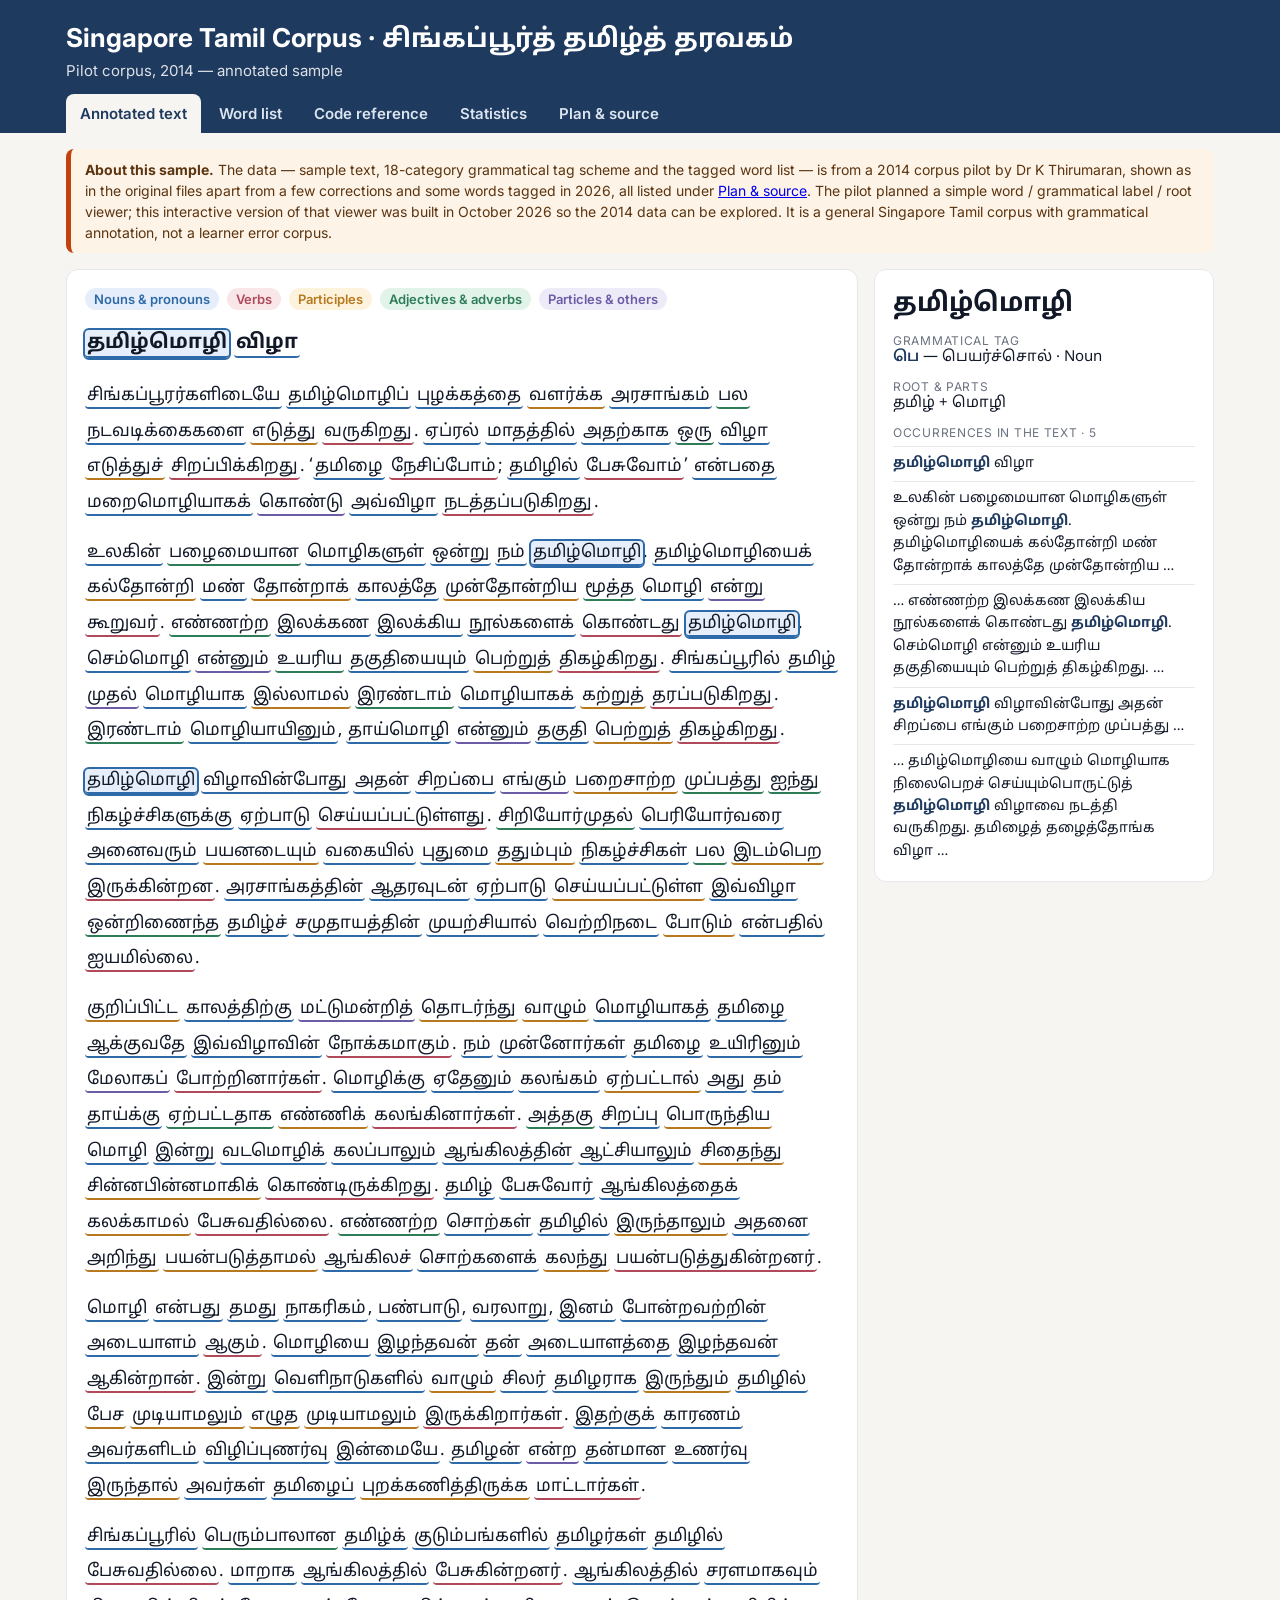
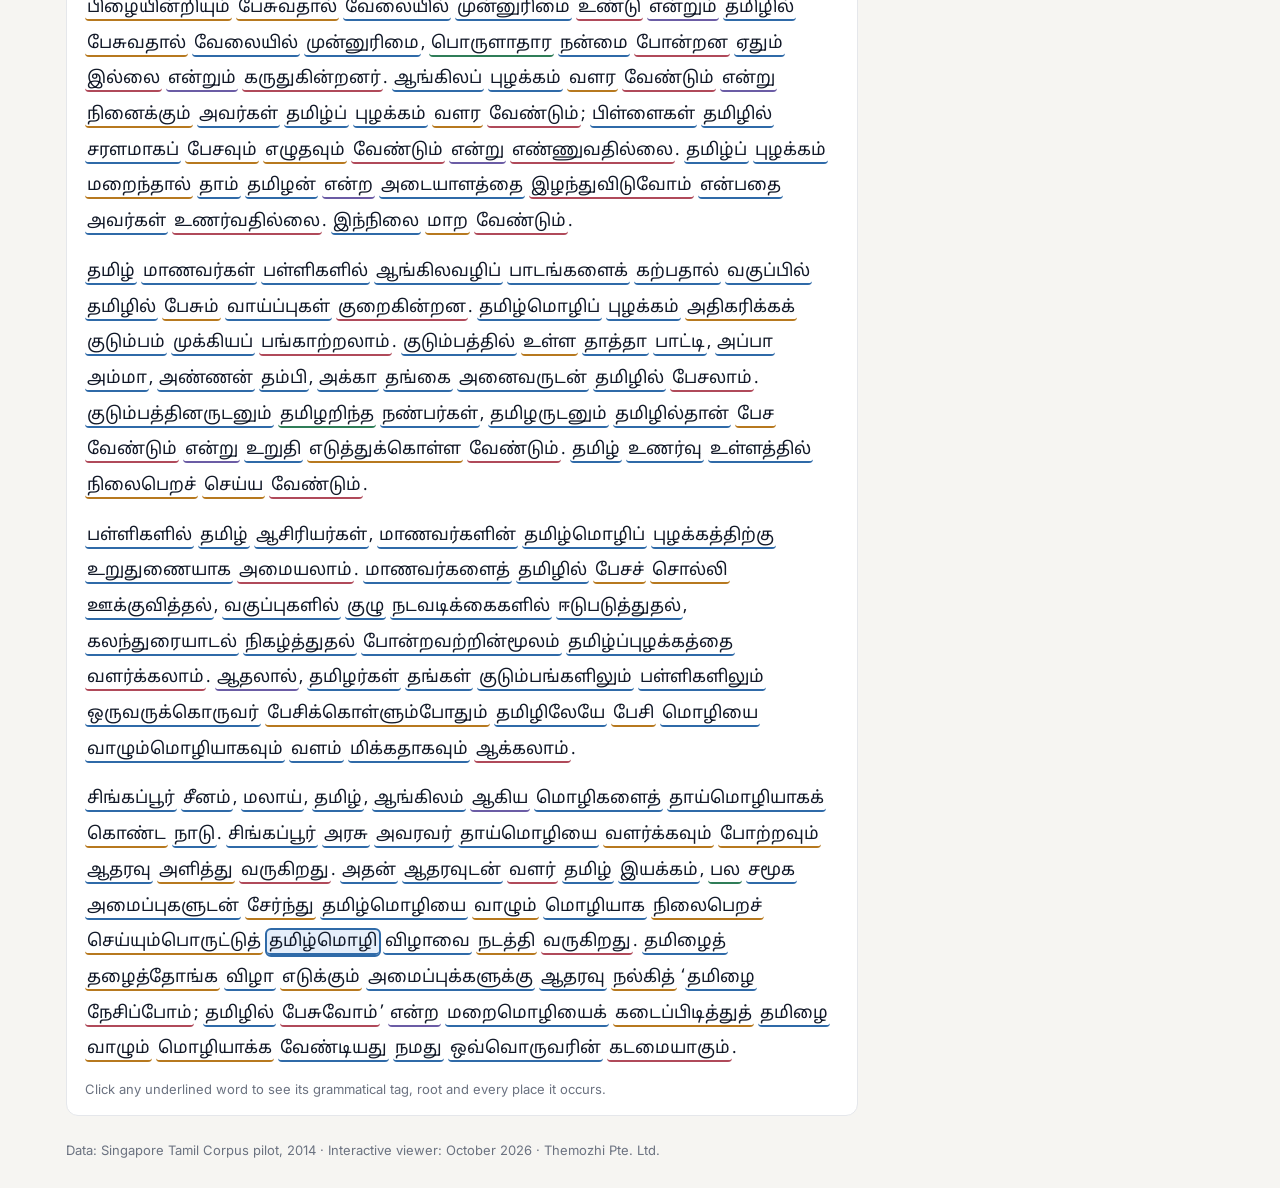
==== commit 855a4d51: "2014 pilot viewer: correct ஆதரவு and குடும்பத்தினருடனும் in the sample text (logged) Co-Authored-By:" ====
--- a/pilot-2014/index.html
+++ b/pilot-2014/index.html
@@ -67,13 +67,13 @@
 <section class="panel" id="p-about"><div class="card"><h3 style="margin-top:0">Corpus plan (6 September 2014)</h3><ul class="plan ta" id="plan"></ul></div>
 <div class="card"><h3 style="margin-top:0">Corrections made in 2026</h3><p class="muted" style="margin-top:0">Spelling errors found in the 2014 files, corrected on review:</p>
 <table><thead><tr><th>Where</th><th>2014 file</th><th>Corrected</th></tr></thead><tbody id="corr" class="ta"></tbody></table></div>
-<div class="card"><h3 style="margin-top:0">Tagging completed in 2026</h3><p class="muted" style="margin-top:0;line-height:1.6">Some words in the 2014 text had no tag. Where the 2014 word list had the same word in a slightly different form (for example with a joining consonant, எண்ணி / எண்ணிக்), the text word is now linked to that 2014 entry. Words with no 2014 entry were tagged in 2026 and are marked “tag added in 2026”. The text itself is unchanged, including its original spellings (for example அதரவு, கலங்கம்).</p>
+<div class="card"><h3 style="margin-top:0">Tagging completed in 2026</h3><p class="muted" style="margin-top:0;line-height:1.6">Some words in the 2014 text had no tag. Where the 2014 word list had the same word in a slightly different form (for example with a joining consonant, எண்ணி / எண்ணிக்), the text word is now linked to that 2014 entry. Words with no 2014 entry were tagged in 2026 and are marked “tag added in 2026”. Spelling errors in the text are corrected only when confirmed, and each is listed under Corrections.</p>
 <table><thead><tr><th>Word in the text</th><th>How it is tagged now</th></tr></thead><tbody id="added" class="ta"></tbody></table></div>
 <div class="card"><h3 style="margin-top:0">Source files</h3><p class="muted" style="line-height:1.6">Two working documents by Thirumaran Krishnamoorthy: the annotated sample (created April 2014) and the corpus plan (6 September 2014). Their content is reproduced here as written, except for the corrections and the completed tagging listed above; the colour grouping and search are display aids added in 2026.</p></div></section>
 <footer>Data: Singapore Tamil Corpus pilot, 2014 · Interactive viewer: October 2026 · Themozhi Pte. Ltd.</footer>
 </main>
 <script>
-const D={"title": "தமிழ்மொழி விழா", "paras": ["சிங்கப்பூரர்களிடையே தமிழ்மொழிப் புழக்கத்தை வளர்க்க அரசாங்கம் பல நடவடிக்கைகளை எடுத்து வருகிறது. ஏப்ரல் மாதத்தில் அதற்காக ஒரு விழா எடுத்துச் சிறப்பிக்கிறது. ‘தமிழை நேசிப்போம்; தமிழில் பேசுவோம்’ என்பதை மறைமொழியாகக் கொண்டு அவ்விழா நடத்தப்படுகிறது.", "உலகின் பழைமையான மொழிகளுள் ஒன்று நம் தமிழ்மொழி. தமிழ்மொழியைக் கல்தோன்றி மண் தோன்றாக் காலத்தே முன்தோன்றிய மூத்த மொழி என்று கூறுவர். எண்ணற்ற இலக்கண இலக்கிய நூல்களைக் கொண்டது தமிழ்மொழி. செம்மொழி என்னும் உயரிய தகுதியையும் பெற்றுத் திகழ்கிறது. சிங்கப்பூரில் தமிழ் முதல் மொழியாக இல்லாமல் இரண்டாம் மொழியாகக் கற்றுத் தரப்படுகிறது. இரண்டாம் மொழியாயினும், தாய்மொழி என்னும் தகுதி பெற்றுத் திகழ்கிறது.", "தமிழ்மொழி விழாவின்போது அதன் சிறப்பை எங்கும் பறைசாற்ற முப்பத்து ஐந்து நிகழ்ச்சிகளுக்கு ஏற்பாடு செய்யப்பட்டுள்ளது. சிறியோர்முதல் பெரியோர்வரை அனைவரும் பயனடையும் வகையில் புதுமை ததும்பும் நிகழ்ச்சிகள் பல இடம்பெற இருக்கின்றன. அரசாங்கத்தின் ஆதரவுடன் ஏற்பாடு செய்யப்பட்டுள்ள இவ்விழா ஒன்றிணைந்த தமிழ்ச் சமுதாயத்தின் முயற்சியால் வெற்றிநடை போடும் என்பதில் ஐயமில்லை.", "குறிப்பிட்ட காலத்திற்கு மட்டுமன்றித் தொடர்ந்து வாழும் மொழியாகத் தமிழை ஆக்குவதே இவ்விழாவின் நோக்கமாகும். நம் முன்னோர்கள் தமிழை உயிரினும் மேலாகப் போற்றினார்கள். மொழிக்கு ஏதேனும் கலங்கம் ஏற்பட்டால் அது தம் தாய்க்கு ஏற்பட்டதாக எண்ணிக் கலங்கினார்கள். அத்தகு சிறப்பு பொருந்திய மொழி இன்று வடமொழிக் கலப்பாலும் ஆங்கிலத்தின் ஆட்சியாலும் சிதைந்து சின்னபின்னமாகிக் கொண்டிருக்கிறது. தமிழ் பேசுவோர் ஆங்கிலத்தைக் கலக்காமல் பேசுவதில்லை. எண்ணற்ற சொற்கள் தமிழில் இருந்தாலும் அதனை அறிந்து பயன்படுத்தாமல் ஆங்கிலச் சொற்களைக் கலந்து பயன்படுத்துகின்றனர்.", "மொழி என்பது தமது நாகரிகம், பண்பாடு, வரலாறு, இனம் போன்றவற்றின் அடையாளம் ஆகும். மொழியை இழந்தவன் தன் அடையாளத்தை இழந்தவன் ஆகின்றான். இன்று வெளிநாடுகளில் வாழும் சிலர் தமிழராக இருந்தும் தமிழில் பேச முடியாமலும் எழுத முடியாமலும் இருக்கிறார்கள். இதற்குக் காரணம் அவர்களிடம் விழிப்புணர்வு இன்மையே. தமிழன் என்ற தன்மான உணர்வு இருந்தால் அவர்கள் தமிழைப் புறக்கணித்திருக்க மாட்டார்கள்.", "சிங்கப்பூரில் பெரும்பாலான தமிழ்க் குடும்பங்களில் தமிழர்கள் தமிழில் பேசுவதில்லை. மாறாக ஆங்கிலத்தில் பேசுகின்றனர். ஆங்கிலத்தில் சரளமாகவும் பிழையின்றியும் பேசுவதால் வேலையில் முன்னுரிமை உண்டு என்றும் தமிழில் பேசுவதால் வேலையில் முன்னுரிமை, பொருளாதார நன்மை போன்றன ஏதும் இல்லை என்றும் கருதுகின்றனர். ஆங்கிலப் புழக்கம் வளர வேண்டும் என்று நினைக்கும் அவர்கள் தமிழ்ப் புழக்கம் வளர வேண்டும்; பிள்ளைகள் தமிழில் சரளமாகப் பேசவும் எழுதவும் வேண்டும் என்று எண்ணுவதில்லை. தமிழ்ப் புழக்கம் மறைந்தால் தாம் தமிழன் என்ற அடையாளத்தை இழந்துவிடுவோம் என்பதை அவர்கள் உணர்வதில்லை. இந்நிலை மாற வேண்டும்.", "தமிழ் மாணவர்கள் பள்ளிகளில் ஆங்கிலவழிப் பாடங்களைக் கற்பதால் வகுப்பில் தமிழில் பேசும் வாய்ப்புகள் குறைகின்றன. தமிழ்மொழிப் புழக்கம் அதிகரிக்கக் குடும்பம் முக்கியப் பங்காற்றலாம். குடும்பத்தில் உள்ள தாத்தா பாட்டி, அப்பா அம்மா, அண்ணன் தம்பி, அக்கா தங்கை அனைவருடன் தமிழில் பேசலாம். குடும்பதினருடனும் தமிழறிந்த நண்பர்கள், தமிழருடனும் தமிழில்தான் பேச வேண்டும் என்று உறுதி எடுத்துக்கொள்ள வேண்டும். தமிழ் உணர்வு உள்ளத்தில் நிலைபெறச் செய்ய வேண்டும்.", "பள்ளிகளில் தமிழ் ஆசிரியர்கள், மாணவர்களின் தமிழ்மொழிப் புழக்கத்திற்கு உறுதுணையாக அமையலாம். மாணவர்களைத் தமிழில் பேசச் சொல்லி ஊக்குவித்தல், வகுப்புகளில் குழு நடவடிக்கைகளில் ஈடுபடுத்துதல், கலந்துரையாடல் நிகழ்த்துதல் போன்றவற்றின்மூலம் தமிழ்ப்புழக்கத்தை வளர்க்கலாம். ஆதலால், தமிழர்கள் தங்கள் குடும்பங்களிலும் பள்ளிகளிலும் ஒருவருக்கொருவர் பேசிக்கொள்ளும்போதும் தமிழிலேயே பேசி மொழியை வாழும்மொழியாகவும் வளம் மிக்கதாகவும் ஆக்கலாம்.", "சிங்கப்பூர் சீனம், மலாய், தமிழ், ஆங்கிலம் ஆகிய மொழிகளைத் தாய்மொழியாகக் கொண்ட நாடு. சிங்கப்பூர் அரசு அவரவர் தாய்மொழியை வளர்க்கவும் போற்றவும் அதரவு அளித்து வருகிறது. அதன் ஆதரவுடன் வளர் தமிழ் இயக்கம், பல சமூக அமைப்புகளுடன் சேர்ந்து தமிழ்மொழியை வாழும் மொழியாக நிலைபெறச் செய்யும்பொருட்டுத் தமிழ்மொழி விழாவை நடத்தி வருகிறது. தமிழைத் தழைத்தோங்க விழா எடுக்கும் அமைப்புக்களுக்கு ஆதரவு நல்கித் ‘தமிழை நேசிப்போம்; தமிழில் பேசுவோம்’ என்ற மறைமொழியைக் கடைப்பிடித்துத் தமிழை வாழும் மொழியாக்க வேண்டியது நமது ஒவ்வொருவரின் கடமையாகும்."], "tags": [["1", "பெயர்ச்சொல்", "Noun", "பெ"], ["2", "வினைச்சொல்", "verb", "வி"], ["3", "பெயரெச்சம்", "Relative participle", "பெ.எ"], ["4", "வினையெச்சம்", "Verbal Participle", "வி.எ"], ["5", "குறிப்புப் பெயரெச்சம்", "Appellative relative participle", "கு.பெ.எச்"], ["6", "குறிப்பு வினையெச்சம்", "Appellative verbal participle", "கு.வி.எச்"], ["7", "எதிர்மறைப் பெயரெச்சம்", "Negative relative participle", "எதி.ம.பெ.எச்"], ["8", "எதிர்மறை வினையெச்சம்", "Negative verbal participle", "எதி.ம.வி.எச்"], ["9", "தொழிற்பெயர்", "Verbal noun", "தொ.பெ"], ["10", "வினையாலணையும் பெயர்", "Participial noun", "வி.அ.பெ"], ["11", "சொல்லுருபு", "Postposition", "சொ.உரு"], ["12", "பதிலிடு பெயர்", "pronoun", "பதி.பெ"], ["13", "பெயரடை", "Adjective", "பெ.அ"], ["14", "வினையடை", "Adverb", "வி.அ"], ["15", "வினைமுற்று", "Finite Verb", "வி.மு"], ["16", "அடுக்குத்தொடர்", "Reduplication", "அ.தொ"], ["17", "வியங்கோள்", "Optative", "வியங்"], ["18", "இடைச்சொல்", "", "இ.சொல்"]], "entries": [{"w": "அக்கா", "tag": "பெ", "parts": ""}, {"w": "அடையாளத்தை", "tag": "பெ", "parts": "அடையாளம் + ஐ"}, {"w": "அடையாளம்", "tag": "பெ", "parts": ""}, {"w": "அண்ணன்", "tag": "பெ", "parts": ""}, {"w": "அத்தகு", "tag": "பெ.அ", "parts": "அ + தகு"}, {"w": "அதற்காக", "tag": "பி.பெ", "parts": "அதற்கு + ஆக"}, {"w": "அதன்", "tag": "பி.பெ", "parts": ""}, {"w": "அதனை", "tag": "பி.பெ", "parts": "அதன் + ஐ"}, {"w": "அதிகரிக்க", "tag": "வி.எ", "parts": "அதிகரி", "forms": ["அதிகரிக்கக்"]}, {"w": "அது", "tag": "பி.பெ", "parts": ""}, {"w": "அப்பா", "tag": "பெ", "parts": ""}, {"w": "அம்மா", "tag": "பெ", "parts": ""}, {"w": "அமைப்புகளுக்கு", "tag": "பெ", "parts": "அமைப்பு + கள் + கு", "forms": ["அமைப்புக்களுக்கு"]}, {"w": "அமைப்புகளுடன்", "tag": "பெ", "parts": "அமைப்பு + கள் + உடன்"}, {"w": "அமையலாம்", "tag": "வி.மு", "parts": "அமை"}, {"w": "அரசாங்கத்தின்", "tag": "பெ", "parts": "அரசாங்கம் + இன்"}, {"w": "அரசாங்கம்", "tag": "பெ", "parts": ""}, {"w": "அரசு", "tag": "பெ", "parts": ""}, {"w": "அவ்விழா", "tag": "பெ", "parts": "அ + விழா"}, {"w": "அவர்கள்", "tag": "பி.பெ", "parts": "அவர் + கள்"}, {"w": "அவர்களிடம்", "tag": "பி.பெ", "parts": "அவர் + கள் + இடம்"}, {"w": "அவரவர்", "tag": "பி.பெ", "parts": "அவர் + அவர்"}, {"w": "அளித்து", "tag": "வி.எ", "parts": "அளி"}, {"w": "அறிந்து", "tag": "வி.எ", "parts": "அறி"}, {"w": "அனைவருடன்", "tag": "பெ", "parts": "அனைவர் + உடன்"}, {"w": "அனைவரும்", "tag": "பெ", "parts": "அனைவர் + உம்"}, {"w": "ஆக்கலாம்", "tag": "வி.மு", "parts": "ஆக்கு"}, {"w": "ஆகிய", "tag": "இ.சொ", "parts": ""}, {"w": "ஆகின்றான்", "tag": "வி.மு", "parts": "ஆகு"}, {"w": "ஆகும்", "tag": "வி.மு", "parts": "ஆகு"}, {"w": "ஆங்கிலச்", "tag": "பெ", "parts": "ஆங்கலம்"}, {"w": "ஆங்கிலத்தில்", "tag": "பெ", "parts": "ஆங்கிலம் + இல்"}, {"w": "ஆங்கிலத்தின்", "tag": "பெ", "parts": "ஆங்கிலம் + இன்"}, {"w": "ஆங்கிலத்தைக்", "tag": "பெ", "parts": "ஆங்கிலம் + ஐ"}, {"w": "ஆங்கிலப்", "tag": "பெ", "parts": "ஆங்கிலம்"}, {"w": "ஆங்கிலம்", "tag": "பெ", "parts": "ஆங்கிலம்"}, {"w": "ஆங்கிலம்வழிப்", "tag": "பெ", "parts": "ஆங்கிலம் + வழி", "forms": ["ஆங்கிலவழிப்"]}, {"w": "ஆசிரியர்கள்", "tag": "பெ", "parts": "ஆசிரியர் + கள்"}, {"w": "ஆட்சியாலும்", "tag": "பெ", "parts": "ஆட்சி + ஆல் + உம்"}, {"w": "ஆதரவு", "tag": "பெ", "parts": ""}, {"w": "ஆதரவுடன்", "tag": "பெ", "parts": "ஆதரவு + உடன்"}, {"w": "ஆதலால்", "tag": "இ.சொ", "parts": ""}, {"w": "இடம்பெற", "tag": "வி.எ", "parts": "இடம்பெறு"}, {"w": "இதற்குக்", "tag": "பி.பெ", "parts": "இது + கு"}, {"w": "இந்நிலை", "tag": "பெ", "parts": "இ + நிலை"}, {"w": "இயக்கம்", "tag": "பெ", "parts": ""}, {"w": "இரண்டாம்", "tag": "பெ.அ", "parts": "இரண்டு + ஆம்"}, {"w": "இருக்கிறார்கள்", "tag": "வி.மு", "parts": "இரு"}, {"w": "இருக்கின்றன", "tag": "வி.மு", "parts": "இரு"}, {"w": "இருந்தால்", "tag": "வி.எ", "parts": "இரு"}, {"w": "இருந்தாலும்", "tag": "வி.எ", "parts": "இரு"}, {"w": "இருந்தும்", "tag": "வி.எ", "parts": "இரு"}, {"w": "இல்லாமல்", "tag": "எதி.ம.கு.வி.எ", "parts": ""}, {"w": "இல்லை", "tag": "கு.வி.மு", "parts": "இல்"}, {"w": "இலக்கண", "tag": "பெ", "parts": "இலக்கணம்"}, {"w": "இலக்கிய", "tag": "பெ", "parts": "இலக்கியம்"}, {"w": "இவ்விழா", "tag": "பெ", "parts": "இ + விழா"}, {"w": "இவ்விழாவின்", "tag": "பெ", "parts": "இ + விழா + இன்"}, {"w": "இழந்தவன்", "tag": "வி.அ.பெ", "parts": ""}, {"w": "இழந்துவிடுவோம்", "tag": "வி.மு", "parts": "இழ"}, {"w": "இன்மையே", "tag": "பெ", "parts": "இன்மை + ஏ"}, {"w": "இன்று", "tag": "பெ", "parts": ""}, {"w": "இனம்", "tag": "பெ", "parts": ""}, {"w": "ஈடுபடுத்துதல்", "tag": "தொ.பெ", "parts": ""}, {"w": "உண்டு", "tag": "கு.வி.மு", "parts": ""}, {"w": "உணர்வதில்லை", "tag": "வி.மு", "parts": "உணர்வது + இல்லை"}, {"w": "உணர்வு", "tag": "பெ", "parts": ""}, {"w": "உயரிய", "tag": "பெ.அ", "parts": ""}, {"w": "உயிரினும்", "tag": "பெ", "parts": "உயிர் + இன் + உம்"}, {"w": "உலகின்", "tag": "பெ", "parts": "உலகு + இன்"}, {"w": "உள்ள", "tag": "கு.பெ.எ", "parts": ""}, {"w": "உள்ளத்தில்", "tag": "பெ", "parts": "உள்ளம் + இல்"}, {"w": "உறுதி", "tag": "பெ", "parts": ""}, {"w": "உறுதுணையாக", "tag": "பெ", "parts": "உறு + துணையாக"}, {"w": "ஊக்குவித்தல்", "tag": "பெ", "parts": "ஊக்குவி"}, {"w": "எங்கும்", "tag": "வினாச்சொல்", "parts": "எங்கு + உம்"}, {"w": "எடுக்கும்", "tag": "வி.எ", "parts": "எடு"}, {"w": "எடுத்து", "tag": "வி.எ", "parts": "எடு"}, {"w": "எடுத்துக்கொள்ள", "tag": "வி.எ", "parts": "எடு"}, {"w": "எடுத்துச்", "tag": "வி.எ", "parts": "எடு"}, {"w": "எண்ணற்ற", "tag": "பெ.அ", "parts": "எண் + அற்ற"}, {"w": "எண்ணி", "tag": "வி.எ", "parts": "எண்ணு", "forms": ["எண்ணிக்"]}, {"w": "எண்ணுவதில்லை", "tag": "வி.மு", "parts": "எண்ணு"}, {"w": "எழுத", "tag": "வி.எ", "parts": "எழுது"}, {"w": "எழுதவும்", "tag": "வி.எ", "parts": "எழுது"}, {"w": "என்பதில்", "tag": "பெ", "parts": "என்பது + இல்"}, {"w": "என்பது", "tag": "பெ", "parts": ""}, {"w": "என்பதை", "tag": "பெ", "parts": "என்பது + ஐ"}, {"w": "என்ற", "tag": "இ.சொ", "parts": ""}, {"w": "என்று", "tag": "இ.சொ", "parts": ""}, {"w": "என்றும்", "tag": "இ.சொ", "parts": "என்று + உம்"}, {"w": "என்னும்", "tag": "இ.சொ", "parts": ""}, {"w": "ஏதும்", "tag": "பெ", "parts": "ஏது + உம்"}, {"w": "ஏதேனும்", "tag": "பெ", "parts": ""}, {"w": "ஏப்ரல்", "tag": "பெ", "parts": ""}, {"w": "ஏற்பட்டதாக", "tag": "வி.அ", "parts": ""}, {"w": "ஏற்பட்டால்", "tag": "வி.எ", "parts": ""}, {"w": "ஏற்பாடு", "tag": "பெ", "parts": ""}, {"w": "ஐயமில்லை", "tag": "கு.வி.மு", "parts": "ஐயம் + இல்லை"}, {"w": "ஒரு", "tag": "பெ.அ", "parts": ""}, {"w": "ஒருவருக்கொருவர்", "tag": "பெ", "parts": "ஒருவருக்கு + ஒருவர்"}, {"w": "ஒவ்வொருவரின்", "tag": "பெ", "parts": "ஒரு + ஒருவர் + இன்"}, {"w": "ஒன்றிணைந்த", "tag": "பெ.அ", "parts": "ஒன்று + இணைந்த"}, {"w": "ஒன்று", "tag": "பெ", "parts": ""}, {"w": "கடமையாகும்", "tag": "வி.மு", "parts": "கடமை + ஆகும்"}, {"w": "கடைப்பிடித்துத்", "tag": "வி.எ", "parts": "கடைப்பிடி"}, {"w": "கருதுகின்றனர்", "tag": "வி.மு", "parts": "கருது"}, {"w": "கல்தோன்றி", "tag": "வி.எ", "parts": "கல் + தோன்று"}, {"w": "கலக்காமல்", "tag": "எதி.ம.வி.எ", "parts": "கல"}, {"w": "கலங்கினார்கள்", "tag": "வி.மு", "parts": "கலங்கு"}, {"w": "கலந்து", "tag": "வி.எ", "parts": "கல"}, {"w": "கலந்துரையாடல்", "tag": "தொ.பெ", "parts": "கலந்து + உரையாடல்"}, {"w": "கலப்பாலும்", "tag": "பெ", "parts": "கலப்பு + ஆல்"}, {"w": "களங்கம்", "tag": "பெ", "parts": "", "forms": ["கலங்கம்"]}, {"w": "கற்பதால்", "tag": "பெ", "parts": "கற்பது + ஆல்"}, {"w": "கற்று", "tag": "வி.எ", "parts": "", "forms": ["கற்றுத்"]}, {"w": "காரணம்", "tag": "பெ", "parts": ""}, {"w": "காலத்திற்கு", "tag": "பெ", "parts": "காலம் + கு"}, {"w": "காலத்தே", "tag": "பெ", "parts": "காலம் + ஏ"}, {"w": "குடும்பங்களில்", "tag": "பெ", "parts": "குடும்பம் + கள் + இல்"}, {"w": "குடும்பங்களிலும்", "tag": "பெ", "parts": "குடும்பங்கள் + இல் + உம்"}, {"w": "குடும்பத்தில்", "tag": "பெ", "parts": "குடும்பம் + இல்"}, {"w": "குடும்பத்தினருடனும்", "tag": "பெ", "parts": "குடும்பம் + இன் + உடனும்", "forms": ["குடும்பதினருடனும்"]}, {"w": "குடும்பம்", "tag": "பெ", "parts": ""}, {"w": "குழு", "tag": "பெ", "parts": ""}, {"w": "குறிப்பிட்ட", "tag": "பெ.எ", "parts": ""}, {"w": "குறைகின்றன", "tag": "வி.மு", "parts": "குறை"}, {"w": "கூறுவர்", "tag": "வி.மு", "parts": "கூறு"}, {"w": "கொண்ட", "tag": "வி.எ", "parts": "கொள்"}, {"w": "கொண்டது", "tag": "வி.மு", "parts": "கொள்"}, {"w": "கொண்டிருக்கிறது", "tag": "வி.மு", "parts": "கொள் + இரு"}, {"w": "கொண்டு", "tag": "இ.சொ", "parts": ""}, {"w": "சமுதாயத்தின்", "tag": "பெ", "parts": "சமுதாயம் + இன்"}, {"w": "சமூக", "tag": "பெ", "parts": "சமூகம்"}, {"w": "சரளமாக", "tag": "பெ", "parts": "சரளம் + ஆக", "forms": ["சரளமாகப்"]}, {"w": "சரளமாகவும்", "tag": "பெ", "parts": "சரளம் + ஆக + உம்"}, {"w": "சிங்கப்பூர்", "tag": "பெ", "parts": ""}, {"w": "சிங்கப்பூரர்களிடையே", "tag": "பெ", "parts": "சிங்கப்பூரர் + கள் + இடையே"}, {"w": "சிங்கப்பூரில்", "tag": "பெ", "parts": "சிங்கப்பூர் + இல்"}, {"w": "சிதைந்து", "tag": "வி.எ", "parts": "சிதை"}, {"w": "சிலர்", "tag": "பெ", "parts": ""}, {"w": "சிறப்பிக்கிறது", "tag": "வி.மு", "parts": "சிறப்பி"}, {"w": "சிறியோர்முதல்", "tag": "பெ.அ", "parts": "சிறியோர் + முதல்"}, {"w": "சின்னபின்னமாகி", "tag": "வி.எ", "parts": "சின்னபின்னம் + ஆகி", "forms": ["சின்னபின்னமாகிக்"]}, {"w": "சீனம்", "tag": "பெ", "parts": ""}, {"w": "செம்மொழி", "tag": "பெ", "parts": ""}, {"w": "செய்ய", "tag": "வி.எ", "parts": "செய்"}, {"w": "செய்யப்பட்டுள்ள", "tag": "பெ.எ", "parts": "செய்யப்படு"}, {"w": "செய்யப்பட்டுள்ளது", "tag": "வி.மு", "parts": "செய்யப்படு"}, {"w": "செய்யும்பொருட்டு", "tag": "வி.எ", "parts": "செய் + பொருட்டு", "forms": ["செய்யும்பொருட்டுத்"]}, {"w": "சேர்ந்து", "tag": "வி.எ", "parts": "சேர்"}, {"w": "சொல்லி", "tag": "வி.எ", "parts": "சொல்"}, {"w": "சொற்கள்", "tag": "பெ", "parts": ""}, {"w": "சொற்களை", "tag": "பெ", "parts": "சொற்கள் + ஐ", "forms": ["சொற்களைக்"]}, {"w": "தகுதி", "tag": "பெ", "parts": ""}, {"w": "தகுதியையும்", "tag": "பெ", "parts": "தகுதி + ஐ + உம்"}, {"w": "தங்கள்", "tag": "பி.பெ", "parts": ""}, {"w": "தங்கை", "tag": "பெ", "parts": ""}, {"w": "ததும்பும்", "tag": "பெ.எ", "parts": "ததும்பு"}, {"w": "தம்", "tag": "பி.பெ", "parts": ""}, {"w": "தம்பி", "tag": "பெ", "parts": ""}, {"w": "தமது", "tag": "பி.பெ", "parts": ""}, {"w": "தமிழ்", "tag": "பெ", "parts": ""}, {"w": "தமிழ்க்", "tag": "பெ", "parts": ""}, {"w": "தமிழ்ச்", "tag": "பெ", "parts": ""}, {"w": "தமிழ்ப்", "tag": "பெ", "parts": ""}, {"w": "தமிழ்ப்புழக்கத்தை", "tag": "பெ", "parts": "தமிழ் + புழக்கம் + ஐ"}, {"w": "தமிழ்மொழி", "tag": "பெ", "parts": "தமிழ் + மொழி"}, {"w": "தமிழ்மொழியை", "tag": "பெ", "parts": "தமிழ்மொழி + ஐ"}, {"w": "தமிழ்மொழியைக்", "tag": "பெ", "parts": "தமிழ்மொழி + ஐ"}, {"w": "தமிழர்கள்", "tag": "பெ", "parts": "தமிழர் + கள்"}, {"w": "தமிழராக", "tag": "பெ", "parts": "தமிழர் + ஆக"}, {"w": "தமிழருடனும்", "tag": "பெ", "parts": "தமிழர் + உடன்"}, {"w": "தமிழறிந்த", "tag": "பெ.அ", "parts": "தமிழ் + அறி"}, {"w": "தமிழன்", "tag": "பெ", "parts": "தமிழ் + அன்"}, {"w": "தமிழில்", "tag": "பெ", "parts": "தமிழ் + இல்"}, {"w": "தமிழில்தான்", "tag": "பெ", "parts": "தமிழ் + இல் + தான்"}, {"w": "தமிழிலேயே", "tag": "பெ", "parts": "தமிழ் + இல் + ஏ + ஏ"}, {"w": "தமிழை", "tag": "பெ", "parts": "தமிழ் + ஐ"}, {"w": "தமிழைத்", "tag": "பெ", "parts": "தமிழ் + ஐ"}, {"w": "தமிழைப்", "tag": "பெ", "parts": "தமிழ் + ஐ"}, {"w": "தரப்படுகிறது", "tag": "வி.மு", "parts": "தா"}, {"w": "தழைத்தோங்க", "tag": "வி.எ", "parts": "தழைத்தோங்கு"}, {"w": "தன்", "tag": "பி.பெ", "parts": ""}, {"w": "தன்மானம்", "tag": "பெ", "parts": "தன் + மானம்", "forms": ["தன்மான"]}, {"w": "தாத்தா", "tag": "பெ", "parts": ""}, {"w": "தாம்", "tag": "பி.பெ", "parts": ""}, {"w": "தாய்மொழி", "tag": "பெ", "parts": ""}, {"w": "தாய்மொழியாகப்", "tag": "பெ", "parts": "தாய்மொழி + ஆக", "forms": ["தாய்மொழியாகக்"]}, {"w": "தாய்மொழியை", "tag": "பெ", "parts": "தாய்மொழி + ஐ"}, {"w": "திகழ்கிறது", "tag": "வி.மு", "parts": "திகழ்"}, {"w": "தொடர்ந்து", "tag": "வி.எ", "parts": ""}, {"w": "தோன்றாக்", "tag": "ஈ.எதி.ம.பெ.எச்", "parts": ""}, {"w": "நடத்தப்படுகிறது", "tag": "வி.மு", "parts": ""}, {"w": "நடத்தி", "tag": "வி.எ", "parts": ""}, {"w": "நடவடிக்கைகளை", "tag": "பெ", "parts": "நடவடிக்கை + கள் + யை"}, {"w": "நண்பர்கள்", "tag": "பெ", "parts": ""}, {"w": "நம்", "tag": "பி.பெ", "parts": ""}, {"w": "நமது", "tag": "பி.பெ", "parts": ""}, {"w": "நல்கித்", "tag": "வி.எ", "parts": ""}, {"w": "நன்மை", "tag": "பெ", "parts": ""}, {"w": "நாகரிகம்", "tag": "பெ", "parts": ""}, {"w": "நாடு", "tag": "பெ", "parts": ""}, {"w": "நிகழ்ச்சிகள்", "tag": "பெ", "parts": ""}, {"w": "நிகழ்ச்சிகளுக்கு", "tag": "பெ", "parts": "நிகழ்ச்சி + கள் + கு"}, {"w": "நிகழ்த்துதல்", "tag": "தொ.பெ", "parts": "நிகழ்த்து + தல்"}, {"w": "நிலைபெறச்", "tag": "வி.எ", "parts": "நிலைபெறு"}, {"w": "நினைக்கும்", "tag": "பெ.எ", "parts": ""}, {"w": "நூல்களைக்", "tag": "பெ", "parts": ""}, {"w": "நேசிப்போம்", "tag": "வி.மு", "parts": ""}, {"w": "நோக்கமாகும்", "tag": "வி.மு", "parts": ""}, {"w": "பங்காற்றலாம்", "tag": "வி.மு", "parts": ""}, {"w": "பண்பாடு", "tag": "பெ", "parts": ""}, {"w": "பயன்படுத்தாமல்", "tag": "எதி.ம.வி.எ", "parts": ""}, {"w": "பயன்படுத்துகின்றனர்", "tag": "வி.மு", "parts": ""}, {"w": "பயனடையும்", "tag": "பெ.எ", "parts": ""}, {"w": "பல", "tag": "பெ.அ", "parts": ""}, {"w": "பழைமையான", "tag": "பெ.அ", "parts": ""}, {"w": "பள்ளிகளில்", "tag": "பெ", "parts": "பள்ளி + கள் + இல்"}, {"w": "பள்ளிகளிலும்", "tag": "பெ", "parts": ""}, {"w": "பறைசாற்ற", "tag": "வி.எ", "parts": ""}, {"w": "பாட்டி", "tag": "பெ", "parts": ""}, {"w": "பாடங்களைக்", "tag": "பெ", "parts": ""}, {"w": "பிழையின்றியும்", "tag": "கு.வி.எ", "parts": "பிழை + இன்றி + உம்"}, {"w": "பிள்ளைகள்", "tag": "பெ", "parts": ""}, {"w": "புதுமை", "tag": "பெ", "parts": ""}, {"w": "புழக்கத்திற்கு", "tag": "பெ", "parts": "புழக்கம் + கு"}, {"w": "புழக்கத்தை", "tag": "பெ", "parts": "புழக்கம் + ஐ"}, {"w": "புழக்கம்", "tag": "பெ", "parts": ""}, {"w": "புறக்கணித்திருக்க", "tag": "வி.எ", "parts": ""}, {"w": "பெரியோர்வரை", "tag": "பெ", "parts": "பெரியோர் + வரை"}, {"w": "பெரும்பாலான", "tag": "பெ.அ", "parts": ""}, {"w": "பெற்றுத்", "tag": "வி.எ", "parts": ""}, {"w": "பேச", "tag": "வி.எ", "parts": ""}, {"w": "பேசச்", "tag": "வி.எ", "parts": ""}, {"w": "பேசலாம்", "tag": "வி.மு", "parts": ""}, {"w": "பேசவும்", "tag": "வி.எ", "parts": ""}, {"w": "பேசி", "tag": "வி.எ", "parts": ""}, {"w": "பேசிக்கொள்ளும்போதும்", "tag": "வி.எ", "parts": "பேசி + கொள்ளும் + போதும்"}, {"w": "பேசுகின்றனர்", "tag": "வி.மு", "parts": "பேசு"}, {"w": "பேசும்", "tag": "பெ.எ", "parts": "பேசு + உம்"}, {"w": "பேசுவதால்", "tag": "பெ.எ", "parts": "பேசுவது + ஆல்"}, {"w": "பேசுவதில்லை", "tag": "வி.மு", "parts": "பேசுவது + இல்லை"}, {"w": "பேசுவோம்", "tag": "வி.மு", "parts": ""}, {"w": "பேசுவோர்", "tag": "வி.அ.பெ", "parts": ""}, {"w": "பொருந்திய", "tag": "பெ.எ", "parts": ""}, {"w": "பொருளாதார", "tag": "பெ.அ", "parts": ""}, {"w": "போடும்", "tag": "பெ.எ", "parts": ""}, {"w": "போற்றவும்", "tag": "வி.எ", "parts": ""}, {"w": "போற்றினார்கள்", "tag": "வி.மு", "parts": ""}, {"w": "போன்றவற்றின்", "tag": "பெ", "parts": "போன்ற + அவற்றின்"}, {"w": "போன்றவற்றின்மூலம்", "tag": "பெ", "parts": "போன்ற + அவற்றின் + மூலம்"}, {"w": "போன்றன", "tag": "வி.மு", "parts": ""}, {"w": "மட்டுமின்றித்", "tag": "இ.சொல்", "parts": "மட்டும் + இன்றி", "forms": ["மட்டுமன்றித்"]}, {"w": "மண்", "tag": "பெ", "parts": ""}, {"w": "மலாய்", "tag": "பெ", "parts": ""}, {"w": "மறைந்தால்", "tag": "வி.எ", "parts": ""}, {"w": "மறைமொழியாகக்", "tag": "பெ", "parts": "மறைமொழி + ஆக"}, {"w": "மாட்டார்கள்", "tag": "வி.மு", "parts": ""}, {"w": "மாணவர்கள்", "tag": "பெ", "parts": ""}, {"w": "மாணவர்களின்", "tag": "பெ", "parts": "மாணவர் + கள் + இன்"}, {"w": "மாணவர்களைத்", "tag": "பெ", "parts": "மாணவர்கள் + ஐ"}, {"w": "மாதத்தில்", "tag": "பெ", "parts": "மாதம் + இல்"}, {"w": "மாற", "tag": "வி.எ", "parts": ""}, {"w": "மாறாக", "tag": "பெ", "parts": "மாறு + ஆக"}, {"w": "மிக்கதாகவும்", "tag": "பெ", "parts": "மிக்கது + ஆகவும்"}, {"w": "முக்கியப்", "tag": "பெ", "parts": ""}, {"w": "முடியாமலும்", "tag": "எதி.ம.வி.எச்", "parts": "முடி + ஆ + மல் + உம்"}, {"w": "முதல்", "tag": "இ.சொல்", "parts": ""}, {"w": "முப்பத்துஐந்து", "tag": "பெ.அ", "parts": "முப்பத்து + ஐந்து", "forms": ["முப்பத்து", "ஐந்து"]}, {"w": "முயற்சியால்", "tag": "பெ", "parts": "முயற்சி + ஆல்"}, {"w": "முன்தோன்றிய", "tag": "வி.எ", "parts": "முன் + தோன்றிய"}, {"w": "முன்னுரிமை", "tag": "பெ", "parts": ""}, {"w": "முன்னோர்கள்", "tag": "பெ", "parts": ""}, {"w": "மூத்த", "tag": "பெ.அ", "parts": ""}, {"w": "மேலாகப்", "tag": "இ.சொ", "parts": ""}, {"w": "மொழி", "tag": "பெ", "parts": ""}, {"w": "மொழிக்கு", "tag": "பெ", "parts": "மொழி + கு"}, {"w": "மொழிகளுள்", "tag": "பெ", "parts": "மொழி + கள் + உள்"}, {"w": "மொழிகளைத்", "tag": "பெ", "parts": ""}, {"w": "மொழியாக்க", "tag": "வி.எ", "parts": ""}, {"w": "மொழியாக", "tag": "பெ", "parts": "மொழி + ஆக"}, {"w": "மொழியாகக்", "tag": "பெ", "parts": ""}, {"w": "மொழியாகத்", "tag": "பெ", "parts": ""}, {"w": "மொழியாயினும்", "tag": "பெ", "parts": "மொழி + ஆயினும்"}, {"w": "மொழியை", "tag": "பெ", "parts": "மொழி + ஐ"}, {"w": "வகுப்பில்", "tag": "பெ", "parts": "வகுப்பு + இல்"}, {"w": "வகுப்புகளில்", "tag": "பெ", "parts": "வகுப்பு + கள் + இல்"}, {"w": "வகையில்", "tag": "பெ", "parts": "வகையில்"}, {"w": "வடமொழிக்", "tag": "பெ", "parts": ""}, {"w": "வரலாறு", "tag": "பெ", "parts": ""}, {"w": "வருகிறது", "tag": "வி.மு", "parts": "வா"}, {"w": "வளம்", "tag": "பெ", "parts": ""}, {"w": "வளர்", "tag": "வி", "parts": ""}, {"w": "வளர்க்க", "tag": "வி.எ", "parts": "வளர்"}, {"w": "வளர்க்கலாம்", "tag": "வி.மு", "parts": "வளர்"}, {"w": "வளர்க்கவும்", "tag": "வி.எ", "parts": "வளர்"}, {"w": "வளர", "tag": "வி.எ", "parts": "வளர்"}, {"w": "வாய்ப்புகள்", "tag": "பெ", "parts": "வாய்ப்பு + கள்"}, {"w": "வாழும்", "tag": "பெ.எ", "parts": ""}, {"w": "வாழும்மொழியாகவும்", "tag": "பெ", "parts": "வாழும் + மொழி + ஆகவும்"}, {"w": "விழா", "tag": "பெ", "parts": ""}, {"w": "விழாவின்போது", "tag": "பெ", "parts": "விழா + இன் + போது"}, {"w": "விழாவை", "tag": "பெ", "parts": "விழா + ஐ"}, {"w": "விழிப்புணர்வு", "tag": "பெ", "parts": ""}, {"w": "வெளிநாடுகளில்", "tag": "பெ", "parts": "வெளிநாடுகள் + இல்"}, {"w": "வெற்றிநடை", "tag": "பெ", "parts": "வெற்றி + நடை"}, {"w": "வேண்டியது", "tag": "பெ", "parts": ""}, {"w": "வேண்டும்", "tag": "வி.மு", "parts": "வேண்டு"}, {"w": "வேலையில்", "tag": "பெ", "parts": "வேலை + இல்"}, {"w": "அதரவு", "tag": "பெ", "parts": "", "added": true}, {"w": "ஆக்குவதே", "tag": "தொ.பெ", "parts": "ஆக்குவது + ஏ", "added": true}, {"w": "சிறப்பு", "tag": "பெ", "parts": "", "added": true}, {"w": "சிறப்பை", "tag": "பெ", "parts": "சிறப்பு + ஐ", "added": true}, {"w": "தமிழ்மொழிப்", "tag": "பெ", "parts": "தமிழ் + மொழி", "added": true}, {"w": "தாய்க்கு", "tag": "பெ", "parts": "தாய் + கு", "added": true}, {"w": "நடவடிக்கைகளில்", "tag": "பெ", "parts": "நடவடிக்கை + கள் + இல்", "added": true}, {"w": "மறைமொழியைக்", "tag": "பெ", "parts": "மறைமொழி + ஐ", "added": true}], "alias": {"இ.சொ": "இ.சொல்", "எதி.ம.வி.எ": "எதி.ம.வி.எச்", "கு.வி.எ": "கு.வி.எச்", "கு.பெ.எ": "கு.பெ.எச்", "பி.பெ": "பதி.பெ"}, "plan": ["-   அடிக்கடி பயன்படும் சொற்கள்", "-   பாலர்பள்ளி அறிமுகநிலைச் சொற்கள்", "-   கீழ்த்தொடக்கநிலைச் சொற்கள் (தொடக்க நிலை1,2,3)", "-   மேல்தொடக்கநிலைச் சொற்கள் (தொடக்க நிலை 4,5,6)", "-   உயர்நிலைச் சொற்கள் (உயர்நிலை 1,2)", "-   மேல் உயர்நிலைச் சொற்கள் (உயர்நிலை 3,4)", "இலக்கணம்", "-   வினைவடிவம் ( difficult level ) ( easy – intermediate – advanced)", "எளிய சொற்கள் / கடினச் சொற்கள்", "-   வினைச்சொல்லைப் பிரித்தல்", "( பகுதி, விகுதி, இடைநிலை, சந்தி, சாரியை, விகாரம்)", "-   சொல்லமைப்பு", "( தனிச்சொற்கள் எ.கா மக்கள், நிலம், கூட்டுச்சொற்கள்- எ.கா காணப்பட்டான், பழகிப்பார், பேச்சுத்தமிழ்)", "-   மரபுத்தொடர்கள்", "( அறிமுகம்)", "-   மாணவர்களுக்கும் ஆசிரியர்களுக்கும் தரவு எவ்வாறு பயனுள்ளதாக இருக்கும் என்பது பற்றிய விளக்கம்"]};
+const D={"title": "தமிழ்மொழி விழா", "paras": ["சிங்கப்பூரர்களிடையே தமிழ்மொழிப் புழக்கத்தை வளர்க்க அரசாங்கம் பல நடவடிக்கைகளை எடுத்து வருகிறது. ஏப்ரல் மாதத்தில் அதற்காக ஒரு விழா எடுத்துச் சிறப்பிக்கிறது. ‘தமிழை நேசிப்போம்; தமிழில் பேசுவோம்’ என்பதை மறைமொழியாகக் கொண்டு அவ்விழா நடத்தப்படுகிறது.", "உலகின் பழைமையான மொழிகளுள் ஒன்று நம் தமிழ்மொழி. தமிழ்மொழியைக் கல்தோன்றி மண் தோன்றாக் காலத்தே முன்தோன்றிய மூத்த மொழி என்று கூறுவர். எண்ணற்ற இலக்கண இலக்கிய நூல்களைக் கொண்டது தமிழ்மொழி. செம்மொழி என்னும் உயரிய தகுதியையும் பெற்றுத் திகழ்கிறது. சிங்கப்பூரில் தமிழ் முதல் மொழியாக இல்லாமல் இரண்டாம் மொழியாகக் கற்றுத் தரப்படுகிறது. இரண்டாம் மொழியாயினும், தாய்மொழி என்னும் தகுதி பெற்றுத் திகழ்கிறது.", "தமிழ்மொழி விழாவின்போது அதன் சிறப்பை எங்கும் பறைசாற்ற முப்பத்து ஐந்து நிகழ்ச்சிகளுக்கு ஏற்பாடு செய்யப்பட்டுள்ளது. சிறியோர்முதல் பெரியோர்வரை அனைவரும் பயனடையும் வகையில் புதுமை ததும்பும் நிகழ்ச்சிகள் பல இடம்பெற இருக்கின்றன. அரசாங்கத்தின் ஆதரவுடன் ஏற்பாடு செய்யப்பட்டுள்ள இவ்விழா ஒன்றிணைந்த தமிழ்ச் சமுதாயத்தின் முயற்சியால் வெற்றிநடை போடும் என்பதில் ஐயமில்லை.", "குறிப்பிட்ட காலத்திற்கு மட்டுமன்றித் தொடர்ந்து வாழும் மொழியாகத் தமிழை ஆக்குவதே இவ்விழாவின் நோக்கமாகும். நம் முன்னோர்கள் தமிழை உயிரினும் மேலாகப் போற்றினார்கள். மொழிக்கு ஏதேனும் கலங்கம் ஏற்பட்டால் அது தம் தாய்க்கு ஏற்பட்டதாக எண்ணிக் கலங்கினார்கள். அத்தகு சிறப்பு பொருந்திய மொழி இன்று வடமொழிக் கலப்பாலும் ஆங்கிலத்தின் ஆட்சியாலும் சிதைந்து சின்னபின்னமாகிக் கொண்டிருக்கிறது. தமிழ் பேசுவோர் ஆங்கிலத்தைக் கலக்காமல் பேசுவதில்லை. எண்ணற்ற சொற்கள் தமிழில் இருந்தாலும் அதனை அறிந்து பயன்படுத்தாமல் ஆங்கிலச் சொற்களைக் கலந்து பயன்படுத்துகின்றனர்.", "மொழி என்பது தமது நாகரிகம், பண்பாடு, வரலாறு, இனம் போன்றவற்றின் அடையாளம் ஆகும். மொழியை இழந்தவன் தன் அடையாளத்தை இழந்தவன் ஆகின்றான். இன்று வெளிநாடுகளில் வாழும் சிலர் தமிழராக இருந்தும் தமிழில் பேச முடியாமலும் எழுத முடியாமலும் இருக்கிறார்கள். இதற்குக் காரணம் அவர்களிடம் விழிப்புணர்வு இன்மையே. தமிழன் என்ற தன்மான உணர்வு இருந்தால் அவர்கள் தமிழைப் புறக்கணித்திருக்க மாட்டார்கள்.", "சிங்கப்பூரில் பெரும்பாலான தமிழ்க் குடும்பங்களில் தமிழர்கள் தமிழில் பேசுவதில்லை. மாறாக ஆங்கிலத்தில் பேசுகின்றனர். ஆங்கிலத்தில் சரளமாகவும் பிழையின்றியும் பேசுவதால் வேலையில் முன்னுரிமை உண்டு என்றும் தமிழில் பேசுவதால் வேலையில் முன்னுரிமை, பொருளாதார நன்மை போன்றன ஏதும் இல்லை என்றும் கருதுகின்றனர். ஆங்கிலப் புழக்கம் வளர வேண்டும் என்று நினைக்கும் அவர்கள் தமிழ்ப் புழக்கம் வளர வேண்டும்; பிள்ளைகள் தமிழில் சரளமாகப் பேசவும் எழுதவும் வேண்டும் என்று எண்ணுவதில்லை. தமிழ்ப் புழக்கம் மறைந்தால் தாம் தமிழன் என்ற அடையாளத்தை இழந்துவிடுவோம் என்பதை அவர்கள் உணர்வதில்லை. இந்நிலை மாற வேண்டும்.", "தமிழ் மாணவர்கள் பள்ளிகளில் ஆங்கிலவழிப் பாடங்களைக் கற்பதால் வகுப்பில் தமிழில் பேசும் வாய்ப்புகள் குறைகின்றன. தமிழ்மொழிப் புழக்கம் அதிகரிக்கக் குடும்பம் முக்கியப் பங்காற்றலாம். குடும்பத்தில் உள்ள தாத்தா பாட்டி, அப்பா அம்மா, அண்ணன் தம்பி, அக்கா தங்கை அனைவருடன் தமிழில் பேசலாம். குடும்பத்தினருடனும் தமிழறிந்த நண்பர்கள், தமிழருடனும் தமிழில்தான் பேச வேண்டும் என்று உறுதி எடுத்துக்கொள்ள வேண்டும். தமிழ் உணர்வு உள்ளத்தில் நிலைபெறச் செய்ய வேண்டும்.", "பள்ளிகளில் தமிழ் ஆசிரியர்கள், மாணவர்களின் தமிழ்மொழிப் புழக்கத்திற்கு உறுதுணையாக அமையலாம். மாணவர்களைத் தமிழில் பேசச் சொல்லி ஊக்குவித்தல், வகுப்புகளில் குழு நடவடிக்கைகளில் ஈடுபடுத்துதல், கலந்துரையாடல் நிகழ்த்துதல் போன்றவற்றின்மூலம் தமிழ்ப்புழக்கத்தை வளர்க்கலாம். ஆதலால், தமிழர்கள் தங்கள் குடும்பங்களிலும் பள்ளிகளிலும் ஒருவருக்கொருவர் பேசிக்கொள்ளும்போதும் தமிழிலேயே பேசி மொழியை வாழும்மொழியாகவும் வளம் மிக்கதாகவும் ஆக்கலாம்.", "சிங்கப்பூர் சீனம், மலாய், தமிழ், ஆங்கிலம் ஆகிய மொழிகளைத் தாய்மொழியாகக் கொண்ட நாடு. சிங்கப்பூர் அரசு அவரவர் தாய்மொழியை வளர்க்கவும் போற்றவும் ஆதரவு அளித்து வருகிறது. அதன் ஆதரவுடன் வளர் தமிழ் இயக்கம், பல சமூக அமைப்புகளுடன் சேர்ந்து தமிழ்மொழியை வாழும் மொழியாக நிலைபெறச் செய்யும்பொருட்டுத் தமிழ்மொழி விழாவை நடத்தி வருகிறது. தமிழைத் தழைத்தோங்க விழா எடுக்கும் அமைப்புக்களுக்கு ஆதரவு நல்கித் ‘தமிழை நேசிப்போம்; தமிழில் பேசுவோம்’ என்ற மறைமொழியைக் கடைப்பிடித்துத் தமிழை வாழும் மொழியாக்க வேண்டியது நமது ஒவ்வொருவரின் கடமையாகும்."], "tags": [["1", "பெயர்ச்சொல்", "Noun", "பெ"], ["2", "வினைச்சொல்", "verb", "வி"], ["3", "பெயரெச்சம்", "Relative participle", "பெ.எ"], ["4", "வினையெச்சம்", "Verbal Participle", "வி.எ"], ["5", "குறிப்புப் பெயரெச்சம்", "Appellative relative participle", "கு.பெ.எச்"], ["6", "குறிப்பு வினையெச்சம்", "Appellative verbal participle", "கு.வி.எச்"], ["7", "எதிர்மறைப் பெயரெச்சம்", "Negative relative participle", "எதி.ம.பெ.எச்"], ["8", "எதிர்மறை வினையெச்சம்", "Negative verbal participle", "எதி.ம.வி.எச்"], ["9", "தொழிற்பெயர்", "Verbal noun", "தொ.பெ"], ["10", "வினையாலணையும் பெயர்", "Participial noun", "வி.அ.பெ"], ["11", "சொல்லுருபு", "Postposition", "சொ.உரு"], ["12", "பதிலிடு பெயர்", "pronoun", "பதி.பெ"], ["13", "பெயரடை", "Adjective", "பெ.அ"], ["14", "வினையடை", "Adverb", "வி.அ"], ["15", "வினைமுற்று", "Finite Verb", "வி.மு"], ["16", "அடுக்குத்தொடர்", "Reduplication", "அ.தொ"], ["17", "வியங்கோள்", "Optative", "வியங்"], ["18", "இடைச்சொல்", "", "இ.சொல்"]], "entries": [{"w": "அக்கா", "tag": "பெ", "parts": ""}, {"w": "அடையாளத்தை", "tag": "பெ", "parts": "அடையாளம் + ஐ"}, {"w": "அடையாளம்", "tag": "பெ", "parts": ""}, {"w": "அண்ணன்", "tag": "பெ", "parts": ""}, {"w": "அத்தகு", "tag": "பெ.அ", "parts": "அ + தகு"}, {"w": "அதற்காக", "tag": "பி.பெ", "parts": "அதற்கு + ஆக"}, {"w": "அதன்", "tag": "பி.பெ", "parts": ""}, {"w": "அதனை", "tag": "பி.பெ", "parts": "அதன் + ஐ"}, {"w": "அதிகரிக்க", "tag": "வி.எ", "parts": "அதிகரி", "forms": ["அதிகரிக்கக்"]}, {"w": "அது", "tag": "பி.பெ", "parts": ""}, {"w": "அப்பா", "tag": "பெ", "parts": ""}, {"w": "அம்மா", "tag": "பெ", "parts": ""}, {"w": "அமைப்புகளுக்கு", "tag": "பெ", "parts": "அமைப்பு + கள் + கு", "forms": ["அமைப்புக்களுக்கு"]}, {"w": "அமைப்புகளுடன்", "tag": "பெ", "parts": "அமைப்பு + கள் + உடன்"}, {"w": "அமையலாம்", "tag": "வி.மு", "parts": "அமை"}, {"w": "அரசாங்கத்தின்", "tag": "பெ", "parts": "அரசாங்கம் + இன்"}, {"w": "அரசாங்கம்", "tag": "பெ", "parts": ""}, {"w": "அரசு", "tag": "பெ", "parts": ""}, {"w": "அவ்விழா", "tag": "பெ", "parts": "அ + விழா"}, {"w": "அவர்கள்", "tag": "பி.பெ", "parts": "அவர் + கள்"}, {"w": "அவர்களிடம்", "tag": "பி.பெ", "parts": "அவர் + கள் + இடம்"}, {"w": "அவரவர்", "tag": "பி.பெ", "parts": "அவர் + அவர்"}, {"w": "அளித்து", "tag": "வி.எ", "parts": "அளி"}, {"w": "அறிந்து", "tag": "வி.எ", "parts": "அறி"}, {"w": "அனைவருடன்", "tag": "பெ", "parts": "அனைவர் + உடன்"}, {"w": "அனைவரும்", "tag": "பெ", "parts": "அனைவர் + உம்"}, {"w": "ஆக்கலாம்", "tag": "வி.மு", "parts": "ஆக்கு"}, {"w": "ஆகிய", "tag": "இ.சொ", "parts": ""}, {"w": "ஆகின்றான்", "tag": "வி.மு", "parts": "ஆகு"}, {"w": "ஆகும்", "tag": "வி.மு", "parts": "ஆகு"}, {"w": "ஆங்கிலச்", "tag": "பெ", "parts": "ஆங்கலம்"}, {"w": "ஆங்கிலத்தில்", "tag": "பெ", "parts": "ஆங்கிலம் + இல்"}, {"w": "ஆங்கிலத்தின்", "tag": "பெ", "parts": "ஆங்கிலம் + இன்"}, {"w": "ஆங்கிலத்தைக்", "tag": "பெ", "parts": "ஆங்கிலம் + ஐ"}, {"w": "ஆங்கிலப்", "tag": "பெ", "parts": "ஆங்கிலம்"}, {"w": "ஆங்கிலம்", "tag": "பெ", "parts": "ஆங்கிலம்"}, {"w": "ஆங்கிலம்வழிப்", "tag": "பெ", "parts": "ஆங்கிலம் + வழி", "forms": ["ஆங்கிலவழிப்"]}, {"w": "ஆசிரியர்கள்", "tag": "பெ", "parts": "ஆசிரியர் + கள்"}, {"w": "ஆட்சியாலும்", "tag": "பெ", "parts": "ஆட்சி + ஆல் + உம்"}, {"w": "ஆதரவு", "tag": "பெ", "parts": ""}, {"w": "ஆதரவுடன்", "tag": "பெ", "parts": "ஆதரவு + உடன்"}, {"w": "ஆதலால்", "tag": "இ.சொ", "parts": ""}, {"w": "இடம்பெற", "tag": "வி.எ", "parts": "இடம்பெறு"}, {"w": "இதற்குக்", "tag": "பி.பெ", "parts": "இது + கு"}, {"w": "இந்நிலை", "tag": "பெ", "parts": "இ + நிலை"}, {"w": "இயக்கம்", "tag": "பெ", "parts": ""}, {"w": "இரண்டாம்", "tag": "பெ.அ", "parts": "இரண்டு + ஆம்"}, {"w": "இருக்கிறார்கள்", "tag": "வி.மு", "parts": "இரு"}, {"w": "இருக்கின்றன", "tag": "வி.மு", "parts": "இரு"}, {"w": "இருந்தால்", "tag": "வி.எ", "parts": "இரு"}, {"w": "இருந்தாலும்", "tag": "வி.எ", "parts": "இரு"}, {"w": "இருந்தும்", "tag": "வி.எ", "parts": "இரு"}, {"w": "இல்லாமல்", "tag": "எதி.ம.கு.வி.எ", "parts": ""}, {"w": "இல்லை", "tag": "கு.வி.மு", "parts": "இல்"}, {"w": "இலக்கண", "tag": "பெ", "parts": "இலக்கணம்"}, {"w": "இலக்கிய", "tag": "பெ", "parts": "இலக்கியம்"}, {"w": "இவ்விழா", "tag": "பெ", "parts": "இ + விழா"}, {"w": "இவ்விழாவின்", "tag": "பெ", "parts": "இ + விழா + இன்"}, {"w": "இழந்தவன்", "tag": "வி.அ.பெ", "parts": ""}, {"w": "இழந்துவிடுவோம்", "tag": "வி.மு", "parts": "இழ"}, {"w": "இன்மையே", "tag": "பெ", "parts": "இன்மை + ஏ"}, {"w": "இன்று", "tag": "பெ", "parts": ""}, {"w": "இனம்", "tag": "பெ", "parts": ""}, {"w": "ஈடுபடுத்துதல்", "tag": "தொ.பெ", "parts": ""}, {"w": "உண்டு", "tag": "கு.வி.மு", "parts": ""}, {"w": "உணர்வதில்லை", "tag": "வி.மு", "parts": "உணர்வது + இல்லை"}, {"w": "உணர்வு", "tag": "பெ", "parts": ""}, {"w": "உயரிய", "tag": "பெ.அ", "parts": ""}, {"w": "உயிரினும்", "tag": "பெ", "parts": "உயிர் + இன் + உம்"}, {"w": "உலகின்", "tag": "பெ", "parts": "உலகு + இன்"}, {"w": "உள்ள", "tag": "கு.பெ.எ", "parts": ""}, {"w": "உள்ளத்தில்", "tag": "பெ", "parts": "உள்ளம் + இல்"}, {"w": "உறுதி", "tag": "பெ", "parts": ""}, {"w": "உறுதுணையாக", "tag": "பெ", "parts": "உறு + துணையாக"}, {"w": "ஊக்குவித்தல்", "tag": "பெ", "parts": "ஊக்குவி"}, {"w": "எங்கும்", "tag": "வினாச்சொல்", "parts": "எங்கு + உம்"}, {"w": "எடுக்கும்", "tag": "வி.எ", "parts": "எடு"}, {"w": "எடுத்து", "tag": "வி.எ", "parts": "எடு"}, {"w": "எடுத்துக்கொள்ள", "tag": "வி.எ", "parts": "எடு"}, {"w": "எடுத்துச்", "tag": "வி.எ", "parts": "எடு"}, {"w": "எண்ணற்ற", "tag": "பெ.அ", "parts": "எண் + அற்ற"}, {"w": "எண்ணி", "tag": "வி.எ", "parts": "எண்ணு", "forms": ["எண்ணிக்"]}, {"w": "எண்ணுவதில்லை", "tag": "வி.மு", "parts": "எண்ணு"}, {"w": "எழுத", "tag": "வி.எ", "parts": "எழுது"}, {"w": "எழுதவும்", "tag": "வி.எ", "parts": "எழுது"}, {"w": "என்பதில்", "tag": "பெ", "parts": "என்பது + இல்"}, {"w": "என்பது", "tag": "பெ", "parts": ""}, {"w": "என்பதை", "tag": "பெ", "parts": "என்பது + ஐ"}, {"w": "என்ற", "tag": "இ.சொ", "parts": ""}, {"w": "என்று", "tag": "இ.சொ", "parts": ""}, {"w": "என்றும்", "tag": "இ.சொ", "parts": "என்று + உம்"}, {"w": "என்னும்", "tag": "இ.சொ", "parts": ""}, {"w": "ஏதும்", "tag": "பெ", "parts": "ஏது + உம்"}, {"w": "ஏதேனும்", "tag": "பெ", "parts": ""}, {"w": "ஏப்ரல்", "tag": "பெ", "parts": ""}, {"w": "ஏற்பட்டதாக", "tag": "வி.அ", "parts": ""}, {"w": "ஏற்பட்டால்", "tag": "வி.எ", "parts": ""}, {"w": "ஏற்பாடு", "tag": "பெ", "parts": ""}, {"w": "ஐயமில்லை", "tag": "கு.வி.மு", "parts": "ஐயம் + இல்லை"}, {"w": "ஒரு", "tag": "பெ.அ", "parts": ""}, {"w": "ஒருவருக்கொருவர்", "tag": "பெ", "parts": "ஒருவருக்கு + ஒருவர்"}, {"w": "ஒவ்வொருவரின்", "tag": "பெ", "parts": "ஒரு + ஒருவர் + இன்"}, {"w": "ஒன்றிணைந்த", "tag": "பெ.அ", "parts": "ஒன்று + இணைந்த"}, {"w": "ஒன்று", "tag": "பெ", "parts": ""}, {"w": "கடமையாகும்", "tag": "வி.மு", "parts": "கடமை + ஆகும்"}, {"w": "கடைப்பிடித்துத்", "tag": "வி.எ", "parts": "கடைப்பிடி"}, {"w": "கருதுகின்றனர்", "tag": "வி.மு", "parts": "கருது"}, {"w": "கல்தோன்றி", "tag": "வி.எ", "parts": "கல் + தோன்று"}, {"w": "கலக்காமல்", "tag": "எதி.ம.வி.எ", "parts": "கல"}, {"w": "கலங்கினார்கள்", "tag": "வி.மு", "parts": "கலங்கு"}, {"w": "கலந்து", "tag": "வி.எ", "parts": "கல"}, {"w": "கலந்துரையாடல்", "tag": "தொ.பெ", "parts": "கலந்து + உரையாடல்"}, {"w": "கலப்பாலும்", "tag": "பெ", "parts": "கலப்பு + ஆல்"}, {"w": "களங்கம்", "tag": "பெ", "parts": "", "forms": ["கலங்கம்"]}, {"w": "கற்பதால்", "tag": "பெ", "parts": "கற்பது + ஆல்"}, {"w": "கற்று", "tag": "வி.எ", "parts": "", "forms": ["கற்றுத்"]}, {"w": "காரணம்", "tag": "பெ", "parts": ""}, {"w": "காலத்திற்கு", "tag": "பெ", "parts": "காலம் + கு"}, {"w": "காலத்தே", "tag": "பெ", "parts": "காலம் + ஏ"}, {"w": "குடும்பங்களில்", "tag": "பெ", "parts": "குடும்பம் + கள் + இல்"}, {"w": "குடும்பங்களிலும்", "tag": "பெ", "parts": "குடும்பங்கள் + இல் + உம்"}, {"w": "குடும்பத்தில்", "tag": "பெ", "parts": "குடும்பம் + இல்"}, {"w": "குடும்பத்தினருடனும்", "tag": "பெ", "parts": "குடும்பம் + இன் + உடனும்"}, {"w": "குடும்பம்", "tag": "பெ", "parts": ""}, {"w": "குழு", "tag": "பெ", "parts": ""}, {"w": "குறிப்பிட்ட", "tag": "பெ.எ", "parts": ""}, {"w": "குறைகின்றன", "tag": "வி.மு", "parts": "குறை"}, {"w": "கூறுவர்", "tag": "வி.மு", "parts": "கூறு"}, {"w": "கொண்ட", "tag": "வி.எ", "parts": "கொள்"}, {"w": "கொண்டது", "tag": "வி.மு", "parts": "கொள்"}, {"w": "கொண்டிருக்கிறது", "tag": "வி.மு", "parts": "கொள் + இரு"}, {"w": "கொண்டு", "tag": "இ.சொ", "parts": ""}, {"w": "சமுதாயத்தின்", "tag": "பெ", "parts": "சமுதாயம் + இன்"}, {"w": "சமூக", "tag": "பெ", "parts": "சமூகம்"}, {"w": "சரளமாக", "tag": "பெ", "parts": "சரளம் + ஆக", "forms": ["சரளமாகப்"]}, {"w": "சரளமாகவும்", "tag": "பெ", "parts": "சரளம் + ஆக + உம்"}, {"w": "சிங்கப்பூர்", "tag": "பெ", "parts": ""}, {"w": "சிங்கப்பூரர்களிடையே", "tag": "பெ", "parts": "சிங்கப்பூரர் + கள் + இடையே"}, {"w": "சிங்கப்பூரில்", "tag": "பெ", "parts": "சிங்கப்பூர் + இல்"}, {"w": "சிதைந்து", "tag": "வி.எ", "parts": "சிதை"}, {"w": "சிலர்", "tag": "பெ", "parts": ""}, {"w": "சிறப்பிக்கிறது", "tag": "வி.மு", "parts": "சிறப்பி"}, {"w": "சிறியோர்முதல்", "tag": "பெ.அ", "parts": "சிறியோர் + முதல்"}, {"w": "சின்னபின்னமாகி", "tag": "வி.எ", "parts": "சின்னபின்னம் + ஆகி", "forms": ["சின்னபின்னமாகிக்"]}, {"w": "சீனம்", "tag": "பெ", "parts": ""}, {"w": "செம்மொழி", "tag": "பெ", "parts": ""}, {"w": "செய்ய", "tag": "வி.எ", "parts": "செய்"}, {"w": "செய்யப்பட்டுள்ள", "tag": "பெ.எ", "parts": "செய்யப்படு"}, {"w": "செய்யப்பட்டுள்ளது", "tag": "வி.மு", "parts": "செய்யப்படு"}, {"w": "செய்யும்பொருட்டு", "tag": "வி.எ", "parts": "செய் + பொருட்டு", "forms": ["செய்யும்பொருட்டுத்"]}, {"w": "சேர்ந்து", "tag": "வி.எ", "parts": "சேர்"}, {"w": "சொல்லி", "tag": "வி.எ", "parts": "சொல்"}, {"w": "சொற்கள்", "tag": "பெ", "parts": ""}, {"w": "சொற்களை", "tag": "பெ", "parts": "சொற்கள் + ஐ", "forms": ["சொற்களைக்"]}, {"w": "தகுதி", "tag": "பெ", "parts": ""}, {"w": "தகுதியையும்", "tag": "பெ", "parts": "தகுதி + ஐ + உம்"}, {"w": "தங்கள்", "tag": "பி.பெ", "parts": ""}, {"w": "தங்கை", "tag": "பெ", "parts": ""}, {"w": "ததும்பும்", "tag": "பெ.எ", "parts": "ததும்பு"}, {"w": "தம்", "tag": "பி.பெ", "parts": ""}, {"w": "தம்பி", "tag": "பெ", "parts": ""}, {"w": "தமது", "tag": "பி.பெ", "parts": ""}, {"w": "தமிழ்", "tag": "பெ", "parts": ""}, {"w": "தமிழ்க்", "tag": "பெ", "parts": ""}, {"w": "தமிழ்ச்", "tag": "பெ", "parts": ""}, {"w": "தமிழ்ப்", "tag": "பெ", "parts": ""}, {"w": "தமிழ்ப்புழக்கத்தை", "tag": "பெ", "parts": "தமிழ் + புழக்கம் + ஐ"}, {"w": "தமிழ்மொழி", "tag": "பெ", "parts": "தமிழ் + மொழி"}, {"w": "தமிழ்மொழியை", "tag": "பெ", "parts": "தமிழ்மொழி + ஐ"}, {"w": "தமிழ்மொழியைக்", "tag": "பெ", "parts": "தமிழ்மொழி + ஐ"}, {"w": "தமிழர்கள்", "tag": "பெ", "parts": "தமிழர் + கள்"}, {"w": "தமிழராக", "tag": "பெ", "parts": "தமிழர் + ஆக"}, {"w": "தமிழருடனும்", "tag": "பெ", "parts": "தமிழர் + உடன்"}, {"w": "தமிழறிந்த", "tag": "பெ.அ", "parts": "தமிழ் + அறி"}, {"w": "தமிழன்", "tag": "பெ", "parts": "தமிழ் + அன்"}, {"w": "தமிழில்", "tag": "பெ", "parts": "தமிழ் + இல்"}, {"w": "தமிழில்தான்", "tag": "பெ", "parts": "தமிழ் + இல் + தான்"}, {"w": "தமிழிலேயே", "tag": "பெ", "parts": "தமிழ் + இல் + ஏ + ஏ"}, {"w": "தமிழை", "tag": "பெ", "parts": "தமிழ் + ஐ"}, {"w": "தமிழைத்", "tag": "பெ", "parts": "தமிழ் + ஐ"}, {"w": "தமிழைப்", "tag": "பெ", "parts": "தமிழ் + ஐ"}, {"w": "தரப்படுகிறது", "tag": "வி.மு", "parts": "தா"}, {"w": "தழைத்தோங்க", "tag": "வி.எ", "parts": "தழைத்தோங்கு"}, {"w": "தன்", "tag": "பி.பெ", "parts": ""}, {"w": "தன்மானம்", "tag": "பெ", "parts": "தன் + மானம்", "forms": ["தன்மான"]}, {"w": "தாத்தா", "tag": "பெ", "parts": ""}, {"w": "தாம்", "tag": "பி.பெ", "parts": ""}, {"w": "தாய்மொழி", "tag": "பெ", "parts": ""}, {"w": "தாய்மொழியாகப்", "tag": "பெ", "parts": "தாய்மொழி + ஆக", "forms": ["தாய்மொழியாகக்"]}, {"w": "தாய்மொழியை", "tag": "பெ", "parts": "தாய்மொழி + ஐ"}, {"w": "திகழ்கிறது", "tag": "வி.மு", "parts": "திகழ்"}, {"w": "தொடர்ந்து", "tag": "வி.எ", "parts": ""}, {"w": "தோன்றாக்", "tag": "ஈ.எதி.ம.பெ.எச்", "parts": ""}, {"w": "நடத்தப்படுகிறது", "tag": "வி.மு", "parts": ""}, {"w": "நடத்தி", "tag": "வி.எ", "parts": ""}, {"w": "நடவடிக்கைகளை", "tag": "பெ", "parts": "நடவடிக்கை + கள் + யை"}, {"w": "நண்பர்கள்", "tag": "பெ", "parts": ""}, {"w": "நம்", "tag": "பி.பெ", "parts": ""}, {"w": "நமது", "tag": "பி.பெ", "parts": ""}, {"w": "நல்கித்", "tag": "வி.எ", "parts": ""}, {"w": "நன்மை", "tag": "பெ", "parts": ""}, {"w": "நாகரிகம்", "tag": "பெ", "parts": ""}, {"w": "நாடு", "tag": "பெ", "parts": ""}, {"w": "நிகழ்ச்சிகள்", "tag": "பெ", "parts": ""}, {"w": "நிகழ்ச்சிகளுக்கு", "tag": "பெ", "parts": "நிகழ்ச்சி + கள் + கு"}, {"w": "நிகழ்த்துதல்", "tag": "தொ.பெ", "parts": "நிகழ்த்து + தல்"}, {"w": "நிலைபெறச்", "tag": "வி.எ", "parts": "நிலைபெறு"}, {"w": "நினைக்கும்", "tag": "பெ.எ", "parts": ""}, {"w": "நூல்களைக்", "tag": "பெ", "parts": ""}, {"w": "நேசிப்போம்", "tag": "வி.மு", "parts": ""}, {"w": "நோக்கமாகும்", "tag": "வி.மு", "parts": ""}, {"w": "பங்காற்றலாம்", "tag": "வி.மு", "parts": ""}, {"w": "பண்பாடு", "tag": "பெ", "parts": ""}, {"w": "பயன்படுத்தாமல்", "tag": "எதி.ம.வி.எ", "parts": ""}, {"w": "பயன்படுத்துகின்றனர்", "tag": "வி.மு", "parts": ""}, {"w": "பயனடையும்", "tag": "பெ.எ", "parts": ""}, {"w": "பல", "tag": "பெ.அ", "parts": ""}, {"w": "பழைமையான", "tag": "பெ.அ", "parts": ""}, {"w": "பள்ளிகளில்", "tag": "பெ", "parts": "பள்ளி + கள் + இல்"}, {"w": "பள்ளிகளிலும்", "tag": "பெ", "parts": ""}, {"w": "பறைசாற்ற", "tag": "வி.எ", "parts": ""}, {"w": "பாட்டி", "tag": "பெ", "parts": ""}, {"w": "பாடங்களைக்", "tag": "பெ", "parts": ""}, {"w": "பிழையின்றியும்", "tag": "கு.வி.எ", "parts": "பிழை + இன்றி + உம்"}, {"w": "பிள்ளைகள்", "tag": "பெ", "parts": ""}, {"w": "புதுமை", "tag": "பெ", "parts": ""}, {"w": "புழக்கத்திற்கு", "tag": "பெ", "parts": "புழக்கம் + கு"}, {"w": "புழக்கத்தை", "tag": "பெ", "parts": "புழக்கம் + ஐ"}, {"w": "புழக்கம்", "tag": "பெ", "parts": ""}, {"w": "புறக்கணித்திருக்க", "tag": "வி.எ", "parts": ""}, {"w": "பெரியோர்வரை", "tag": "பெ", "parts": "பெரியோர் + வரை"}, {"w": "பெரும்பாலான", "tag": "பெ.அ", "parts": ""}, {"w": "பெற்றுத்", "tag": "வி.எ", "parts": ""}, {"w": "பேச", "tag": "வி.எ", "parts": ""}, {"w": "பேசச்", "tag": "வி.எ", "parts": ""}, {"w": "பேசலாம்", "tag": "வி.மு", "parts": ""}, {"w": "பேசவும்", "tag": "வி.எ", "parts": ""}, {"w": "பேசி", "tag": "வி.எ", "parts": ""}, {"w": "பேசிக்கொள்ளும்போதும்", "tag": "வி.எ", "parts": "பேசி + கொள்ளும் + போதும்"}, {"w": "பேசுகின்றனர்", "tag": "வி.மு", "parts": "பேசு"}, {"w": "பேசும்", "tag": "பெ.எ", "parts": "பேசு + உம்"}, {"w": "பேசுவதால்", "tag": "பெ.எ", "parts": "பேசுவது + ஆல்"}, {"w": "பேசுவதில்லை", "tag": "வி.மு", "parts": "பேசுவது + இல்லை"}, {"w": "பேசுவோம்", "tag": "வி.மு", "parts": ""}, {"w": "பேசுவோர்", "tag": "வி.அ.பெ", "parts": ""}, {"w": "பொருந்திய", "tag": "பெ.எ", "parts": ""}, {"w": "பொருளாதார", "tag": "பெ.அ", "parts": ""}, {"w": "போடும்", "tag": "பெ.எ", "parts": ""}, {"w": "போற்றவும்", "tag": "வி.எ", "parts": ""}, {"w": "போற்றினார்கள்", "tag": "வி.மு", "parts": ""}, {"w": "போன்றவற்றின்", "tag": "பெ", "parts": "போன்ற + அவற்றின்"}, {"w": "போன்றவற்றின்மூலம்", "tag": "பெ", "parts": "போன்ற + அவற்றின் + மூலம்"}, {"w": "போன்றன", "tag": "வி.மு", "parts": ""}, {"w": "மட்டுமின்றித்", "tag": "இ.சொல்", "parts": "மட்டும் + இன்றி", "forms": ["மட்டுமன்றித்"]}, {"w": "மண்", "tag": "பெ", "parts": ""}, {"w": "மலாய்", "tag": "பெ", "parts": ""}, {"w": "மறைந்தால்", "tag": "வி.எ", "parts": ""}, {"w": "மறைமொழியாகக்", "tag": "பெ", "parts": "மறைமொழி + ஆக"}, {"w": "மாட்டார்கள்", "tag": "வி.மு", "parts": ""}, {"w": "மாணவர்கள்", "tag": "பெ", "parts": ""}, {"w": "மாணவர்களின்", "tag": "பெ", "parts": "மாணவர் + கள் + இன்"}, {"w": "மாணவர்களைத்", "tag": "பெ", "parts": "மாணவர்கள் + ஐ"}, {"w": "மாதத்தில்", "tag": "பெ", "parts": "மாதம் + இல்"}, {"w": "மாற", "tag": "வி.எ", "parts": ""}, {"w": "மாறாக", "tag": "பெ", "parts": "மாறு + ஆக"}, {"w": "மிக்கதாகவும்", "tag": "பெ", "parts": "மிக்கது + ஆகவும்"}, {"w": "முக்கியப்", "tag": "பெ", "parts": ""}, {"w": "முடியாமலும்", "tag": "எதி.ம.வி.எச்", "parts": "முடி + ஆ + மல் + உம்"}, {"w": "முதல்", "tag": "இ.சொல்", "parts": ""}, {"w": "முப்பத்துஐந்து", "tag": "பெ.அ", "parts": "முப்பத்து + ஐந்து", "forms": ["முப்பத்து", "ஐந்து"]}, {"w": "முயற்சியால்", "tag": "பெ", "parts": "முயற்சி + ஆல்"}, {"w": "முன்தோன்றிய", "tag": "வி.எ", "parts": "முன் + தோன்றிய"}, {"w": "முன்னுரிமை", "tag": "பெ", "parts": ""}, {"w": "முன்னோர்கள்", "tag": "பெ", "parts": ""}, {"w": "மூத்த", "tag": "பெ.அ", "parts": ""}, {"w": "மேலாகப்", "tag": "இ.சொ", "parts": ""}, {"w": "மொழி", "tag": "பெ", "parts": ""}, {"w": "மொழிக்கு", "tag": "பெ", "parts": "மொழி + கு"}, {"w": "மொழிகளுள்", "tag": "பெ", "parts": "மொழி + கள் + உள்"}, {"w": "மொழிகளைத்", "tag": "பெ", "parts": ""}, {"w": "மொழியாக்க", "tag": "வி.எ", "parts": ""}, {"w": "மொழியாக", "tag": "பெ", "parts": "மொழி + ஆக"}, {"w": "மொழியாகக்", "tag": "பெ", "parts": ""}, {"w": "மொழியாகத்", "tag": "பெ", "parts": ""}, {"w": "மொழியாயினும்", "tag": "பெ", "parts": "மொழி + ஆயினும்"}, {"w": "மொழியை", "tag": "பெ", "parts": "மொழி + ஐ"}, {"w": "வகுப்பில்", "tag": "பெ", "parts": "வகுப்பு + இல்"}, {"w": "வகுப்புகளில்", "tag": "பெ", "parts": "வகுப்பு + கள் + இல்"}, {"w": "வகையில்", "tag": "பெ", "parts": "வகையில்"}, {"w": "வடமொழிக்", "tag": "பெ", "parts": ""}, {"w": "வரலாறு", "tag": "பெ", "parts": ""}, {"w": "வருகிறது", "tag": "வி.மு", "parts": "வா"}, {"w": "வளம்", "tag": "பெ", "parts": ""}, {"w": "வளர்", "tag": "வி", "parts": ""}, {"w": "வளர்க்க", "tag": "வி.எ", "parts": "வளர்"}, {"w": "வளர்க்கலாம்", "tag": "வி.மு", "parts": "வளர்"}, {"w": "வளர்க்கவும்", "tag": "வி.எ", "parts": "வளர்"}, {"w": "வளர", "tag": "வி.எ", "parts": "வளர்"}, {"w": "வாய்ப்புகள்", "tag": "பெ", "parts": "வாய்ப்பு + கள்"}, {"w": "வாழும்", "tag": "பெ.எ", "parts": ""}, {"w": "வாழும்மொழியாகவும்", "tag": "பெ", "parts": "வாழும் + மொழி + ஆகவும்"}, {"w": "விழா", "tag": "பெ", "parts": ""}, {"w": "விழாவின்போது", "tag": "பெ", "parts": "விழா + இன் + போது"}, {"w": "விழாவை", "tag": "பெ", "parts": "விழா + ஐ"}, {"w": "விழிப்புணர்வு", "tag": "பெ", "parts": ""}, {"w": "வெளிநாடுகளில்", "tag": "பெ", "parts": "வெளிநாடுகள் + இல்"}, {"w": "வெற்றிநடை", "tag": "பெ", "parts": "வெற்றி + நடை"}, {"w": "வேண்டியது", "tag": "பெ", "parts": ""}, {"w": "வேண்டும்", "tag": "வி.மு", "parts": "வேண்டு"}, {"w": "வேலையில்", "tag": "பெ", "parts": "வேலை + இல்"}, {"w": "ஆக்குவதே", "tag": "தொ.பெ", "parts": "ஆக்குவது + ஏ", "added": true}, {"w": "சிறப்பு", "tag": "பெ", "parts": "", "added": true}, {"w": "சிறப்பை", "tag": "பெ", "parts": "சிறப்பு + ஐ", "added": true}, {"w": "தமிழ்மொழிப்", "tag": "பெ", "parts": "தமிழ் + மொழி", "added": true}, {"w": "தாய்க்கு", "tag": "பெ", "parts": "தாய் + கு", "added": true}, {"w": "நடவடிக்கைகளில்", "tag": "பெ", "parts": "நடவடிக்கை + கள் + இல்", "added": true}, {"w": "மறைமொழியைக்", "tag": "பெ", "parts": "மறைமொழி + ஐ", "added": true}], "alias": {"இ.சொ": "இ.சொல்", "எதி.ம.வி.எ": "எதி.ம.வி.எச்", "கு.வி.எ": "கு.வி.எச்", "கு.பெ.எ": "கு.பெ.எச்", "பி.பெ": "பதி.பெ"}, "plan": ["-   அடிக்கடி பயன்படும் சொற்கள்", "-   பாலர்பள்ளி அறிமுகநிலைச் சொற்கள்", "-   கீழ்த்தொடக்கநிலைச் சொற்கள் (தொடக்க நிலை1,2,3)", "-   மேல்தொடக்கநிலைச் சொற்கள் (தொடக்க நிலை 4,5,6)", "-   உயர்நிலைச் சொற்கள் (உயர்நிலை 1,2)", "-   மேல் உயர்நிலைச் சொற்கள் (உயர்நிலை 3,4)", "இலக்கணம்", "-   வினைவடிவம் ( difficult level ) ( easy – intermediate – advanced)", "எளிய சொற்கள் / கடினச் சொற்கள்", "-   வினைச்சொல்லைப் பிரித்தல்", "( பகுதி, விகுதி, இடைநிலை, சந்தி, சாரியை, விகாரம்)", "-   சொல்லமைப்பு", "( தனிச்சொற்கள் எ.கா மக்கள், நிலம், கூட்டுச்சொற்கள்- எ.கா காணப்பட்டான், பழகிப்பார், பேச்சுத்தமிழ்)", "-   மரபுத்தொடர்கள்", "( அறிமுகம்)", "-   மாணவர்களுக்கும் ஆசிரியர்களுக்கும் தரவு எவ்வாறு பயனுள்ளதாக இருக்கும் என்பது பற்றிய விளக்கம்"]};
 const norm=t=>t.replace(/\s+/g,'');
 const scheme={};D.tags.forEach(t=>scheme[t[3]]={n:t[0],ta:t[1],en:t[2]});
 const canon=c=>D.alias[c]||c;
@@ -122,7 +122,7 @@
 // plan
 document.getElementById('plan').innerHTML=D.plan.map(l=>l.startsWith('-')?`<li>${esc(l.replace(/^-\s*/,''))}</li>`:`<div style="font-weight:700;margin-top:10px">${esc(l)}</div>`).join('');
 // corrections log (add new rows here)
-const CORR=[['தமிழ்மொழி — root & parts','தமழ் + மொழி','தமிழ் + மொழி'],['நடவடிக்கைகளை — root & parts','நடவடிக்கை + கள் + இல்','நடவடிக்கை + கள் + யை']];
+const CORR=[['தமிழ்மொழி — root & parts','தமழ் + மொழி','தமிழ் + மொழி'],['நடவடிக்கைகளை — root & parts','நடவடிக்கை + கள் + இல்','நடவடிக்கை + கள் + யை'],['Sample text, paragraph 9','அதரவு','ஆதரவு'],['Sample text, paragraph 7','குடும்பதினருடனும்','குடும்பத்தினருடனும்']];
 document.getElementById('corr').innerHTML=CORR.map(r=>`<tr>${r.map(x=>`<td>${esc(x)}</td>`).join('')}</tr>`).join('');
 document.querySelectorAll('[data-goto]').forEach(a=>a.addEventListener('click',e=>{e.preventDefault();document.querySelector(`#nav [data-p=${a.dataset.goto}]`).click()}));
 document.getElementById('added').innerHTML=[...D.entries.filter(e=>e.forms).flatMap(e=>e.forms.map(f=>[f,`linked to 2014 entry ${e.w} (${e.tag})`])),...D.entries.filter(e=>e.added).map(e=>[e.w,`new tag: ${e.tag}${e.parts?' · '+e.parts:''}`])].sort().map(r=>`<tr><td>${esc(r[0])}</td><td>${esc(r[1])}</td></tr>`).join('');
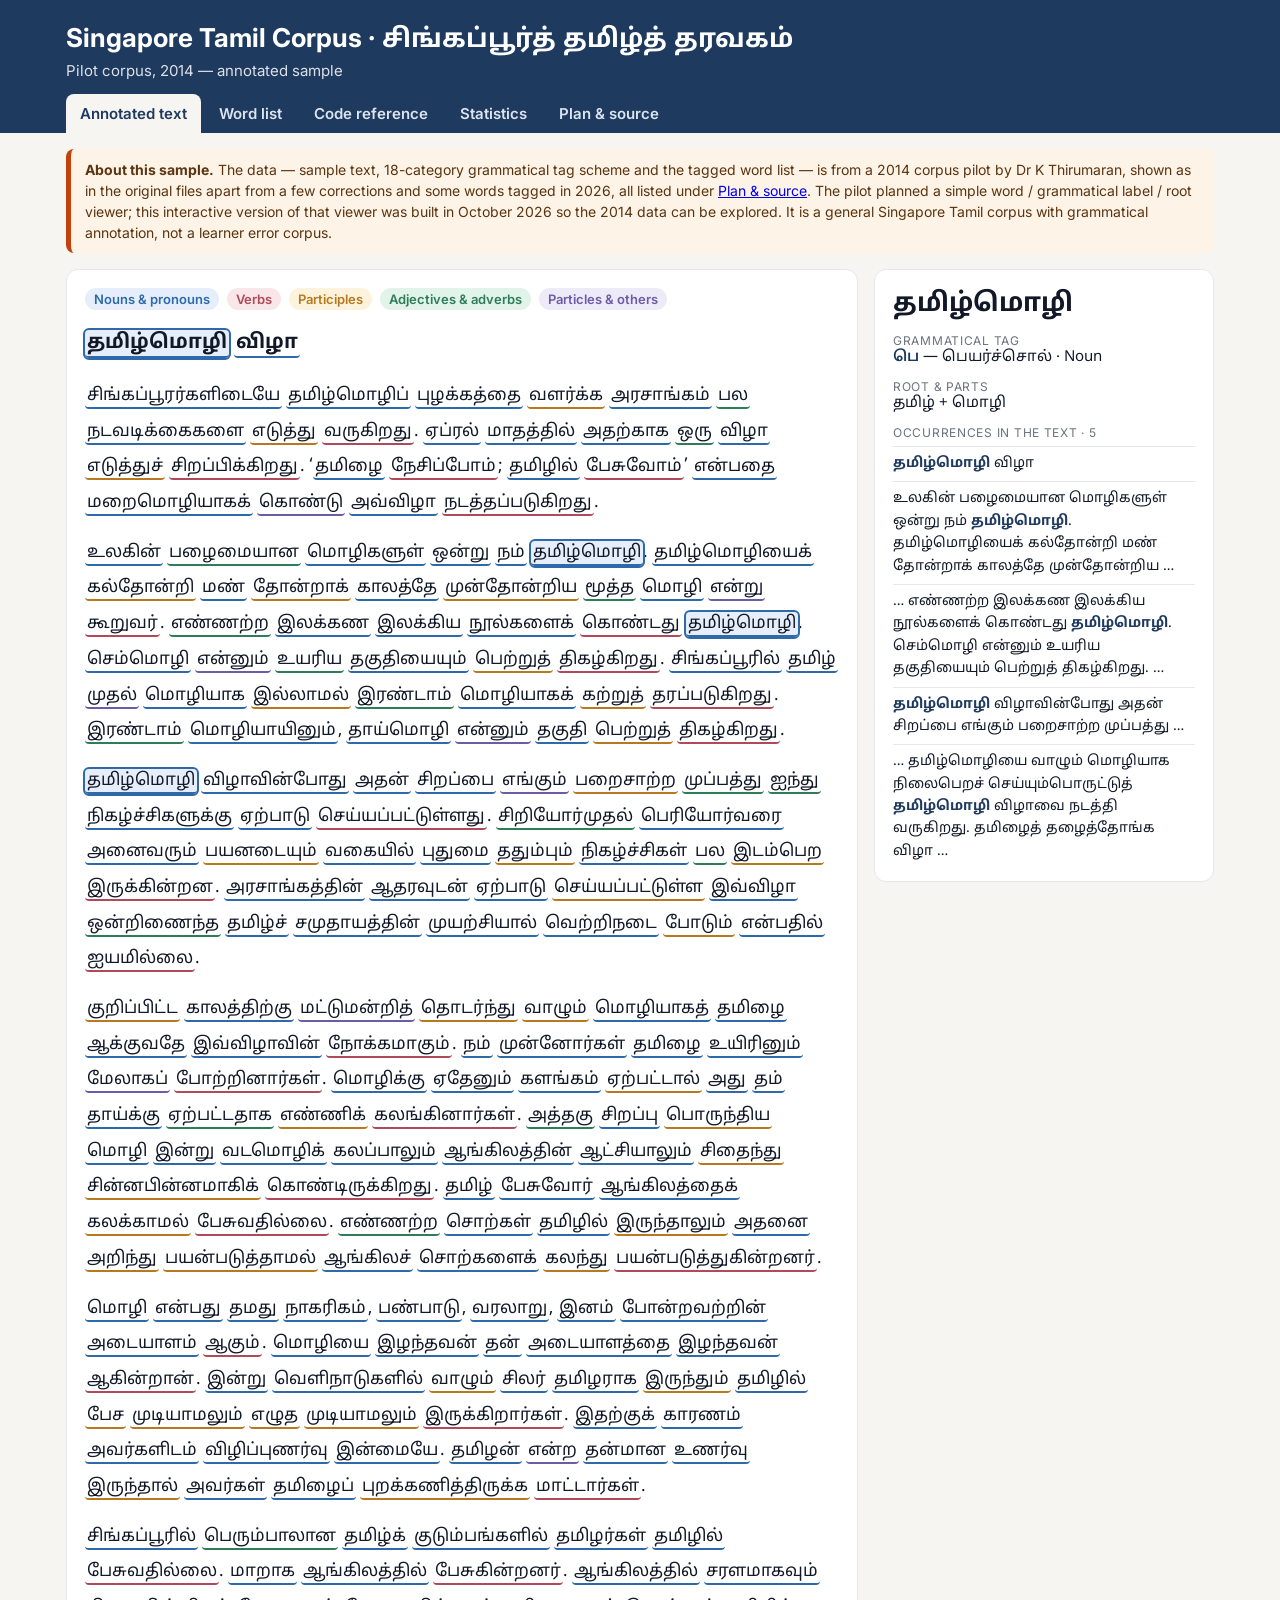
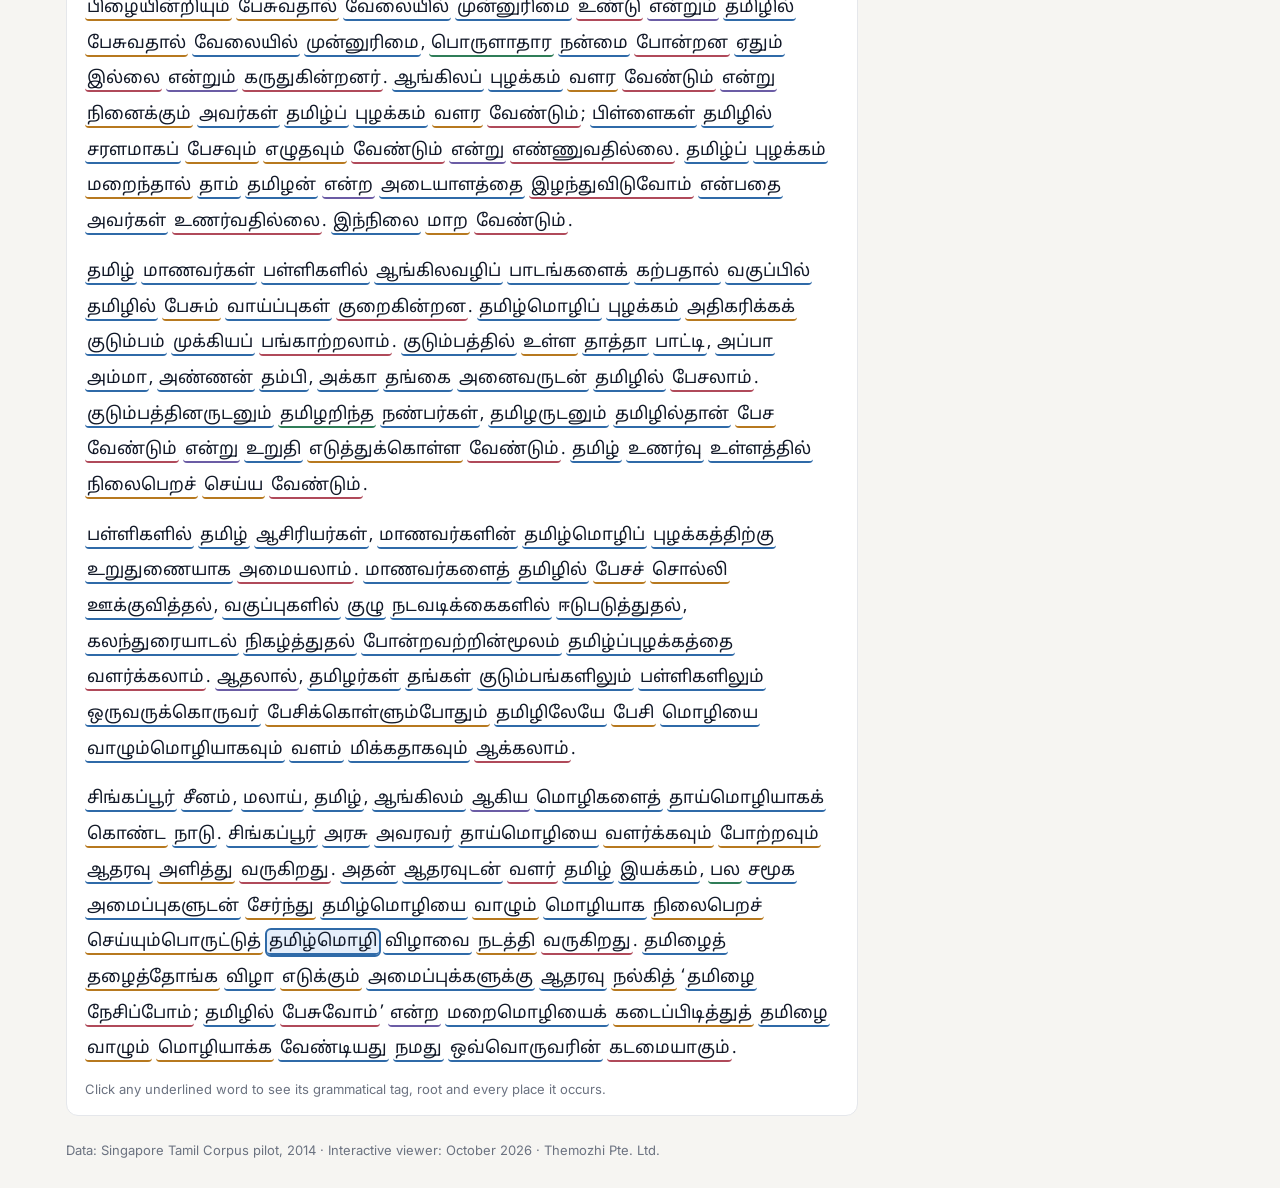
==== commit 44dd2159: "2014 pilot viewer: correct களங்கம் in the sample text (logged) Co-Authored-By: Claude Opus 5.5 <nore" ====
--- a/pilot-2014/index.html
+++ b/pilot-2014/index.html
@@ -73,7 +73,7 @@
 <footer>Data: Singapore Tamil Corpus pilot, 2014 · Interactive viewer: October 2026 · Themozhi Pte. Ltd.</footer>
 </main>
 <script>
-const D={"title": "தமிழ்மொழி விழா", "paras": ["சிங்கப்பூரர்களிடையே தமிழ்மொழிப் புழக்கத்தை வளர்க்க அரசாங்கம் பல நடவடிக்கைகளை எடுத்து வருகிறது. ஏப்ரல் மாதத்தில் அதற்காக ஒரு விழா எடுத்துச் சிறப்பிக்கிறது. ‘தமிழை நேசிப்போம்; தமிழில் பேசுவோம்’ என்பதை மறைமொழியாகக் கொண்டு அவ்விழா நடத்தப்படுகிறது.", "உலகின் பழைமையான மொழிகளுள் ஒன்று நம் தமிழ்மொழி. தமிழ்மொழியைக் கல்தோன்றி மண் தோன்றாக் காலத்தே முன்தோன்றிய மூத்த மொழி என்று கூறுவர். எண்ணற்ற இலக்கண இலக்கிய நூல்களைக் கொண்டது தமிழ்மொழி. செம்மொழி என்னும் உயரிய தகுதியையும் பெற்றுத் திகழ்கிறது. சிங்கப்பூரில் தமிழ் முதல் மொழியாக இல்லாமல் இரண்டாம் மொழியாகக் கற்றுத் தரப்படுகிறது. இரண்டாம் மொழியாயினும், தாய்மொழி என்னும் தகுதி பெற்றுத் திகழ்கிறது.", "தமிழ்மொழி விழாவின்போது அதன் சிறப்பை எங்கும் பறைசாற்ற முப்பத்து ஐந்து நிகழ்ச்சிகளுக்கு ஏற்பாடு செய்யப்பட்டுள்ளது. சிறியோர்முதல் பெரியோர்வரை அனைவரும் பயனடையும் வகையில் புதுமை ததும்பும் நிகழ்ச்சிகள் பல இடம்பெற இருக்கின்றன. அரசாங்கத்தின் ஆதரவுடன் ஏற்பாடு செய்யப்பட்டுள்ள இவ்விழா ஒன்றிணைந்த தமிழ்ச் சமுதாயத்தின் முயற்சியால் வெற்றிநடை போடும் என்பதில் ஐயமில்லை.", "குறிப்பிட்ட காலத்திற்கு மட்டுமன்றித் தொடர்ந்து வாழும் மொழியாகத் தமிழை ஆக்குவதே இவ்விழாவின் நோக்கமாகும். நம் முன்னோர்கள் தமிழை உயிரினும் மேலாகப் போற்றினார்கள். மொழிக்கு ஏதேனும் கலங்கம் ஏற்பட்டால் அது தம் தாய்க்கு ஏற்பட்டதாக எண்ணிக் கலங்கினார்கள். அத்தகு சிறப்பு பொருந்திய மொழி இன்று வடமொழிக் கலப்பாலும் ஆங்கிலத்தின் ஆட்சியாலும் சிதைந்து சின்னபின்னமாகிக் கொண்டிருக்கிறது. தமிழ் பேசுவோர் ஆங்கிலத்தைக் கலக்காமல் பேசுவதில்லை. எண்ணற்ற சொற்கள் தமிழில் இருந்தாலும் அதனை அறிந்து பயன்படுத்தாமல் ஆங்கிலச் சொற்களைக் கலந்து பயன்படுத்துகின்றனர்.", "மொழி என்பது தமது நாகரிகம், பண்பாடு, வரலாறு, இனம் போன்றவற்றின் அடையாளம் ஆகும். மொழியை இழந்தவன் தன் அடையாளத்தை இழந்தவன் ஆகின்றான். இன்று வெளிநாடுகளில் வாழும் சிலர் தமிழராக இருந்தும் தமிழில் பேச முடியாமலும் எழுத முடியாமலும் இருக்கிறார்கள். இதற்குக் காரணம் அவர்களிடம் விழிப்புணர்வு இன்மையே. தமிழன் என்ற தன்மான உணர்வு இருந்தால் அவர்கள் தமிழைப் புறக்கணித்திருக்க மாட்டார்கள்.", "சிங்கப்பூரில் பெரும்பாலான தமிழ்க் குடும்பங்களில் தமிழர்கள் தமிழில் பேசுவதில்லை. மாறாக ஆங்கிலத்தில் பேசுகின்றனர். ஆங்கிலத்தில் சரளமாகவும் பிழையின்றியும் பேசுவதால் வேலையில் முன்னுரிமை உண்டு என்றும் தமிழில் பேசுவதால் வேலையில் முன்னுரிமை, பொருளாதார நன்மை போன்றன ஏதும் இல்லை என்றும் கருதுகின்றனர். ஆங்கிலப் புழக்கம் வளர வேண்டும் என்று நினைக்கும் அவர்கள் தமிழ்ப் புழக்கம் வளர வேண்டும்; பிள்ளைகள் தமிழில் சரளமாகப் பேசவும் எழுதவும் வேண்டும் என்று எண்ணுவதில்லை. தமிழ்ப் புழக்கம் மறைந்தால் தாம் தமிழன் என்ற அடையாளத்தை இழந்துவிடுவோம் என்பதை அவர்கள் உணர்வதில்லை. இந்நிலை மாற வேண்டும்.", "தமிழ் மாணவர்கள் பள்ளிகளில் ஆங்கிலவழிப் பாடங்களைக் கற்பதால் வகுப்பில் தமிழில் பேசும் வாய்ப்புகள் குறைகின்றன. தமிழ்மொழிப் புழக்கம் அதிகரிக்கக் குடும்பம் முக்கியப் பங்காற்றலாம். குடும்பத்தில் உள்ள தாத்தா பாட்டி, அப்பா அம்மா, அண்ணன் தம்பி, அக்கா தங்கை அனைவருடன் தமிழில் பேசலாம். குடும்பத்தினருடனும் தமிழறிந்த நண்பர்கள், தமிழருடனும் தமிழில்தான் பேச வேண்டும் என்று உறுதி எடுத்துக்கொள்ள வேண்டும். தமிழ் உணர்வு உள்ளத்தில் நிலைபெறச் செய்ய வேண்டும்.", "பள்ளிகளில் தமிழ் ஆசிரியர்கள், மாணவர்களின் தமிழ்மொழிப் புழக்கத்திற்கு உறுதுணையாக அமையலாம். மாணவர்களைத் தமிழில் பேசச் சொல்லி ஊக்குவித்தல், வகுப்புகளில் குழு நடவடிக்கைகளில் ஈடுபடுத்துதல், கலந்துரையாடல் நிகழ்த்துதல் போன்றவற்றின்மூலம் தமிழ்ப்புழக்கத்தை வளர்க்கலாம். ஆதலால், தமிழர்கள் தங்கள் குடும்பங்களிலும் பள்ளிகளிலும் ஒருவருக்கொருவர் பேசிக்கொள்ளும்போதும் தமிழிலேயே பேசி மொழியை வாழும்மொழியாகவும் வளம் மிக்கதாகவும் ஆக்கலாம்.", "சிங்கப்பூர் சீனம், மலாய், தமிழ், ஆங்கிலம் ஆகிய மொழிகளைத் தாய்மொழியாகக் கொண்ட நாடு. சிங்கப்பூர் அரசு அவரவர் தாய்மொழியை வளர்க்கவும் போற்றவும் ஆதரவு அளித்து வருகிறது. அதன் ஆதரவுடன் வளர் தமிழ் இயக்கம், பல சமூக அமைப்புகளுடன் சேர்ந்து தமிழ்மொழியை வாழும் மொழியாக நிலைபெறச் செய்யும்பொருட்டுத் தமிழ்மொழி விழாவை நடத்தி வருகிறது. தமிழைத் தழைத்தோங்க விழா எடுக்கும் அமைப்புக்களுக்கு ஆதரவு நல்கித் ‘தமிழை நேசிப்போம்; தமிழில் பேசுவோம்’ என்ற மறைமொழியைக் கடைப்பிடித்துத் தமிழை வாழும் மொழியாக்க வேண்டியது நமது ஒவ்வொருவரின் கடமையாகும்."], "tags": [["1", "பெயர்ச்சொல்", "Noun", "பெ"], ["2", "வினைச்சொல்", "verb", "வி"], ["3", "பெயரெச்சம்", "Relative participle", "பெ.எ"], ["4", "வினையெச்சம்", "Verbal Participle", "வி.எ"], ["5", "குறிப்புப் பெயரெச்சம்", "Appellative relative participle", "கு.பெ.எச்"], ["6", "குறிப்பு வினையெச்சம்", "Appellative verbal participle", "கு.வி.எச்"], ["7", "எதிர்மறைப் பெயரெச்சம்", "Negative relative participle", "எதி.ம.பெ.எச்"], ["8", "எதிர்மறை வினையெச்சம்", "Negative verbal participle", "எதி.ம.வி.எச்"], ["9", "தொழிற்பெயர்", "Verbal noun", "தொ.பெ"], ["10", "வினையாலணையும் பெயர்", "Participial noun", "வி.அ.பெ"], ["11", "சொல்லுருபு", "Postposition", "சொ.உரு"], ["12", "பதிலிடு பெயர்", "pronoun", "பதி.பெ"], ["13", "பெயரடை", "Adjective", "பெ.அ"], ["14", "வினையடை", "Adverb", "வி.அ"], ["15", "வினைமுற்று", "Finite Verb", "வி.மு"], ["16", "அடுக்குத்தொடர்", "Reduplication", "அ.தொ"], ["17", "வியங்கோள்", "Optative", "வியங்"], ["18", "இடைச்சொல்", "", "இ.சொல்"]], "entries": [{"w": "அக்கா", "tag": "பெ", "parts": ""}, {"w": "அடையாளத்தை", "tag": "பெ", "parts": "அடையாளம் + ஐ"}, {"w": "அடையாளம்", "tag": "பெ", "parts": ""}, {"w": "அண்ணன்", "tag": "பெ", "parts": ""}, {"w": "அத்தகு", "tag": "பெ.அ", "parts": "அ + தகு"}, {"w": "அதற்காக", "tag": "பி.பெ", "parts": "அதற்கு + ஆக"}, {"w": "அதன்", "tag": "பி.பெ", "parts": ""}, {"w": "அதனை", "tag": "பி.பெ", "parts": "அதன் + ஐ"}, {"w": "அதிகரிக்க", "tag": "வி.எ", "parts": "அதிகரி", "forms": ["அதிகரிக்கக்"]}, {"w": "அது", "tag": "பி.பெ", "parts": ""}, {"w": "அப்பா", "tag": "பெ", "parts": ""}, {"w": "அம்மா", "tag": "பெ", "parts": ""}, {"w": "அமைப்புகளுக்கு", "tag": "பெ", "parts": "அமைப்பு + கள் + கு", "forms": ["அமைப்புக்களுக்கு"]}, {"w": "அமைப்புகளுடன்", "tag": "பெ", "parts": "அமைப்பு + கள் + உடன்"}, {"w": "அமையலாம்", "tag": "வி.மு", "parts": "அமை"}, {"w": "அரசாங்கத்தின்", "tag": "பெ", "parts": "அரசாங்கம் + இன்"}, {"w": "அரசாங்கம்", "tag": "பெ", "parts": ""}, {"w": "அரசு", "tag": "பெ", "parts": ""}, {"w": "அவ்விழா", "tag": "பெ", "parts": "அ + விழா"}, {"w": "அவர்கள்", "tag": "பி.பெ", "parts": "அவர் + கள்"}, {"w": "அவர்களிடம்", "tag": "பி.பெ", "parts": "அவர் + கள் + இடம்"}, {"w": "அவரவர்", "tag": "பி.பெ", "parts": "அவர் + அவர்"}, {"w": "அளித்து", "tag": "வி.எ", "parts": "அளி"}, {"w": "அறிந்து", "tag": "வி.எ", "parts": "அறி"}, {"w": "அனைவருடன்", "tag": "பெ", "parts": "அனைவர் + உடன்"}, {"w": "அனைவரும்", "tag": "பெ", "parts": "அனைவர் + உம்"}, {"w": "ஆக்கலாம்", "tag": "வி.மு", "parts": "ஆக்கு"}, {"w": "ஆகிய", "tag": "இ.சொ", "parts": ""}, {"w": "ஆகின்றான்", "tag": "வி.மு", "parts": "ஆகு"}, {"w": "ஆகும்", "tag": "வி.மு", "parts": "ஆகு"}, {"w": "ஆங்கிலச்", "tag": "பெ", "parts": "ஆங்கலம்"}, {"w": "ஆங்கிலத்தில்", "tag": "பெ", "parts": "ஆங்கிலம் + இல்"}, {"w": "ஆங்கிலத்தின்", "tag": "பெ", "parts": "ஆங்கிலம் + இன்"}, {"w": "ஆங்கிலத்தைக்", "tag": "பெ", "parts": "ஆங்கிலம் + ஐ"}, {"w": "ஆங்கிலப்", "tag": "பெ", "parts": "ஆங்கிலம்"}, {"w": "ஆங்கிலம்", "tag": "பெ", "parts": "ஆங்கிலம்"}, {"w": "ஆங்கிலம்வழிப்", "tag": "பெ", "parts": "ஆங்கிலம் + வழி", "forms": ["ஆங்கிலவழிப்"]}, {"w": "ஆசிரியர்கள்", "tag": "பெ", "parts": "ஆசிரியர் + கள்"}, {"w": "ஆட்சியாலும்", "tag": "பெ", "parts": "ஆட்சி + ஆல் + உம்"}, {"w": "ஆதரவு", "tag": "பெ", "parts": ""}, {"w": "ஆதரவுடன்", "tag": "பெ", "parts": "ஆதரவு + உடன்"}, {"w": "ஆதலால்", "tag": "இ.சொ", "parts": ""}, {"w": "இடம்பெற", "tag": "வி.எ", "parts": "இடம்பெறு"}, {"w": "இதற்குக்", "tag": "பி.பெ", "parts": "இது + கு"}, {"w": "இந்நிலை", "tag": "பெ", "parts": "இ + நிலை"}, {"w": "இயக்கம்", "tag": "பெ", "parts": ""}, {"w": "இரண்டாம்", "tag": "பெ.அ", "parts": "இரண்டு + ஆம்"}, {"w": "இருக்கிறார்கள்", "tag": "வி.மு", "parts": "இரு"}, {"w": "இருக்கின்றன", "tag": "வி.மு", "parts": "இரு"}, {"w": "இருந்தால்", "tag": "வி.எ", "parts": "இரு"}, {"w": "இருந்தாலும்", "tag": "வி.எ", "parts": "இரு"}, {"w": "இருந்தும்", "tag": "வி.எ", "parts": "இரு"}, {"w": "இல்லாமல்", "tag": "எதி.ம.கு.வி.எ", "parts": ""}, {"w": "இல்லை", "tag": "கு.வி.மு", "parts": "இல்"}, {"w": "இலக்கண", "tag": "பெ", "parts": "இலக்கணம்"}, {"w": "இலக்கிய", "tag": "பெ", "parts": "இலக்கியம்"}, {"w": "இவ்விழா", "tag": "பெ", "parts": "இ + விழா"}, {"w": "இவ்விழாவின்", "tag": "பெ", "parts": "இ + விழா + இன்"}, {"w": "இழந்தவன்", "tag": "வி.அ.பெ", "parts": ""}, {"w": "இழந்துவிடுவோம்", "tag": "வி.மு", "parts": "இழ"}, {"w": "இன்மையே", "tag": "பெ", "parts": "இன்மை + ஏ"}, {"w": "இன்று", "tag": "பெ", "parts": ""}, {"w": "இனம்", "tag": "பெ", "parts": ""}, {"w": "ஈடுபடுத்துதல்", "tag": "தொ.பெ", "parts": ""}, {"w": "உண்டு", "tag": "கு.வி.மு", "parts": ""}, {"w": "உணர்வதில்லை", "tag": "வி.மு", "parts": "உணர்வது + இல்லை"}, {"w": "உணர்வு", "tag": "பெ", "parts": ""}, {"w": "உயரிய", "tag": "பெ.அ", "parts": ""}, {"w": "உயிரினும்", "tag": "பெ", "parts": "உயிர் + இன் + உம்"}, {"w": "உலகின்", "tag": "பெ", "parts": "உலகு + இன்"}, {"w": "உள்ள", "tag": "கு.பெ.எ", "parts": ""}, {"w": "உள்ளத்தில்", "tag": "பெ", "parts": "உள்ளம் + இல்"}, {"w": "உறுதி", "tag": "பெ", "parts": ""}, {"w": "உறுதுணையாக", "tag": "பெ", "parts": "உறு + துணையாக"}, {"w": "ஊக்குவித்தல்", "tag": "பெ", "parts": "ஊக்குவி"}, {"w": "எங்கும்", "tag": "வினாச்சொல்", "parts": "எங்கு + உம்"}, {"w": "எடுக்கும்", "tag": "வி.எ", "parts": "எடு"}, {"w": "எடுத்து", "tag": "வி.எ", "parts": "எடு"}, {"w": "எடுத்துக்கொள்ள", "tag": "வி.எ", "parts": "எடு"}, {"w": "எடுத்துச்", "tag": "வி.எ", "parts": "எடு"}, {"w": "எண்ணற்ற", "tag": "பெ.அ", "parts": "எண் + அற்ற"}, {"w": "எண்ணி", "tag": "வி.எ", "parts": "எண்ணு", "forms": ["எண்ணிக்"]}, {"w": "எண்ணுவதில்லை", "tag": "வி.மு", "parts": "எண்ணு"}, {"w": "எழுத", "tag": "வி.எ", "parts": "எழுது"}, {"w": "எழுதவும்", "tag": "வி.எ", "parts": "எழுது"}, {"w": "என்பதில்", "tag": "பெ", "parts": "என்பது + இல்"}, {"w": "என்பது", "tag": "பெ", "parts": ""}, {"w": "என்பதை", "tag": "பெ", "parts": "என்பது + ஐ"}, {"w": "என்ற", "tag": "இ.சொ", "parts": ""}, {"w": "என்று", "tag": "இ.சொ", "parts": ""}, {"w": "என்றும்", "tag": "இ.சொ", "parts": "என்று + உம்"}, {"w": "என்னும்", "tag": "இ.சொ", "parts": ""}, {"w": "ஏதும்", "tag": "பெ", "parts": "ஏது + உம்"}, {"w": "ஏதேனும்", "tag": "பெ", "parts": ""}, {"w": "ஏப்ரல்", "tag": "பெ", "parts": ""}, {"w": "ஏற்பட்டதாக", "tag": "வி.அ", "parts": ""}, {"w": "ஏற்பட்டால்", "tag": "வி.எ", "parts": ""}, {"w": "ஏற்பாடு", "tag": "பெ", "parts": ""}, {"w": "ஐயமில்லை", "tag": "கு.வி.மு", "parts": "ஐயம் + இல்லை"}, {"w": "ஒரு", "tag": "பெ.அ", "parts": ""}, {"w": "ஒருவருக்கொருவர்", "tag": "பெ", "parts": "ஒருவருக்கு + ஒருவர்"}, {"w": "ஒவ்வொருவரின்", "tag": "பெ", "parts": "ஒரு + ஒருவர் + இன்"}, {"w": "ஒன்றிணைந்த", "tag": "பெ.அ", "parts": "ஒன்று + இணைந்த"}, {"w": "ஒன்று", "tag": "பெ", "parts": ""}, {"w": "கடமையாகும்", "tag": "வி.மு", "parts": "கடமை + ஆகும்"}, {"w": "கடைப்பிடித்துத்", "tag": "வி.எ", "parts": "கடைப்பிடி"}, {"w": "கருதுகின்றனர்", "tag": "வி.மு", "parts": "கருது"}, {"w": "கல்தோன்றி", "tag": "வி.எ", "parts": "கல் + தோன்று"}, {"w": "கலக்காமல்", "tag": "எதி.ம.வி.எ", "parts": "கல"}, {"w": "கலங்கினார்கள்", "tag": "வி.மு", "parts": "கலங்கு"}, {"w": "கலந்து", "tag": "வி.எ", "parts": "கல"}, {"w": "கலந்துரையாடல்", "tag": "தொ.பெ", "parts": "கலந்து + உரையாடல்"}, {"w": "கலப்பாலும்", "tag": "பெ", "parts": "கலப்பு + ஆல்"}, {"w": "களங்கம்", "tag": "பெ", "parts": "", "forms": ["கலங்கம்"]}, {"w": "கற்பதால்", "tag": "பெ", "parts": "கற்பது + ஆல்"}, {"w": "கற்று", "tag": "வி.எ", "parts": "", "forms": ["கற்றுத்"]}, {"w": "காரணம்", "tag": "பெ", "parts": ""}, {"w": "காலத்திற்கு", "tag": "பெ", "parts": "காலம் + கு"}, {"w": "காலத்தே", "tag": "பெ", "parts": "காலம் + ஏ"}, {"w": "குடும்பங்களில்", "tag": "பெ", "parts": "குடும்பம் + கள் + இல்"}, {"w": "குடும்பங்களிலும்", "tag": "பெ", "parts": "குடும்பங்கள் + இல் + உம்"}, {"w": "குடும்பத்தில்", "tag": "பெ", "parts": "குடும்பம் + இல்"}, {"w": "குடும்பத்தினருடனும்", "tag": "பெ", "parts": "குடும்பம் + இன் + உடனும்"}, {"w": "குடும்பம்", "tag": "பெ", "parts": ""}, {"w": "குழு", "tag": "பெ", "parts": ""}, {"w": "குறிப்பிட்ட", "tag": "பெ.எ", "parts": ""}, {"w": "குறைகின்றன", "tag": "வி.மு", "parts": "குறை"}, {"w": "கூறுவர்", "tag": "வி.மு", "parts": "கூறு"}, {"w": "கொண்ட", "tag": "வி.எ", "parts": "கொள்"}, {"w": "கொண்டது", "tag": "வி.மு", "parts": "கொள்"}, {"w": "கொண்டிருக்கிறது", "tag": "வி.மு", "parts": "கொள் + இரு"}, {"w": "கொண்டு", "tag": "இ.சொ", "parts": ""}, {"w": "சமுதாயத்தின்", "tag": "பெ", "parts": "சமுதாயம் + இன்"}, {"w": "சமூக", "tag": "பெ", "parts": "சமூகம்"}, {"w": "சரளமாக", "tag": "பெ", "parts": "சரளம் + ஆக", "forms": ["சரளமாகப்"]}, {"w": "சரளமாகவும்", "tag": "பெ", "parts": "சரளம் + ஆக + உம்"}, {"w": "சிங்கப்பூர்", "tag": "பெ", "parts": ""}, {"w": "சிங்கப்பூரர்களிடையே", "tag": "பெ", "parts": "சிங்கப்பூரர் + கள் + இடையே"}, {"w": "சிங்கப்பூரில்", "tag": "பெ", "parts": "சிங்கப்பூர் + இல்"}, {"w": "சிதைந்து", "tag": "வி.எ", "parts": "சிதை"}, {"w": "சிலர்", "tag": "பெ", "parts": ""}, {"w": "சிறப்பிக்கிறது", "tag": "வி.மு", "parts": "சிறப்பி"}, {"w": "சிறியோர்முதல்", "tag": "பெ.அ", "parts": "சிறியோர் + முதல்"}, {"w": "சின்னபின்னமாகி", "tag": "வி.எ", "parts": "சின்னபின்னம் + ஆகி", "forms": ["சின்னபின்னமாகிக்"]}, {"w": "சீனம்", "tag": "பெ", "parts": ""}, {"w": "செம்மொழி", "tag": "பெ", "parts": ""}, {"w": "செய்ய", "tag": "வி.எ", "parts": "செய்"}, {"w": "செய்யப்பட்டுள்ள", "tag": "பெ.எ", "parts": "செய்யப்படு"}, {"w": "செய்யப்பட்டுள்ளது", "tag": "வி.மு", "parts": "செய்யப்படு"}, {"w": "செய்யும்பொருட்டு", "tag": "வி.எ", "parts": "செய் + பொருட்டு", "forms": ["செய்யும்பொருட்டுத்"]}, {"w": "சேர்ந்து", "tag": "வி.எ", "parts": "சேர்"}, {"w": "சொல்லி", "tag": "வி.எ", "parts": "சொல்"}, {"w": "சொற்கள்", "tag": "பெ", "parts": ""}, {"w": "சொற்களை", "tag": "பெ", "parts": "சொற்கள் + ஐ", "forms": ["சொற்களைக்"]}, {"w": "தகுதி", "tag": "பெ", "parts": ""}, {"w": "தகுதியையும்", "tag": "பெ", "parts": "தகுதி + ஐ + உம்"}, {"w": "தங்கள்", "tag": "பி.பெ", "parts": ""}, {"w": "தங்கை", "tag": "பெ", "parts": ""}, {"w": "ததும்பும்", "tag": "பெ.எ", "parts": "ததும்பு"}, {"w": "தம்", "tag": "பி.பெ", "parts": ""}, {"w": "தம்பி", "tag": "பெ", "parts": ""}, {"w": "தமது", "tag": "பி.பெ", "parts": ""}, {"w": "தமிழ்", "tag": "பெ", "parts": ""}, {"w": "தமிழ்க்", "tag": "பெ", "parts": ""}, {"w": "தமிழ்ச்", "tag": "பெ", "parts": ""}, {"w": "தமிழ்ப்", "tag": "பெ", "parts": ""}, {"w": "தமிழ்ப்புழக்கத்தை", "tag": "பெ", "parts": "தமிழ் + புழக்கம் + ஐ"}, {"w": "தமிழ்மொழி", "tag": "பெ", "parts": "தமிழ் + மொழி"}, {"w": "தமிழ்மொழியை", "tag": "பெ", "parts": "தமிழ்மொழி + ஐ"}, {"w": "தமிழ்மொழியைக்", "tag": "பெ", "parts": "தமிழ்மொழி + ஐ"}, {"w": "தமிழர்கள்", "tag": "பெ", "parts": "தமிழர் + கள்"}, {"w": "தமிழராக", "tag": "பெ", "parts": "தமிழர் + ஆக"}, {"w": "தமிழருடனும்", "tag": "பெ", "parts": "தமிழர் + உடன்"}, {"w": "தமிழறிந்த", "tag": "பெ.அ", "parts": "தமிழ் + அறி"}, {"w": "தமிழன்", "tag": "பெ", "parts": "தமிழ் + அன்"}, {"w": "தமிழில்", "tag": "பெ", "parts": "தமிழ் + இல்"}, {"w": "தமிழில்தான்", "tag": "பெ", "parts": "தமிழ் + இல் + தான்"}, {"w": "தமிழிலேயே", "tag": "பெ", "parts": "தமிழ் + இல் + ஏ + ஏ"}, {"w": "தமிழை", "tag": "பெ", "parts": "தமிழ் + ஐ"}, {"w": "தமிழைத்", "tag": "பெ", "parts": "தமிழ் + ஐ"}, {"w": "தமிழைப்", "tag": "பெ", "parts": "தமிழ் + ஐ"}, {"w": "தரப்படுகிறது", "tag": "வி.மு", "parts": "தா"}, {"w": "தழைத்தோங்க", "tag": "வி.எ", "parts": "தழைத்தோங்கு"}, {"w": "தன்", "tag": "பி.பெ", "parts": ""}, {"w": "தன்மானம்", "tag": "பெ", "parts": "தன் + மானம்", "forms": ["தன்மான"]}, {"w": "தாத்தா", "tag": "பெ", "parts": ""}, {"w": "தாம்", "tag": "பி.பெ", "parts": ""}, {"w": "தாய்மொழி", "tag": "பெ", "parts": ""}, {"w": "தாய்மொழியாகப்", "tag": "பெ", "parts": "தாய்மொழி + ஆக", "forms": ["தாய்மொழியாகக்"]}, {"w": "தாய்மொழியை", "tag": "பெ", "parts": "தாய்மொழி + ஐ"}, {"w": "திகழ்கிறது", "tag": "வி.மு", "parts": "திகழ்"}, {"w": "தொடர்ந்து", "tag": "வி.எ", "parts": ""}, {"w": "தோன்றாக்", "tag": "ஈ.எதி.ம.பெ.எச்", "parts": ""}, {"w": "நடத்தப்படுகிறது", "tag": "வி.மு", "parts": ""}, {"w": "நடத்தி", "tag": "வி.எ", "parts": ""}, {"w": "நடவடிக்கைகளை", "tag": "பெ", "parts": "நடவடிக்கை + கள் + யை"}, {"w": "நண்பர்கள்", "tag": "பெ", "parts": ""}, {"w": "நம்", "tag": "பி.பெ", "parts": ""}, {"w": "நமது", "tag": "பி.பெ", "parts": ""}, {"w": "நல்கித்", "tag": "வி.எ", "parts": ""}, {"w": "நன்மை", "tag": "பெ", "parts": ""}, {"w": "நாகரிகம்", "tag": "பெ", "parts": ""}, {"w": "நாடு", "tag": "பெ", "parts": ""}, {"w": "நிகழ்ச்சிகள்", "tag": "பெ", "parts": ""}, {"w": "நிகழ்ச்சிகளுக்கு", "tag": "பெ", "parts": "நிகழ்ச்சி + கள் + கு"}, {"w": "நிகழ்த்துதல்", "tag": "தொ.பெ", "parts": "நிகழ்த்து + தல்"}, {"w": "நிலைபெறச்", "tag": "வி.எ", "parts": "நிலைபெறு"}, {"w": "நினைக்கும்", "tag": "பெ.எ", "parts": ""}, {"w": "நூல்களைக்", "tag": "பெ", "parts": ""}, {"w": "நேசிப்போம்", "tag": "வி.மு", "parts": ""}, {"w": "நோக்கமாகும்", "tag": "வி.மு", "parts": ""}, {"w": "பங்காற்றலாம்", "tag": "வி.மு", "parts": ""}, {"w": "பண்பாடு", "tag": "பெ", "parts": ""}, {"w": "பயன்படுத்தாமல்", "tag": "எதி.ம.வி.எ", "parts": ""}, {"w": "பயன்படுத்துகின்றனர்", "tag": "வி.மு", "parts": ""}, {"w": "பயனடையும்", "tag": "பெ.எ", "parts": ""}, {"w": "பல", "tag": "பெ.அ", "parts": ""}, {"w": "பழைமையான", "tag": "பெ.அ", "parts": ""}, {"w": "பள்ளிகளில்", "tag": "பெ", "parts": "பள்ளி + கள் + இல்"}, {"w": "பள்ளிகளிலும்", "tag": "பெ", "parts": ""}, {"w": "பறைசாற்ற", "tag": "வி.எ", "parts": ""}, {"w": "பாட்டி", "tag": "பெ", "parts": ""}, {"w": "பாடங்களைக்", "tag": "பெ", "parts": ""}, {"w": "பிழையின்றியும்", "tag": "கு.வி.எ", "parts": "பிழை + இன்றி + உம்"}, {"w": "பிள்ளைகள்", "tag": "பெ", "parts": ""}, {"w": "புதுமை", "tag": "பெ", "parts": ""}, {"w": "புழக்கத்திற்கு", "tag": "பெ", "parts": "புழக்கம் + கு"}, {"w": "புழக்கத்தை", "tag": "பெ", "parts": "புழக்கம் + ஐ"}, {"w": "புழக்கம்", "tag": "பெ", "parts": ""}, {"w": "புறக்கணித்திருக்க", "tag": "வி.எ", "parts": ""}, {"w": "பெரியோர்வரை", "tag": "பெ", "parts": "பெரியோர் + வரை"}, {"w": "பெரும்பாலான", "tag": "பெ.அ", "parts": ""}, {"w": "பெற்றுத்", "tag": "வி.எ", "parts": ""}, {"w": "பேச", "tag": "வி.எ", "parts": ""}, {"w": "பேசச்", "tag": "வி.எ", "parts": ""}, {"w": "பேசலாம்", "tag": "வி.மு", "parts": ""}, {"w": "பேசவும்", "tag": "வி.எ", "parts": ""}, {"w": "பேசி", "tag": "வி.எ", "parts": ""}, {"w": "பேசிக்கொள்ளும்போதும்", "tag": "வி.எ", "parts": "பேசி + கொள்ளும் + போதும்"}, {"w": "பேசுகின்றனர்", "tag": "வி.மு", "parts": "பேசு"}, {"w": "பேசும்", "tag": "பெ.எ", "parts": "பேசு + உம்"}, {"w": "பேசுவதால்", "tag": "பெ.எ", "parts": "பேசுவது + ஆல்"}, {"w": "பேசுவதில்லை", "tag": "வி.மு", "parts": "பேசுவது + இல்லை"}, {"w": "பேசுவோம்", "tag": "வி.மு", "parts": ""}, {"w": "பேசுவோர்", "tag": "வி.அ.பெ", "parts": ""}, {"w": "பொருந்திய", "tag": "பெ.எ", "parts": ""}, {"w": "பொருளாதார", "tag": "பெ.அ", "parts": ""}, {"w": "போடும்", "tag": "பெ.எ", "parts": ""}, {"w": "போற்றவும்", "tag": "வி.எ", "parts": ""}, {"w": "போற்றினார்கள்", "tag": "வி.மு", "parts": ""}, {"w": "போன்றவற்றின்", "tag": "பெ", "parts": "போன்ற + அவற்றின்"}, {"w": "போன்றவற்றின்மூலம்", "tag": "பெ", "parts": "போன்ற + அவற்றின் + மூலம்"}, {"w": "போன்றன", "tag": "வி.மு", "parts": ""}, {"w": "மட்டுமின்றித்", "tag": "இ.சொல்", "parts": "மட்டும் + இன்றி", "forms": ["மட்டுமன்றித்"]}, {"w": "மண்", "tag": "பெ", "parts": ""}, {"w": "மலாய்", "tag": "பெ", "parts": ""}, {"w": "மறைந்தால்", "tag": "வி.எ", "parts": ""}, {"w": "மறைமொழியாகக்", "tag": "பெ", "parts": "மறைமொழி + ஆக"}, {"w": "மாட்டார்கள்", "tag": "வி.மு", "parts": ""}, {"w": "மாணவர்கள்", "tag": "பெ", "parts": ""}, {"w": "மாணவர்களின்", "tag": "பெ", "parts": "மாணவர் + கள் + இன்"}, {"w": "மாணவர்களைத்", "tag": "பெ", "parts": "மாணவர்கள் + ஐ"}, {"w": "மாதத்தில்", "tag": "பெ", "parts": "மாதம் + இல்"}, {"w": "மாற", "tag": "வி.எ", "parts": ""}, {"w": "மாறாக", "tag": "பெ", "parts": "மாறு + ஆக"}, {"w": "மிக்கதாகவும்", "tag": "பெ", "parts": "மிக்கது + ஆகவும்"}, {"w": "முக்கியப்", "tag": "பெ", "parts": ""}, {"w": "முடியாமலும்", "tag": "எதி.ம.வி.எச்", "parts": "முடி + ஆ + மல் + உம்"}, {"w": "முதல்", "tag": "இ.சொல்", "parts": ""}, {"w": "முப்பத்துஐந்து", "tag": "பெ.அ", "parts": "முப்பத்து + ஐந்து", "forms": ["முப்பத்து", "ஐந்து"]}, {"w": "முயற்சியால்", "tag": "பெ", "parts": "முயற்சி + ஆல்"}, {"w": "முன்தோன்றிய", "tag": "வி.எ", "parts": "முன் + தோன்றிய"}, {"w": "முன்னுரிமை", "tag": "பெ", "parts": ""}, {"w": "முன்னோர்கள்", "tag": "பெ", "parts": ""}, {"w": "மூத்த", "tag": "பெ.அ", "parts": ""}, {"w": "மேலாகப்", "tag": "இ.சொ", "parts": ""}, {"w": "மொழி", "tag": "பெ", "parts": ""}, {"w": "மொழிக்கு", "tag": "பெ", "parts": "மொழி + கு"}, {"w": "மொழிகளுள்", "tag": "பெ", "parts": "மொழி + கள் + உள்"}, {"w": "மொழிகளைத்", "tag": "பெ", "parts": ""}, {"w": "மொழியாக்க", "tag": "வி.எ", "parts": ""}, {"w": "மொழியாக", "tag": "பெ", "parts": "மொழி + ஆக"}, {"w": "மொழியாகக்", "tag": "பெ", "parts": ""}, {"w": "மொழியாகத்", "tag": "பெ", "parts": ""}, {"w": "மொழியாயினும்", "tag": "பெ", "parts": "மொழி + ஆயினும்"}, {"w": "மொழியை", "tag": "பெ", "parts": "மொழி + ஐ"}, {"w": "வகுப்பில்", "tag": "பெ", "parts": "வகுப்பு + இல்"}, {"w": "வகுப்புகளில்", "tag": "பெ", "parts": "வகுப்பு + கள் + இல்"}, {"w": "வகையில்", "tag": "பெ", "parts": "வகையில்"}, {"w": "வடமொழிக்", "tag": "பெ", "parts": ""}, {"w": "வரலாறு", "tag": "பெ", "parts": ""}, {"w": "வருகிறது", "tag": "வி.மு", "parts": "வா"}, {"w": "வளம்", "tag": "பெ", "parts": ""}, {"w": "வளர்", "tag": "வி", "parts": ""}, {"w": "வளர்க்க", "tag": "வி.எ", "parts": "வளர்"}, {"w": "வளர்க்கலாம்", "tag": "வி.மு", "parts": "வளர்"}, {"w": "வளர்க்கவும்", "tag": "வி.எ", "parts": "வளர்"}, {"w": "வளர", "tag": "வி.எ", "parts": "வளர்"}, {"w": "வாய்ப்புகள்", "tag": "பெ", "parts": "வாய்ப்பு + கள்"}, {"w": "வாழும்", "tag": "பெ.எ", "parts": ""}, {"w": "வாழும்மொழியாகவும்", "tag": "பெ", "parts": "வாழும் + மொழி + ஆகவும்"}, {"w": "விழா", "tag": "பெ", "parts": ""}, {"w": "விழாவின்போது", "tag": "பெ", "parts": "விழா + இன் + போது"}, {"w": "விழாவை", "tag": "பெ", "parts": "விழா + ஐ"}, {"w": "விழிப்புணர்வு", "tag": "பெ", "parts": ""}, {"w": "வெளிநாடுகளில்", "tag": "பெ", "parts": "வெளிநாடுகள் + இல்"}, {"w": "வெற்றிநடை", "tag": "பெ", "parts": "வெற்றி + நடை"}, {"w": "வேண்டியது", "tag": "பெ", "parts": ""}, {"w": "வேண்டும்", "tag": "வி.மு", "parts": "வேண்டு"}, {"w": "வேலையில்", "tag": "பெ", "parts": "வேலை + இல்"}, {"w": "ஆக்குவதே", "tag": "தொ.பெ", "parts": "ஆக்குவது + ஏ", "added": true}, {"w": "சிறப்பு", "tag": "பெ", "parts": "", "added": true}, {"w": "சிறப்பை", "tag": "பெ", "parts": "சிறப்பு + ஐ", "added": true}, {"w": "தமிழ்மொழிப்", "tag": "பெ", "parts": "தமிழ் + மொழி", "added": true}, {"w": "தாய்க்கு", "tag": "பெ", "parts": "தாய் + கு", "added": true}, {"w": "நடவடிக்கைகளில்", "tag": "பெ", "parts": "நடவடிக்கை + கள் + இல்", "added": true}, {"w": "மறைமொழியைக்", "tag": "பெ", "parts": "மறைமொழி + ஐ", "added": true}], "alias": {"இ.சொ": "இ.சொல்", "எதி.ம.வி.எ": "எதி.ம.வி.எச்", "கு.வி.எ": "கு.வி.எச்", "கு.பெ.எ": "கு.பெ.எச்", "பி.பெ": "பதி.பெ"}, "plan": ["-   அடிக்கடி பயன்படும் சொற்கள்", "-   பாலர்பள்ளி அறிமுகநிலைச் சொற்கள்", "-   கீழ்த்தொடக்கநிலைச் சொற்கள் (தொடக்க நிலை1,2,3)", "-   மேல்தொடக்கநிலைச் சொற்கள் (தொடக்க நிலை 4,5,6)", "-   உயர்நிலைச் சொற்கள் (உயர்நிலை 1,2)", "-   மேல் உயர்நிலைச் சொற்கள் (உயர்நிலை 3,4)", "இலக்கணம்", "-   வினைவடிவம் ( difficult level ) ( easy – intermediate – advanced)", "எளிய சொற்கள் / கடினச் சொற்கள்", "-   வினைச்சொல்லைப் பிரித்தல்", "( பகுதி, விகுதி, இடைநிலை, சந்தி, சாரியை, விகாரம்)", "-   சொல்லமைப்பு", "( தனிச்சொற்கள் எ.கா மக்கள், நிலம், கூட்டுச்சொற்கள்- எ.கா காணப்பட்டான், பழகிப்பார், பேச்சுத்தமிழ்)", "-   மரபுத்தொடர்கள்", "( அறிமுகம்)", "-   மாணவர்களுக்கும் ஆசிரியர்களுக்கும் தரவு எவ்வாறு பயனுள்ளதாக இருக்கும் என்பது பற்றிய விளக்கம்"]};
+const D={"title": "தமிழ்மொழி விழா", "paras": ["சிங்கப்பூரர்களிடையே தமிழ்மொழிப் புழக்கத்தை வளர்க்க அரசாங்கம் பல நடவடிக்கைகளை எடுத்து வருகிறது. ஏப்ரல் மாதத்தில் அதற்காக ஒரு விழா எடுத்துச் சிறப்பிக்கிறது. ‘தமிழை நேசிப்போம்; தமிழில் பேசுவோம்’ என்பதை மறைமொழியாகக் கொண்டு அவ்விழா நடத்தப்படுகிறது.", "உலகின் பழைமையான மொழிகளுள் ஒன்று நம் தமிழ்மொழி. தமிழ்மொழியைக் கல்தோன்றி மண் தோன்றாக் காலத்தே முன்தோன்றிய மூத்த மொழி என்று கூறுவர். எண்ணற்ற இலக்கண இலக்கிய நூல்களைக் கொண்டது தமிழ்மொழி. செம்மொழி என்னும் உயரிய தகுதியையும் பெற்றுத் திகழ்கிறது. சிங்கப்பூரில் தமிழ் முதல் மொழியாக இல்லாமல் இரண்டாம் மொழியாகக் கற்றுத் தரப்படுகிறது. இரண்டாம் மொழியாயினும், தாய்மொழி என்னும் தகுதி பெற்றுத் திகழ்கிறது.", "தமிழ்மொழி விழாவின்போது அதன் சிறப்பை எங்கும் பறைசாற்ற முப்பத்து ஐந்து நிகழ்ச்சிகளுக்கு ஏற்பாடு செய்யப்பட்டுள்ளது. சிறியோர்முதல் பெரியோர்வரை அனைவரும் பயனடையும் வகையில் புதுமை ததும்பும் நிகழ்ச்சிகள் பல இடம்பெற இருக்கின்றன. அரசாங்கத்தின் ஆதரவுடன் ஏற்பாடு செய்யப்பட்டுள்ள இவ்விழா ஒன்றிணைந்த தமிழ்ச் சமுதாயத்தின் முயற்சியால் வெற்றிநடை போடும் என்பதில் ஐயமில்லை.", "குறிப்பிட்ட காலத்திற்கு மட்டுமன்றித் தொடர்ந்து வாழும் மொழியாகத் தமிழை ஆக்குவதே இவ்விழாவின் நோக்கமாகும். நம் முன்னோர்கள் தமிழை உயிரினும் மேலாகப் போற்றினார்கள். மொழிக்கு ஏதேனும் களங்கம் ஏற்பட்டால் அது தம் தாய்க்கு ஏற்பட்டதாக எண்ணிக் கலங்கினார்கள். அத்தகு சிறப்பு பொருந்திய மொழி இன்று வடமொழிக் கலப்பாலும் ஆங்கிலத்தின் ஆட்சியாலும் சிதைந்து சின்னபின்னமாகிக் கொண்டிருக்கிறது. தமிழ் பேசுவோர் ஆங்கிலத்தைக் கலக்காமல் பேசுவதில்லை. எண்ணற்ற சொற்கள் தமிழில் இருந்தாலும் அதனை அறிந்து பயன்படுத்தாமல் ஆங்கிலச் சொற்களைக் கலந்து பயன்படுத்துகின்றனர்.", "மொழி என்பது தமது நாகரிகம், பண்பாடு, வரலாறு, இனம் போன்றவற்றின் அடையாளம் ஆகும். மொழியை இழந்தவன் தன் அடையாளத்தை இழந்தவன் ஆகின்றான். இன்று வெளிநாடுகளில் வாழும் சிலர் தமிழராக இருந்தும் தமிழில் பேச முடியாமலும் எழுத முடியாமலும் இருக்கிறார்கள். இதற்குக் காரணம் அவர்களிடம் விழிப்புணர்வு இன்மையே. தமிழன் என்ற தன்மான உணர்வு இருந்தால் அவர்கள் தமிழைப் புறக்கணித்திருக்க மாட்டார்கள்.", "சிங்கப்பூரில் பெரும்பாலான தமிழ்க் குடும்பங்களில் தமிழர்கள் தமிழில் பேசுவதில்லை. மாறாக ஆங்கிலத்தில் பேசுகின்றனர். ஆங்கிலத்தில் சரளமாகவும் பிழையின்றியும் பேசுவதால் வேலையில் முன்னுரிமை உண்டு என்றும் தமிழில் பேசுவதால் வேலையில் முன்னுரிமை, பொருளாதார நன்மை போன்றன ஏதும் இல்லை என்றும் கருதுகின்றனர். ஆங்கிலப் புழக்கம் வளர வேண்டும் என்று நினைக்கும் அவர்கள் தமிழ்ப் புழக்கம் வளர வேண்டும்; பிள்ளைகள் தமிழில் சரளமாகப் பேசவும் எழுதவும் வேண்டும் என்று எண்ணுவதில்லை. தமிழ்ப் புழக்கம் மறைந்தால் தாம் தமிழன் என்ற அடையாளத்தை இழந்துவிடுவோம் என்பதை அவர்கள் உணர்வதில்லை. இந்நிலை மாற வேண்டும்.", "தமிழ் மாணவர்கள் பள்ளிகளில் ஆங்கிலவழிப் பாடங்களைக் கற்பதால் வகுப்பில் தமிழில் பேசும் வாய்ப்புகள் குறைகின்றன. தமிழ்மொழிப் புழக்கம் அதிகரிக்கக் குடும்பம் முக்கியப் பங்காற்றலாம். குடும்பத்தில் உள்ள தாத்தா பாட்டி, அப்பா அம்மா, அண்ணன் தம்பி, அக்கா தங்கை அனைவருடன் தமிழில் பேசலாம். குடும்பத்தினருடனும் தமிழறிந்த நண்பர்கள், தமிழருடனும் தமிழில்தான் பேச வேண்டும் என்று உறுதி எடுத்துக்கொள்ள வேண்டும். தமிழ் உணர்வு உள்ளத்தில் நிலைபெறச் செய்ய வேண்டும்.", "பள்ளிகளில் தமிழ் ஆசிரியர்கள், மாணவர்களின் தமிழ்மொழிப் புழக்கத்திற்கு உறுதுணையாக அமையலாம். மாணவர்களைத் தமிழில் பேசச் சொல்லி ஊக்குவித்தல், வகுப்புகளில் குழு நடவடிக்கைகளில் ஈடுபடுத்துதல், கலந்துரையாடல் நிகழ்த்துதல் போன்றவற்றின்மூலம் தமிழ்ப்புழக்கத்தை வளர்க்கலாம். ஆதலால், தமிழர்கள் தங்கள் குடும்பங்களிலும் பள்ளிகளிலும் ஒருவருக்கொருவர் பேசிக்கொள்ளும்போதும் தமிழிலேயே பேசி மொழியை வாழும்மொழியாகவும் வளம் மிக்கதாகவும் ஆக்கலாம்.", "சிங்கப்பூர் சீனம், மலாய், தமிழ், ஆங்கிலம் ஆகிய மொழிகளைத் தாய்மொழியாகக் கொண்ட நாடு. சிங்கப்பூர் அரசு அவரவர் தாய்மொழியை வளர்க்கவும் போற்றவும் ஆதரவு அளித்து வருகிறது. அதன் ஆதரவுடன் வளர் தமிழ் இயக்கம், பல சமூக அமைப்புகளுடன் சேர்ந்து தமிழ்மொழியை வாழும் மொழியாக நிலைபெறச் செய்யும்பொருட்டுத் தமிழ்மொழி விழாவை நடத்தி வருகிறது. தமிழைத் தழைத்தோங்க விழா எடுக்கும் அமைப்புக்களுக்கு ஆதரவு நல்கித் ‘தமிழை நேசிப்போம்; தமிழில் பேசுவோம்’ என்ற மறைமொழியைக் கடைப்பிடித்துத் தமிழை வாழும் மொழியாக்க வேண்டியது நமது ஒவ்வொருவரின் கடமையாகும்."], "tags": [["1", "பெயர்ச்சொல்", "Noun", "பெ"], ["2", "வினைச்சொல்", "verb", "வி"], ["3", "பெயரெச்சம்", "Relative participle", "பெ.எ"], ["4", "வினையெச்சம்", "Verbal Participle", "வி.எ"], ["5", "குறிப்புப் பெயரெச்சம்", "Appellative relative participle", "கு.பெ.எச்"], ["6", "குறிப்பு வினையெச்சம்", "Appellative verbal participle", "கு.வி.எச்"], ["7", "எதிர்மறைப் பெயரெச்சம்", "Negative relative participle", "எதி.ம.பெ.எச்"], ["8", "எதிர்மறை வினையெச்சம்", "Negative verbal participle", "எதி.ம.வி.எச்"], ["9", "தொழிற்பெயர்", "Verbal noun", "தொ.பெ"], ["10", "வினையாலணையும் பெயர்", "Participial noun", "வி.அ.பெ"], ["11", "சொல்லுருபு", "Postposition", "சொ.உரு"], ["12", "பதிலிடு பெயர்", "pronoun", "பதி.பெ"], ["13", "பெயரடை", "Adjective", "பெ.அ"], ["14", "வினையடை", "Adverb", "வி.அ"], ["15", "வினைமுற்று", "Finite Verb", "வி.மு"], ["16", "அடுக்குத்தொடர்", "Reduplication", "அ.தொ"], ["17", "வியங்கோள்", "Optative", "வியங்"], ["18", "இடைச்சொல்", "", "இ.சொல்"]], "entries": [{"w": "அக்கா", "tag": "பெ", "parts": ""}, {"w": "அடையாளத்தை", "tag": "பெ", "parts": "அடையாளம் + ஐ"}, {"w": "அடையாளம்", "tag": "பெ", "parts": ""}, {"w": "அண்ணன்", "tag": "பெ", "parts": ""}, {"w": "அத்தகு", "tag": "பெ.அ", "parts": "அ + தகு"}, {"w": "அதற்காக", "tag": "பி.பெ", "parts": "அதற்கு + ஆக"}, {"w": "அதன்", "tag": "பி.பெ", "parts": ""}, {"w": "அதனை", "tag": "பி.பெ", "parts": "அதன் + ஐ"}, {"w": "அதிகரிக்க", "tag": "வி.எ", "parts": "அதிகரி", "forms": ["அதிகரிக்கக்"]}, {"w": "அது", "tag": "பி.பெ", "parts": ""}, {"w": "அப்பா", "tag": "பெ", "parts": ""}, {"w": "அம்மா", "tag": "பெ", "parts": ""}, {"w": "அமைப்புகளுக்கு", "tag": "பெ", "parts": "அமைப்பு + கள் + கு", "forms": ["அமைப்புக்களுக்கு"]}, {"w": "அமைப்புகளுடன்", "tag": "பெ", "parts": "அமைப்பு + கள் + உடன்"}, {"w": "அமையலாம்", "tag": "வி.மு", "parts": "அமை"}, {"w": "அரசாங்கத்தின்", "tag": "பெ", "parts": "அரசாங்கம் + இன்"}, {"w": "அரசாங்கம்", "tag": "பெ", "parts": ""}, {"w": "அரசு", "tag": "பெ", "parts": ""}, {"w": "அவ்விழா", "tag": "பெ", "parts": "அ + விழா"}, {"w": "அவர்கள்", "tag": "பி.பெ", "parts": "அவர் + கள்"}, {"w": "அவர்களிடம்", "tag": "பி.பெ", "parts": "அவர் + கள் + இடம்"}, {"w": "அவரவர்", "tag": "பி.பெ", "parts": "அவர் + அவர்"}, {"w": "அளித்து", "tag": "வி.எ", "parts": "அளி"}, {"w": "அறிந்து", "tag": "வி.எ", "parts": "அறி"}, {"w": "அனைவருடன்", "tag": "பெ", "parts": "அனைவர் + உடன்"}, {"w": "அனைவரும்", "tag": "பெ", "parts": "அனைவர் + உம்"}, {"w": "ஆக்கலாம்", "tag": "வி.மு", "parts": "ஆக்கு"}, {"w": "ஆகிய", "tag": "இ.சொ", "parts": ""}, {"w": "ஆகின்றான்", "tag": "வி.மு", "parts": "ஆகு"}, {"w": "ஆகும்", "tag": "வி.மு", "parts": "ஆகு"}, {"w": "ஆங்கிலச்", "tag": "பெ", "parts": "ஆங்கலம்"}, {"w": "ஆங்கிலத்தில்", "tag": "பெ", "parts": "ஆங்கிலம் + இல்"}, {"w": "ஆங்கிலத்தின்", "tag": "பெ", "parts": "ஆங்கிலம் + இன்"}, {"w": "ஆங்கிலத்தைக்", "tag": "பெ", "parts": "ஆங்கிலம் + ஐ"}, {"w": "ஆங்கிலப்", "tag": "பெ", "parts": "ஆங்கிலம்"}, {"w": "ஆங்கிலம்", "tag": "பெ", "parts": "ஆங்கிலம்"}, {"w": "ஆங்கிலம்வழிப்", "tag": "பெ", "parts": "ஆங்கிலம் + வழி", "forms": ["ஆங்கிலவழிப்"]}, {"w": "ஆசிரியர்கள்", "tag": "பெ", "parts": "ஆசிரியர் + கள்"}, {"w": "ஆட்சியாலும்", "tag": "பெ", "parts": "ஆட்சி + ஆல் + உம்"}, {"w": "ஆதரவு", "tag": "பெ", "parts": ""}, {"w": "ஆதரவுடன்", "tag": "பெ", "parts": "ஆதரவு + உடன்"}, {"w": "ஆதலால்", "tag": "இ.சொ", "parts": ""}, {"w": "இடம்பெற", "tag": "வி.எ", "parts": "இடம்பெறு"}, {"w": "இதற்குக்", "tag": "பி.பெ", "parts": "இது + கு"}, {"w": "இந்நிலை", "tag": "பெ", "parts": "இ + நிலை"}, {"w": "இயக்கம்", "tag": "பெ", "parts": ""}, {"w": "இரண்டாம்", "tag": "பெ.அ", "parts": "இரண்டு + ஆம்"}, {"w": "இருக்கிறார்கள்", "tag": "வி.மு", "parts": "இரு"}, {"w": "இருக்கின்றன", "tag": "வி.மு", "parts": "இரு"}, {"w": "இருந்தால்", "tag": "வி.எ", "parts": "இரு"}, {"w": "இருந்தாலும்", "tag": "வி.எ", "parts": "இரு"}, {"w": "இருந்தும்", "tag": "வி.எ", "parts": "இரு"}, {"w": "இல்லாமல்", "tag": "எதி.ம.கு.வி.எ", "parts": ""}, {"w": "இல்லை", "tag": "கு.வி.மு", "parts": "இல்"}, {"w": "இலக்கண", "tag": "பெ", "parts": "இலக்கணம்"}, {"w": "இலக்கிய", "tag": "பெ", "parts": "இலக்கியம்"}, {"w": "இவ்விழா", "tag": "பெ", "parts": "இ + விழா"}, {"w": "இவ்விழாவின்", "tag": "பெ", "parts": "இ + விழா + இன்"}, {"w": "இழந்தவன்", "tag": "வி.அ.பெ", "parts": ""}, {"w": "இழந்துவிடுவோம்", "tag": "வி.மு", "parts": "இழ"}, {"w": "இன்மையே", "tag": "பெ", "parts": "இன்மை + ஏ"}, {"w": "இன்று", "tag": "பெ", "parts": ""}, {"w": "இனம்", "tag": "பெ", "parts": ""}, {"w": "ஈடுபடுத்துதல்", "tag": "தொ.பெ", "parts": ""}, {"w": "உண்டு", "tag": "கு.வி.மு", "parts": ""}, {"w": "உணர்வதில்லை", "tag": "வி.மு", "parts": "உணர்வது + இல்லை"}, {"w": "உணர்வு", "tag": "பெ", "parts": ""}, {"w": "உயரிய", "tag": "பெ.அ", "parts": ""}, {"w": "உயிரினும்", "tag": "பெ", "parts": "உயிர் + இன் + உம்"}, {"w": "உலகின்", "tag": "பெ", "parts": "உலகு + இன்"}, {"w": "உள்ள", "tag": "கு.பெ.எ", "parts": ""}, {"w": "உள்ளத்தில்", "tag": "பெ", "parts": "உள்ளம் + இல்"}, {"w": "உறுதி", "tag": "பெ", "parts": ""}, {"w": "உறுதுணையாக", "tag": "பெ", "parts": "உறு + துணையாக"}, {"w": "ஊக்குவித்தல்", "tag": "பெ", "parts": "ஊக்குவி"}, {"w": "எங்கும்", "tag": "வினாச்சொல்", "parts": "எங்கு + உம்"}, {"w": "எடுக்கும்", "tag": "வி.எ", "parts": "எடு"}, {"w": "எடுத்து", "tag": "வி.எ", "parts": "எடு"}, {"w": "எடுத்துக்கொள்ள", "tag": "வி.எ", "parts": "எடு"}, {"w": "எடுத்துச்", "tag": "வி.எ", "parts": "எடு"}, {"w": "எண்ணற்ற", "tag": "பெ.அ", "parts": "எண் + அற்ற"}, {"w": "எண்ணி", "tag": "வி.எ", "parts": "எண்ணு", "forms": ["எண்ணிக்"]}, {"w": "எண்ணுவதில்லை", "tag": "வி.மு", "parts": "எண்ணு"}, {"w": "எழுத", "tag": "வி.எ", "parts": "எழுது"}, {"w": "எழுதவும்", "tag": "வி.எ", "parts": "எழுது"}, {"w": "என்பதில்", "tag": "பெ", "parts": "என்பது + இல்"}, {"w": "என்பது", "tag": "பெ", "parts": ""}, {"w": "என்பதை", "tag": "பெ", "parts": "என்பது + ஐ"}, {"w": "என்ற", "tag": "இ.சொ", "parts": ""}, {"w": "என்று", "tag": "இ.சொ", "parts": ""}, {"w": "என்றும்", "tag": "இ.சொ", "parts": "என்று + உம்"}, {"w": "என்னும்", "tag": "இ.சொ", "parts": ""}, {"w": "ஏதும்", "tag": "பெ", "parts": "ஏது + உம்"}, {"w": "ஏதேனும்", "tag": "பெ", "parts": ""}, {"w": "ஏப்ரல்", "tag": "பெ", "parts": ""}, {"w": "ஏற்பட்டதாக", "tag": "வி.அ", "parts": ""}, {"w": "ஏற்பட்டால்", "tag": "வி.எ", "parts": ""}, {"w": "ஏற்பாடு", "tag": "பெ", "parts": ""}, {"w": "ஐயமில்லை", "tag": "கு.வி.மு", "parts": "ஐயம் + இல்லை"}, {"w": "ஒரு", "tag": "பெ.அ", "parts": ""}, {"w": "ஒருவருக்கொருவர்", "tag": "பெ", "parts": "ஒருவருக்கு + ஒருவர்"}, {"w": "ஒவ்வொருவரின்", "tag": "பெ", "parts": "ஒரு + ஒருவர் + இன்"}, {"w": "ஒன்றிணைந்த", "tag": "பெ.அ", "parts": "ஒன்று + இணைந்த"}, {"w": "ஒன்று", "tag": "பெ", "parts": ""}, {"w": "கடமையாகும்", "tag": "வி.மு", "parts": "கடமை + ஆகும்"}, {"w": "கடைப்பிடித்துத்", "tag": "வி.எ", "parts": "கடைப்பிடி"}, {"w": "கருதுகின்றனர்", "tag": "வி.மு", "parts": "கருது"}, {"w": "கல்தோன்றி", "tag": "வி.எ", "parts": "கல் + தோன்று"}, {"w": "கலக்காமல்", "tag": "எதி.ம.வி.எ", "parts": "கல"}, {"w": "கலங்கினார்கள்", "tag": "வி.மு", "parts": "கலங்கு"}, {"w": "கலந்து", "tag": "வி.எ", "parts": "கல"}, {"w": "கலந்துரையாடல்", "tag": "தொ.பெ", "parts": "கலந்து + உரையாடல்"}, {"w": "கலப்பாலும்", "tag": "பெ", "parts": "கலப்பு + ஆல்"}, {"w": "களங்கம்", "tag": "பெ", "parts": ""}, {"w": "கற்பதால்", "tag": "பெ", "parts": "கற்பது + ஆல்"}, {"w": "கற்று", "tag": "வி.எ", "parts": "", "forms": ["கற்றுத்"]}, {"w": "காரணம்", "tag": "பெ", "parts": ""}, {"w": "காலத்திற்கு", "tag": "பெ", "parts": "காலம் + கு"}, {"w": "காலத்தே", "tag": "பெ", "parts": "காலம் + ஏ"}, {"w": "குடும்பங்களில்", "tag": "பெ", "parts": "குடும்பம் + கள் + இல்"}, {"w": "குடும்பங்களிலும்", "tag": "பெ", "parts": "குடும்பங்கள் + இல் + உம்"}, {"w": "குடும்பத்தில்", "tag": "பெ", "parts": "குடும்பம் + இல்"}, {"w": "குடும்பத்தினருடனும்", "tag": "பெ", "parts": "குடும்பம் + இன் + உடனும்"}, {"w": "குடும்பம்", "tag": "பெ", "parts": ""}, {"w": "குழு", "tag": "பெ", "parts": ""}, {"w": "குறிப்பிட்ட", "tag": "பெ.எ", "parts": ""}, {"w": "குறைகின்றன", "tag": "வி.மு", "parts": "குறை"}, {"w": "கூறுவர்", "tag": "வி.மு", "parts": "கூறு"}, {"w": "கொண்ட", "tag": "வி.எ", "parts": "கொள்"}, {"w": "கொண்டது", "tag": "வி.மு", "parts": "கொள்"}, {"w": "கொண்டிருக்கிறது", "tag": "வி.மு", "parts": "கொள் + இரு"}, {"w": "கொண்டு", "tag": "இ.சொ", "parts": ""}, {"w": "சமுதாயத்தின்", "tag": "பெ", "parts": "சமுதாயம் + இன்"}, {"w": "சமூக", "tag": "பெ", "parts": "சமூகம்"}, {"w": "சரளமாக", "tag": "பெ", "parts": "சரளம் + ஆக", "forms": ["சரளமாகப்"]}, {"w": "சரளமாகவும்", "tag": "பெ", "parts": "சரளம் + ஆக + உம்"}, {"w": "சிங்கப்பூர்", "tag": "பெ", "parts": ""}, {"w": "சிங்கப்பூரர்களிடையே", "tag": "பெ", "parts": "சிங்கப்பூரர் + கள் + இடையே"}, {"w": "சிங்கப்பூரில்", "tag": "பெ", "parts": "சிங்கப்பூர் + இல்"}, {"w": "சிதைந்து", "tag": "வி.எ", "parts": "சிதை"}, {"w": "சிலர்", "tag": "பெ", "parts": ""}, {"w": "சிறப்பிக்கிறது", "tag": "வி.மு", "parts": "சிறப்பி"}, {"w": "சிறியோர்முதல்", "tag": "பெ.அ", "parts": "சிறியோர் + முதல்"}, {"w": "சின்னபின்னமாகி", "tag": "வி.எ", "parts": "சின்னபின்னம் + ஆகி", "forms": ["சின்னபின்னமாகிக்"]}, {"w": "சீனம்", "tag": "பெ", "parts": ""}, {"w": "செம்மொழி", "tag": "பெ", "parts": ""}, {"w": "செய்ய", "tag": "வி.எ", "parts": "செய்"}, {"w": "செய்யப்பட்டுள்ள", "tag": "பெ.எ", "parts": "செய்யப்படு"}, {"w": "செய்யப்பட்டுள்ளது", "tag": "வி.மு", "parts": "செய்யப்படு"}, {"w": "செய்யும்பொருட்டு", "tag": "வி.எ", "parts": "செய் + பொருட்டு", "forms": ["செய்யும்பொருட்டுத்"]}, {"w": "சேர்ந்து", "tag": "வி.எ", "parts": "சேர்"}, {"w": "சொல்லி", "tag": "வி.எ", "parts": "சொல்"}, {"w": "சொற்கள்", "tag": "பெ", "parts": ""}, {"w": "சொற்களை", "tag": "பெ", "parts": "சொற்கள் + ஐ", "forms": ["சொற்களைக்"]}, {"w": "தகுதி", "tag": "பெ", "parts": ""}, {"w": "தகுதியையும்", "tag": "பெ", "parts": "தகுதி + ஐ + உம்"}, {"w": "தங்கள்", "tag": "பி.பெ", "parts": ""}, {"w": "தங்கை", "tag": "பெ", "parts": ""}, {"w": "ததும்பும்", "tag": "பெ.எ", "parts": "ததும்பு"}, {"w": "தம்", "tag": "பி.பெ", "parts": ""}, {"w": "தம்பி", "tag": "பெ", "parts": ""}, {"w": "தமது", "tag": "பி.பெ", "parts": ""}, {"w": "தமிழ்", "tag": "பெ", "parts": ""}, {"w": "தமிழ்க்", "tag": "பெ", "parts": ""}, {"w": "தமிழ்ச்", "tag": "பெ", "parts": ""}, {"w": "தமிழ்ப்", "tag": "பெ", "parts": ""}, {"w": "தமிழ்ப்புழக்கத்தை", "tag": "பெ", "parts": "தமிழ் + புழக்கம் + ஐ"}, {"w": "தமிழ்மொழி", "tag": "பெ", "parts": "தமிழ் + மொழி"}, {"w": "தமிழ்மொழியை", "tag": "பெ", "parts": "தமிழ்மொழி + ஐ"}, {"w": "தமிழ்மொழியைக்", "tag": "பெ", "parts": "தமிழ்மொழி + ஐ"}, {"w": "தமிழர்கள்", "tag": "பெ", "parts": "தமிழர் + கள்"}, {"w": "தமிழராக", "tag": "பெ", "parts": "தமிழர் + ஆக"}, {"w": "தமிழருடனும்", "tag": "பெ", "parts": "தமிழர் + உடன்"}, {"w": "தமிழறிந்த", "tag": "பெ.அ", "parts": "தமிழ் + அறி"}, {"w": "தமிழன்", "tag": "பெ", "parts": "தமிழ் + அன்"}, {"w": "தமிழில்", "tag": "பெ", "parts": "தமிழ் + இல்"}, {"w": "தமிழில்தான்", "tag": "பெ", "parts": "தமிழ் + இல் + தான்"}, {"w": "தமிழிலேயே", "tag": "பெ", "parts": "தமிழ் + இல் + ஏ + ஏ"}, {"w": "தமிழை", "tag": "பெ", "parts": "தமிழ் + ஐ"}, {"w": "தமிழைத்", "tag": "பெ", "parts": "தமிழ் + ஐ"}, {"w": "தமிழைப்", "tag": "பெ", "parts": "தமிழ் + ஐ"}, {"w": "தரப்படுகிறது", "tag": "வி.மு", "parts": "தா"}, {"w": "தழைத்தோங்க", "tag": "வி.எ", "parts": "தழைத்தோங்கு"}, {"w": "தன்", "tag": "பி.பெ", "parts": ""}, {"w": "தன்மானம்", "tag": "பெ", "parts": "தன் + மானம்", "forms": ["தன்மான"]}, {"w": "தாத்தா", "tag": "பெ", "parts": ""}, {"w": "தாம்", "tag": "பி.பெ", "parts": ""}, {"w": "தாய்மொழி", "tag": "பெ", "parts": ""}, {"w": "தாய்மொழியாகப்", "tag": "பெ", "parts": "தாய்மொழி + ஆக", "forms": ["தாய்மொழியாகக்"]}, {"w": "தாய்மொழியை", "tag": "பெ", "parts": "தாய்மொழி + ஐ"}, {"w": "திகழ்கிறது", "tag": "வி.மு", "parts": "திகழ்"}, {"w": "தொடர்ந்து", "tag": "வி.எ", "parts": ""}, {"w": "தோன்றாக்", "tag": "ஈ.எதி.ம.பெ.எச்", "parts": ""}, {"w": "நடத்தப்படுகிறது", "tag": "வி.மு", "parts": ""}, {"w": "நடத்தி", "tag": "வி.எ", "parts": ""}, {"w": "நடவடிக்கைகளை", "tag": "பெ", "parts": "நடவடிக்கை + கள் + யை"}, {"w": "நண்பர்கள்", "tag": "பெ", "parts": ""}, {"w": "நம்", "tag": "பி.பெ", "parts": ""}, {"w": "நமது", "tag": "பி.பெ", "parts": ""}, {"w": "நல்கித்", "tag": "வி.எ", "parts": ""}, {"w": "நன்மை", "tag": "பெ", "parts": ""}, {"w": "நாகரிகம்", "tag": "பெ", "parts": ""}, {"w": "நாடு", "tag": "பெ", "parts": ""}, {"w": "நிகழ்ச்சிகள்", "tag": "பெ", "parts": ""}, {"w": "நிகழ்ச்சிகளுக்கு", "tag": "பெ", "parts": "நிகழ்ச்சி + கள் + கு"}, {"w": "நிகழ்த்துதல்", "tag": "தொ.பெ", "parts": "நிகழ்த்து + தல்"}, {"w": "நிலைபெறச்", "tag": "வி.எ", "parts": "நிலைபெறு"}, {"w": "நினைக்கும்", "tag": "பெ.எ", "parts": ""}, {"w": "நூல்களைக்", "tag": "பெ", "parts": ""}, {"w": "நேசிப்போம்", "tag": "வி.மு", "parts": ""}, {"w": "நோக்கமாகும்", "tag": "வி.மு", "parts": ""}, {"w": "பங்காற்றலாம்", "tag": "வி.மு", "parts": ""}, {"w": "பண்பாடு", "tag": "பெ", "parts": ""}, {"w": "பயன்படுத்தாமல்", "tag": "எதி.ம.வி.எ", "parts": ""}, {"w": "பயன்படுத்துகின்றனர்", "tag": "வி.மு", "parts": ""}, {"w": "பயனடையும்", "tag": "பெ.எ", "parts": ""}, {"w": "பல", "tag": "பெ.அ", "parts": ""}, {"w": "பழைமையான", "tag": "பெ.அ", "parts": ""}, {"w": "பள்ளிகளில்", "tag": "பெ", "parts": "பள்ளி + கள் + இல்"}, {"w": "பள்ளிகளிலும்", "tag": "பெ", "parts": ""}, {"w": "பறைசாற்ற", "tag": "வி.எ", "parts": ""}, {"w": "பாட்டி", "tag": "பெ", "parts": ""}, {"w": "பாடங்களைக்", "tag": "பெ", "parts": ""}, {"w": "பிழையின்றியும்", "tag": "கு.வி.எ", "parts": "பிழை + இன்றி + உம்"}, {"w": "பிள்ளைகள்", "tag": "பெ", "parts": ""}, {"w": "புதுமை", "tag": "பெ", "parts": ""}, {"w": "புழக்கத்திற்கு", "tag": "பெ", "parts": "புழக்கம் + கு"}, {"w": "புழக்கத்தை", "tag": "பெ", "parts": "புழக்கம் + ஐ"}, {"w": "புழக்கம்", "tag": "பெ", "parts": ""}, {"w": "புறக்கணித்திருக்க", "tag": "வி.எ", "parts": ""}, {"w": "பெரியோர்வரை", "tag": "பெ", "parts": "பெரியோர் + வரை"}, {"w": "பெரும்பாலான", "tag": "பெ.அ", "parts": ""}, {"w": "பெற்றுத்", "tag": "வி.எ", "parts": ""}, {"w": "பேச", "tag": "வி.எ", "parts": ""}, {"w": "பேசச்", "tag": "வி.எ", "parts": ""}, {"w": "பேசலாம்", "tag": "வி.மு", "parts": ""}, {"w": "பேசவும்", "tag": "வி.எ", "parts": ""}, {"w": "பேசி", "tag": "வி.எ", "parts": ""}, {"w": "பேசிக்கொள்ளும்போதும்", "tag": "வி.எ", "parts": "பேசி + கொள்ளும் + போதும்"}, {"w": "பேசுகின்றனர்", "tag": "வி.மு", "parts": "பேசு"}, {"w": "பேசும்", "tag": "பெ.எ", "parts": "பேசு + உம்"}, {"w": "பேசுவதால்", "tag": "பெ.எ", "parts": "பேசுவது + ஆல்"}, {"w": "பேசுவதில்லை", "tag": "வி.மு", "parts": "பேசுவது + இல்லை"}, {"w": "பேசுவோம்", "tag": "வி.மு", "parts": ""}, {"w": "பேசுவோர்", "tag": "வி.அ.பெ", "parts": ""}, {"w": "பொருந்திய", "tag": "பெ.எ", "parts": ""}, {"w": "பொருளாதார", "tag": "பெ.அ", "parts": ""}, {"w": "போடும்", "tag": "பெ.எ", "parts": ""}, {"w": "போற்றவும்", "tag": "வி.எ", "parts": ""}, {"w": "போற்றினார்கள்", "tag": "வி.மு", "parts": ""}, {"w": "போன்றவற்றின்", "tag": "பெ", "parts": "போன்ற + அவற்றின்"}, {"w": "போன்றவற்றின்மூலம்", "tag": "பெ", "parts": "போன்ற + அவற்றின் + மூலம்"}, {"w": "போன்றன", "tag": "வி.மு", "parts": ""}, {"w": "மட்டுமின்றித்", "tag": "இ.சொல்", "parts": "மட்டும் + இன்றி", "forms": ["மட்டுமன்றித்"]}, {"w": "மண்", "tag": "பெ", "parts": ""}, {"w": "மலாய்", "tag": "பெ", "parts": ""}, {"w": "மறைந்தால்", "tag": "வி.எ", "parts": ""}, {"w": "மறைமொழியாகக்", "tag": "பெ", "parts": "மறைமொழி + ஆக"}, {"w": "மாட்டார்கள்", "tag": "வி.மு", "parts": ""}, {"w": "மாணவர்கள்", "tag": "பெ", "parts": ""}, {"w": "மாணவர்களின்", "tag": "பெ", "parts": "மாணவர் + கள் + இன்"}, {"w": "மாணவர்களைத்", "tag": "பெ", "parts": "மாணவர்கள் + ஐ"}, {"w": "மாதத்தில்", "tag": "பெ", "parts": "மாதம் + இல்"}, {"w": "மாற", "tag": "வி.எ", "parts": ""}, {"w": "மாறாக", "tag": "பெ", "parts": "மாறு + ஆக"}, {"w": "மிக்கதாகவும்", "tag": "பெ", "parts": "மிக்கது + ஆகவும்"}, {"w": "முக்கியப்", "tag": "பெ", "parts": ""}, {"w": "முடியாமலும்", "tag": "எதி.ம.வி.எச்", "parts": "முடி + ஆ + மல் + உம்"}, {"w": "முதல்", "tag": "இ.சொல்", "parts": ""}, {"w": "முப்பத்துஐந்து", "tag": "பெ.அ", "parts": "முப்பத்து + ஐந்து", "forms": ["முப்பத்து", "ஐந்து"]}, {"w": "முயற்சியால்", "tag": "பெ", "parts": "முயற்சி + ஆல்"}, {"w": "முன்தோன்றிய", "tag": "வி.எ", "parts": "முன் + தோன்றிய"}, {"w": "முன்னுரிமை", "tag": "பெ", "parts": ""}, {"w": "முன்னோர்கள்", "tag": "பெ", "parts": ""}, {"w": "மூத்த", "tag": "பெ.அ", "parts": ""}, {"w": "மேலாகப்", "tag": "இ.சொ", "parts": ""}, {"w": "மொழி", "tag": "பெ", "parts": ""}, {"w": "மொழிக்கு", "tag": "பெ", "parts": "மொழி + கு"}, {"w": "மொழிகளுள்", "tag": "பெ", "parts": "மொழி + கள் + உள்"}, {"w": "மொழிகளைத்", "tag": "பெ", "parts": ""}, {"w": "மொழியாக்க", "tag": "வி.எ", "parts": ""}, {"w": "மொழியாக", "tag": "பெ", "parts": "மொழி + ஆக"}, {"w": "மொழியாகக்", "tag": "பெ", "parts": ""}, {"w": "மொழியாகத்", "tag": "பெ", "parts": ""}, {"w": "மொழியாயினும்", "tag": "பெ", "parts": "மொழி + ஆயினும்"}, {"w": "மொழியை", "tag": "பெ", "parts": "மொழி + ஐ"}, {"w": "வகுப்பில்", "tag": "பெ", "parts": "வகுப்பு + இல்"}, {"w": "வகுப்புகளில்", "tag": "பெ", "parts": "வகுப்பு + கள் + இல்"}, {"w": "வகையில்", "tag": "பெ", "parts": "வகையில்"}, {"w": "வடமொழிக்", "tag": "பெ", "parts": ""}, {"w": "வரலாறு", "tag": "பெ", "parts": ""}, {"w": "வருகிறது", "tag": "வி.மு", "parts": "வா"}, {"w": "வளம்", "tag": "பெ", "parts": ""}, {"w": "வளர்", "tag": "வி", "parts": ""}, {"w": "வளர்க்க", "tag": "வி.எ", "parts": "வளர்"}, {"w": "வளர்க்கலாம்", "tag": "வி.மு", "parts": "வளர்"}, {"w": "வளர்க்கவும்", "tag": "வி.எ", "parts": "வளர்"}, {"w": "வளர", "tag": "வி.எ", "parts": "வளர்"}, {"w": "வாய்ப்புகள்", "tag": "பெ", "parts": "வாய்ப்பு + கள்"}, {"w": "வாழும்", "tag": "பெ.எ", "parts": ""}, {"w": "வாழும்மொழியாகவும்", "tag": "பெ", "parts": "வாழும் + மொழி + ஆகவும்"}, {"w": "விழா", "tag": "பெ", "parts": ""}, {"w": "விழாவின்போது", "tag": "பெ", "parts": "விழா + இன் + போது"}, {"w": "விழாவை", "tag": "பெ", "parts": "விழா + ஐ"}, {"w": "விழிப்புணர்வு", "tag": "பெ", "parts": ""}, {"w": "வெளிநாடுகளில்", "tag": "பெ", "parts": "வெளிநாடுகள் + இல்"}, {"w": "வெற்றிநடை", "tag": "பெ", "parts": "வெற்றி + நடை"}, {"w": "வேண்டியது", "tag": "பெ", "parts": ""}, {"w": "வேண்டும்", "tag": "வி.மு", "parts": "வேண்டு"}, {"w": "வேலையில்", "tag": "பெ", "parts": "வேலை + இல்"}, {"w": "ஆக்குவதே", "tag": "தொ.பெ", "parts": "ஆக்குவது + ஏ", "added": true}, {"w": "சிறப்பு", "tag": "பெ", "parts": "", "added": true}, {"w": "சிறப்பை", "tag": "பெ", "parts": "சிறப்பு + ஐ", "added": true}, {"w": "தமிழ்மொழிப்", "tag": "பெ", "parts": "தமிழ் + மொழி", "added": true}, {"w": "தாய்க்கு", "tag": "பெ", "parts": "தாய் + கு", "added": true}, {"w": "நடவடிக்கைகளில்", "tag": "பெ", "parts": "நடவடிக்கை + கள் + இல்", "added": true}, {"w": "மறைமொழியைக்", "tag": "பெ", "parts": "மறைமொழி + ஐ", "added": true}], "alias": {"இ.சொ": "இ.சொல்", "எதி.ம.வி.எ": "எதி.ம.வி.எச்", "கு.வி.எ": "கு.வி.எச்", "கு.பெ.எ": "கு.பெ.எச்", "பி.பெ": "பதி.பெ"}, "plan": ["-   அடிக்கடி பயன்படும் சொற்கள்", "-   பாலர்பள்ளி அறிமுகநிலைச் சொற்கள்", "-   கீழ்த்தொடக்கநிலைச் சொற்கள் (தொடக்க நிலை1,2,3)", "-   மேல்தொடக்கநிலைச் சொற்கள் (தொடக்க நிலை 4,5,6)", "-   உயர்நிலைச் சொற்கள் (உயர்நிலை 1,2)", "-   மேல் உயர்நிலைச் சொற்கள் (உயர்நிலை 3,4)", "இலக்கணம்", "-   வினைவடிவம் ( difficult level ) ( easy – intermediate – advanced)", "எளிய சொற்கள் / கடினச் சொற்கள்", "-   வினைச்சொல்லைப் பிரித்தல்", "( பகுதி, விகுதி, இடைநிலை, சந்தி, சாரியை, விகாரம்)", "-   சொல்லமைப்பு", "( தனிச்சொற்கள் எ.கா மக்கள், நிலம், கூட்டுச்சொற்கள்- எ.கா காணப்பட்டான், பழகிப்பார், பேச்சுத்தமிழ்)", "-   மரபுத்தொடர்கள்", "( அறிமுகம்)", "-   மாணவர்களுக்கும் ஆசிரியர்களுக்கும் தரவு எவ்வாறு பயனுள்ளதாக இருக்கும் என்பது பற்றிய விளக்கம்"]};
 const norm=t=>t.replace(/\s+/g,'');
 const scheme={};D.tags.forEach(t=>scheme[t[3]]={n:t[0],ta:t[1],en:t[2]});
 const canon=c=>D.alias[c]||c;
@@ -122,7 +122,7 @@
 // plan
 document.getElementById('plan').innerHTML=D.plan.map(l=>l.startsWith('-')?`<li>${esc(l.replace(/^-\s*/,''))}</li>`:`<div style="font-weight:700;margin-top:10px">${esc(l)}</div>`).join('');
 // corrections log (add new rows here)
-const CORR=[['தமிழ்மொழி — root & parts','தமழ் + மொழி','தமிழ் + மொழி'],['நடவடிக்கைகளை — root & parts','நடவடிக்கை + கள் + இல்','நடவடிக்கை + கள் + யை'],['Sample text, paragraph 9','அதரவு','ஆதரவு'],['Sample text, paragraph 7','குடும்பதினருடனும்','குடும்பத்தினருடனும்']];
+const CORR=[['தமிழ்மொழி — root & parts','தமழ் + மொழி','தமிழ் + மொழி'],['நடவடிக்கைகளை — root & parts','நடவடிக்கை + கள் + இல்','நடவடிக்கை + கள் + யை'],['Sample text, paragraph 9','அதரவு','ஆதரவு'],['Sample text, paragraph 7','குடும்பதினருடனும்','குடும்பத்தினருடனும்'],['Sample text, paragraph 4','கலங்கம்','களங்கம்']];
 document.getElementById('corr').innerHTML=CORR.map(r=>`<tr>${r.map(x=>`<td>${esc(x)}</td>`).join('')}</tr>`).join('');
 document.querySelectorAll('[data-goto]').forEach(a=>a.addEventListener('click',e=>{e.preventDefault();document.querySelector(`#nav [data-p=${a.dataset.goto}]`).click()}));
 document.getElementById('added').innerHTML=[...D.entries.filter(e=>e.forms).flatMap(e=>e.forms.map(f=>[f,`linked to 2014 entry ${e.w} (${e.tag})`])),...D.entries.filter(e=>e.added).map(e=>[e.w,`new tag: ${e.tag}${e.parts?' · '+e.parts:''}`])].sort().map(r=>`<tr><td>${esc(r[0])}</td><td>${esc(r[1])}</td></tr>`).join('');
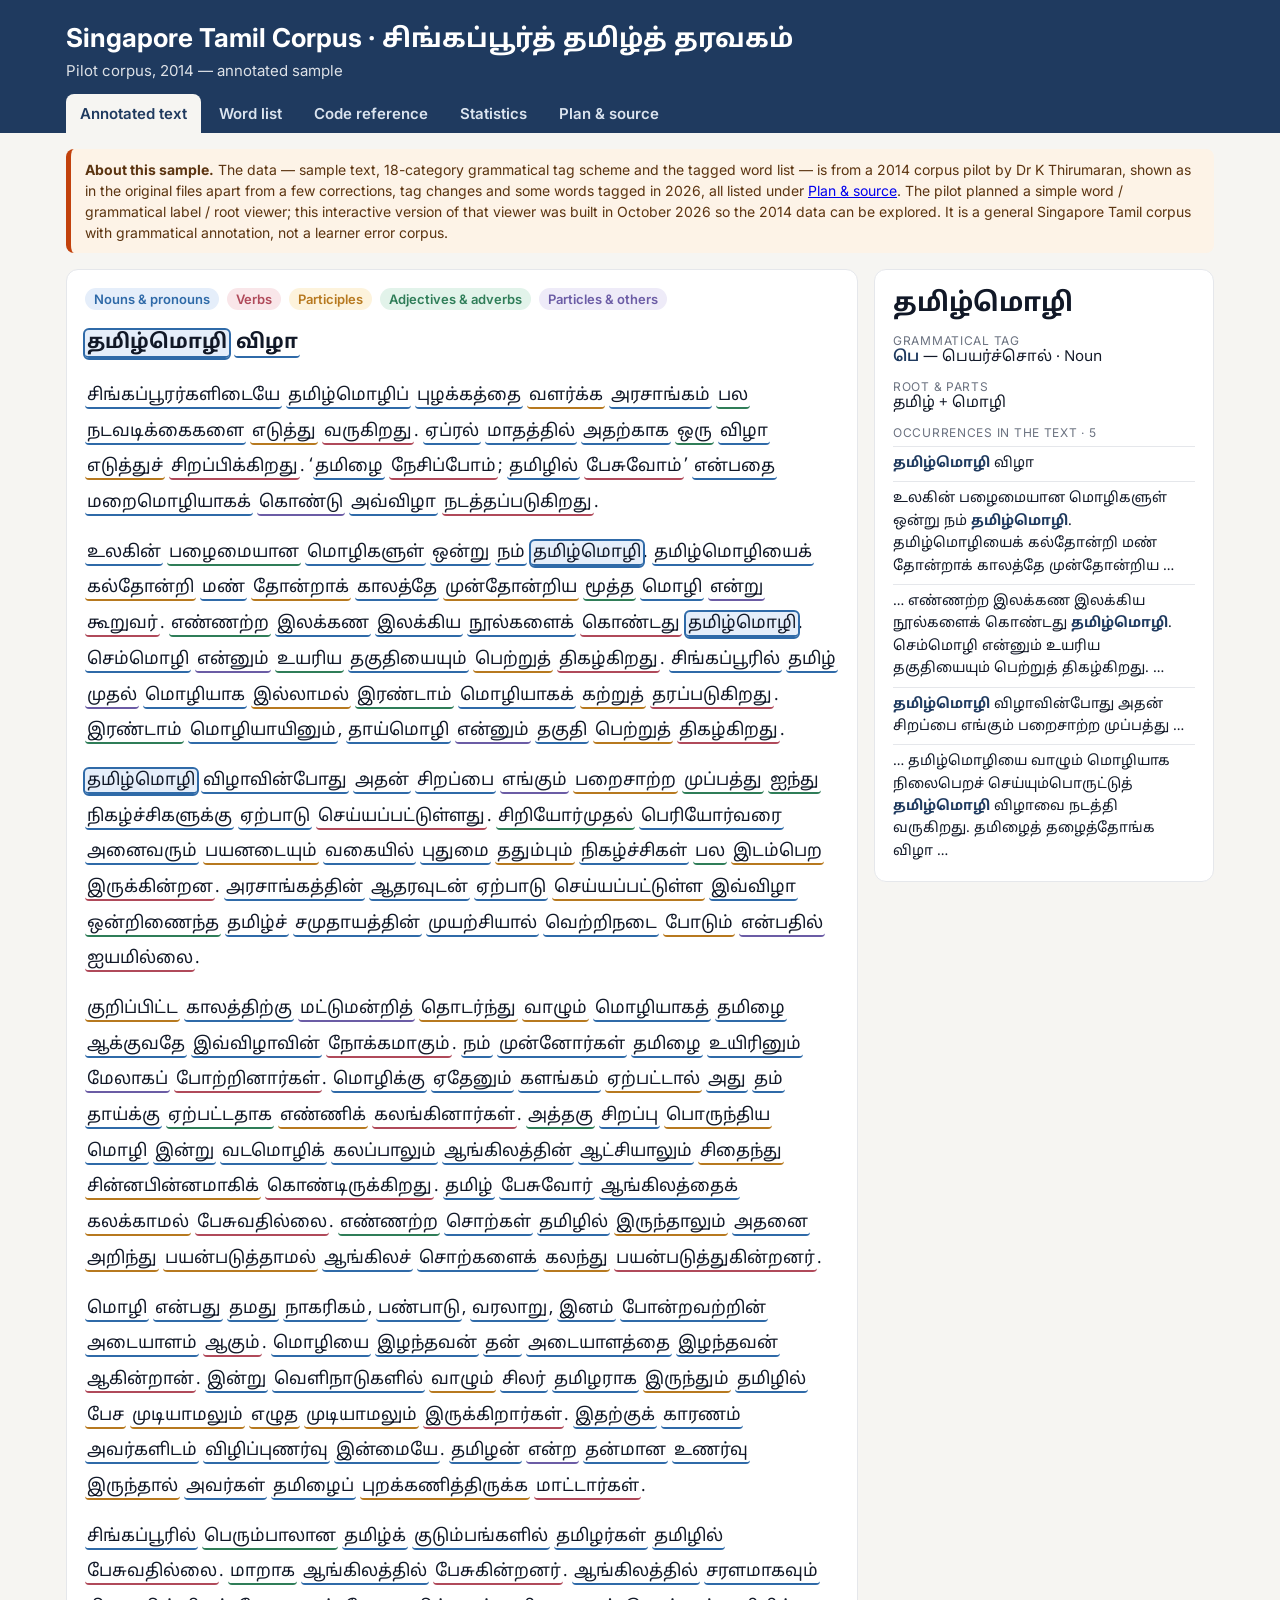
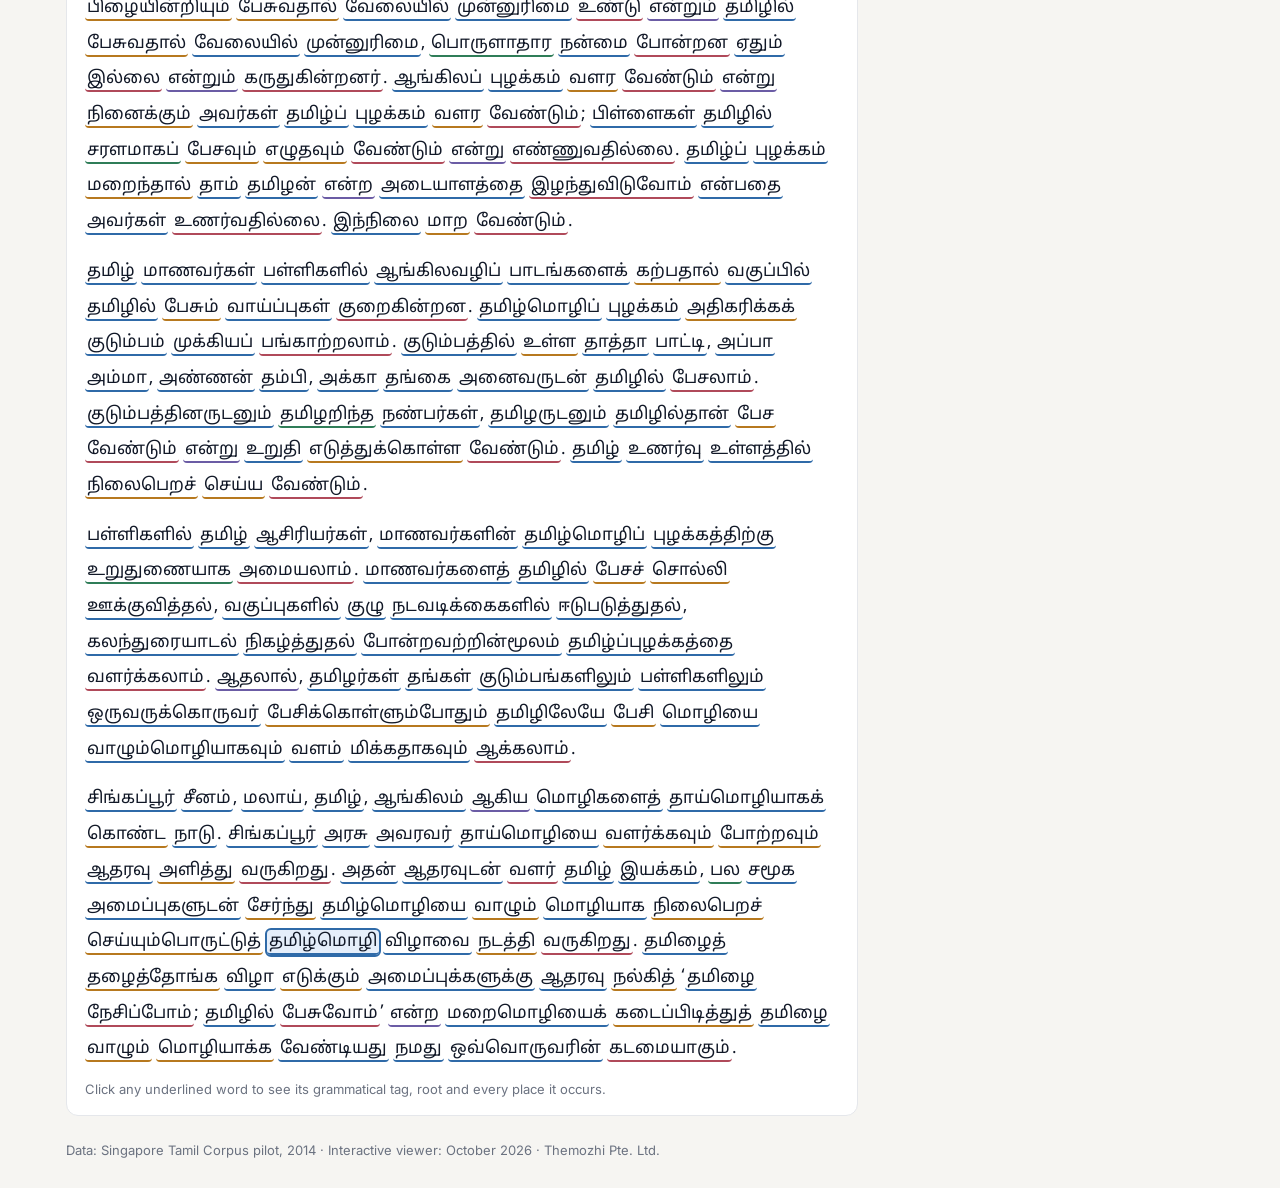
==== commit bac79c90: "2014 pilot viewer: tag corrections on review (logged) Co-Authored-By: Claude Opus 5.5 <noreply@anthr" ====
--- a/pilot-2014/index.html
+++ b/pilot-2014/index.html
@@ -43,7 +43,7 @@
 <nav id="nav"><button data-p="text" class="on">Annotated text</button><button data-p="words">Word list</button><button data-p="tags">Code reference</button><button data-p="stats">Statistics</button><button data-p="about">Plan &amp; source</button></nav>
 </div></header>
 <main class="wrap">
-<div class="prov"><b>About this sample.</b> The data — sample text, 18-category grammatical tag scheme and the tagged word list — is from a 2014 corpus pilot by Dr K Thirumaran, shown as in the original files apart from a few corrections and some words tagged in 2026, all listed under <a href="#" data-goto="about">Plan &amp; source</a>. The pilot planned a simple word / grammatical label / root viewer; this interactive version of that viewer was built in October 2026 so the 2014 data can be explored. It is a general Singapore Tamil corpus with grammatical annotation, not a learner error corpus.</div>
+<div class="prov"><b>About this sample.</b> The data — sample text, 18-category grammatical tag scheme and the tagged word list — is from a 2014 corpus pilot by Dr K Thirumaran, shown as in the original files apart from a few corrections, tag changes and some words tagged in 2026, all listed under <a href="#" data-goto="about">Plan &amp; source</a>. The pilot planned a simple word / grammatical label / root viewer; this interactive version of that viewer was built in October 2026 so the 2014 data can be explored. It is a general Singapore Tamil corpus with grammatical annotation, not a learner error corpus.</div>
 
 <section class="panel on" id="p-text"><div class="grid">
  <div class="card"><div class="key" id="key"></div><div class="text ta" id="text"></div><div class="muted" style="font-size:13px">Click any underlined word to see its grammatical tag, root and every place it occurs.</div></div>
@@ -67,21 +67,23 @@
 <section class="panel" id="p-about"><div class="card"><h3 style="margin-top:0">Corpus plan (6 September 2014)</h3><ul class="plan ta" id="plan"></ul></div>
 <div class="card"><h3 style="margin-top:0">Corrections made in 2026</h3><p class="muted" style="margin-top:0">Spelling errors found in the 2014 files, corrected on review:</p>
 <table><thead><tr><th>Where</th><th>2014 file</th><th>Corrected</th></tr></thead><tbody id="corr" class="ta"></tbody></table></div>
+<div class="card"><h3 style="margin-top:0">Tag changes made in 2026</h3><p class="muted" style="margin-top:0">Grammatical tags corrected on review:</p>
+<table><thead><tr><th>Word</th><th>2014 tag</th><th>Corrected tag</th></tr></thead><tbody id="tagch" class="ta"></tbody></table></div>
 <div class="card"><h3 style="margin-top:0">Tagging completed in 2026</h3><p class="muted" style="margin-top:0;line-height:1.6">Some words in the 2014 text had no tag. Where the 2014 word list had the same word in a slightly different form (for example with a joining consonant, எண்ணி / எண்ணிக்), the text word is now linked to that 2014 entry. Words with no 2014 entry were tagged in 2026 and are marked “tag added in 2026”. Spelling errors in the text are corrected only when confirmed, and each is listed under Corrections.</p>
 <table><thead><tr><th>Word in the text</th><th>How it is tagged now</th></tr></thead><tbody id="added" class="ta"></tbody></table></div>
-<div class="card"><h3 style="margin-top:0">Source files</h3><p class="muted" style="line-height:1.6">Two working documents by Thirumaran Krishnamoorthy: the annotated sample (created April 2014) and the corpus plan (6 September 2014). Their content is reproduced here as written, except for the corrections and the completed tagging listed above; the colour grouping and search are display aids added in 2026.</p></div></section>
+<div class="card"><h3 style="margin-top:0">Source files</h3><p class="muted" style="line-height:1.6">Two working documents by Thirumaran Krishnamoorthy: the annotated sample (created April 2014) and the corpus plan (6 September 2014). Their content is reproduced here as written, except for the corrections, tag changes and completed tagging listed above; the colour grouping and search are display aids added in 2026.</p></div></section>
 <footer>Data: Singapore Tamil Corpus pilot, 2014 · Interactive viewer: October 2026 · Themozhi Pte. Ltd.</footer>
 </main>
 <script>
-const D={"title": "தமிழ்மொழி விழா", "paras": ["சிங்கப்பூரர்களிடையே தமிழ்மொழிப் புழக்கத்தை வளர்க்க அரசாங்கம் பல நடவடிக்கைகளை எடுத்து வருகிறது. ஏப்ரல் மாதத்தில் அதற்காக ஒரு விழா எடுத்துச் சிறப்பிக்கிறது. ‘தமிழை நேசிப்போம்; தமிழில் பேசுவோம்’ என்பதை மறைமொழியாகக் கொண்டு அவ்விழா நடத்தப்படுகிறது.", "உலகின் பழைமையான மொழிகளுள் ஒன்று நம் தமிழ்மொழி. தமிழ்மொழியைக் கல்தோன்றி மண் தோன்றாக் காலத்தே முன்தோன்றிய மூத்த மொழி என்று கூறுவர். எண்ணற்ற இலக்கண இலக்கிய நூல்களைக் கொண்டது தமிழ்மொழி. செம்மொழி என்னும் உயரிய தகுதியையும் பெற்றுத் திகழ்கிறது. சிங்கப்பூரில் தமிழ் முதல் மொழியாக இல்லாமல் இரண்டாம் மொழியாகக் கற்றுத் தரப்படுகிறது. இரண்டாம் மொழியாயினும், தாய்மொழி என்னும் தகுதி பெற்றுத் திகழ்கிறது.", "தமிழ்மொழி விழாவின்போது அதன் சிறப்பை எங்கும் பறைசாற்ற முப்பத்து ஐந்து நிகழ்ச்சிகளுக்கு ஏற்பாடு செய்யப்பட்டுள்ளது. சிறியோர்முதல் பெரியோர்வரை அனைவரும் பயனடையும் வகையில் புதுமை ததும்பும் நிகழ்ச்சிகள் பல இடம்பெற இருக்கின்றன. அரசாங்கத்தின் ஆதரவுடன் ஏற்பாடு செய்யப்பட்டுள்ள இவ்விழா ஒன்றிணைந்த தமிழ்ச் சமுதாயத்தின் முயற்சியால் வெற்றிநடை போடும் என்பதில் ஐயமில்லை.", "குறிப்பிட்ட காலத்திற்கு மட்டுமன்றித் தொடர்ந்து வாழும் மொழியாகத் தமிழை ஆக்குவதே இவ்விழாவின் நோக்கமாகும். நம் முன்னோர்கள் தமிழை உயிரினும் மேலாகப் போற்றினார்கள். மொழிக்கு ஏதேனும் களங்கம் ஏற்பட்டால் அது தம் தாய்க்கு ஏற்பட்டதாக எண்ணிக் கலங்கினார்கள். அத்தகு சிறப்பு பொருந்திய மொழி இன்று வடமொழிக் கலப்பாலும் ஆங்கிலத்தின் ஆட்சியாலும் சிதைந்து சின்னபின்னமாகிக் கொண்டிருக்கிறது. தமிழ் பேசுவோர் ஆங்கிலத்தைக் கலக்காமல் பேசுவதில்லை. எண்ணற்ற சொற்கள் தமிழில் இருந்தாலும் அதனை அறிந்து பயன்படுத்தாமல் ஆங்கிலச் சொற்களைக் கலந்து பயன்படுத்துகின்றனர்.", "மொழி என்பது தமது நாகரிகம், பண்பாடு, வரலாறு, இனம் போன்றவற்றின் அடையாளம் ஆகும். மொழியை இழந்தவன் தன் அடையாளத்தை இழந்தவன் ஆகின்றான். இன்று வெளிநாடுகளில் வாழும் சிலர் தமிழராக இருந்தும் தமிழில் பேச முடியாமலும் எழுத முடியாமலும் இருக்கிறார்கள். இதற்குக் காரணம் அவர்களிடம் விழிப்புணர்வு இன்மையே. தமிழன் என்ற தன்மான உணர்வு இருந்தால் அவர்கள் தமிழைப் புறக்கணித்திருக்க மாட்டார்கள்.", "சிங்கப்பூரில் பெரும்பாலான தமிழ்க் குடும்பங்களில் தமிழர்கள் தமிழில் பேசுவதில்லை. மாறாக ஆங்கிலத்தில் பேசுகின்றனர். ஆங்கிலத்தில் சரளமாகவும் பிழையின்றியும் பேசுவதால் வேலையில் முன்னுரிமை உண்டு என்றும் தமிழில் பேசுவதால் வேலையில் முன்னுரிமை, பொருளாதார நன்மை போன்றன ஏதும் இல்லை என்றும் கருதுகின்றனர். ஆங்கிலப் புழக்கம் வளர வேண்டும் என்று நினைக்கும் அவர்கள் தமிழ்ப் புழக்கம் வளர வேண்டும்; பிள்ளைகள் தமிழில் சரளமாகப் பேசவும் எழுதவும் வேண்டும் என்று எண்ணுவதில்லை. தமிழ்ப் புழக்கம் மறைந்தால் தாம் தமிழன் என்ற அடையாளத்தை இழந்துவிடுவோம் என்பதை அவர்கள் உணர்வதில்லை. இந்நிலை மாற வேண்டும்.", "தமிழ் மாணவர்கள் பள்ளிகளில் ஆங்கிலவழிப் பாடங்களைக் கற்பதால் வகுப்பில் தமிழில் பேசும் வாய்ப்புகள் குறைகின்றன. தமிழ்மொழிப் புழக்கம் அதிகரிக்கக் குடும்பம் முக்கியப் பங்காற்றலாம். குடும்பத்தில் உள்ள தாத்தா பாட்டி, அப்பா அம்மா, அண்ணன் தம்பி, அக்கா தங்கை அனைவருடன் தமிழில் பேசலாம். குடும்பத்தினருடனும் தமிழறிந்த நண்பர்கள், தமிழருடனும் தமிழில்தான் பேச வேண்டும் என்று உறுதி எடுத்துக்கொள்ள வேண்டும். தமிழ் உணர்வு உள்ளத்தில் நிலைபெறச் செய்ய வேண்டும்.", "பள்ளிகளில் தமிழ் ஆசிரியர்கள், மாணவர்களின் தமிழ்மொழிப் புழக்கத்திற்கு உறுதுணையாக அமையலாம். மாணவர்களைத் தமிழில் பேசச் சொல்லி ஊக்குவித்தல், வகுப்புகளில் குழு நடவடிக்கைகளில் ஈடுபடுத்துதல், கலந்துரையாடல் நிகழ்த்துதல் போன்றவற்றின்மூலம் தமிழ்ப்புழக்கத்தை வளர்க்கலாம். ஆதலால், தமிழர்கள் தங்கள் குடும்பங்களிலும் பள்ளிகளிலும் ஒருவருக்கொருவர் பேசிக்கொள்ளும்போதும் தமிழிலேயே பேசி மொழியை வாழும்மொழியாகவும் வளம் மிக்கதாகவும் ஆக்கலாம்.", "சிங்கப்பூர் சீனம், மலாய், தமிழ், ஆங்கிலம் ஆகிய மொழிகளைத் தாய்மொழியாகக் கொண்ட நாடு. சிங்கப்பூர் அரசு அவரவர் தாய்மொழியை வளர்க்கவும் போற்றவும் ஆதரவு அளித்து வருகிறது. அதன் ஆதரவுடன் வளர் தமிழ் இயக்கம், பல சமூக அமைப்புகளுடன் சேர்ந்து தமிழ்மொழியை வாழும் மொழியாக நிலைபெறச் செய்யும்பொருட்டுத் தமிழ்மொழி விழாவை நடத்தி வருகிறது. தமிழைத் தழைத்தோங்க விழா எடுக்கும் அமைப்புக்களுக்கு ஆதரவு நல்கித் ‘தமிழை நேசிப்போம்; தமிழில் பேசுவோம்’ என்ற மறைமொழியைக் கடைப்பிடித்துத் தமிழை வாழும் மொழியாக்க வேண்டியது நமது ஒவ்வொருவரின் கடமையாகும்."], "tags": [["1", "பெயர்ச்சொல்", "Noun", "பெ"], ["2", "வினைச்சொல்", "verb", "வி"], ["3", "பெயரெச்சம்", "Relative participle", "பெ.எ"], ["4", "வினையெச்சம்", "Verbal Participle", "வி.எ"], ["5", "குறிப்புப் பெயரெச்சம்", "Appellative relative participle", "கு.பெ.எச்"], ["6", "குறிப்பு வினையெச்சம்", "Appellative verbal participle", "கு.வி.எச்"], ["7", "எதிர்மறைப் பெயரெச்சம்", "Negative relative participle", "எதி.ம.பெ.எச்"], ["8", "எதிர்மறை வினையெச்சம்", "Negative verbal participle", "எதி.ம.வி.எச்"], ["9", "தொழிற்பெயர்", "Verbal noun", "தொ.பெ"], ["10", "வினையாலணையும் பெயர்", "Participial noun", "வி.அ.பெ"], ["11", "சொல்லுருபு", "Postposition", "சொ.உரு"], ["12", "பதிலிடு பெயர்", "pronoun", "பதி.பெ"], ["13", "பெயரடை", "Adjective", "பெ.அ"], ["14", "வினையடை", "Adverb", "வி.அ"], ["15", "வினைமுற்று", "Finite Verb", "வி.மு"], ["16", "அடுக்குத்தொடர்", "Reduplication", "அ.தொ"], ["17", "வியங்கோள்", "Optative", "வியங்"], ["18", "இடைச்சொல்", "", "இ.சொல்"]], "entries": [{"w": "அக்கா", "tag": "பெ", "parts": ""}, {"w": "அடையாளத்தை", "tag": "பெ", "parts": "அடையாளம் + ஐ"}, {"w": "அடையாளம்", "tag": "பெ", "parts": ""}, {"w": "அண்ணன்", "tag": "பெ", "parts": ""}, {"w": "அத்தகு", "tag": "பெ.அ", "parts": "அ + தகு"}, {"w": "அதற்காக", "tag": "பி.பெ", "parts": "அதற்கு + ஆக"}, {"w": "அதன்", "tag": "பி.பெ", "parts": ""}, {"w": "அதனை", "tag": "பி.பெ", "parts": "அதன் + ஐ"}, {"w": "அதிகரிக்க", "tag": "வி.எ", "parts": "அதிகரி", "forms": ["அதிகரிக்கக்"]}, {"w": "அது", "tag": "பி.பெ", "parts": ""}, {"w": "அப்பா", "tag": "பெ", "parts": ""}, {"w": "அம்மா", "tag": "பெ", "parts": ""}, {"w": "அமைப்புகளுக்கு", "tag": "பெ", "parts": "அமைப்பு + கள் + கு", "forms": ["அமைப்புக்களுக்கு"]}, {"w": "அமைப்புகளுடன்", "tag": "பெ", "parts": "அமைப்பு + கள் + உடன்"}, {"w": "அமையலாம்", "tag": "வி.மு", "parts": "அமை"}, {"w": "அரசாங்கத்தின்", "tag": "பெ", "parts": "அரசாங்கம் + இன்"}, {"w": "அரசாங்கம்", "tag": "பெ", "parts": ""}, {"w": "அரசு", "tag": "பெ", "parts": ""}, {"w": "அவ்விழா", "tag": "பெ", "parts": "அ + விழா"}, {"w": "அவர்கள்", "tag": "பி.பெ", "parts": "அவர் + கள்"}, {"w": "அவர்களிடம்", "tag": "பி.பெ", "parts": "அவர் + கள் + இடம்"}, {"w": "அவரவர்", "tag": "பி.பெ", "parts": "அவர் + அவர்"}, {"w": "அளித்து", "tag": "வி.எ", "parts": "அளி"}, {"w": "அறிந்து", "tag": "வி.எ", "parts": "அறி"}, {"w": "அனைவருடன்", "tag": "பெ", "parts": "அனைவர் + உடன்"}, {"w": "அனைவரும்", "tag": "பெ", "parts": "அனைவர் + உம்"}, {"w": "ஆக்கலாம்", "tag": "வி.மு", "parts": "ஆக்கு"}, {"w": "ஆகிய", "tag": "இ.சொ", "parts": ""}, {"w": "ஆகின்றான்", "tag": "வி.மு", "parts": "ஆகு"}, {"w": "ஆகும்", "tag": "வி.மு", "parts": "ஆகு"}, {"w": "ஆங்கிலச்", "tag": "பெ", "parts": "ஆங்கலம்"}, {"w": "ஆங்கிலத்தில்", "tag": "பெ", "parts": "ஆங்கிலம் + இல்"}, {"w": "ஆங்கிலத்தின்", "tag": "பெ", "parts": "ஆங்கிலம் + இன்"}, {"w": "ஆங்கிலத்தைக்", "tag": "பெ", "parts": "ஆங்கிலம் + ஐ"}, {"w": "ஆங்கிலப்", "tag": "பெ", "parts": "ஆங்கிலம்"}, {"w": "ஆங்கிலம்", "tag": "பெ", "parts": "ஆங்கிலம்"}, {"w": "ஆங்கிலம்வழிப்", "tag": "பெ", "parts": "ஆங்கிலம் + வழி", "forms": ["ஆங்கிலவழிப்"]}, {"w": "ஆசிரியர்கள்", "tag": "பெ", "parts": "ஆசிரியர் + கள்"}, {"w": "ஆட்சியாலும்", "tag": "பெ", "parts": "ஆட்சி + ஆல் + உம்"}, {"w": "ஆதரவு", "tag": "பெ", "parts": ""}, {"w": "ஆதரவுடன்", "tag": "பெ", "parts": "ஆதரவு + உடன்"}, {"w": "ஆதலால்", "tag": "இ.சொ", "parts": ""}, {"w": "இடம்பெற", "tag": "வி.எ", "parts": "இடம்பெறு"}, {"w": "இதற்குக்", "tag": "பி.பெ", "parts": "இது + கு"}, {"w": "இந்நிலை", "tag": "பெ", "parts": "இ + நிலை"}, {"w": "இயக்கம்", "tag": "பெ", "parts": ""}, {"w": "இரண்டாம்", "tag": "பெ.அ", "parts": "இரண்டு + ஆம்"}, {"w": "இருக்கிறார்கள்", "tag": "வி.மு", "parts": "இரு"}, {"w": "இருக்கின்றன", "tag": "வி.மு", "parts": "இரு"}, {"w": "இருந்தால்", "tag": "வி.எ", "parts": "இரு"}, {"w": "இருந்தாலும்", "tag": "வி.எ", "parts": "இரு"}, {"w": "இருந்தும்", "tag": "வி.எ", "parts": "இரு"}, {"w": "இல்லாமல்", "tag": "எதி.ம.கு.வி.எ", "parts": ""}, {"w": "இல்லை", "tag": "கு.வி.மு", "parts": "இல்"}, {"w": "இலக்கண", "tag": "பெ", "parts": "இலக்கணம்"}, {"w": "இலக்கிய", "tag": "பெ", "parts": "இலக்கியம்"}, {"w": "இவ்விழா", "tag": "பெ", "parts": "இ + விழா"}, {"w": "இவ்விழாவின்", "tag": "பெ", "parts": "இ + விழா + இன்"}, {"w": "இழந்தவன்", "tag": "வி.அ.பெ", "parts": ""}, {"w": "இழந்துவிடுவோம்", "tag": "வி.மு", "parts": "இழ"}, {"w": "இன்மையே", "tag": "பெ", "parts": "இன்மை + ஏ"}, {"w": "இன்று", "tag": "பெ", "parts": ""}, {"w": "இனம்", "tag": "பெ", "parts": ""}, {"w": "ஈடுபடுத்துதல்", "tag": "தொ.பெ", "parts": ""}, {"w": "உண்டு", "tag": "கு.வி.மு", "parts": ""}, {"w": "உணர்வதில்லை", "tag": "வி.மு", "parts": "உணர்வது + இல்லை"}, {"w": "உணர்வு", "tag": "பெ", "parts": ""}, {"w": "உயரிய", "tag": "பெ.அ", "parts": ""}, {"w": "உயிரினும்", "tag": "பெ", "parts": "உயிர் + இன் + உம்"}, {"w": "உலகின்", "tag": "பெ", "parts": "உலகு + இன்"}, {"w": "உள்ள", "tag": "கு.பெ.எ", "parts": ""}, {"w": "உள்ளத்தில்", "tag": "பெ", "parts": "உள்ளம் + இல்"}, {"w": "உறுதி", "tag": "பெ", "parts": ""}, {"w": "உறுதுணையாக", "tag": "பெ", "parts": "உறு + துணையாக"}, {"w": "ஊக்குவித்தல்", "tag": "பெ", "parts": "ஊக்குவி"}, {"w": "எங்கும்", "tag": "வினாச்சொல்", "parts": "எங்கு + உம்"}, {"w": "எடுக்கும்", "tag": "வி.எ", "parts": "எடு"}, {"w": "எடுத்து", "tag": "வி.எ", "parts": "எடு"}, {"w": "எடுத்துக்கொள்ள", "tag": "வி.எ", "parts": "எடு"}, {"w": "எடுத்துச்", "tag": "வி.எ", "parts": "எடு"}, {"w": "எண்ணற்ற", "tag": "பெ.அ", "parts": "எண் + அற்ற"}, {"w": "எண்ணி", "tag": "வி.எ", "parts": "எண்ணு", "forms": ["எண்ணிக்"]}, {"w": "எண்ணுவதில்லை", "tag": "வி.மு", "parts": "எண்ணு"}, {"w": "எழுத", "tag": "வி.எ", "parts": "எழுது"}, {"w": "எழுதவும்", "tag": "வி.எ", "parts": "எழுது"}, {"w": "என்பதில்", "tag": "பெ", "parts": "என்பது + இல்"}, {"w": "என்பது", "tag": "பெ", "parts": ""}, {"w": "என்பதை", "tag": "பெ", "parts": "என்பது + ஐ"}, {"w": "என்ற", "tag": "இ.சொ", "parts": ""}, {"w": "என்று", "tag": "இ.சொ", "parts": ""}, {"w": "என்றும்", "tag": "இ.சொ", "parts": "என்று + உம்"}, {"w": "என்னும்", "tag": "இ.சொ", "parts": ""}, {"w": "ஏதும்", "tag": "பெ", "parts": "ஏது + உம்"}, {"w": "ஏதேனும்", "tag": "பெ", "parts": ""}, {"w": "ஏப்ரல்", "tag": "பெ", "parts": ""}, {"w": "ஏற்பட்டதாக", "tag": "வி.அ", "parts": ""}, {"w": "ஏற்பட்டால்", "tag": "வி.எ", "parts": ""}, {"w": "ஏற்பாடு", "tag": "பெ", "parts": ""}, {"w": "ஐயமில்லை", "tag": "கு.வி.மு", "parts": "ஐயம் + இல்லை"}, {"w": "ஒரு", "tag": "பெ.அ", "parts": ""}, {"w": "ஒருவருக்கொருவர்", "tag": "பெ", "parts": "ஒருவருக்கு + ஒருவர்"}, {"w": "ஒவ்வொருவரின்", "tag": "பெ", "parts": "ஒரு + ஒருவர் + இன்"}, {"w": "ஒன்றிணைந்த", "tag": "பெ.அ", "parts": "ஒன்று + இணைந்த"}, {"w": "ஒன்று", "tag": "பெ", "parts": ""}, {"w": "கடமையாகும்", "tag": "வி.மு", "parts": "கடமை + ஆகும்"}, {"w": "கடைப்பிடித்துத்", "tag": "வி.எ", "parts": "கடைப்பிடி"}, {"w": "கருதுகின்றனர்", "tag": "வி.மு", "parts": "கருது"}, {"w": "கல்தோன்றி", "tag": "வி.எ", "parts": "கல் + தோன்று"}, {"w": "கலக்காமல்", "tag": "எதி.ம.வி.எ", "parts": "கல"}, {"w": "கலங்கினார்கள்", "tag": "வி.மு", "parts": "கலங்கு"}, {"w": "கலந்து", "tag": "வி.எ", "parts": "கல"}, {"w": "கலந்துரையாடல்", "tag": "தொ.பெ", "parts": "கலந்து + உரையாடல்"}, {"w": "கலப்பாலும்", "tag": "பெ", "parts": "கலப்பு + ஆல்"}, {"w": "களங்கம்", "tag": "பெ", "parts": ""}, {"w": "கற்பதால்", "tag": "பெ", "parts": "கற்பது + ஆல்"}, {"w": "கற்று", "tag": "வி.எ", "parts": "", "forms": ["கற்றுத்"]}, {"w": "காரணம்", "tag": "பெ", "parts": ""}, {"w": "காலத்திற்கு", "tag": "பெ", "parts": "காலம் + கு"}, {"w": "காலத்தே", "tag": "பெ", "parts": "காலம் + ஏ"}, {"w": "குடும்பங்களில்", "tag": "பெ", "parts": "குடும்பம் + கள் + இல்"}, {"w": "குடும்பங்களிலும்", "tag": "பெ", "parts": "குடும்பங்கள் + இல் + உம்"}, {"w": "குடும்பத்தில்", "tag": "பெ", "parts": "குடும்பம் + இல்"}, {"w": "குடும்பத்தினருடனும்", "tag": "பெ", "parts": "குடும்பம் + இன் + உடனும்"}, {"w": "குடும்பம்", "tag": "பெ", "parts": ""}, {"w": "குழு", "tag": "பெ", "parts": ""}, {"w": "குறிப்பிட்ட", "tag": "பெ.எ", "parts": ""}, {"w": "குறைகின்றன", "tag": "வி.மு", "parts": "குறை"}, {"w": "கூறுவர்", "tag": "வி.மு", "parts": "கூறு"}, {"w": "கொண்ட", "tag": "வி.எ", "parts": "கொள்"}, {"w": "கொண்டது", "tag": "வி.மு", "parts": "கொள்"}, {"w": "கொண்டிருக்கிறது", "tag": "வி.மு", "parts": "கொள் + இரு"}, {"w": "கொண்டு", "tag": "இ.சொ", "parts": ""}, {"w": "சமுதாயத்தின்", "tag": "பெ", "parts": "சமுதாயம் + இன்"}, {"w": "சமூக", "tag": "பெ", "parts": "சமூகம்"}, {"w": "சரளமாக", "tag": "பெ", "parts": "சரளம் + ஆக", "forms": ["சரளமாகப்"]}, {"w": "சரளமாகவும்", "tag": "பெ", "parts": "சரளம் + ஆக + உம்"}, {"w": "சிங்கப்பூர்", "tag": "பெ", "parts": ""}, {"w": "சிங்கப்பூரர்களிடையே", "tag": "பெ", "parts": "சிங்கப்பூரர் + கள் + இடையே"}, {"w": "சிங்கப்பூரில்", "tag": "பெ", "parts": "சிங்கப்பூர் + இல்"}, {"w": "சிதைந்து", "tag": "வி.எ", "parts": "சிதை"}, {"w": "சிலர்", "tag": "பெ", "parts": ""}, {"w": "சிறப்பிக்கிறது", "tag": "வி.மு", "parts": "சிறப்பி"}, {"w": "சிறியோர்முதல்", "tag": "பெ.அ", "parts": "சிறியோர் + முதல்"}, {"w": "சின்னபின்னமாகி", "tag": "வி.எ", "parts": "சின்னபின்னம் + ஆகி", "forms": ["சின்னபின்னமாகிக்"]}, {"w": "சீனம்", "tag": "பெ", "parts": ""}, {"w": "செம்மொழி", "tag": "பெ", "parts": ""}, {"w": "செய்ய", "tag": "வி.எ", "parts": "செய்"}, {"w": "செய்யப்பட்டுள்ள", "tag": "பெ.எ", "parts": "செய்யப்படு"}, {"w": "செய்யப்பட்டுள்ளது", "tag": "வி.மு", "parts": "செய்யப்படு"}, {"w": "செய்யும்பொருட்டு", "tag": "வி.எ", "parts": "செய் + பொருட்டு", "forms": ["செய்யும்பொருட்டுத்"]}, {"w": "சேர்ந்து", "tag": "வி.எ", "parts": "சேர்"}, {"w": "சொல்லி", "tag": "வி.எ", "parts": "சொல்"}, {"w": "சொற்கள்", "tag": "பெ", "parts": ""}, {"w": "சொற்களை", "tag": "பெ", "parts": "சொற்கள் + ஐ", "forms": ["சொற்களைக்"]}, {"w": "தகுதி", "tag": "பெ", "parts": ""}, {"w": "தகுதியையும்", "tag": "பெ", "parts": "தகுதி + ஐ + உம்"}, {"w": "தங்கள்", "tag": "பி.பெ", "parts": ""}, {"w": "தங்கை", "tag": "பெ", "parts": ""}, {"w": "ததும்பும்", "tag": "பெ.எ", "parts": "ததும்பு"}, {"w": "தம்", "tag": "பி.பெ", "parts": ""}, {"w": "தம்பி", "tag": "பெ", "parts": ""}, {"w": "தமது", "tag": "பி.பெ", "parts": ""}, {"w": "தமிழ்", "tag": "பெ", "parts": ""}, {"w": "தமிழ்க்", "tag": "பெ", "parts": ""}, {"w": "தமிழ்ச்", "tag": "பெ", "parts": ""}, {"w": "தமிழ்ப்", "tag": "பெ", "parts": ""}, {"w": "தமிழ்ப்புழக்கத்தை", "tag": "பெ", "parts": "தமிழ் + புழக்கம் + ஐ"}, {"w": "தமிழ்மொழி", "tag": "பெ", "parts": "தமிழ் + மொழி"}, {"w": "தமிழ்மொழியை", "tag": "பெ", "parts": "தமிழ்மொழி + ஐ"}, {"w": "தமிழ்மொழியைக்", "tag": "பெ", "parts": "தமிழ்மொழி + ஐ"}, {"w": "தமிழர்கள்", "tag": "பெ", "parts": "தமிழர் + கள்"}, {"w": "தமிழராக", "tag": "பெ", "parts": "தமிழர் + ஆக"}, {"w": "தமிழருடனும்", "tag": "பெ", "parts": "தமிழர் + உடன்"}, {"w": "தமிழறிந்த", "tag": "பெ.அ", "parts": "தமிழ் + அறி"}, {"w": "தமிழன்", "tag": "பெ", "parts": "தமிழ் + அன்"}, {"w": "தமிழில்", "tag": "பெ", "parts": "தமிழ் + இல்"}, {"w": "தமிழில்தான்", "tag": "பெ", "parts": "தமிழ் + இல் + தான்"}, {"w": "தமிழிலேயே", "tag": "பெ", "parts": "தமிழ் + இல் + ஏ + ஏ"}, {"w": "தமிழை", "tag": "பெ", "parts": "தமிழ் + ஐ"}, {"w": "தமிழைத்", "tag": "பெ", "parts": "தமிழ் + ஐ"}, {"w": "தமிழைப்", "tag": "பெ", "parts": "தமிழ் + ஐ"}, {"w": "தரப்படுகிறது", "tag": "வி.மு", "parts": "தா"}, {"w": "தழைத்தோங்க", "tag": "வி.எ", "parts": "தழைத்தோங்கு"}, {"w": "தன்", "tag": "பி.பெ", "parts": ""}, {"w": "தன்மானம்", "tag": "பெ", "parts": "தன் + மானம்", "forms": ["தன்மான"]}, {"w": "தாத்தா", "tag": "பெ", "parts": ""}, {"w": "தாம்", "tag": "பி.பெ", "parts": ""}, {"w": "தாய்மொழி", "tag": "பெ", "parts": ""}, {"w": "தாய்மொழியாகப்", "tag": "பெ", "parts": "தாய்மொழி + ஆக", "forms": ["தாய்மொழியாகக்"]}, {"w": "தாய்மொழியை", "tag": "பெ", "parts": "தாய்மொழி + ஐ"}, {"w": "திகழ்கிறது", "tag": "வி.மு", "parts": "திகழ்"}, {"w": "தொடர்ந்து", "tag": "வி.எ", "parts": ""}, {"w": "தோன்றாக்", "tag": "ஈ.எதி.ம.பெ.எச்", "parts": ""}, {"w": "நடத்தப்படுகிறது", "tag": "வி.மு", "parts": ""}, {"w": "நடத்தி", "tag": "வி.எ", "parts": ""}, {"w": "நடவடிக்கைகளை", "tag": "பெ", "parts": "நடவடிக்கை + கள் + யை"}, {"w": "நண்பர்கள்", "tag": "பெ", "parts": ""}, {"w": "நம்", "tag": "பி.பெ", "parts": ""}, {"w": "நமது", "tag": "பி.பெ", "parts": ""}, {"w": "நல்கித்", "tag": "வி.எ", "parts": ""}, {"w": "நன்மை", "tag": "பெ", "parts": ""}, {"w": "நாகரிகம்", "tag": "பெ", "parts": ""}, {"w": "நாடு", "tag": "பெ", "parts": ""}, {"w": "நிகழ்ச்சிகள்", "tag": "பெ", "parts": ""}, {"w": "நிகழ்ச்சிகளுக்கு", "tag": "பெ", "parts": "நிகழ்ச்சி + கள் + கு"}, {"w": "நிகழ்த்துதல்", "tag": "தொ.பெ", "parts": "நிகழ்த்து + தல்"}, {"w": "நிலைபெறச்", "tag": "வி.எ", "parts": "நிலைபெறு"}, {"w": "நினைக்கும்", "tag": "பெ.எ", "parts": ""}, {"w": "நூல்களைக்", "tag": "பெ", "parts": ""}, {"w": "நேசிப்போம்", "tag": "வி.மு", "parts": ""}, {"w": "நோக்கமாகும்", "tag": "வி.மு", "parts": ""}, {"w": "பங்காற்றலாம்", "tag": "வி.மு", "parts": ""}, {"w": "பண்பாடு", "tag": "பெ", "parts": ""}, {"w": "பயன்படுத்தாமல்", "tag": "எதி.ம.வி.எ", "parts": ""}, {"w": "பயன்படுத்துகின்றனர்", "tag": "வி.மு", "parts": ""}, {"w": "பயனடையும்", "tag": "பெ.எ", "parts": ""}, {"w": "பல", "tag": "பெ.அ", "parts": ""}, {"w": "பழைமையான", "tag": "பெ.அ", "parts": ""}, {"w": "பள்ளிகளில்", "tag": "பெ", "parts": "பள்ளி + கள் + இல்"}, {"w": "பள்ளிகளிலும்", "tag": "பெ", "parts": ""}, {"w": "பறைசாற்ற", "tag": "வி.எ", "parts": ""}, {"w": "பாட்டி", "tag": "பெ", "parts": ""}, {"w": "பாடங்களைக்", "tag": "பெ", "parts": ""}, {"w": "பிழையின்றியும்", "tag": "கு.வி.எ", "parts": "பிழை + இன்றி + உம்"}, {"w": "பிள்ளைகள்", "tag": "பெ", "parts": ""}, {"w": "புதுமை", "tag": "பெ", "parts": ""}, {"w": "புழக்கத்திற்கு", "tag": "பெ", "parts": "புழக்கம் + கு"}, {"w": "புழக்கத்தை", "tag": "பெ", "parts": "புழக்கம் + ஐ"}, {"w": "புழக்கம்", "tag": "பெ", "parts": ""}, {"w": "புறக்கணித்திருக்க", "tag": "வி.எ", "parts": ""}, {"w": "பெரியோர்வரை", "tag": "பெ", "parts": "பெரியோர் + வரை"}, {"w": "பெரும்பாலான", "tag": "பெ.அ", "parts": ""}, {"w": "பெற்றுத்", "tag": "வி.எ", "parts": ""}, {"w": "பேச", "tag": "வி.எ", "parts": ""}, {"w": "பேசச்", "tag": "வி.எ", "parts": ""}, {"w": "பேசலாம்", "tag": "வி.மு", "parts": ""}, {"w": "பேசவும்", "tag": "வி.எ", "parts": ""}, {"w": "பேசி", "tag": "வி.எ", "parts": ""}, {"w": "பேசிக்கொள்ளும்போதும்", "tag": "வி.எ", "parts": "பேசி + கொள்ளும் + போதும்"}, {"w": "பேசுகின்றனர்", "tag": "வி.மு", "parts": "பேசு"}, {"w": "பேசும்", "tag": "பெ.எ", "parts": "பேசு + உம்"}, {"w": "பேசுவதால்", "tag": "பெ.எ", "parts": "பேசுவது + ஆல்"}, {"w": "பேசுவதில்லை", "tag": "வி.மு", "parts": "பேசுவது + இல்லை"}, {"w": "பேசுவோம்", "tag": "வி.மு", "parts": ""}, {"w": "பேசுவோர்", "tag": "வி.அ.பெ", "parts": ""}, {"w": "பொருந்திய", "tag": "பெ.எ", "parts": ""}, {"w": "பொருளாதார", "tag": "பெ.அ", "parts": ""}, {"w": "போடும்", "tag": "பெ.எ", "parts": ""}, {"w": "போற்றவும்", "tag": "வி.எ", "parts": ""}, {"w": "போற்றினார்கள்", "tag": "வி.மு", "parts": ""}, {"w": "போன்றவற்றின்", "tag": "பெ", "parts": "போன்ற + அவற்றின்"}, {"w": "போன்றவற்றின்மூலம்", "tag": "பெ", "parts": "போன்ற + அவற்றின் + மூலம்"}, {"w": "போன்றன", "tag": "வி.மு", "parts": ""}, {"w": "மட்டுமின்றித்", "tag": "இ.சொல்", "parts": "மட்டும் + இன்றி", "forms": ["மட்டுமன்றித்"]}, {"w": "மண்", "tag": "பெ", "parts": ""}, {"w": "மலாய்", "tag": "பெ", "parts": ""}, {"w": "மறைந்தால்", "tag": "வி.எ", "parts": ""}, {"w": "மறைமொழியாகக்", "tag": "பெ", "parts": "மறைமொழி + ஆக"}, {"w": "மாட்டார்கள்", "tag": "வி.மு", "parts": ""}, {"w": "மாணவர்கள்", "tag": "பெ", "parts": ""}, {"w": "மாணவர்களின்", "tag": "பெ", "parts": "மாணவர் + கள் + இன்"}, {"w": "மாணவர்களைத்", "tag": "பெ", "parts": "மாணவர்கள் + ஐ"}, {"w": "மாதத்தில்", "tag": "பெ", "parts": "மாதம் + இல்"}, {"w": "மாற", "tag": "வி.எ", "parts": ""}, {"w": "மாறாக", "tag": "பெ", "parts": "மாறு + ஆக"}, {"w": "மிக்கதாகவும்", "tag": "பெ", "parts": "மிக்கது + ஆகவும்"}, {"w": "முக்கியப்", "tag": "பெ", "parts": ""}, {"w": "முடியாமலும்", "tag": "எதி.ம.வி.எச்", "parts": "முடி + ஆ + மல் + உம்"}, {"w": "முதல்", "tag": "இ.சொல்", "parts": ""}, {"w": "முப்பத்துஐந்து", "tag": "பெ.அ", "parts": "முப்பத்து + ஐந்து", "forms": ["முப்பத்து", "ஐந்து"]}, {"w": "முயற்சியால்", "tag": "பெ", "parts": "முயற்சி + ஆல்"}, {"w": "முன்தோன்றிய", "tag": "வி.எ", "parts": "முன் + தோன்றிய"}, {"w": "முன்னுரிமை", "tag": "பெ", "parts": ""}, {"w": "முன்னோர்கள்", "tag": "பெ", "parts": ""}, {"w": "மூத்த", "tag": "பெ.அ", "parts": ""}, {"w": "மேலாகப்", "tag": "இ.சொ", "parts": ""}, {"w": "மொழி", "tag": "பெ", "parts": ""}, {"w": "மொழிக்கு", "tag": "பெ", "parts": "மொழி + கு"}, {"w": "மொழிகளுள்", "tag": "பெ", "parts": "மொழி + கள் + உள்"}, {"w": "மொழிகளைத்", "tag": "பெ", "parts": ""}, {"w": "மொழியாக்க", "tag": "வி.எ", "parts": ""}, {"w": "மொழியாக", "tag": "பெ", "parts": "மொழி + ஆக"}, {"w": "மொழியாகக்", "tag": "பெ", "parts": ""}, {"w": "மொழியாகத்", "tag": "பெ", "parts": ""}, {"w": "மொழியாயினும்", "tag": "பெ", "parts": "மொழி + ஆயினும்"}, {"w": "மொழியை", "tag": "பெ", "parts": "மொழி + ஐ"}, {"w": "வகுப்பில்", "tag": "பெ", "parts": "வகுப்பு + இல்"}, {"w": "வகுப்புகளில்", "tag": "பெ", "parts": "வகுப்பு + கள் + இல்"}, {"w": "வகையில்", "tag": "பெ", "parts": "வகையில்"}, {"w": "வடமொழிக்", "tag": "பெ", "parts": ""}, {"w": "வரலாறு", "tag": "பெ", "parts": ""}, {"w": "வருகிறது", "tag": "வி.மு", "parts": "வா"}, {"w": "வளம்", "tag": "பெ", "parts": ""}, {"w": "வளர்", "tag": "வி", "parts": ""}, {"w": "வளர்க்க", "tag": "வி.எ", "parts": "வளர்"}, {"w": "வளர்க்கலாம்", "tag": "வி.மு", "parts": "வளர்"}, {"w": "வளர்க்கவும்", "tag": "வி.எ", "parts": "வளர்"}, {"w": "வளர", "tag": "வி.எ", "parts": "வளர்"}, {"w": "வாய்ப்புகள்", "tag": "பெ", "parts": "வாய்ப்பு + கள்"}, {"w": "வாழும்", "tag": "பெ.எ", "parts": ""}, {"w": "வாழும்மொழியாகவும்", "tag": "பெ", "parts": "வாழும் + மொழி + ஆகவும்"}, {"w": "விழா", "tag": "பெ", "parts": ""}, {"w": "விழாவின்போது", "tag": "பெ", "parts": "விழா + இன் + போது"}, {"w": "விழாவை", "tag": "பெ", "parts": "விழா + ஐ"}, {"w": "விழிப்புணர்வு", "tag": "பெ", "parts": ""}, {"w": "வெளிநாடுகளில்", "tag": "பெ", "parts": "வெளிநாடுகள் + இல்"}, {"w": "வெற்றிநடை", "tag": "பெ", "parts": "வெற்றி + நடை"}, {"w": "வேண்டியது", "tag": "பெ", "parts": ""}, {"w": "வேண்டும்", "tag": "வி.மு", "parts": "வேண்டு"}, {"w": "வேலையில்", "tag": "பெ", "parts": "வேலை + இல்"}, {"w": "ஆக்குவதே", "tag": "தொ.பெ", "parts": "ஆக்குவது + ஏ", "added": true}, {"w": "சிறப்பு", "tag": "பெ", "parts": "", "added": true}, {"w": "சிறப்பை", "tag": "பெ", "parts": "சிறப்பு + ஐ", "added": true}, {"w": "தமிழ்மொழிப்", "tag": "பெ", "parts": "தமிழ் + மொழி", "added": true}, {"w": "தாய்க்கு", "tag": "பெ", "parts": "தாய் + கு", "added": true}, {"w": "நடவடிக்கைகளில்", "tag": "பெ", "parts": "நடவடிக்கை + கள் + இல்", "added": true}, {"w": "மறைமொழியைக்", "tag": "பெ", "parts": "மறைமொழி + ஐ", "added": true}], "alias": {"இ.சொ": "இ.சொல்", "எதி.ம.வி.எ": "எதி.ம.வி.எச்", "கு.வி.எ": "கு.வி.எச்", "கு.பெ.எ": "கு.பெ.எச்", "பி.பெ": "பதி.பெ"}, "plan": ["-   அடிக்கடி பயன்படும் சொற்கள்", "-   பாலர்பள்ளி அறிமுகநிலைச் சொற்கள்", "-   கீழ்த்தொடக்கநிலைச் சொற்கள் (தொடக்க நிலை1,2,3)", "-   மேல்தொடக்கநிலைச் சொற்கள் (தொடக்க நிலை 4,5,6)", "-   உயர்நிலைச் சொற்கள் (உயர்நிலை 1,2)", "-   மேல் உயர்நிலைச் சொற்கள் (உயர்நிலை 3,4)", "இலக்கணம்", "-   வினைவடிவம் ( difficult level ) ( easy – intermediate – advanced)", "எளிய சொற்கள் / கடினச் சொற்கள்", "-   வினைச்சொல்லைப் பிரித்தல்", "( பகுதி, விகுதி, இடைநிலை, சந்தி, சாரியை, விகாரம்)", "-   சொல்லமைப்பு", "( தனிச்சொற்கள் எ.கா மக்கள், நிலம், கூட்டுச்சொற்கள்- எ.கா காணப்பட்டான், பழகிப்பார், பேச்சுத்தமிழ்)", "-   மரபுத்தொடர்கள்", "( அறிமுகம்)", "-   மாணவர்களுக்கும் ஆசிரியர்களுக்கும் தரவு எவ்வாறு பயனுள்ளதாக இருக்கும் என்பது பற்றிய விளக்கம்"]};
+const D={"title": "தமிழ்மொழி விழா", "paras": ["சிங்கப்பூரர்களிடையே தமிழ்மொழிப் புழக்கத்தை வளர்க்க அரசாங்கம் பல நடவடிக்கைகளை எடுத்து வருகிறது. ஏப்ரல் மாதத்தில் அதற்காக ஒரு விழா எடுத்துச் சிறப்பிக்கிறது. ‘தமிழை நேசிப்போம்; தமிழில் பேசுவோம்’ என்பதை மறைமொழியாகக் கொண்டு அவ்விழா நடத்தப்படுகிறது.", "உலகின் பழைமையான மொழிகளுள் ஒன்று நம் தமிழ்மொழி. தமிழ்மொழியைக் கல்தோன்றி மண் தோன்றாக் காலத்தே முன்தோன்றிய மூத்த மொழி என்று கூறுவர். எண்ணற்ற இலக்கண இலக்கிய நூல்களைக் கொண்டது தமிழ்மொழி. செம்மொழி என்னும் உயரிய தகுதியையும் பெற்றுத் திகழ்கிறது. சிங்கப்பூரில் தமிழ் முதல் மொழியாக இல்லாமல் இரண்டாம் மொழியாகக் கற்றுத் தரப்படுகிறது. இரண்டாம் மொழியாயினும், தாய்மொழி என்னும் தகுதி பெற்றுத் திகழ்கிறது.", "தமிழ்மொழி விழாவின்போது அதன் சிறப்பை எங்கும் பறைசாற்ற முப்பத்து ஐந்து நிகழ்ச்சிகளுக்கு ஏற்பாடு செய்யப்பட்டுள்ளது. சிறியோர்முதல் பெரியோர்வரை அனைவரும் பயனடையும் வகையில் புதுமை ததும்பும் நிகழ்ச்சிகள் பல இடம்பெற இருக்கின்றன. அரசாங்கத்தின் ஆதரவுடன் ஏற்பாடு செய்யப்பட்டுள்ள இவ்விழா ஒன்றிணைந்த தமிழ்ச் சமுதாயத்தின் முயற்சியால் வெற்றிநடை போடும் என்பதில் ஐயமில்லை.", "குறிப்பிட்ட காலத்திற்கு மட்டுமன்றித் தொடர்ந்து வாழும் மொழியாகத் தமிழை ஆக்குவதே இவ்விழாவின் நோக்கமாகும். நம் முன்னோர்கள் தமிழை உயிரினும் மேலாகப் போற்றினார்கள். மொழிக்கு ஏதேனும் களங்கம் ஏற்பட்டால் அது தம் தாய்க்கு ஏற்பட்டதாக எண்ணிக் கலங்கினார்கள். அத்தகு சிறப்பு பொருந்திய மொழி இன்று வடமொழிக் கலப்பாலும் ஆங்கிலத்தின் ஆட்சியாலும் சிதைந்து சின்னபின்னமாகிக் கொண்டிருக்கிறது. தமிழ் பேசுவோர் ஆங்கிலத்தைக் கலக்காமல் பேசுவதில்லை. எண்ணற்ற சொற்கள் தமிழில் இருந்தாலும் அதனை அறிந்து பயன்படுத்தாமல் ஆங்கிலச் சொற்களைக் கலந்து பயன்படுத்துகின்றனர்.", "மொழி என்பது தமது நாகரிகம், பண்பாடு, வரலாறு, இனம் போன்றவற்றின் அடையாளம் ஆகும். மொழியை இழந்தவன் தன் அடையாளத்தை இழந்தவன் ஆகின்றான். இன்று வெளிநாடுகளில் வாழும் சிலர் தமிழராக இருந்தும் தமிழில் பேச முடியாமலும் எழுத முடியாமலும் இருக்கிறார்கள். இதற்குக் காரணம் அவர்களிடம் விழிப்புணர்வு இன்மையே. தமிழன் என்ற தன்மான உணர்வு இருந்தால் அவர்கள் தமிழைப் புறக்கணித்திருக்க மாட்டார்கள்.", "சிங்கப்பூரில் பெரும்பாலான தமிழ்க் குடும்பங்களில் தமிழர்கள் தமிழில் பேசுவதில்லை. மாறாக ஆங்கிலத்தில் பேசுகின்றனர். ஆங்கிலத்தில் சரளமாகவும் பிழையின்றியும் பேசுவதால் வேலையில் முன்னுரிமை உண்டு என்றும் தமிழில் பேசுவதால் வேலையில் முன்னுரிமை, பொருளாதார நன்மை போன்றன ஏதும் இல்லை என்றும் கருதுகின்றனர். ஆங்கிலப் புழக்கம் வளர வேண்டும் என்று நினைக்கும் அவர்கள் தமிழ்ப் புழக்கம் வளர வேண்டும்; பிள்ளைகள் தமிழில் சரளமாகப் பேசவும் எழுதவும் வேண்டும் என்று எண்ணுவதில்லை. தமிழ்ப் புழக்கம் மறைந்தால் தாம் தமிழன் என்ற அடையாளத்தை இழந்துவிடுவோம் என்பதை அவர்கள் உணர்வதில்லை. இந்நிலை மாற வேண்டும்.", "தமிழ் மாணவர்கள் பள்ளிகளில் ஆங்கிலவழிப் பாடங்களைக் கற்பதால் வகுப்பில் தமிழில் பேசும் வாய்ப்புகள் குறைகின்றன. தமிழ்மொழிப் புழக்கம் அதிகரிக்கக் குடும்பம் முக்கியப் பங்காற்றலாம். குடும்பத்தில் உள்ள தாத்தா பாட்டி, அப்பா அம்மா, அண்ணன் தம்பி, அக்கா தங்கை அனைவருடன் தமிழில் பேசலாம். குடும்பத்தினருடனும் தமிழறிந்த நண்பர்கள், தமிழருடனும் தமிழில்தான் பேச வேண்டும் என்று உறுதி எடுத்துக்கொள்ள வேண்டும். தமிழ் உணர்வு உள்ளத்தில் நிலைபெறச் செய்ய வேண்டும்.", "பள்ளிகளில் தமிழ் ஆசிரியர்கள், மாணவர்களின் தமிழ்மொழிப் புழக்கத்திற்கு உறுதுணையாக அமையலாம். மாணவர்களைத் தமிழில் பேசச் சொல்லி ஊக்குவித்தல், வகுப்புகளில் குழு நடவடிக்கைகளில் ஈடுபடுத்துதல், கலந்துரையாடல் நிகழ்த்துதல் போன்றவற்றின்மூலம் தமிழ்ப்புழக்கத்தை வளர்க்கலாம். ஆதலால், தமிழர்கள் தங்கள் குடும்பங்களிலும் பள்ளிகளிலும் ஒருவருக்கொருவர் பேசிக்கொள்ளும்போதும் தமிழிலேயே பேசி மொழியை வாழும்மொழியாகவும் வளம் மிக்கதாகவும் ஆக்கலாம்.", "சிங்கப்பூர் சீனம், மலாய், தமிழ், ஆங்கிலம் ஆகிய மொழிகளைத் தாய்மொழியாகக் கொண்ட நாடு. சிங்கப்பூர் அரசு அவரவர் தாய்மொழியை வளர்க்கவும் போற்றவும் ஆதரவு அளித்து வருகிறது. அதன் ஆதரவுடன் வளர் தமிழ் இயக்கம், பல சமூக அமைப்புகளுடன் சேர்ந்து தமிழ்மொழியை வாழும் மொழியாக நிலைபெறச் செய்யும்பொருட்டுத் தமிழ்மொழி விழாவை நடத்தி வருகிறது. தமிழைத் தழைத்தோங்க விழா எடுக்கும் அமைப்புக்களுக்கு ஆதரவு நல்கித் ‘தமிழை நேசிப்போம்; தமிழில் பேசுவோம்’ என்ற மறைமொழியைக் கடைப்பிடித்துத் தமிழை வாழும் மொழியாக்க வேண்டியது நமது ஒவ்வொருவரின் கடமையாகும்."], "tags": [["1", "பெயர்ச்சொல்", "Noun", "பெ"], ["2", "வினைச்சொல்", "verb", "வி"], ["3", "பெயரெச்சம்", "Relative participle", "பெ.எ"], ["4", "வினையெச்சம்", "Verbal Participle", "வி.எ"], ["5", "குறிப்புப் பெயரெச்சம்", "Appellative relative participle", "கு.பெ.எச்"], ["6", "குறிப்பு வினையெச்சம்", "Appellative verbal participle", "கு.வி.எச்"], ["7", "எதிர்மறைப் பெயரெச்சம்", "Negative relative participle", "எதி.ம.பெ.எச்"], ["8", "எதிர்மறை வினையெச்சம்", "Negative verbal participle", "எதி.ம.வி.எச்"], ["9", "தொழிற்பெயர்", "Verbal noun", "தொ.பெ"], ["10", "வினையாலணையும் பெயர்", "Participial noun", "வி.அ.பெ"], ["11", "சொல்லுருபு", "Postposition", "சொ.உரு"], ["12", "பதிலிடு பெயர்", "pronoun", "பதி.பெ"], ["13", "பெயரடை", "Adjective", "பெ.அ"], ["14", "வினையடை", "Adverb", "வி.அ"], ["15", "வினைமுற்று", "Finite Verb", "வி.மு"], ["16", "அடுக்குத்தொடர்", "Reduplication", "அ.தொ"], ["17", "வியங்கோள்", "Optative", "வியங்"], ["18", "இடைச்சொல்", "", "இ.சொல்"]], "entries": [{"w": "அக்கா", "tag": "பெ", "parts": ""}, {"w": "அடையாளத்தை", "tag": "பெ", "parts": "அடையாளம் + ஐ"}, {"w": "அடையாளம்", "tag": "பெ", "parts": ""}, {"w": "அண்ணன்", "tag": "பெ", "parts": ""}, {"w": "அத்தகு", "tag": "பெ.அ", "parts": "அ + தகு"}, {"w": "அதற்காக", "tag": "பி.பெ", "parts": "அதற்கு + ஆக"}, {"w": "அதன்", "tag": "பி.பெ", "parts": ""}, {"w": "அதனை", "tag": "பி.பெ", "parts": "அதன் + ஐ"}, {"w": "அதிகரிக்க", "tag": "வி.எ", "parts": "அதிகரி", "forms": ["அதிகரிக்கக்"]}, {"w": "அது", "tag": "பி.பெ", "parts": ""}, {"w": "அப்பா", "tag": "பெ", "parts": ""}, {"w": "அம்மா", "tag": "பெ", "parts": ""}, {"w": "அமைப்புகளுக்கு", "tag": "பெ", "parts": "அமைப்பு + கள் + கு", "forms": ["அமைப்புக்களுக்கு"]}, {"w": "அமைப்புகளுடன்", "tag": "பெ", "parts": "அமைப்பு + கள் + உடன்"}, {"w": "அமையலாம்", "tag": "வி.மு", "parts": "அமை"}, {"w": "அரசாங்கத்தின்", "tag": "பெ", "parts": "அரசாங்கம் + இன்"}, {"w": "அரசாங்கம்", "tag": "பெ", "parts": ""}, {"w": "அரசு", "tag": "பெ", "parts": ""}, {"w": "அவ்விழா", "tag": "பெ", "parts": "அ + விழா"}, {"w": "அவர்கள்", "tag": "பி.பெ", "parts": "அவர் + கள்"}, {"w": "அவர்களிடம்", "tag": "பி.பெ", "parts": "அவர் + கள் + இடம்"}, {"w": "அவரவர்", "tag": "பி.பெ", "parts": "அவர் + அவர்"}, {"w": "அளித்து", "tag": "வி.எ", "parts": "அளி"}, {"w": "அறிந்து", "tag": "வி.எ", "parts": "அறி"}, {"w": "அனைவருடன்", "tag": "பெ", "parts": "அனைவர் + உடன்"}, {"w": "அனைவரும்", "tag": "பெ", "parts": "அனைவர் + உம்"}, {"w": "ஆக்கலாம்", "tag": "வி.மு", "parts": "ஆக்கு"}, {"w": "ஆகிய", "tag": "இ.சொ", "parts": ""}, {"w": "ஆகின்றான்", "tag": "வி.மு", "parts": "ஆகு"}, {"w": "ஆகும்", "tag": "வி.மு", "parts": "ஆகு"}, {"w": "ஆங்கிலச்", "tag": "பெ", "parts": "ஆங்கலம்"}, {"w": "ஆங்கிலத்தில்", "tag": "பெ", "parts": "ஆங்கிலம் + இல்"}, {"w": "ஆங்கிலத்தின்", "tag": "பெ", "parts": "ஆங்கிலம் + இன்"}, {"w": "ஆங்கிலத்தைக்", "tag": "பெ", "parts": "ஆங்கிலம் + ஐ"}, {"w": "ஆங்கிலப்", "tag": "பெ", "parts": "ஆங்கிலம்"}, {"w": "ஆங்கிலம்", "tag": "பெ", "parts": "ஆங்கிலம்"}, {"w": "ஆங்கிலம்வழிப்", "tag": "பெ", "parts": "ஆங்கிலம் + வழி", "forms": ["ஆங்கிலவழிப்"]}, {"w": "ஆசிரியர்கள்", "tag": "பெ", "parts": "ஆசிரியர் + கள்"}, {"w": "ஆட்சியாலும்", "tag": "பெ", "parts": "ஆட்சி + ஆல் + உம்"}, {"w": "ஆதரவு", "tag": "பெ", "parts": ""}, {"w": "ஆதரவுடன்", "tag": "பெ", "parts": "ஆதரவு + உடன்"}, {"w": "ஆதலால்", "tag": "இ.சொ", "parts": ""}, {"w": "இடம்பெற", "tag": "வி.எ", "parts": "இடம்பெறு"}, {"w": "இதற்குக்", "tag": "பி.பெ", "parts": "இது + கு"}, {"w": "இந்நிலை", "tag": "பெ", "parts": "இ + நிலை"}, {"w": "இயக்கம்", "tag": "பெ", "parts": ""}, {"w": "இரண்டாம்", "tag": "பெ.அ", "parts": "இரண்டு + ஆம்"}, {"w": "இருக்கிறார்கள்", "tag": "வி.மு", "parts": "இரு"}, {"w": "இருக்கின்றன", "tag": "வி.மு", "parts": "இரு"}, {"w": "இருந்தால்", "tag": "வி.எ", "parts": "இரு"}, {"w": "இருந்தாலும்", "tag": "வி.எ", "parts": "இரு"}, {"w": "இருந்தும்", "tag": "வி.எ", "parts": "இரு"}, {"w": "இல்லாமல்", "tag": "எதி.ம.கு.வி.எ", "parts": ""}, {"w": "இல்லை", "tag": "கு.வி.மு", "parts": "இல்"}, {"w": "இலக்கண", "tag": "பெ", "parts": "இலக்கணம்"}, {"w": "இலக்கிய", "tag": "பெ", "parts": "இலக்கியம்"}, {"w": "இவ்விழா", "tag": "பெ", "parts": "இ + விழா"}, {"w": "இவ்விழாவின்", "tag": "பெ", "parts": "இ + விழா + இன்"}, {"w": "இழந்தவன்", "tag": "வி.அ.பெ", "parts": ""}, {"w": "இழந்துவிடுவோம்", "tag": "வி.மு", "parts": "இழ"}, {"w": "இன்மையே", "tag": "பெ", "parts": "இன்மை + ஏ"}, {"w": "இன்று", "tag": "பெ", "parts": ""}, {"w": "இனம்", "tag": "பெ", "parts": ""}, {"w": "ஈடுபடுத்துதல்", "tag": "தொ.பெ", "parts": ""}, {"w": "உண்டு", "tag": "கு.வி.மு", "parts": ""}, {"w": "உணர்வதில்லை", "tag": "வி.மு", "parts": "உணர்வது + இல்லை"}, {"w": "உணர்வு", "tag": "பெ", "parts": ""}, {"w": "உயரிய", "tag": "பெ.அ", "parts": ""}, {"w": "உயிரினும்", "tag": "பெ", "parts": "உயிர் + இன் + உம்"}, {"w": "உலகின்", "tag": "பெ", "parts": "உலகு + இன்"}, {"w": "உள்ள", "tag": "கு.பெ.எ", "parts": ""}, {"w": "உள்ளத்தில்", "tag": "பெ", "parts": "உள்ளம் + இல்"}, {"w": "உறுதி", "tag": "பெ", "parts": ""}, {"w": "உறுதுணையாக", "tag": "வி.அ", "parts": "உறு + துணையாக"}, {"w": "ஊக்குவித்தல்", "tag": "தொ.பெ", "parts": "ஊக்குவி"}, {"w": "எங்கும்", "tag": "வினாச்சொல்", "parts": "எங்கு + உம்"}, {"w": "எடுக்கும்", "tag": "வி.எ", "parts": "எடு"}, {"w": "எடுத்து", "tag": "வி.எ", "parts": "எடு"}, {"w": "எடுத்துக்கொள்ள", "tag": "வி.எ", "parts": "எடு"}, {"w": "எடுத்துச்", "tag": "வி.எ", "parts": "எடு"}, {"w": "எண்ணற்ற", "tag": "பெ.அ", "parts": "எண் + அற்ற"}, {"w": "எண்ணி", "tag": "வி.எ", "parts": "எண்ணு", "forms": ["எண்ணிக்"]}, {"w": "எண்ணுவதில்லை", "tag": "வி.மு", "parts": "எண்ணு"}, {"w": "எழுத", "tag": "வி.எ", "parts": "எழுது"}, {"w": "எழுதவும்", "tag": "வி.எ", "parts": "எழுது"}, {"w": "என்பதில்", "tag": "அசைச்சொல்", "parts": "என்பது + இல்"}, {"w": "என்பது", "tag": "பெ", "parts": ""}, {"w": "என்பதை", "tag": "பெ", "parts": "என்பது + ஐ"}, {"w": "என்ற", "tag": "இ.சொ", "parts": ""}, {"w": "என்று", "tag": "இ.சொ", "parts": ""}, {"w": "என்றும்", "tag": "இ.சொ", "parts": "என்று + உம்"}, {"w": "என்னும்", "tag": "இ.சொ", "parts": ""}, {"w": "ஏதும்", "tag": "பெ", "parts": "ஏது + உம்"}, {"w": "ஏதேனும்", "tag": "பெ", "parts": ""}, {"w": "ஏப்ரல்", "tag": "பெ", "parts": ""}, {"w": "ஏற்பட்டதாக", "tag": "வி.அ", "parts": ""}, {"w": "ஏற்பட்டால்", "tag": "வி.எ", "parts": ""}, {"w": "ஏற்பாடு", "tag": "பெ", "parts": ""}, {"w": "ஐயமில்லை", "tag": "கு.வி.மு", "parts": "ஐயம் + இல்லை"}, {"w": "ஒரு", "tag": "பெ.அ", "parts": ""}, {"w": "ஒருவருக்கொருவர்", "tag": "பெ", "parts": "ஒருவருக்கு + ஒருவர்"}, {"w": "ஒவ்வொருவரின்", "tag": "பெ", "parts": "ஒரு + ஒருவர் + இன்"}, {"w": "ஒன்றிணைந்த", "tag": "பெ.அ", "parts": "ஒன்று + இணைந்த"}, {"w": "ஒன்று", "tag": "பெ", "parts": ""}, {"w": "கடமையாகும்", "tag": "வி.மு", "parts": "கடமை + ஆகும்"}, {"w": "கடைப்பிடித்துத்", "tag": "வி.எ", "parts": "கடைப்பிடி"}, {"w": "கருதுகின்றனர்", "tag": "வி.மு", "parts": "கருது"}, {"w": "கல்தோன்றி", "tag": "வி.எ", "parts": "கல் + தோன்று"}, {"w": "கலக்காமல்", "tag": "எதி.ம.வி.எ", "parts": "கல"}, {"w": "கலங்கினார்கள்", "tag": "வி.மு", "parts": "கலங்கு"}, {"w": "கலந்து", "tag": "வி.எ", "parts": "கல"}, {"w": "கலந்துரையாடல்", "tag": "தொ.பெ", "parts": "கலந்து + உரையாடல்"}, {"w": "கலப்பாலும்", "tag": "பெ", "parts": "கலப்பு + ஆல்"}, {"w": "களங்கம்", "tag": "பெ", "parts": ""}, {"w": "கற்பதால்", "tag": "வி.எ", "parts": "கற்பது + ஆல்"}, {"w": "கற்று", "tag": "வி.எ", "parts": "", "forms": ["கற்றுத்"]}, {"w": "காரணம்", "tag": "பெ", "parts": ""}, {"w": "காலத்திற்கு", "tag": "பெ", "parts": "காலம் + கு"}, {"w": "காலத்தே", "tag": "பெ", "parts": "காலம் + ஏ"}, {"w": "குடும்பங்களில்", "tag": "பெ", "parts": "குடும்பம் + கள் + இல்"}, {"w": "குடும்பங்களிலும்", "tag": "பெ", "parts": "குடும்பங்கள் + இல் + உம்"}, {"w": "குடும்பத்தில்", "tag": "பெ", "parts": "குடும்பம் + இல்"}, {"w": "குடும்பத்தினருடனும்", "tag": "பெ", "parts": "குடும்பம் + இன் + உடனும்"}, {"w": "குடும்பம்", "tag": "பெ", "parts": ""}, {"w": "குழு", "tag": "பெ", "parts": ""}, {"w": "குறிப்பிட்ட", "tag": "பெ.எ", "parts": ""}, {"w": "குறைகின்றன", "tag": "வி.மு", "parts": "குறை"}, {"w": "கூறுவர்", "tag": "வி.மு", "parts": "கூறு"}, {"w": "கொண்ட", "tag": "வி.எ", "parts": "கொள்"}, {"w": "கொண்டது", "tag": "வி.மு", "parts": "கொள்"}, {"w": "கொண்டிருக்கிறது", "tag": "வி.மு", "parts": "கொள் + இரு"}, {"w": "கொண்டு", "tag": "இ.சொ", "parts": ""}, {"w": "சமுதாயத்தின்", "tag": "பெ", "parts": "சமுதாயம் + இன்"}, {"w": "சமூக", "tag": "பெ", "parts": "சமூகம்"}, {"w": "சரளமாக", "tag": "வி.அ", "parts": "சரளம் + ஆக", "forms": ["சரளமாகப்"]}, {"w": "சரளமாகவும்", "tag": "பெ", "parts": "சரளம் + ஆக + உம்"}, {"w": "சிங்கப்பூர்", "tag": "பெ", "parts": ""}, {"w": "சிங்கப்பூரர்களிடையே", "tag": "பெ", "parts": "சிங்கப்பூரர் + கள் + இடையே"}, {"w": "சிங்கப்பூரில்", "tag": "பெ", "parts": "சிங்கப்பூர் + இல்"}, {"w": "சிதைந்து", "tag": "வி.எ", "parts": "சிதை"}, {"w": "சிலர்", "tag": "பெ", "parts": ""}, {"w": "சிறப்பிக்கிறது", "tag": "வி.மு", "parts": "சிறப்பி"}, {"w": "சிறியோர்முதல்", "tag": "பெ.அ", "parts": "சிறியோர் + முதல்"}, {"w": "சின்னபின்னமாகி", "tag": "வி.எ", "parts": "சின்னபின்னம் + ஆகி", "forms": ["சின்னபின்னமாகிக்"]}, {"w": "சீனம்", "tag": "பெ", "parts": ""}, {"w": "செம்மொழி", "tag": "பெ", "parts": ""}, {"w": "செய்ய", "tag": "வி.எ", "parts": "செய்"}, {"w": "செய்யப்பட்டுள்ள", "tag": "பெ.எ", "parts": "செய்யப்படு"}, {"w": "செய்யப்பட்டுள்ளது", "tag": "வி.மு", "parts": "செய்யப்படு"}, {"w": "செய்யும்பொருட்டு", "tag": "வி.எ", "parts": "செய் + பொருட்டு", "forms": ["செய்யும்பொருட்டுத்"]}, {"w": "சேர்ந்து", "tag": "வி.எ", "parts": "சேர்"}, {"w": "சொல்லி", "tag": "வி.எ", "parts": "சொல்"}, {"w": "சொற்கள்", "tag": "பெ", "parts": ""}, {"w": "சொற்களை", "tag": "பெ", "parts": "சொற்கள் + ஐ", "forms": ["சொற்களைக்"]}, {"w": "தகுதி", "tag": "பெ", "parts": ""}, {"w": "தகுதியையும்", "tag": "பெ", "parts": "தகுதி + ஐ + உம்"}, {"w": "தங்கள்", "tag": "பி.பெ", "parts": ""}, {"w": "தங்கை", "tag": "பெ", "parts": ""}, {"w": "ததும்பும்", "tag": "பெ.எ", "parts": "ததும்பு"}, {"w": "தம்", "tag": "பி.பெ", "parts": ""}, {"w": "தம்பி", "tag": "பெ", "parts": ""}, {"w": "தமது", "tag": "பி.பெ", "parts": ""}, {"w": "தமிழ்", "tag": "பெ", "parts": ""}, {"w": "தமிழ்க்", "tag": "பெ", "parts": ""}, {"w": "தமிழ்ச்", "tag": "பெ", "parts": ""}, {"w": "தமிழ்ப்", "tag": "பெ", "parts": ""}, {"w": "தமிழ்ப்புழக்கத்தை", "tag": "பெ", "parts": "தமிழ் + புழக்கம் + ஐ"}, {"w": "தமிழ்மொழி", "tag": "பெ", "parts": "தமிழ் + மொழி"}, {"w": "தமிழ்மொழியை", "tag": "பெ", "parts": "தமிழ்மொழி + ஐ"}, {"w": "தமிழ்மொழியைக்", "tag": "பெ", "parts": "தமிழ்மொழி + ஐ"}, {"w": "தமிழர்கள்", "tag": "பெ", "parts": "தமிழர் + கள்"}, {"w": "தமிழராக", "tag": "பெ", "parts": "தமிழர் + ஆக"}, {"w": "தமிழருடனும்", "tag": "பெ", "parts": "தமிழர் + உடன்"}, {"w": "தமிழறிந்த", "tag": "பெ.அ", "parts": "தமிழ் + அறி"}, {"w": "தமிழன்", "tag": "பெ", "parts": "தமிழ் + அன்"}, {"w": "தமிழில்", "tag": "பெ", "parts": "தமிழ் + இல்"}, {"w": "தமிழில்தான்", "tag": "பெ", "parts": "தமிழ் + இல் + தான்"}, {"w": "தமிழிலேயே", "tag": "பெ", "parts": "தமிழ் + இல் + ஏ + ஏ"}, {"w": "தமிழை", "tag": "பெ", "parts": "தமிழ் + ஐ"}, {"w": "தமிழைத்", "tag": "பெ", "parts": "தமிழ் + ஐ"}, {"w": "தமிழைப்", "tag": "பெ", "parts": "தமிழ் + ஐ"}, {"w": "தரப்படுகிறது", "tag": "வி.மு", "parts": "தா"}, {"w": "தழைத்தோங்க", "tag": "வி.எ", "parts": "தழைத்தோங்கு"}, {"w": "தன்", "tag": "பி.பெ", "parts": ""}, {"w": "தன்மானம்", "tag": "பெ", "parts": "தன் + மானம்", "forms": ["தன்மான"]}, {"w": "தாத்தா", "tag": "பெ", "parts": ""}, {"w": "தாம்", "tag": "பி.பெ", "parts": ""}, {"w": "தாய்மொழி", "tag": "பெ", "parts": ""}, {"w": "தாய்மொழியாகப்", "tag": "பெ", "parts": "தாய்மொழி + ஆக", "forms": ["தாய்மொழியாகக்"]}, {"w": "தாய்மொழியை", "tag": "பெ", "parts": "தாய்மொழி + ஐ"}, {"w": "திகழ்கிறது", "tag": "வி.மு", "parts": "திகழ்"}, {"w": "தொடர்ந்து", "tag": "வி.எ", "parts": ""}, {"w": "தோன்றாக்", "tag": "ஈ.எதி.ம.பெ.எச்", "parts": ""}, {"w": "நடத்தப்படுகிறது", "tag": "வி.மு", "parts": ""}, {"w": "நடத்தி", "tag": "வி.எ", "parts": ""}, {"w": "நடவடிக்கைகளை", "tag": "பெ", "parts": "நடவடிக்கை + கள் + யை"}, {"w": "நண்பர்கள்", "tag": "பெ", "parts": ""}, {"w": "நம்", "tag": "பி.பெ", "parts": ""}, {"w": "நமது", "tag": "பி.பெ", "parts": ""}, {"w": "நல்கித்", "tag": "வி.எ", "parts": ""}, {"w": "நன்மை", "tag": "பெ", "parts": ""}, {"w": "நாகரிகம்", "tag": "பெ", "parts": ""}, {"w": "நாடு", "tag": "பெ", "parts": ""}, {"w": "நிகழ்ச்சிகள்", "tag": "பெ", "parts": ""}, {"w": "நிகழ்ச்சிகளுக்கு", "tag": "பெ", "parts": "நிகழ்ச்சி + கள் + கு"}, {"w": "நிகழ்த்துதல்", "tag": "தொ.பெ", "parts": "நிகழ்த்து + தல்"}, {"w": "நிலைபெறச்", "tag": "வி.எ", "parts": "நிலைபெறு"}, {"w": "நினைக்கும்", "tag": "பெ.எ", "parts": ""}, {"w": "நூல்களைக்", "tag": "பெ", "parts": ""}, {"w": "நேசிப்போம்", "tag": "வி.மு", "parts": ""}, {"w": "நோக்கமாகும்", "tag": "வி.மு", "parts": ""}, {"w": "பங்காற்றலாம்", "tag": "வி.மு", "parts": ""}, {"w": "பண்பாடு", "tag": "பெ", "parts": ""}, {"w": "பயன்படுத்தாமல்", "tag": "எதி.ம.வி.எ", "parts": ""}, {"w": "பயன்படுத்துகின்றனர்", "tag": "வி.மு", "parts": ""}, {"w": "பயனடையும்", "tag": "பெ.எ", "parts": ""}, {"w": "பல", "tag": "பெ.அ", "parts": ""}, {"w": "பழைமையான", "tag": "பெ.அ", "parts": ""}, {"w": "பள்ளிகளில்", "tag": "பெ", "parts": "பள்ளி + கள் + இல்"}, {"w": "பள்ளிகளிலும்", "tag": "பெ", "parts": ""}, {"w": "பறைசாற்ற", "tag": "வி.எ", "parts": ""}, {"w": "பாட்டி", "tag": "பெ", "parts": ""}, {"w": "பாடங்களைக்", "tag": "பெ", "parts": ""}, {"w": "பிழையின்றியும்", "tag": "கு.வி.எ", "parts": "பிழை + இன்றி + உம்"}, {"w": "பிள்ளைகள்", "tag": "பெ", "parts": ""}, {"w": "புதுமை", "tag": "பெ", "parts": ""}, {"w": "புழக்கத்திற்கு", "tag": "பெ", "parts": "புழக்கம் + கு"}, {"w": "புழக்கத்தை", "tag": "பெ", "parts": "புழக்கம் + ஐ"}, {"w": "புழக்கம்", "tag": "பெ", "parts": ""}, {"w": "புறக்கணித்திருக்க", "tag": "வி.எ", "parts": ""}, {"w": "பெரியோர்வரை", "tag": "பெ", "parts": "பெரியோர் + வரை"}, {"w": "பெரும்பாலான", "tag": "பெ.அ", "parts": ""}, {"w": "பெற்றுத்", "tag": "வி.எ", "parts": ""}, {"w": "பேச", "tag": "வி.எ", "parts": ""}, {"w": "பேசச்", "tag": "வி.எ", "parts": ""}, {"w": "பேசலாம்", "tag": "வி.மு", "parts": ""}, {"w": "பேசவும்", "tag": "வி.எ", "parts": ""}, {"w": "பேசி", "tag": "வி.எ", "parts": ""}, {"w": "பேசிக்கொள்ளும்போதும்", "tag": "வி.எ", "parts": "பேசி + கொள்ளும் + போதும்"}, {"w": "பேசுகின்றனர்", "tag": "வி.மு", "parts": "பேசு"}, {"w": "பேசும்", "tag": "பெ.எ", "parts": "பேசு + உம்"}, {"w": "பேசுவதால்", "tag": "பெ.எ", "parts": "பேசுவது + ஆல்"}, {"w": "பேசுவதில்லை", "tag": "வி.மு", "parts": "பேசுவது + இல்லை"}, {"w": "பேசுவோம்", "tag": "வி.மு", "parts": ""}, {"w": "பேசுவோர்", "tag": "வி.அ.பெ", "parts": ""}, {"w": "பொருந்திய", "tag": "பெ.எ", "parts": ""}, {"w": "பொருளாதார", "tag": "பெ.அ", "parts": ""}, {"w": "போடும்", "tag": "பெ.எ", "parts": ""}, {"w": "போற்றவும்", "tag": "வி.எ", "parts": ""}, {"w": "போற்றினார்கள்", "tag": "வி.மு", "parts": ""}, {"w": "போன்றவற்றின்", "tag": "பெ", "parts": "போன்ற + அவற்றின்"}, {"w": "போன்றவற்றின்மூலம்", "tag": "பெ", "parts": "போன்ற + அவற்றின் + மூலம்"}, {"w": "போன்றன", "tag": "வி.மு", "parts": ""}, {"w": "மட்டுமின்றித்", "tag": "இ.சொல்", "parts": "மட்டும் + இன்றி", "forms": ["மட்டுமன்றித்"]}, {"w": "மண்", "tag": "பெ", "parts": ""}, {"w": "மலாய்", "tag": "பெ", "parts": ""}, {"w": "மறைந்தால்", "tag": "வி.எ", "parts": ""}, {"w": "மறைமொழியாகக்", "tag": "பெ", "parts": "மறைமொழி + ஆக"}, {"w": "மாட்டார்கள்", "tag": "வி.மு", "parts": ""}, {"w": "மாணவர்கள்", "tag": "பெ", "parts": ""}, {"w": "மாணவர்களின்", "tag": "பெ", "parts": "மாணவர் + கள் + இன்"}, {"w": "மாணவர்களைத்", "tag": "பெ", "parts": "மாணவர்கள் + ஐ"}, {"w": "மாதத்தில்", "tag": "பெ", "parts": "மாதம் + இல்"}, {"w": "மாற", "tag": "வி.எ", "parts": ""}, {"w": "மாறாக", "tag": "வி.அ", "parts": "மாறு + ஆக"}, {"w": "மிக்கதாகவும்", "tag": "பெ", "parts": "மிக்கது + ஆகவும்"}, {"w": "முக்கியப்", "tag": "பெ", "parts": ""}, {"w": "முடியாமலும்", "tag": "எதி.ம.வி.எச்", "parts": "முடி + ஆ + மல் + உம்"}, {"w": "முதல்", "tag": "இ.சொல்", "parts": ""}, {"w": "முப்பத்துஐந்து", "tag": "பெ.அ", "parts": "முப்பத்து + ஐந்து", "forms": ["முப்பத்து", "ஐந்து"]}, {"w": "முயற்சியால்", "tag": "பெ", "parts": "முயற்சி + ஆல்"}, {"w": "முன்தோன்றிய", "tag": "வி.எ", "parts": "முன் + தோன்றிய"}, {"w": "முன்னுரிமை", "tag": "பெ", "parts": ""}, {"w": "முன்னோர்கள்", "tag": "பெ", "parts": ""}, {"w": "மூத்த", "tag": "பெ.அ", "parts": ""}, {"w": "மேலாகப்", "tag": "இ.சொ", "parts": ""}, {"w": "மொழி", "tag": "பெ", "parts": ""}, {"w": "மொழிக்கு", "tag": "பெ", "parts": "மொழி + கு"}, {"w": "மொழிகளுள்", "tag": "பெ", "parts": "மொழி + கள் + உள்"}, {"w": "மொழிகளைத்", "tag": "பெ", "parts": ""}, {"w": "மொழியாக்க", "tag": "வி.எ", "parts": ""}, {"w": "மொழியாக", "tag": "பெ", "parts": "மொழி + ஆக"}, {"w": "மொழியாகக்", "tag": "பெ", "parts": ""}, {"w": "மொழியாகத்", "tag": "பெ", "parts": ""}, {"w": "மொழியாயினும்", "tag": "பெ", "parts": "மொழி + ஆயினும்"}, {"w": "மொழியை", "tag": "பெ", "parts": "மொழி + ஐ"}, {"w": "வகுப்பில்", "tag": "பெ", "parts": "வகுப்பு + இல்"}, {"w": "வகுப்புகளில்", "tag": "பெ", "parts": "வகுப்பு + கள் + இல்"}, {"w": "வகையில்", "tag": "பெ", "parts": "வகையில்"}, {"w": "வடமொழிக்", "tag": "பெ", "parts": ""}, {"w": "வரலாறு", "tag": "பெ", "parts": ""}, {"w": "வருகிறது", "tag": "வி.மு", "parts": "வா"}, {"w": "வளம்", "tag": "பெ", "parts": ""}, {"w": "வளர்", "tag": "வி", "parts": ""}, {"w": "வளர்க்க", "tag": "வி.எ", "parts": "வளர்"}, {"w": "வளர்க்கலாம்", "tag": "வி.மு", "parts": "வளர்"}, {"w": "வளர்க்கவும்", "tag": "வி.எ", "parts": "வளர்"}, {"w": "வளர", "tag": "வி.எ", "parts": "வளர்"}, {"w": "வாய்ப்புகள்", "tag": "பெ", "parts": "வாய்ப்பு + கள்"}, {"w": "வாழும்", "tag": "பெ.எ", "parts": ""}, {"w": "வாழும்மொழியாகவும்", "tag": "பெ", "parts": "வாழும் + மொழி + ஆகவும்"}, {"w": "விழா", "tag": "பெ", "parts": ""}, {"w": "விழாவின்போது", "tag": "பெ", "parts": "விழா + இன் + போது"}, {"w": "விழாவை", "tag": "பெ", "parts": "விழா + ஐ"}, {"w": "விழிப்புணர்வு", "tag": "பெ", "parts": ""}, {"w": "வெளிநாடுகளில்", "tag": "பெ", "parts": "வெளிநாடுகள் + இல்"}, {"w": "வெற்றிநடை", "tag": "பெ", "parts": "வெற்றி + நடை"}, {"w": "வேண்டியது", "tag": "பெ", "parts": ""}, {"w": "வேண்டும்", "tag": "வி.மு", "parts": "வேண்டு"}, {"w": "வேலையில்", "tag": "பெ", "parts": "வேலை + இல்"}, {"w": "ஆக்குவதே", "tag": "தொ.பெ", "parts": "ஆக்குவது + ஏ", "added": true}, {"w": "சிறப்பு", "tag": "பெ", "parts": "", "added": true}, {"w": "சிறப்பை", "tag": "பெ", "parts": "சிறப்பு + ஐ", "added": true}, {"w": "தமிழ்மொழிப்", "tag": "பெ", "parts": "தமிழ் + மொழி", "added": true}, {"w": "தாய்க்கு", "tag": "பெ", "parts": "தாய் + கு", "added": true}, {"w": "நடவடிக்கைகளில்", "tag": "பெ", "parts": "நடவடிக்கை + கள் + இல்", "added": true}, {"w": "மறைமொழியைக்", "tag": "பெ", "parts": "மறைமொழி + ஐ", "added": true}], "alias": {"இ.சொ": "இ.சொல்", "எதி.ம.வி.எ": "எதி.ம.வி.எச்", "கு.வி.எ": "கு.வி.எச்", "கு.பெ.எ": "கு.பெ.எச்", "பி.பெ": "பதி.பெ"}, "plan": ["-   அடிக்கடி பயன்படும் சொற்கள்", "-   பாலர்பள்ளி அறிமுகநிலைச் சொற்கள்", "-   கீழ்த்தொடக்கநிலைச் சொற்கள் (தொடக்க நிலை1,2,3)", "-   மேல்தொடக்கநிலைச் சொற்கள் (தொடக்க நிலை 4,5,6)", "-   உயர்நிலைச் சொற்கள் (உயர்நிலை 1,2)", "-   மேல் உயர்நிலைச் சொற்கள் (உயர்நிலை 3,4)", "இலக்கணம்", "-   வினைவடிவம் ( difficult level ) ( easy – intermediate – advanced)", "எளிய சொற்கள் / கடினச் சொற்கள்", "-   வினைச்சொல்லைப் பிரித்தல்", "( பகுதி, விகுதி, இடைநிலை, சந்தி, சாரியை, விகாரம்)", "-   சொல்லமைப்பு", "( தனிச்சொற்கள் எ.கா மக்கள், நிலம், கூட்டுச்சொற்கள்- எ.கா காணப்பட்டான், பழகிப்பார், பேச்சுத்தமிழ்)", "-   மரபுத்தொடர்கள்", "( அறிமுகம்)", "-   மாணவர்களுக்கும் ஆசிரியர்களுக்கும் தரவு எவ்வாறு பயனுள்ளதாக இருக்கும் என்பது பற்றிய விளக்கம்"]};
 const norm=t=>t.replace(/\s+/g,'');
 const scheme={};D.tags.forEach(t=>scheme[t[3]]={n:t[0],ta:t[1],en:t[2]});
 const canon=c=>D.alias[c]||c;
 const EXTRA={'கு.வி.மு':{ta:'குறிப்பு வினைமுற்று',en:'Appellative finite verb'},'எதி.ம.கு.வி.எ':{ta:'எதிர்மறைக் குறிப்பு வினையெச்சம்',en:'Negative appellative verbal participle'},
- 'ஈ.எதி.ம.பெ.எச்':{ta:'ஈறுகெட்ட எதிர்மறைப் பெயரெச்சம்',en:'Negative relative participle (ending dropped)'},'வினாச்சொல்':{ta:'வினாச்சொல்',en:'Interrogative word'}};
+ 'ஈ.எதி.ம.பெ.எச்':{ta:'ஈறுகெட்ட எதிர்மறைப் பெயரெச்சம்',en:'Negative relative participle (ending dropped)'},'வினாச்சொல்':{ta:'வினாச்சொல்',en:'Interrogative word'},'அசைச்சொல்':{ta:'அசைச்சொல்',en:'Expletive particle'}};
 const ENFILL={'இ.சொல்':'Particle'};
 const info=c=>{c=canon(c);const s=scheme[c];if(s)return {ta:s.ta,en:s.en||ENFILL[c]||'',added:!s.en&&!!ENFILL[c]};const x=EXTRA[c];return x?{ta:x.ta,en:x.en,added:true,extra:true}:null};
-const GROUP={'பெ':'N','பதி.பெ':'N','தொ.பெ':'N','வி.அ.பெ':'N','வி':'V','வி.மு':'V','கு.வி.மு':'V','வியங்':'V','பெ.எ':'P','வி.எ':'P','கு.பெ.எச்':'P','கு.வி.எச்':'P','எதி.ம.பெ.எச்':'P','எதி.ம.வி.எச்':'P','எதி.ம.கு.வி.எ':'P','ஈ.எதி.ம.பெ.எச்':'P','பெ.அ':'M','வி.அ':'M','அ.தொ':'M'};
+const GROUP={'அசைச்சொல்':'X','பெ':'N','பதி.பெ':'N','தொ.பெ':'N','வி.அ.பெ':'N','வி':'V','வி.மு':'V','கு.வி.மு':'V','வியங்':'V','பெ.எ':'P','வி.எ':'P','கு.பெ.எச்':'P','கு.வி.எச்':'P','எதி.ம.பெ.எச்':'P','எதி.ம.வி.எச்':'P','எதி.ம.கு.வி.எ':'P','ஈ.எதி.ம.பெ.எச்':'P','பெ.அ':'M','வி.அ':'M','அ.தொ':'M'};
 const grp=c=>GROUP[canon(c)]||'X';
 const GN={N:'Nouns & pronouns',V:'Verbs',P:'Participles',M:'Adjectives & adverbs',X:'Particles & others'};
 const name=c=>{const i=info(c);return i?`${i.ta} · ${i.en}`.replace(/ · $/,''):'(code not explained)'};
@@ -126,6 +128,8 @@
 document.getElementById('corr').innerHTML=CORR.map(r=>`<tr>${r.map(x=>`<td>${esc(x)}</td>`).join('')}</tr>`).join('');
 document.querySelectorAll('[data-goto]').forEach(a=>a.addEventListener('click',e=>{e.preventDefault();document.querySelector(`#nav [data-p=${a.dataset.goto}]`).click()}));
 document.getElementById('added').innerHTML=[...D.entries.filter(e=>e.forms).flatMap(e=>e.forms.map(f=>[f,`linked to 2014 entry ${e.w} (${e.tag})`])),...D.entries.filter(e=>e.added).map(e=>[e.w,`new tag: ${e.tag}${e.parts?' · '+e.parts:''}`])].sort().map(r=>`<tr><td>${esc(r[0])}</td><td>${esc(r[1])}</td></tr>`).join('');
+const TAGCH=[["உறுதுணையாக", "பெ", "வி.அ"], ["ஊக்குவித்தல்", "பெ", "தொ.பெ"], ["என்பதில்", "பெ", "அசைச்சொல்"], ["கற்பதால்", "பெ", "வி.எ"], ["சரளமாக", "பெ", "வி.அ"], ["மாறாக", "பெ", "வி.அ"]];
+document.getElementById('tagch').innerHTML=TAGCH.map(([w,a,b])=>`<tr><td>${esc(w)}</td><td><span class="code">${esc(a)}</span> ${esc((info(a)||{}).ta||'')}</td><td><span class="code">${esc(b)}</span> ${esc((info(b)||{}).ta||'')}</td></tr>`).join('');
 // tabs
 document.querySelectorAll('#nav button').forEach(b=>b.addEventListener('click',()=>{document.querySelectorAll('#nav button').forEach(x=>x.classList.toggle('on',x===b));document.querySelectorAll('.panel').forEach(p=>p.classList.toggle('on',p.id==='p-'+b.dataset.p))}));
 show('தமிழ்மொழி'in E?'தமிழ்மொழி':D.entries[0].w);
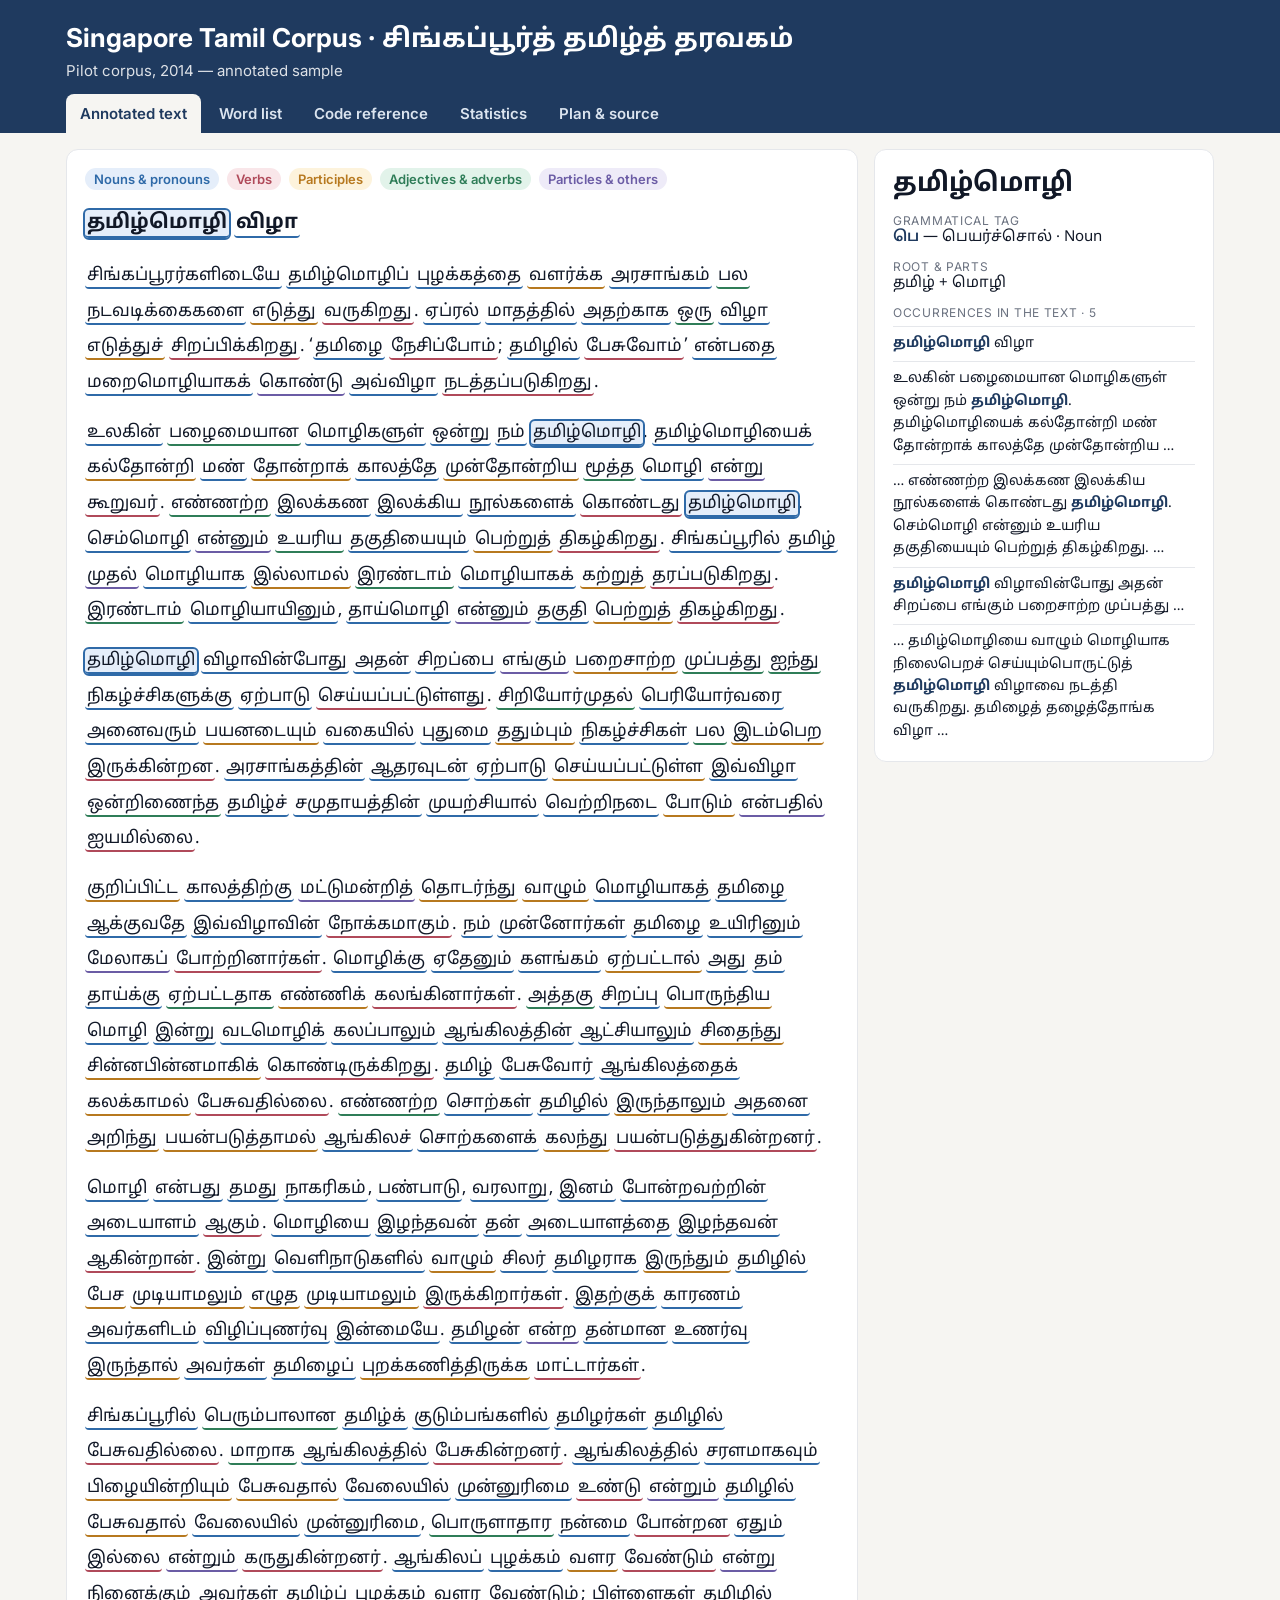
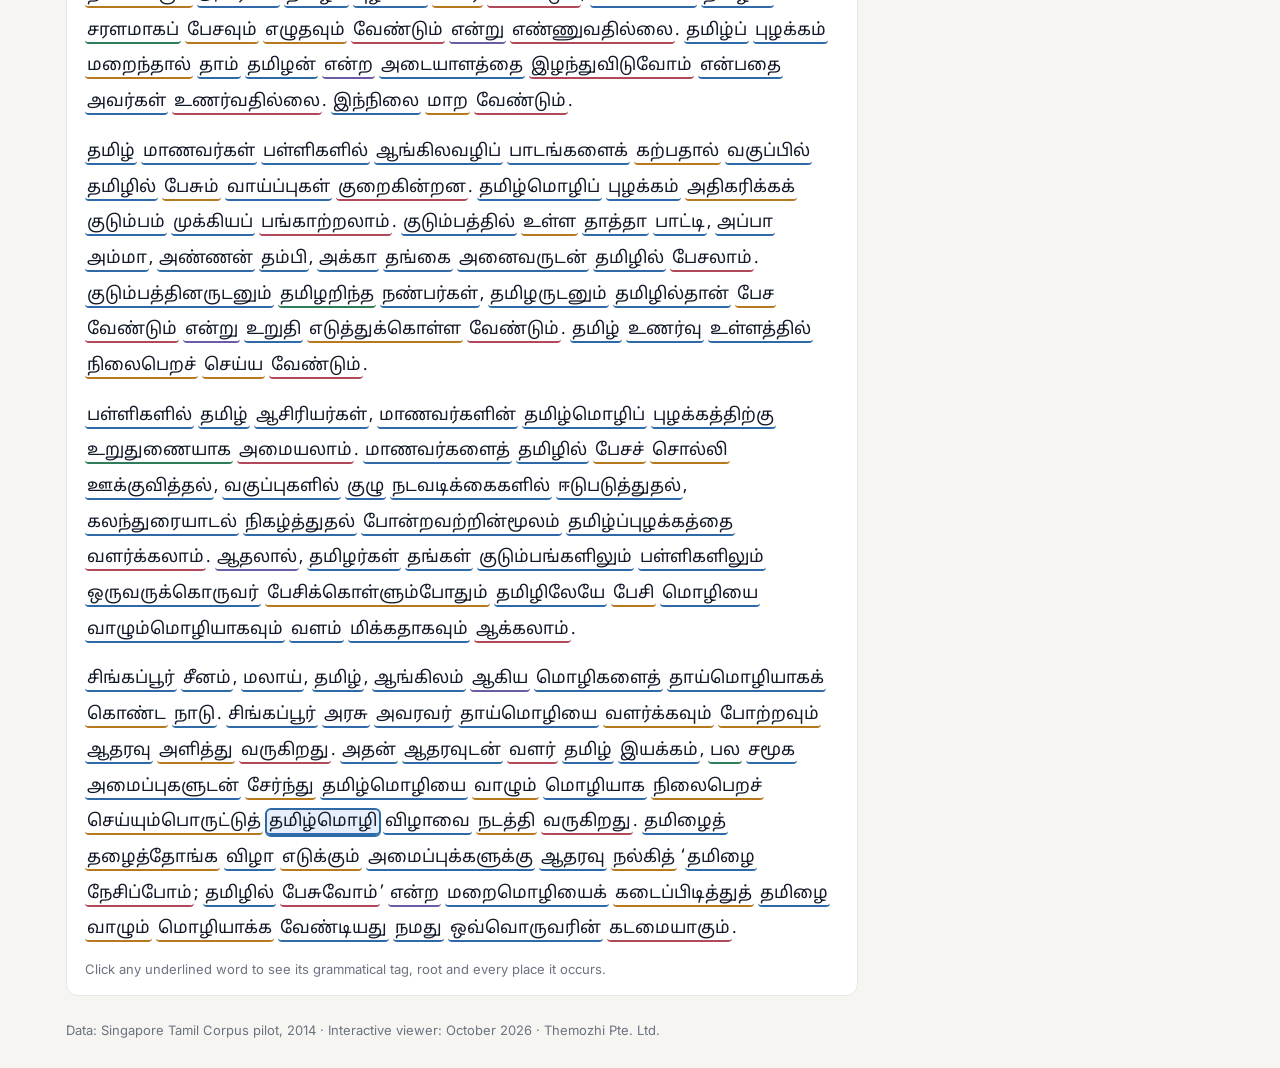
==== commit 58233a6f: "2014 pilot viewer: remove top note Co-Authored-By: Claude Opus 5.5 <noreply@anthropic.com> Claude-Se" ====
--- a/pilot-2014/index.html
+++ b/pilot-2014/index.html
@@ -42,8 +42,7 @@
 <div class="sub">Pilot corpus, 2014 — annotated sample</div>
 <nav id="nav"><button data-p="text" class="on">Annotated text</button><button data-p="words">Word list</button><button data-p="tags">Code reference</button><button data-p="stats">Statistics</button><button data-p="about">Plan &amp; source</button></nav>
 </div></header>
-<main class="wrap">
-<div class="prov"><b>About this sample.</b> The data — sample text, 18-category grammatical tag scheme and the tagged word list — is from a 2014 corpus pilot by Dr K Thirumaran, shown as in the original files apart from a few corrections, tag changes and some words tagged in 2026, all listed under <a href="#" data-goto="about">Plan &amp; source</a>. The pilot planned a simple word / grammatical label / root viewer; this interactive version of that viewer was built in October 2026 so the 2014 data can be explored. It is a general Singapore Tamil corpus with grammatical annotation, not a learner error corpus.</div>
+<main class="wrap" style="padding-top:16px">
 
 <section class="panel on" id="p-text"><div class="grid">
  <div class="card"><div class="key" id="key"></div><div class="text ta" id="text"></div><div class="muted" style="font-size:13px">Click any underlined word to see its grammatical tag, root and every place it occurs.</div></div>
